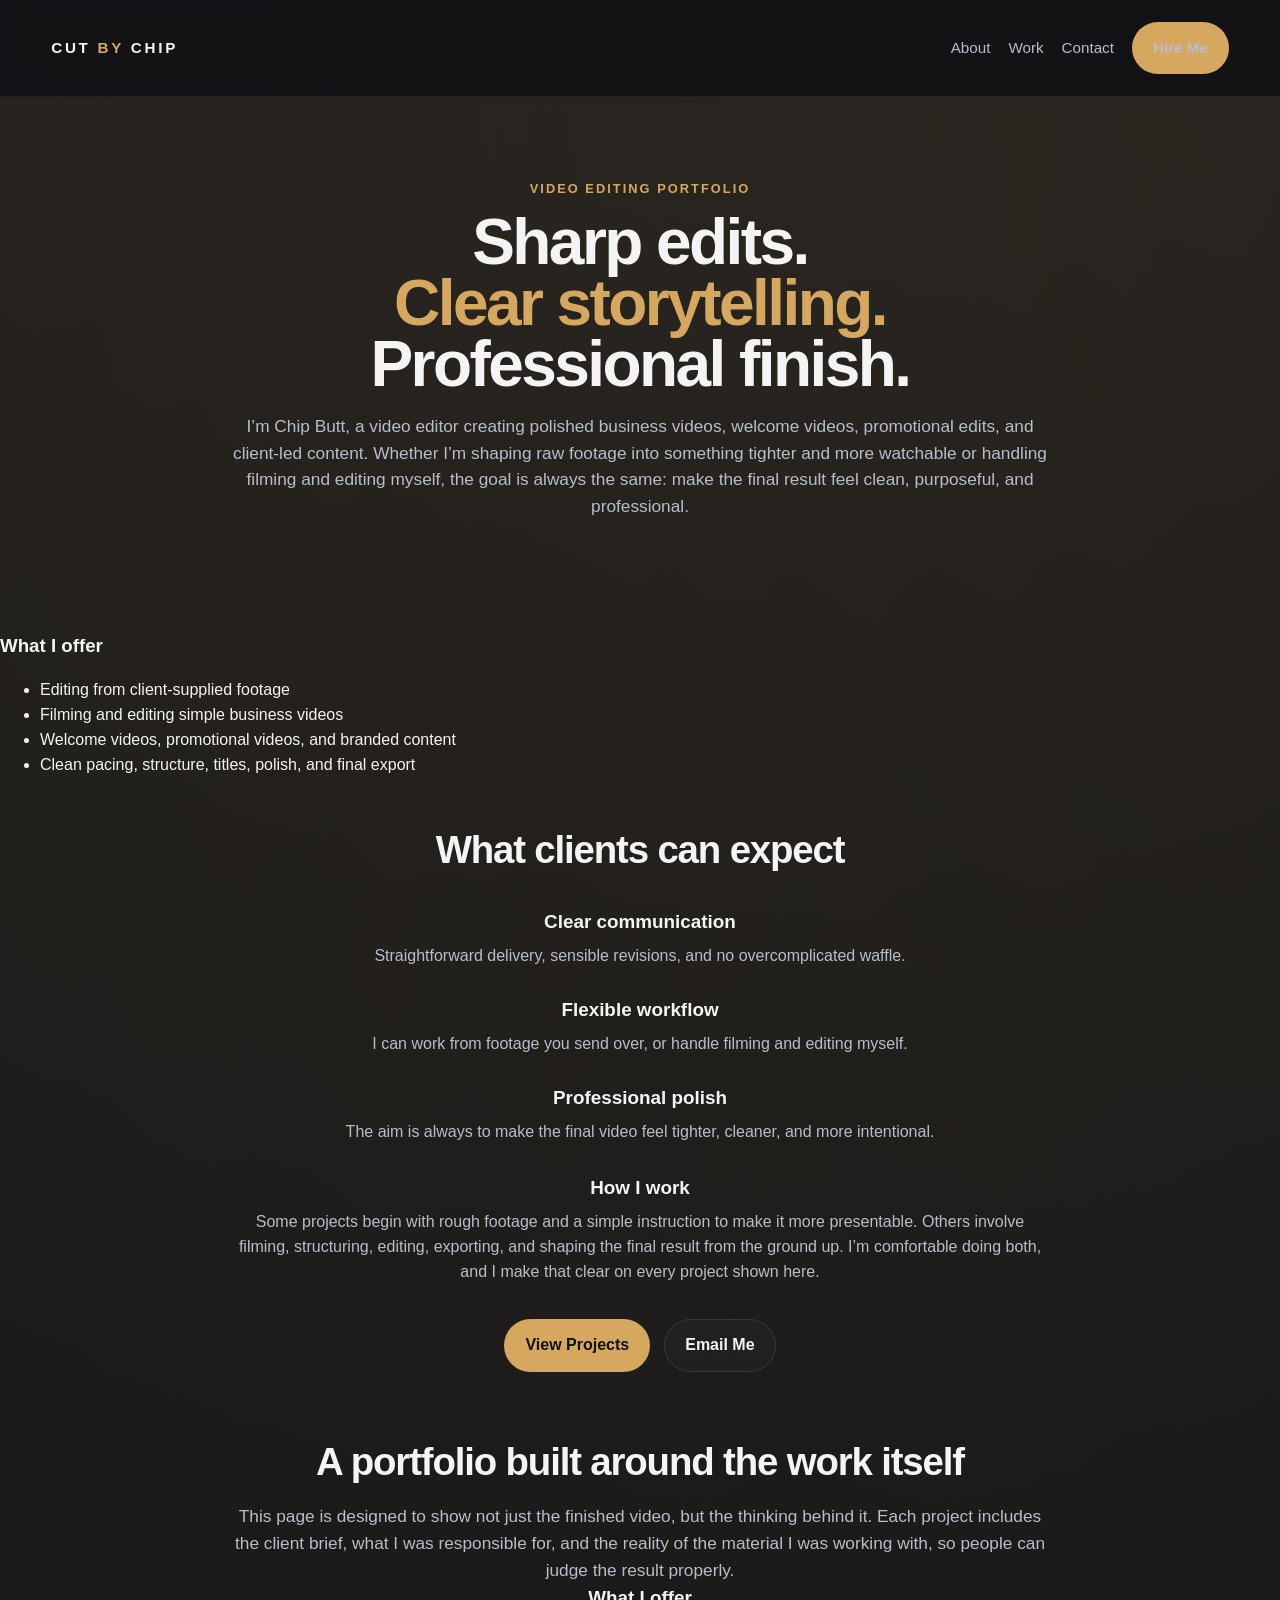
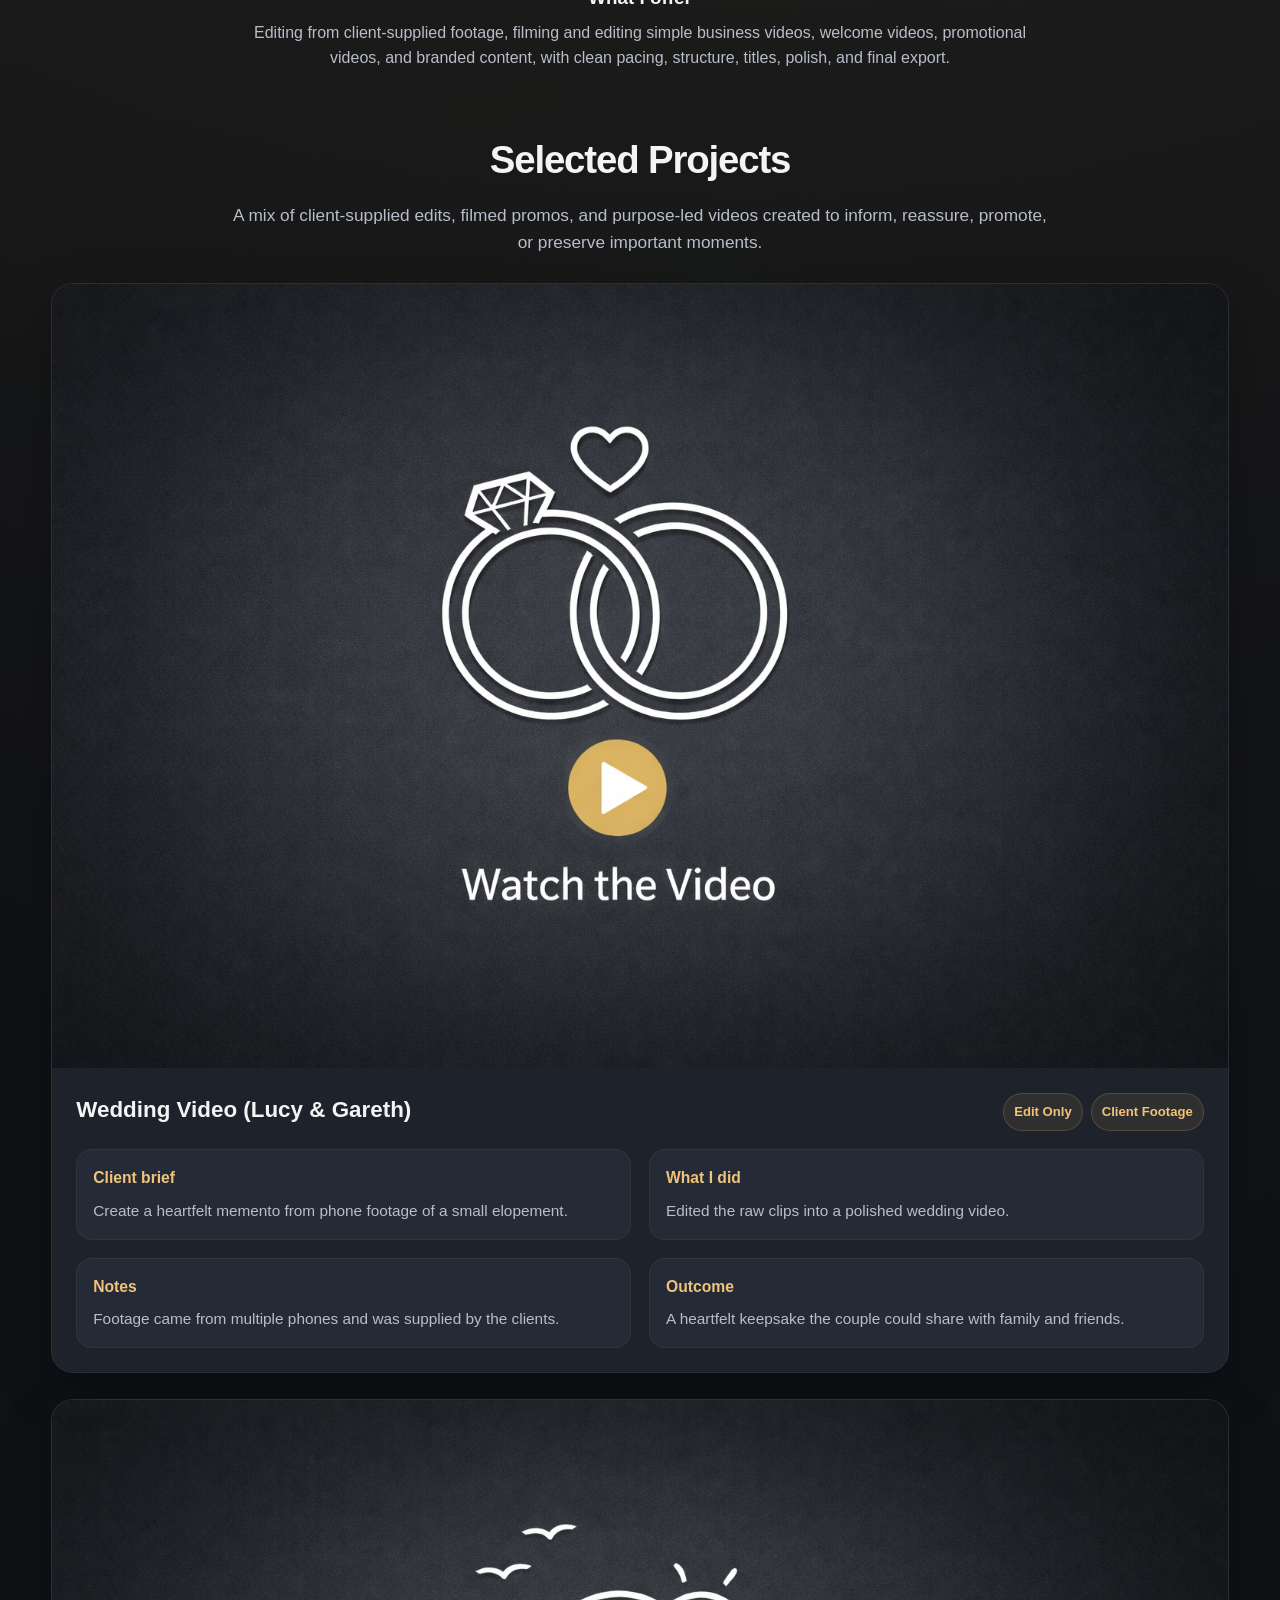
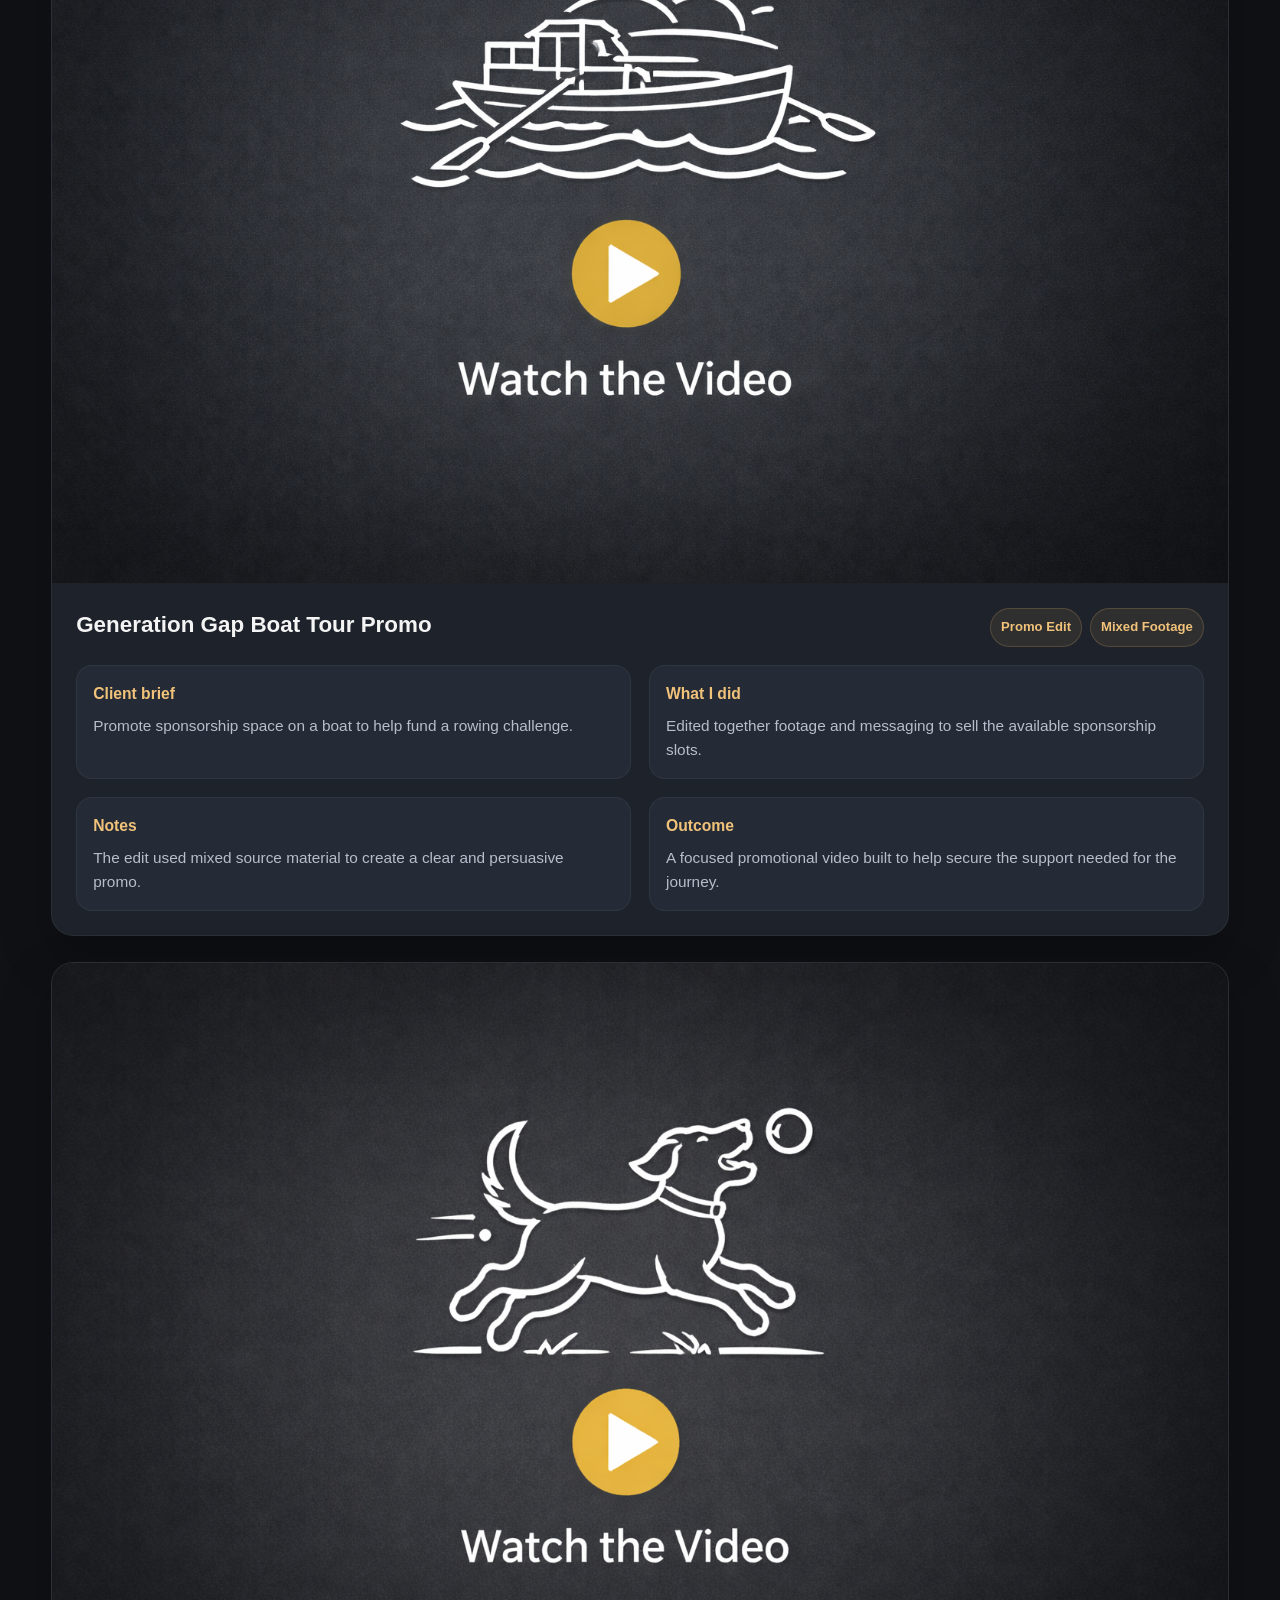
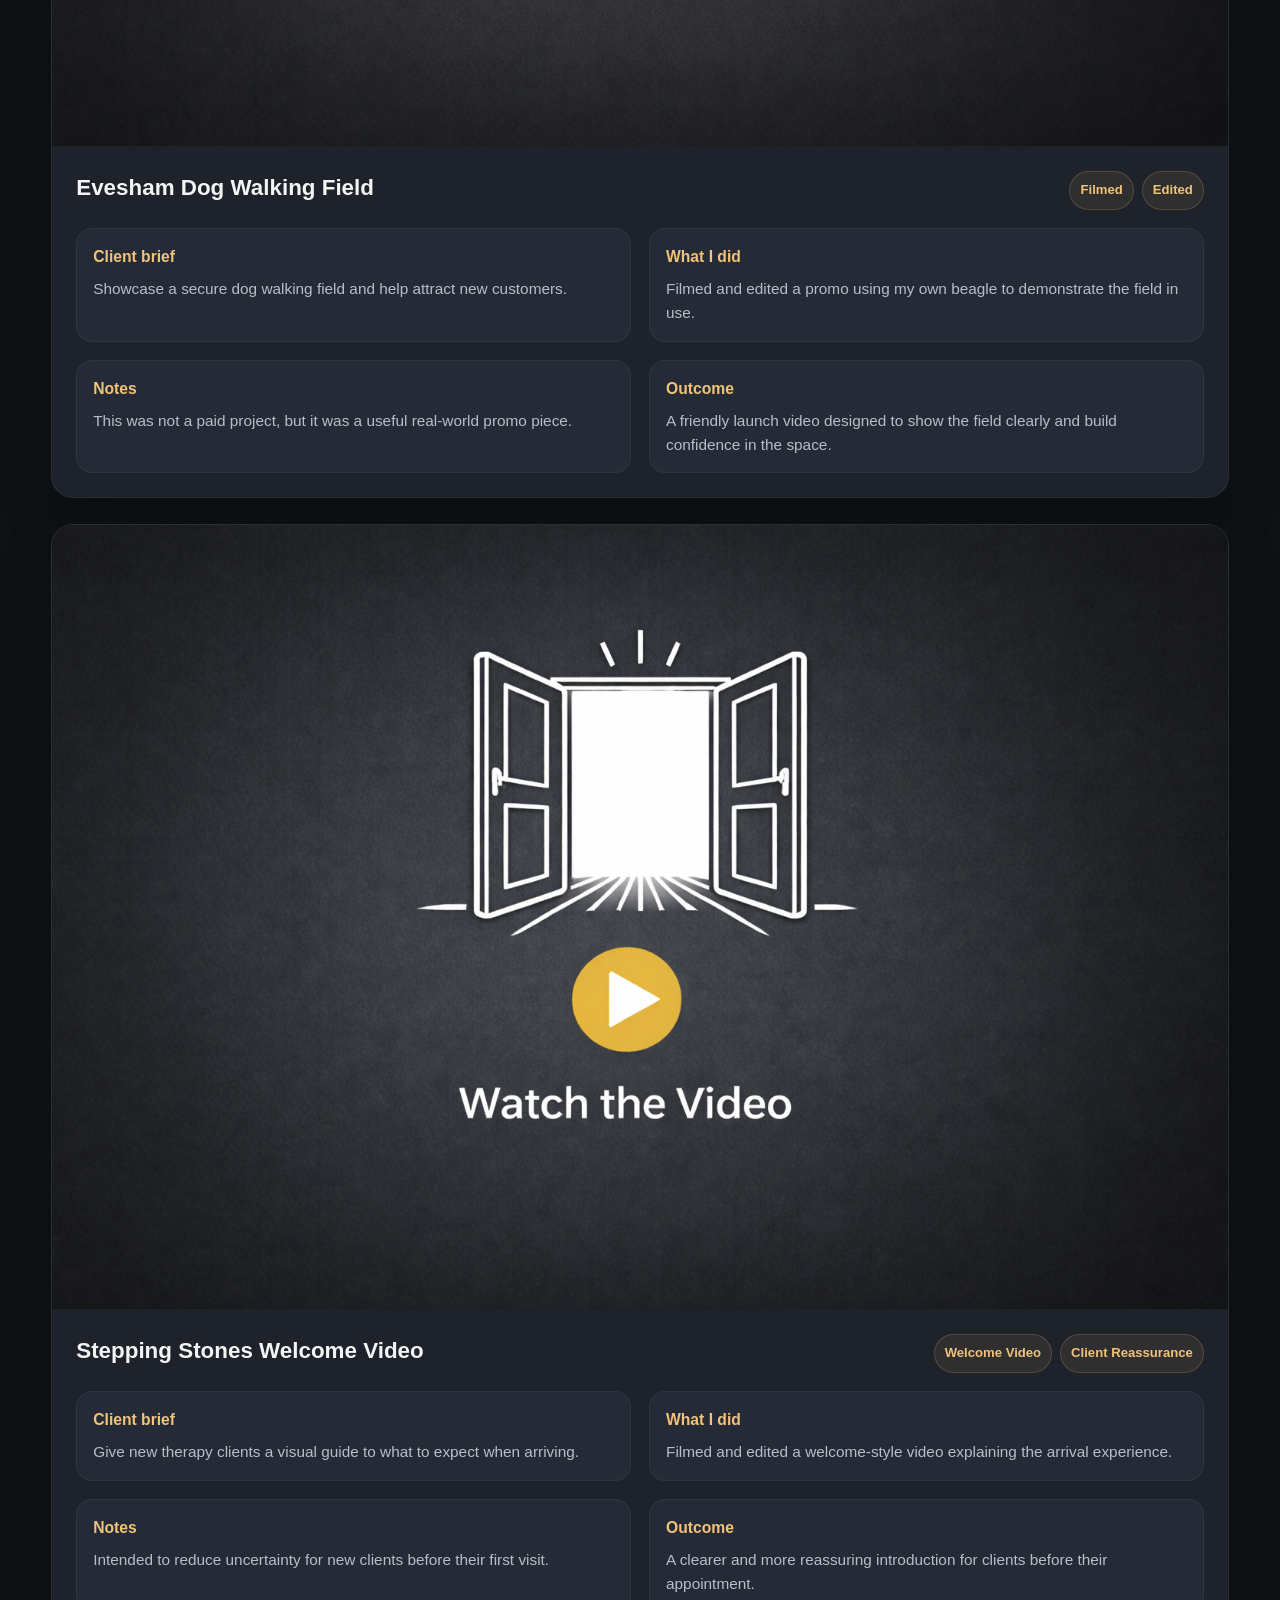
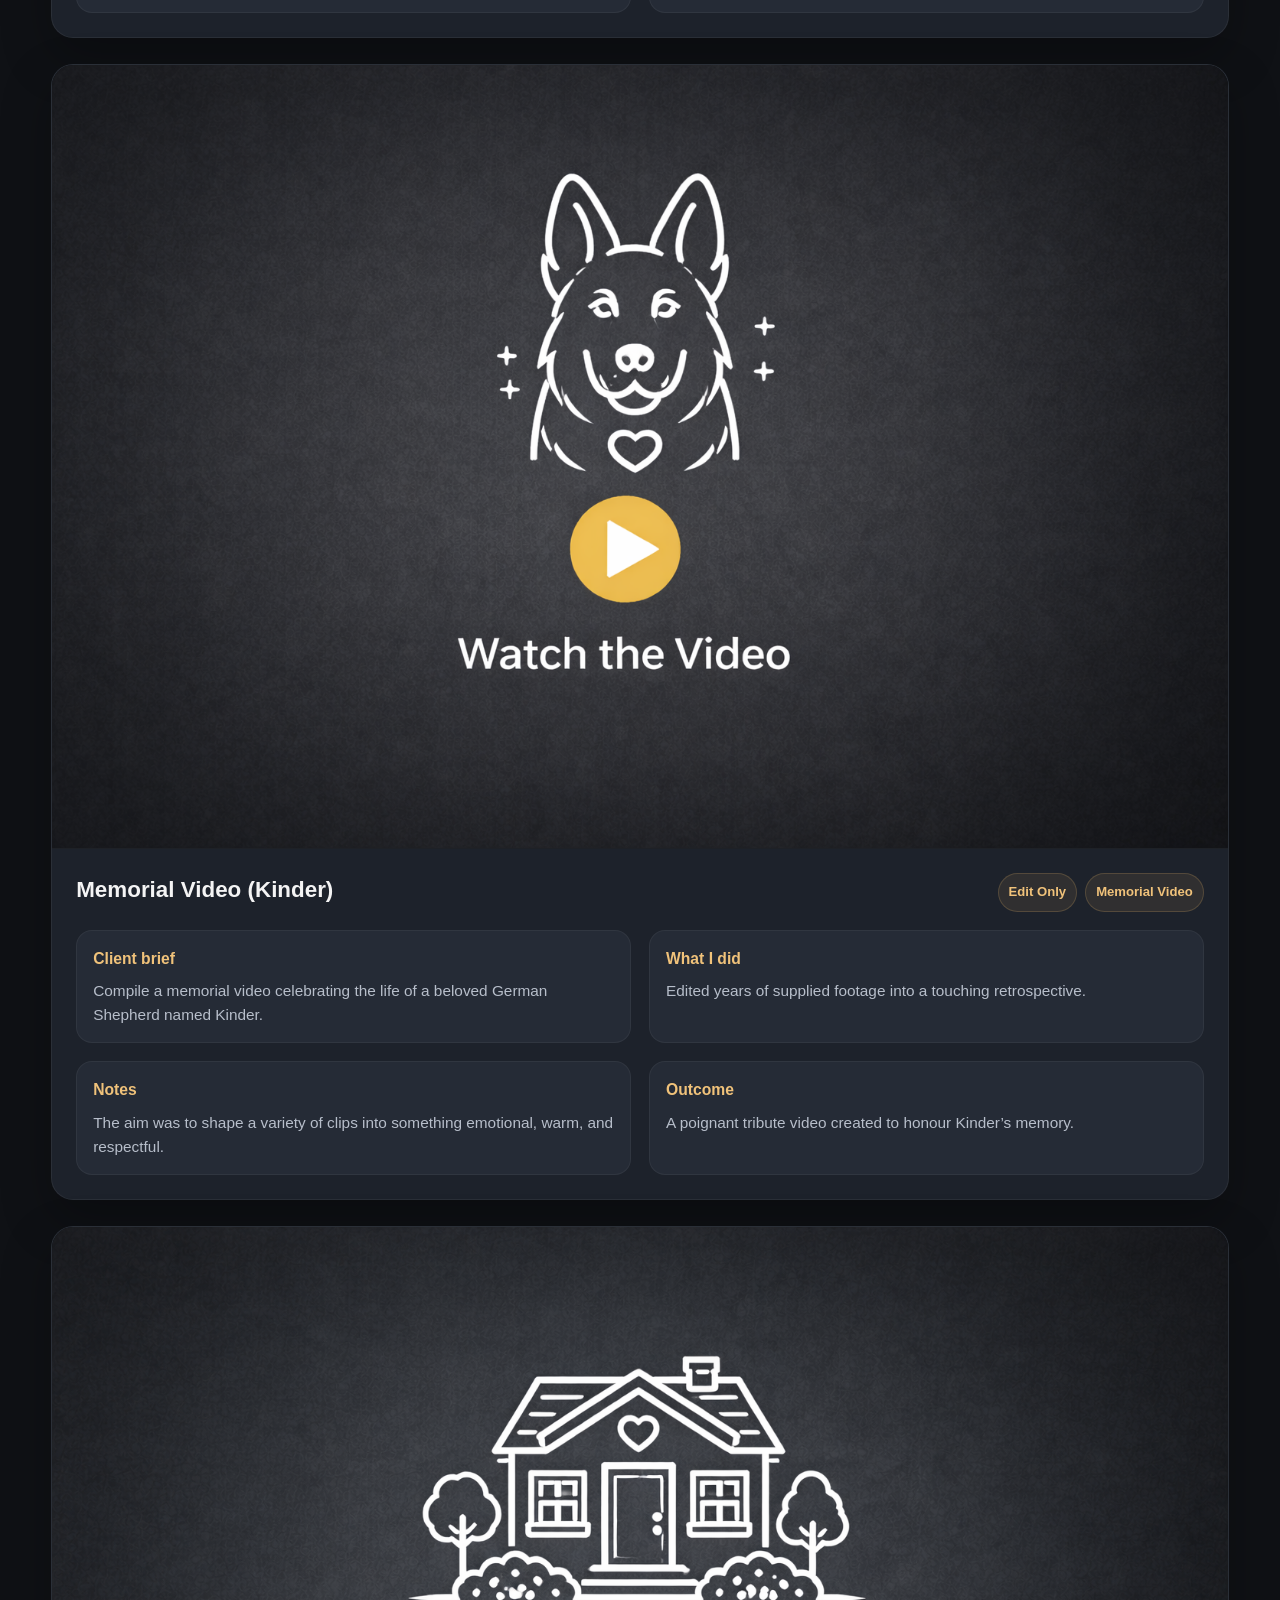
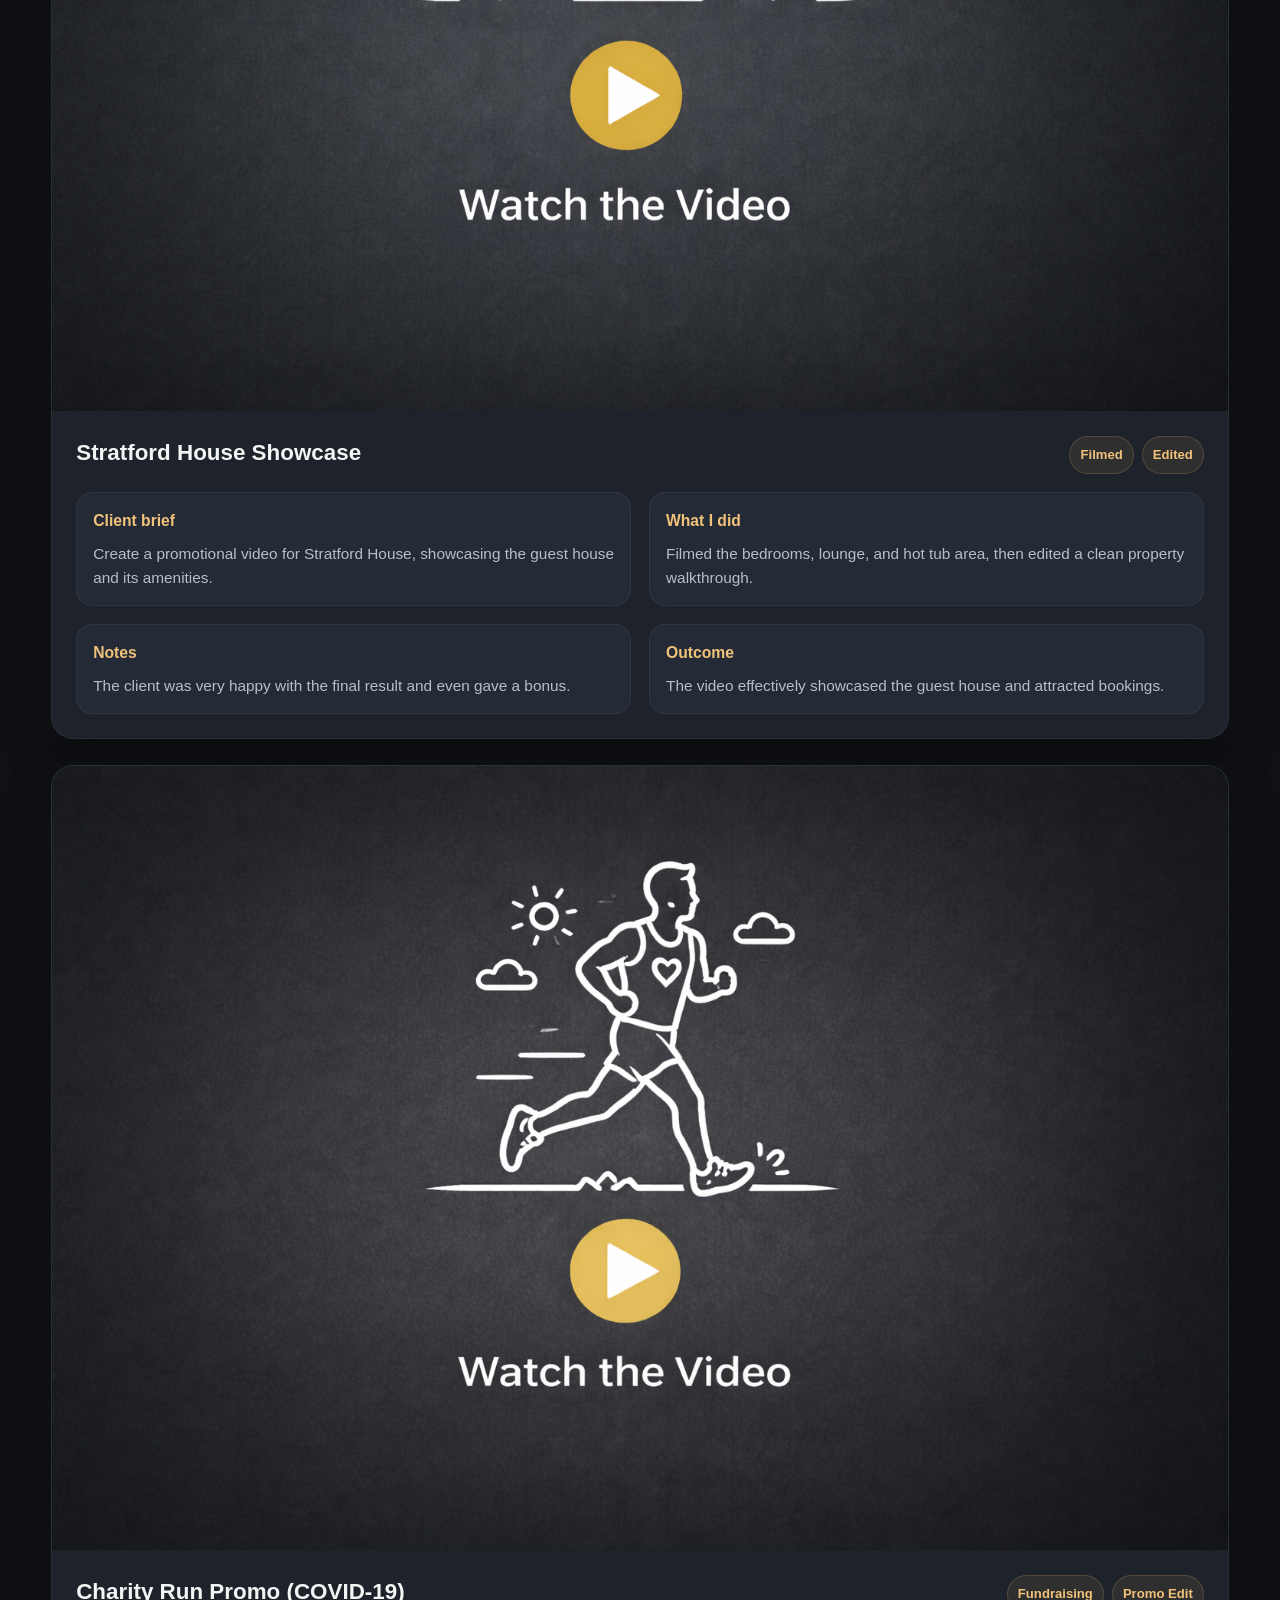
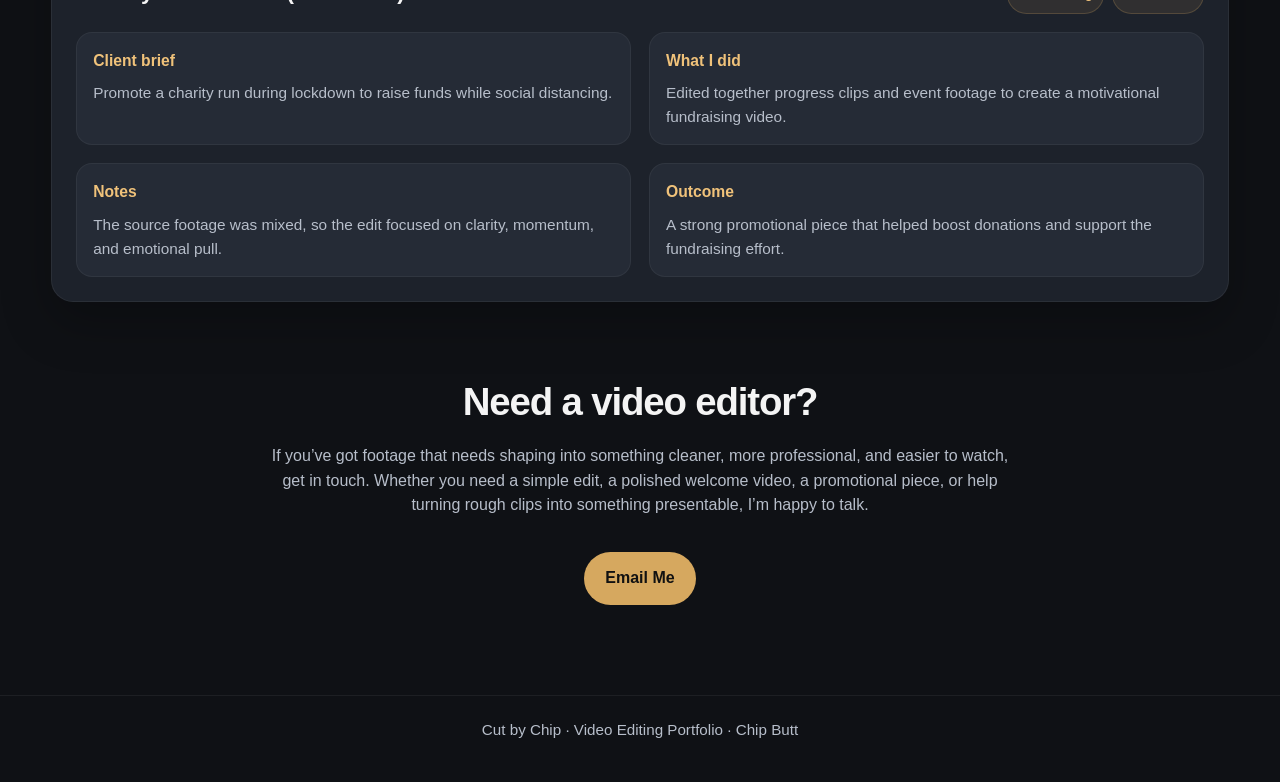
==== index.html @ b82d4051 "Update index.html" ====
<!DOCTYPE html>
<html lang="en">
<head>
  <meta charset="UTF-8" />
  <meta name="viewport" content="width=device-width, initial-scale=1.0" />
  <title>Cut by Chip | Video Editing Portfolio</title>
  <meta
    name="description"
    content="Video editing portfolio for Chip Butt. Clean, story-led editing for business promos, welcome videos, memorial videos, and client-supplied footage."
  />
  <style>
    :root {
      --bg: #0f1115;
      --panel: #1d222b;
      --panel-2: #252b36;
      --text: #f4f4f4;
      --muted: #b7beca;
      --line: #323949;
      --accent: #d6a85f;
      --accent-2: #f0c27a;
      --max: 1180px;
      --content-max: 820px;
      --radius: 18px;
      --shadow: 0 20px 50px rgba(0,0,0,0.25);
    }

    * {
      box-sizing: border-box;
    }

    html {
      scroll-behavior: smooth;
    }

    body {
      margin: 0;
      font-family: Arial, Helvetica, sans-serif;
      background:
        radial-gradient(circle at top right, rgba(214,168,95,0.10), transparent 28%),
        radial-gradient(circle at top left, rgba(240,194,122,0.06), transparent 24%),
        var(--bg);
      color: var(--text);
      line-height: 1.55;
    }

    body.modal-open {
      overflow: hidden;
    }

    a {
      color: inherit;
      text-decoration: none;
    }

    button {
      font: inherit;
    }

    .wrap {
      width: min(92%, var(--max));
      margin: 0 auto;
    }

    .content-wrap {
      width: min(92%, var(--content-max));
      margin: 0 auto;
    }

    .topbar {
      padding: 22px 0;
      border-bottom: 1px solid rgba(255,255,255,0.06);
      position: sticky;
      top: 0;
      backdrop-filter: blur(10px);
      background: rgba(15,17,21,0.82);
      z-index: 50;
    }

    .nav {
      display: flex;
      justify-content: space-between;
      align-items: center;
      gap: 20px;
    }

    .brand {
      font-weight: 800;
      letter-spacing: 0.18em;
      font-size: 0.95rem;
    }

    .brand span {
      color: var(--accent);
    }

    .nav-links {
      display: flex;
      gap: 18px;
      flex-wrap: wrap;
      align-items: center;
    }

    .nav-links a {
      color: var(--muted);
      font-size: 0.95rem;
    }

    .nav-links a:hover {
      color: var(--text);
    }

    .btn {
      display: inline-flex;
      align-items: center;
      justify-content: center;
      border-radius: 999px;
      padding: 13px 20px;
      font-weight: 700;
      transition: 0.2s ease;
      border: 1px solid transparent;
      cursor: pointer;
    }

    .btn-primary {
      background: var(--accent);
      color: #111;
    }

    .btn-primary:hover {
      background: var(--accent-2);
      transform: translateY(-1px);
    }

    .btn-secondary {
      border-color: var(--line);
      background: rgba(255,255,255,0.02);
      color: var(--text);
    }

    .btn-secondary:hover {
      border-color: var(--accent);
      color: var(--accent-2);
    }

    .hero {
      padding: 82px 0 48px;
    }

    .eyebrow {
      color: var(--accent);
      text-transform: uppercase;
      letter-spacing: 0.16em;
      font-size: 0.8rem;
      font-weight: 700;
      margin-bottom: 14px;
      text-align: center;
    }

    h1 {
      font-size: clamp(2.6rem, 5vw, 5rem);
      line-height: 0.95;
      margin: 0 0 18px;
      letter-spacing: -0.04em;
      text-align: center;
    }

    .highlight {
      color: var(--accent);
    }

    .intro-copy,
    .section-copy,
    .supporting-text {
      font-size: 1.08rem;
      color: var(--muted);
      max-width: 820px;
      margin: 0 auto;
    }

    .intro-copy {
      text-align: center;
      margin-bottom: 44px;
    }

    .section {
      padding: 26px 0 34px;
    }

    .section-title {
      margin: 0 0 12px;
      font-size: clamp(1.8rem, 3vw, 2.7rem);
      letter-spacing: -0.03em;
      text-align: center;
    }

    .expect-list,
    .about-list {
      display: grid;
      gap: 26px;
      margin-top: 28px;
    }

    .expect-item h3,
    .about-item h3 {
      margin: 0 0 8px;
      font-size: 1.18rem;
      color: var(--text);
      text-align: center;
    }

    .expect-item p,
    .about-item p {
      margin: 0;
      color: var(--muted);
      text-align: center;
    }

    .actions-center {
      display: flex;
      flex-wrap: wrap;
      justify-content: center;
      gap: 14px;
      margin-top: 34px;
    }

    .portfolio-grid {
      display: grid;
      gap: 26px;
      margin-top: 28px;
    }

    .project {
      background: var(--panel);
      border: 1px solid rgba(255,255,255,0.06);
      border-radius: 22px;
      overflow: hidden;
      box-shadow: var(--shadow);
    }

    .project-media {
      border-bottom: 1px solid rgba(255,255,255,0.06);
      background: #101318;
    }

    .video-thumb {
      width: 100%;
      border: 0;
      padding: 0;
      background: none;
      display: block;
      cursor: pointer;
    }

    .video-thumb img {
      width: 100%;
      height: auto;
      display: block;
      object-fit: cover;
      transition: transform 0.25s ease, filter 0.25s ease;
    }

    .video-thumb:hover img {
      transform: scale(1.01);
      filter: brightness(1.03);
    }

    .project-body {
      padding: 24px;
    }

    .project-top {
      display: flex;
      flex-wrap: wrap;
      justify-content: space-between;
      gap: 14px;
      align-items: start;
      margin-bottom: 16px;
    }

    .project-title {
      margin: 0;
      font-size: 1.4rem;
    }

    .tag-row {
      display: flex;
      flex-wrap: wrap;
      gap: 8px;
    }

    .tag {
      font-size: 0.82rem;
      font-weight: 700;
      padding: 8px 10px;
      border-radius: 999px;
      background: rgba(214,168,95,0.10);
      color: var(--accent-2);
      border: 1px solid rgba(214,168,95,0.22);
    }

    .project-grid {
      display: grid;
      grid-template-columns: 1fr 1fr;
      gap: 18px;
      margin-top: 18px;
    }

    .project-box {
      padding: 16px;
      border-radius: 16px;
      background: var(--panel-2);
      border: 1px solid rgba(255,255,255,0.05);
    }

    .project-box h4 {
      margin: 0 0 8px;
      font-size: 0.98rem;
      color: var(--accent-2);
    }

    .project-box p {
      margin: 0;
      color: var(--muted);
      font-size: 0.96rem;
    }

    .contact {
      padding: 36px 0 90px;
    }

    .contact p {
      text-align: center;
      color: var(--muted);
      margin: 0 auto 24px;
      max-width: 760px;
    }

    .footer {
      padding: 22px 0 40px;
      color: var(--muted);
      border-top: 1px solid rgba(255,255,255,0.06);
      font-size: 0.95rem;
      text-align: center;
    }

    .modal {
      position: fixed;
      inset: 0;
      background: rgba(0,0,0,0.82);
      display: none;
      align-items: center;
      justify-content: center;
      padding: 24px;
      z-index: 1000;
    }

    .modal.show {
      display: flex;
    }

    .modal-panel {
      width: min(1100px, 100%);
      background: #0f1115;
      border: 1px solid rgba(255,255,255,0.08);
      border-radius: 24px;
      overflow: hidden;
      box-shadow: 0 30px 80px rgba(0,0,0,0.45);
    }

    .modal-panel.portrait {
      width: min(620px, 100%);
    }

    .modal-panel.square {
      width: min(820px, 100%);
    }

    .modal-top {
      display: flex;
      justify-content: space-between;
      align-items: center;
      gap: 16px;
      padding: 16px 18px;
      border-bottom: 1px solid rgba(255,255,255,0.06);
    }

    .modal-title {
      margin: 0;
      font-size: 1rem;
    }

    .modal-close {
      background: rgba(255,255,255,0.05);
      color: var(--text);
      border: 1px solid rgba(255,255,255,0.08);
      border-radius: 999px;
      padding: 10px 14px;
      cursor: pointer;
    }

    .modal-video {
      width: 100%;
      background: #000;
    }

    .modal-video.landscape {
      aspect-ratio: 16 / 9;
    }

    .modal-video.portrait {
      aspect-ratio: 9 / 16;
    }

    .modal-video.square {
      aspect-ratio: 1 / 1;
    }

    .modal-video iframe {
      width: 100%;
      height: 100%;
      border: 0;
      display: block;
    }

    @media (max-width: 900px) {
      .project-grid {
        grid-template-columns: 1fr;
      }

      .hero {
        padding-top: 60px;
      }

      .topbar {
        position: static;
      }
    }

    @media (max-width: 640px) {
      .nav {
        flex-direction: column;
        align-items: flex-start;
      }

      .nav-links {
        gap: 12px;
      }

      .project-body {
        padding: 18px;
      }
    }
  </style>
</head>
<body>
  <header class="topbar">
    <div class="wrap nav">
      <div class="brand">CUT <span>BY</span> CHIP</div>
      <nav class="nav-links">
        <a href="#about">About</a>
        <a href="#work">Work</a>
        <a href="#contact">Contact</a>
        <a class="btn btn-primary" href="mailto:jameschipbutt@hotmail.com?subject=Video%20Editing%20Enquiry">Hire Me</a>
      </nav>
    </div>
  </header>

  <main>
    <section class="hero">
      <div class="content-wrap">
        <div class="eyebrow">Video Editing Portfolio</div>
        <h1>
          Sharp edits.<br />
          <span class="highlight">Clear storytelling.</span><br />
          Professional finish.
        </h1>
        <p class="intro-copy">
          I’m Chip Butt, a video editor creating polished business videos, welcome videos,
          promotional edits, and client-led content. Whether I’m shaping raw footage into
          something tighter and more watchable or handling filming and editing myself, the goal
          is always the same: make the final result feel clean, purposeful, and professional.
        </p>
      </div>
    </section>
 <div class="card">
            <h3>What I offer</h3>
            <ul class="service-list">
              <li>Editing from client-supplied footage</li>
              <li>Filming and editing simple business videos</li>
              <li>Welcome videos, promotional videos, and branded content</li>
              <li>Clean pacing, structure, titles, polish, and final export</li>
            </ul>
          </div>
    <section class="section">
      <div class="content-wrap">
        <h2 class="section-title">What clients can expect</h2>

        <div class="expect-list">
          <div class="expect-item">
            <h3>Clear communication</h3>
            <p>Straightforward delivery, sensible revisions, and no overcomplicated waffle.</p>
          </div>

          <div class="expect-item">
            <h3>Flexible workflow</h3>
            <p>I can work from footage you send over, or handle filming and editing myself.</p>
          </div>

          <div class="expect-item">
            <h3>Professional polish</h3>
            <p>The aim is always to make the final video feel tighter, cleaner, and more intentional.</p>
          </div>
        </div>
<div class="about-list">
          <div class="about-item">
            <h3>How I work</h3>
            <p>
              Some projects begin with rough footage and a simple instruction to make it more presentable.
              Others involve filming, structuring, editing, exporting, and shaping the final result from
              the ground up. I’m comfortable doing both, and I make that clear on every project shown here.
            </p>
          </div>

        
        </div>
        <div class="actions-center">
          <a class="btn btn-primary" href="#work">View Projects</a>
          <a class="btn btn-secondary" href="mailto:jameschipbutt@hotmail.com?subject=Video%20Editing%20Enquiry">Email Me</a>
        </div>
      </div>
    </section>

    <section id="about" class="section">
      <div class="content-wrap">
        <h2 class="section-title">A portfolio built around the work itself</h2>
        <p class="section-copy" style="text-align:center;">
          This page is designed to show not just the finished video, but the thinking behind it.
          Each project includes the client brief, what I was responsible for, and the reality of
          the material I was working with, so people can judge the result properly.
        </p>
      <div class="about-item">
            <h3>What I offer</h3>
            <p>
              Editing from client-supplied footage, filming and editing simple business videos, welcome
              videos, promotional videos, and branded content, with clean pacing, structure, titles,
              polish, and final export.
            </p>
          </div>  
        
      </div>
    </section>

    <section id="work" class="section">
      <div class="wrap">
        <h2 class="section-title">Selected Projects</h2>
        <p class="section-copy" style="text-align:center;">
          A mix of client-supplied edits, filmed promos, and purpose-led videos created to inform,
          reassure, promote, or preserve important moments.
        </p>

        <div class="portfolio-grid">

          <article class="project">
            <div class="project-media">
              <button
                class="video-thumb open-video"
                type="button"
                data-title="Luci &amp; Gareth's Wedding Video"
                data-video="https://drive.google.com/file/d/11SB8SGtIt9UQn6nVxgYTV30zDntxe753/preview"
                data-ratio="landscape">
                <img src="Luci & Gareth's Wedding Video.png" alt="Thumbnail for Luci & Gareth's Wedding Video" />
              </button>
            </div>
            <div class="project-body">
              <div class="project-top">
                <div>
                  <h3 class="project-title">Wedding Video (Lucy &amp; Gareth)</h3>
                </div>
                <div class="tag-row">
                  <span class="tag">Edit Only</span>
                  <span class="tag">Client Footage</span>
                </div>
              </div>
              <div class="project-grid">
                <div class="project-box">
                  <h4>Client brief</h4>
                  <p>Create a heartfelt memento from phone footage of a small elopement.</p>
                </div>
                <div class="project-box">
                  <h4>What I did</h4>
                  <p>Edited the raw clips into a polished wedding video.</p>
                </div>
                <div class="project-box">
                  <h4>Notes</h4>
                  <p>Footage came from multiple phones and was supplied by the clients.</p>
                </div>
                <div class="project-box">
                  <h4>Outcome</h4>
                  <p>A heartfelt keepsake the couple could share with family and friends.</p>
                </div>
              </div>
            </div>
          </article>

          <article class="project">
            <div class="project-media">
              <button
                class="video-thumb open-video"
                type="button"
                data-title="Generation Gap Boat Tour V2"
                data-video="https://drive.google.com/file/d/13VmWJvdCIgjOQJO21zvY0tBAI-9WvF_C/preview"
                data-ratio="landscape">
                <img src="Generation Gap Boat Tour V2.png" alt="Thumbnail for Generation Gap Boat Tour" />
              </button>
            </div>
            <div class="project-body">
              <div class="project-top">
                <div>
                  <h3 class="project-title">Generation Gap Boat Tour Promo</h3>
                </div>
                <div class="tag-row">
                  <span class="tag">Promo Edit</span>
                  <span class="tag">Mixed Footage</span>
                </div>
              </div>
              <div class="project-grid">
                <div class="project-box">
                  <h4>Client brief</h4>
                  <p>Promote sponsorship space on a boat to help fund a rowing challenge.</p>
                </div>
                <div class="project-box">
                  <h4>What I did</h4>
                  <p>Edited together footage and messaging to sell the available sponsorship slots.</p>
                </div>
                <div class="project-box">
                  <h4>Notes</h4>
                  <p>The edit used mixed source material to create a clear and persuasive promo.</p>
                </div>
                <div class="project-box">
                  <h4>Outcome</h4>
                  <p>A focused promotional video built to help secure the support needed for the journey.</p>
                </div>
              </div>
            </div>
          </article>

          <article class="project">
            <div class="project-media">
              <button
                class="video-thumb open-video"
                type="button"
                data-title="Evesham Dog Walking Field"
                data-video="https://drive.google.com/file/d/17RS3FLET6fv_cbbs9uE1Owv-VKmG5P88/preview"
                data-ratio="landscape">
                <img src="Evesham Dog Walking Field.png" alt="Thumbnail for Evesham Dog Walking Field" />
              </button>
            </div>
            <div class="project-body">
              <div class="project-top">
                <div>
                  <h3 class="project-title">Evesham Dog Walking Field</h3>
                </div>
                <div class="tag-row">
                  <span class="tag">Filmed</span>
                  <span class="tag">Edited</span>
                </div>
              </div>
              <div class="project-grid">
                <div class="project-box">
                  <h4>Client brief</h4>
                  <p>Showcase a secure dog walking field and help attract new customers.</p>
                </div>
                <div class="project-box">
                  <h4>What I did</h4>
                  <p>Filmed and edited a promo using my own beagle to demonstrate the field in use.</p>
                </div>
                <div class="project-box">
                  <h4>Notes</h4>
                  <p>This was not a paid project, but it was a useful real-world promo piece.</p>
                </div>
                <div class="project-box">
                  <h4>Outcome</h4>
                  <p>A friendly launch video designed to show the field clearly and build confidence in the space.</p>
                </div>
              </div>
            </div>
          </article>

          <article class="project">
            <div class="project-media">
              <button
                class="video-thumb open-video"
                type="button"
                data-title="Stepping Stones Entry Video - V1"
                data-video="https://drive.google.com/file/d/1EbyOdz7UIJeAGkJyK-dYZmCHDOv0X0n6/preview"
                data-ratio="portrait">
                <img src="Stepping Stones Entry Video - V1.png" alt="Thumbnail for Stepping Stones Entry Video" />
              </button>
            </div>
            <div class="project-body">
              <div class="project-top">
                <div>
                  <h3 class="project-title">Stepping Stones Welcome Video</h3>
                </div>
                <div class="tag-row">
                  <span class="tag">Welcome Video</span>
                  <span class="tag">Client Reassurance</span>
                </div>
              </div>
              <div class="project-grid">
                <div class="project-box">
                  <h4>Client brief</h4>
                  <p>Give new therapy clients a visual guide to what to expect when arriving.</p>
                </div>
                <div class="project-box">
                  <h4>What I did</h4>
                  <p>Filmed and edited a welcome-style video explaining the arrival experience.</p>
                </div>
                <div class="project-box">
                  <h4>Notes</h4>
                  <p>Intended to reduce uncertainty for new clients before their first visit.</p>
                </div>
                <div class="project-box">
                  <h4>Outcome</h4>
                  <p>A clearer and more reassuring introduction for clients before their appointment.</p>
                </div>
              </div>
            </div>
          </article>

          <article class="project">
            <div class="project-media">
              <button
                class="video-thumb open-video"
                type="button"
                data-title="Kinder Cauvin - 27.10.2021"
                data-video="https://drive.google.com/file/d/1UpvSkLxGGR1I4c-qPZ8_9NTL_9-y2vKw/preview"
                data-ratio="portrait">
                <img src="Kinder Cauvin - 27.10.2021.png" alt="Thumbnail for Kinder memorial video" />
              </button>
            </div>
            <div class="project-body">
              <div class="project-top">
                <div>
                  <h3 class="project-title">Memorial Video (Kinder)</h3>
                </div>
                <div class="tag-row">
                  <span class="tag">Edit Only</span>
                  <span class="tag">Memorial Video</span>
                </div>
              </div>
              <div class="project-grid">
                <div class="project-box">
                  <h4>Client brief</h4>
                  <p>Compile a memorial video celebrating the life of a beloved German Shepherd named Kinder.</p>
                </div>
                <div class="project-box">
                  <h4>What I did</h4>
                  <p>Edited years of supplied footage into a touching retrospective.</p>
                </div>
                <div class="project-box">
                  <h4>Notes</h4>
                  <p>The aim was to shape a variety of clips into something emotional, warm, and respectful.</p>
                </div>
                <div class="project-box">
                  <h4>Outcome</h4>
                  <p>A poignant tribute video created to honour Kinder’s memory.</p>
                </div>
              </div>
            </div>
          </article>

          <article class="project">
            <div class="project-media">
              <button
                class="video-thumb open-video"
                type="button"
                data-title="Stratford House Avert"
                data-video="https://drive.google.com/file/d/1gGcUlahpTm7bW4P-dLCfvPLK-rkNEK5A/preview"
                data-ratio="landscape">
                <img src="Stratford House Avert.png" alt="Thumbnail for Stratford House" />
              </button>
            </div>
            <div class="project-body">
              <div class="project-top">
                <div>
                  <h3 class="project-title">Stratford House Showcase</h3>
                </div>
                <div class="tag-row">
                  <span class="tag">Filmed</span>
                  <span class="tag">Edited</span>
                </div>
              </div>
              <div class="project-grid">
                <div class="project-box">
                  <h4>Client brief</h4>
                  <p>Create a promotional video for Stratford House, showcasing the guest house and its amenities.</p>
                </div>
                <div class="project-box">
                  <h4>What I did</h4>
                  <p>Filmed the bedrooms, lounge, and hot tub area, then edited a clean property walkthrough.</p>
                </div>
                <div class="project-box">
                  <h4>Notes</h4>
                  <p>The client was very happy with the final result and even gave a bonus.</p>
                </div>
                <div class="project-box">
                  <h4>Outcome</h4>
                  <p>The video effectively showcased the guest house and attracted bookings.</p>
                </div>
              </div>
            </div>
          </article>

          <article class="project">
            <div class="project-media">
              <button
                class="video-thumb open-video"
                type="button"
                data-title="Simon's 24 Hour Run"
                data-video="https://drive.google.com/file/d/1moEB5-IuMwiAC7WVwQLJJOEQ_XvR8FWo/preview"
                data-ratio="square">
                <img src="Simon's 24 Hour Run.png" alt="Thumbnail for Simon's 24 Hour Run" />
              </button>
            </div>
            <div class="project-body">
              <div class="project-top">
                <div>
                  <h3 class="project-title">Charity Run Promo (COVID-19)</h3>
                </div>
                <div class="tag-row">
                  <span class="tag">Fundraising</span>
                  <span class="tag">Promo Edit</span>
                </div>
              </div>
              <div class="project-grid">
                <div class="project-box">
                  <h4>Client brief</h4>
                  <p>Promote a charity run during lockdown to raise funds while social distancing.</p>
                </div>
                <div class="project-box">
                  <h4>What I did</h4>
                  <p>Edited together progress clips and event footage to create a motivational fundraising video.</p>
                </div>
                <div class="project-box">
                  <h4>Notes</h4>
                  <p>The source footage was mixed, so the edit focused on clarity, momentum, and emotional pull.</p>
                </div>
                <div class="project-box">
                  <h4>Outcome</h4>
                  <p>A strong promotional piece that helped boost donations and support the fundraising effort.</p>
                </div>
              </div>
            </div>
          </article>

        </div>
      </div>
    </section>

    <section id="contact" class="contact">
      <div class="content-wrap">
        <h2 class="section-title">Need a video editor?</h2>
        <p>
          If you’ve got footage that needs shaping into something cleaner, more professional,
          and easier to watch, get in touch. Whether you need a simple edit, a polished welcome
          video, a promotional piece, or help turning rough clips into something presentable,
          I’m happy to talk.
        </p>
        <div class="actions-center">
          <a class="btn btn-primary" href="mailto:jameschipbutt@hotmail.com?subject=Video%20Editing%20Enquiry">Email Me</a>
        </div>
      </div>
    </section>
  </main>

  <footer class="footer">
    <div class="wrap">
      Cut by Chip · Video Editing Portfolio · Chip Butt
    </div>
  </footer>

  <div class="modal" id="videoModal" aria-hidden="true">
    <div class="modal-panel" id="modalPanel">
      <div class="modal-top">
        <h3 class="modal-title" id="modalTitle">Video Viewer</h3>
        <button class="modal-close" id="closeModal" type="button">Close</button>
      </div>
      <div class="modal-video landscape" id="modalVideo"></div>
    </div>
  </div>

  <script>
    const modal = document.getElementById('videoModal');
    const modalPanel = document.getElementById('modalPanel');
    const modalVideo = document.getElementById('modalVideo');
    const modalTitle = document.getElementById('modalTitle');
    const closeModalBtn = document.getElementById('closeModal');

    document.querySelectorAll('.open-video').forEach(button => {
      button.addEventListener('click', () => {
        const src = button.getAttribute('data-video');
        const title = button.getAttribute('data-title');
        const ratio = button.getAttribute('data-ratio') || 'landscape';

        modalTitle.textContent = title;
        modalVideo.className = `modal-video ${ratio}`;
        modalPanel.className = 'modal-panel';

        if (ratio === 'portrait') {
          modalPanel.classList.add('portrait');
        }

        if (ratio === 'square') {
          modalPanel.classList.add('square');
        }

        modalVideo.innerHTML = `
          <iframe
            src="${src}"
            allow="autoplay; fullscreen"
            allowfullscreen>
          </iframe>
        `;

        modal.classList.add('show');
        modal.setAttribute('aria-hidden', 'false');
        document.body.classList.add('modal-open');
      });
    });

    function closeModal() {
      modal.classList.remove('show');
      modal.setAttribute('aria-hidden', 'true');
      document.body.classList.remove('modal-open');
      modalVideo.innerHTML = '';
      modalVideo.className = 'modal-video landscape';
      modalPanel.className = 'modal-panel';
    }

    closeModalBtn.addEventListener('click', closeModal);

    modal.addEventListener('click', (event) => {
      if (event.target === modal) {
        closeModal();
      }
    });

    document.addEventListener('keydown', (event) => {
      if (event.key === 'Escape' && modal.classList.contains('show')) {
        closeModal();
      }
    });
  </script>
</body>
</html>
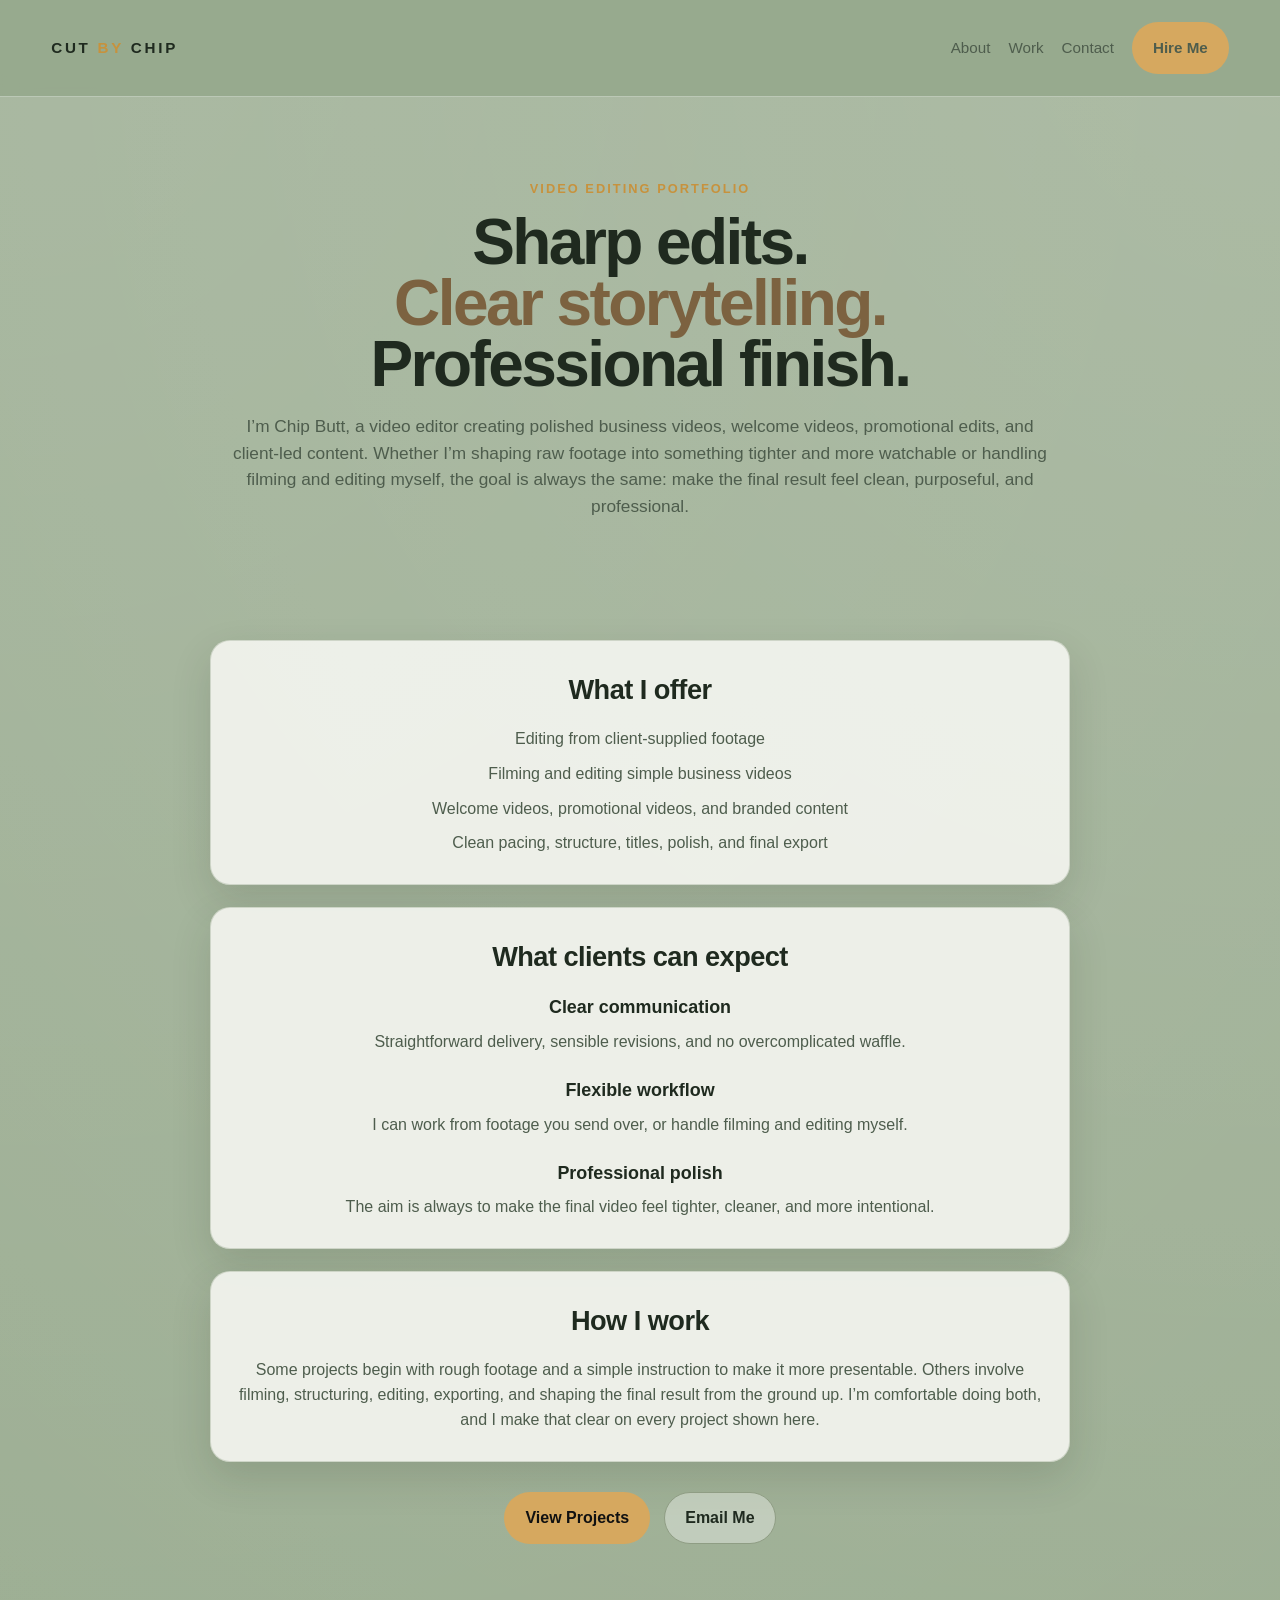
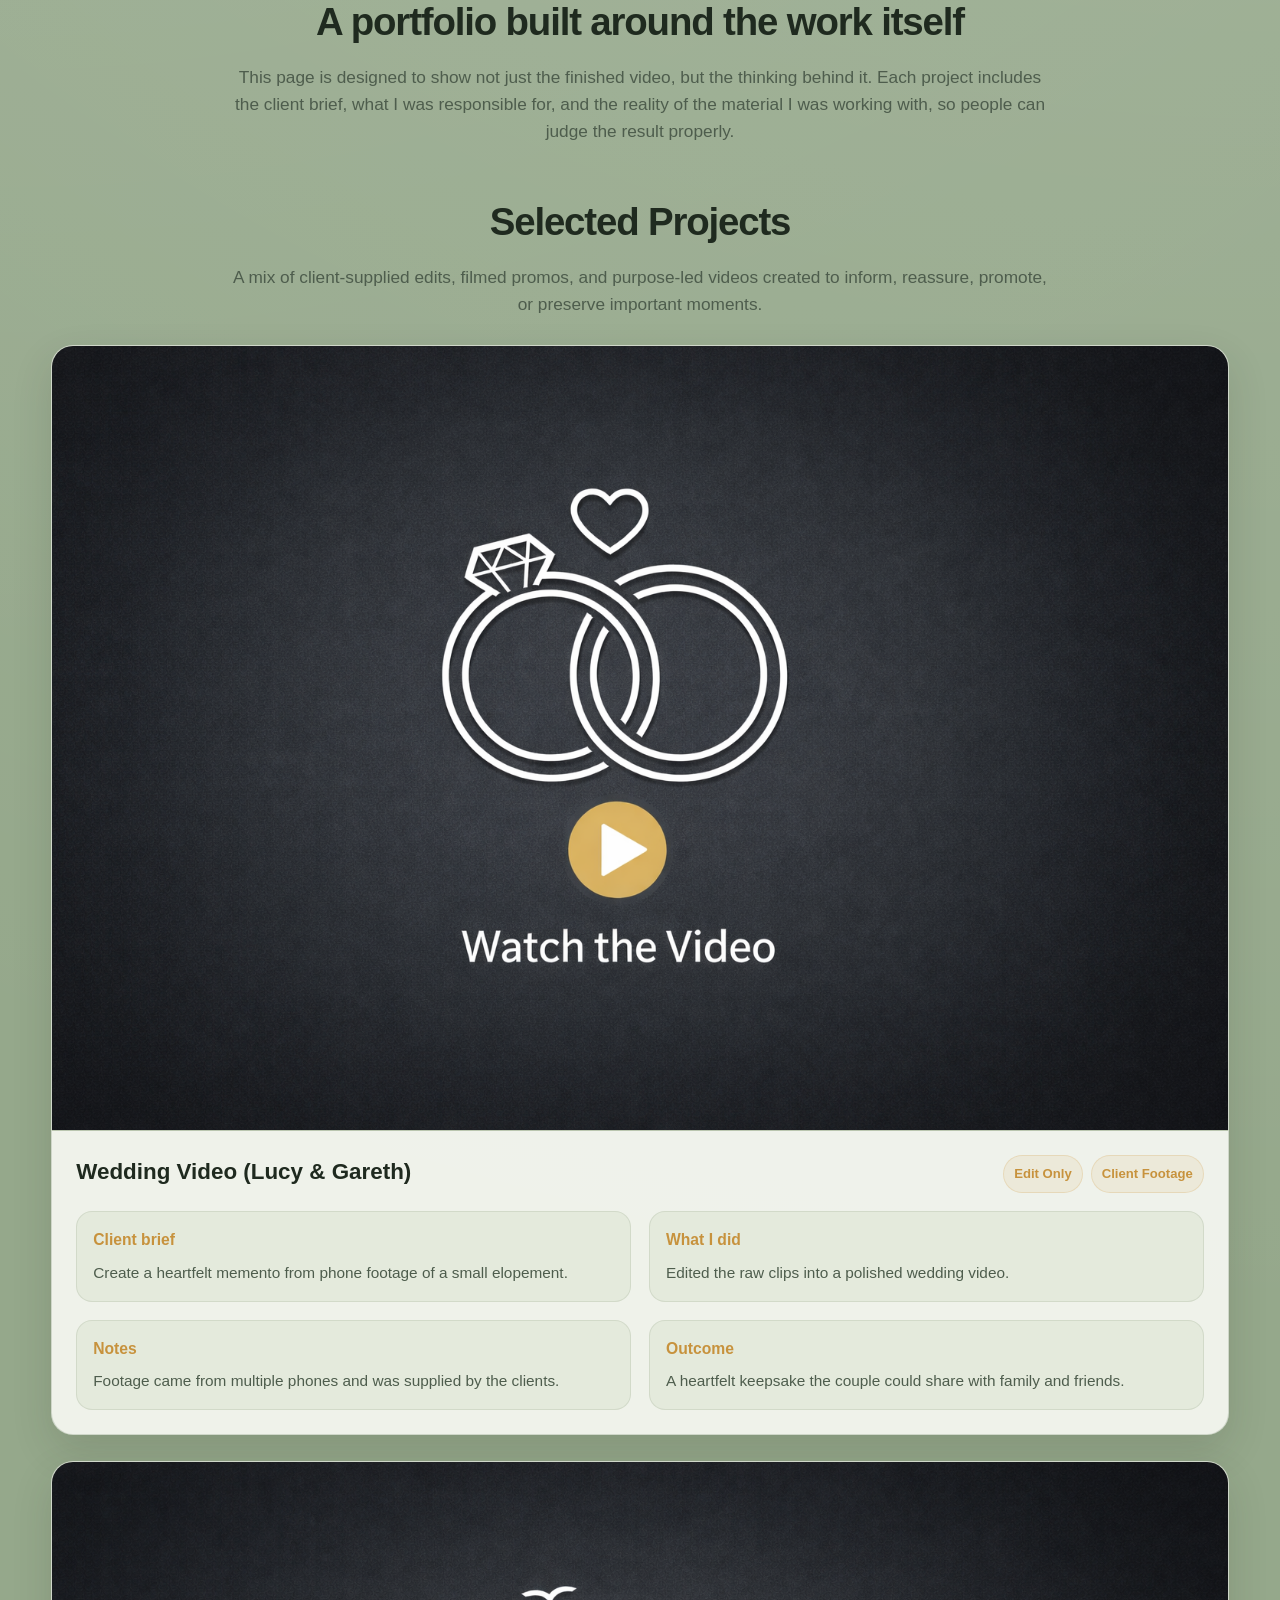
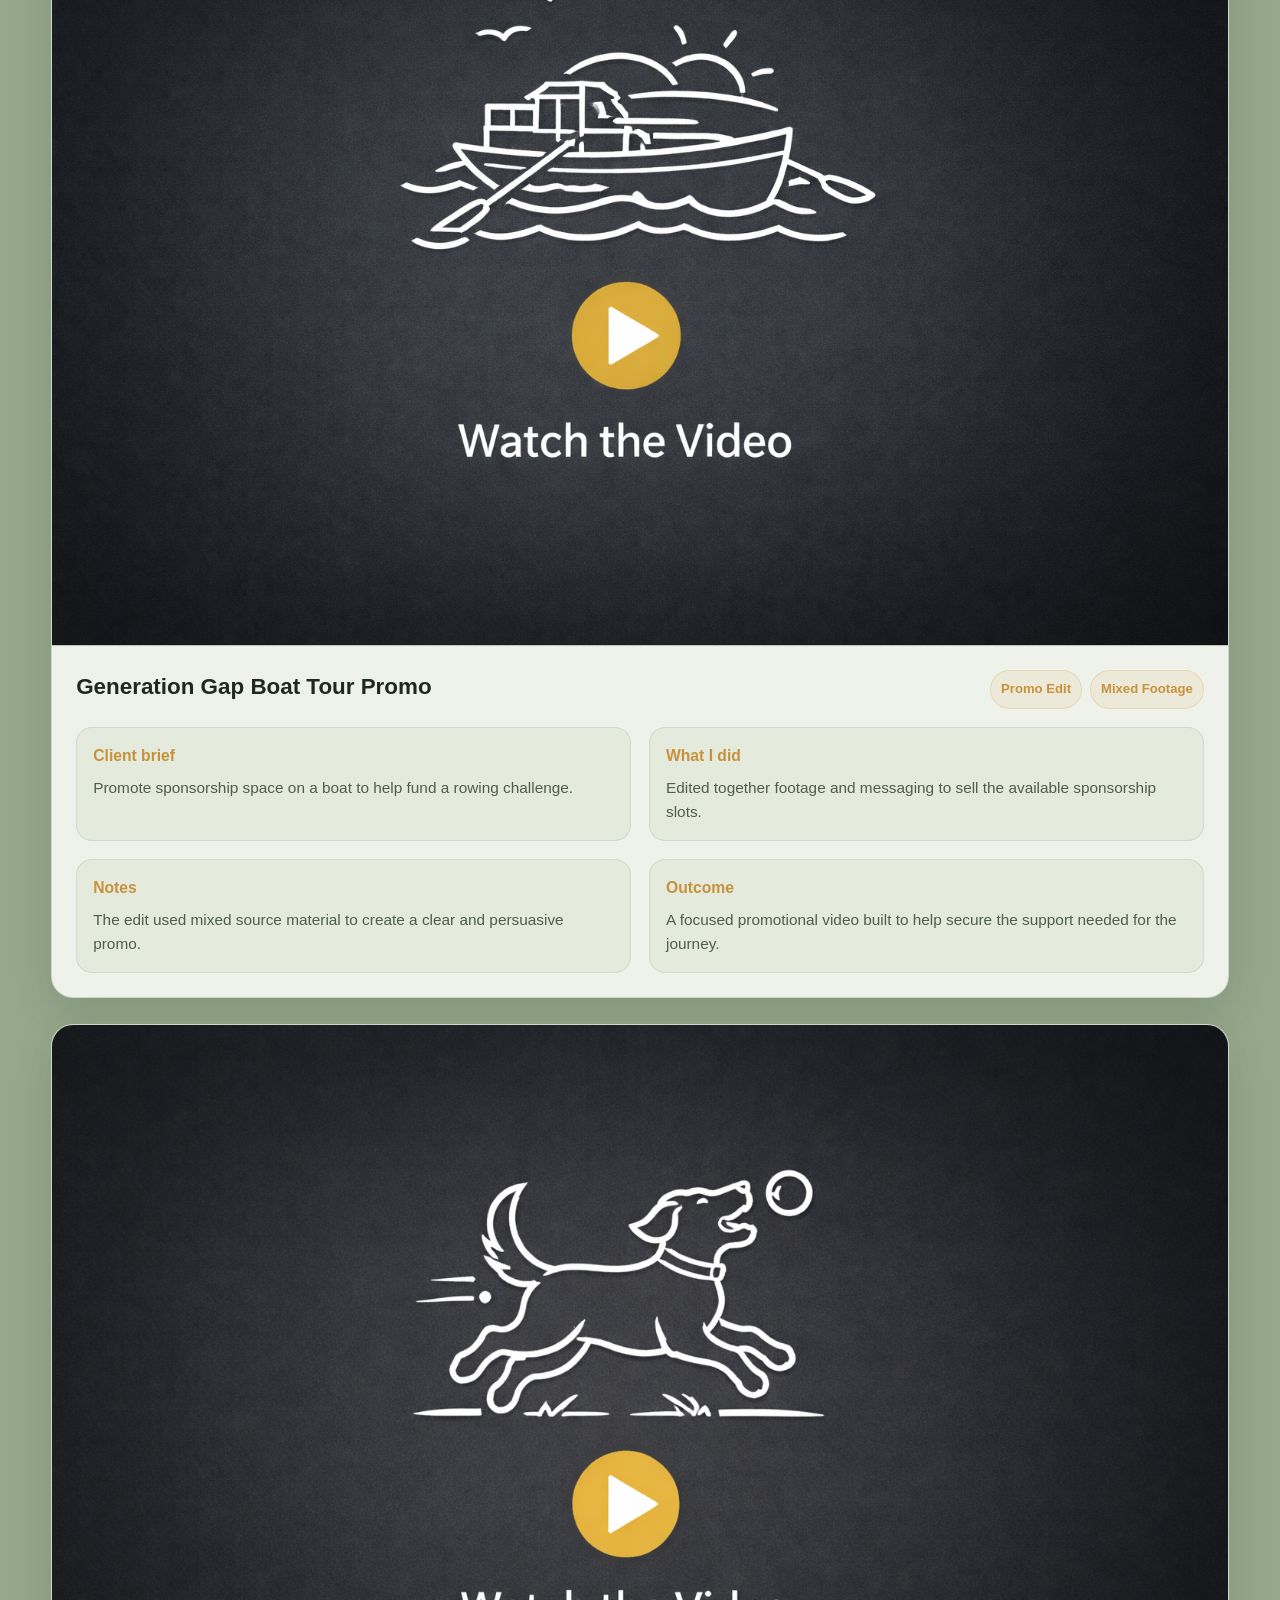
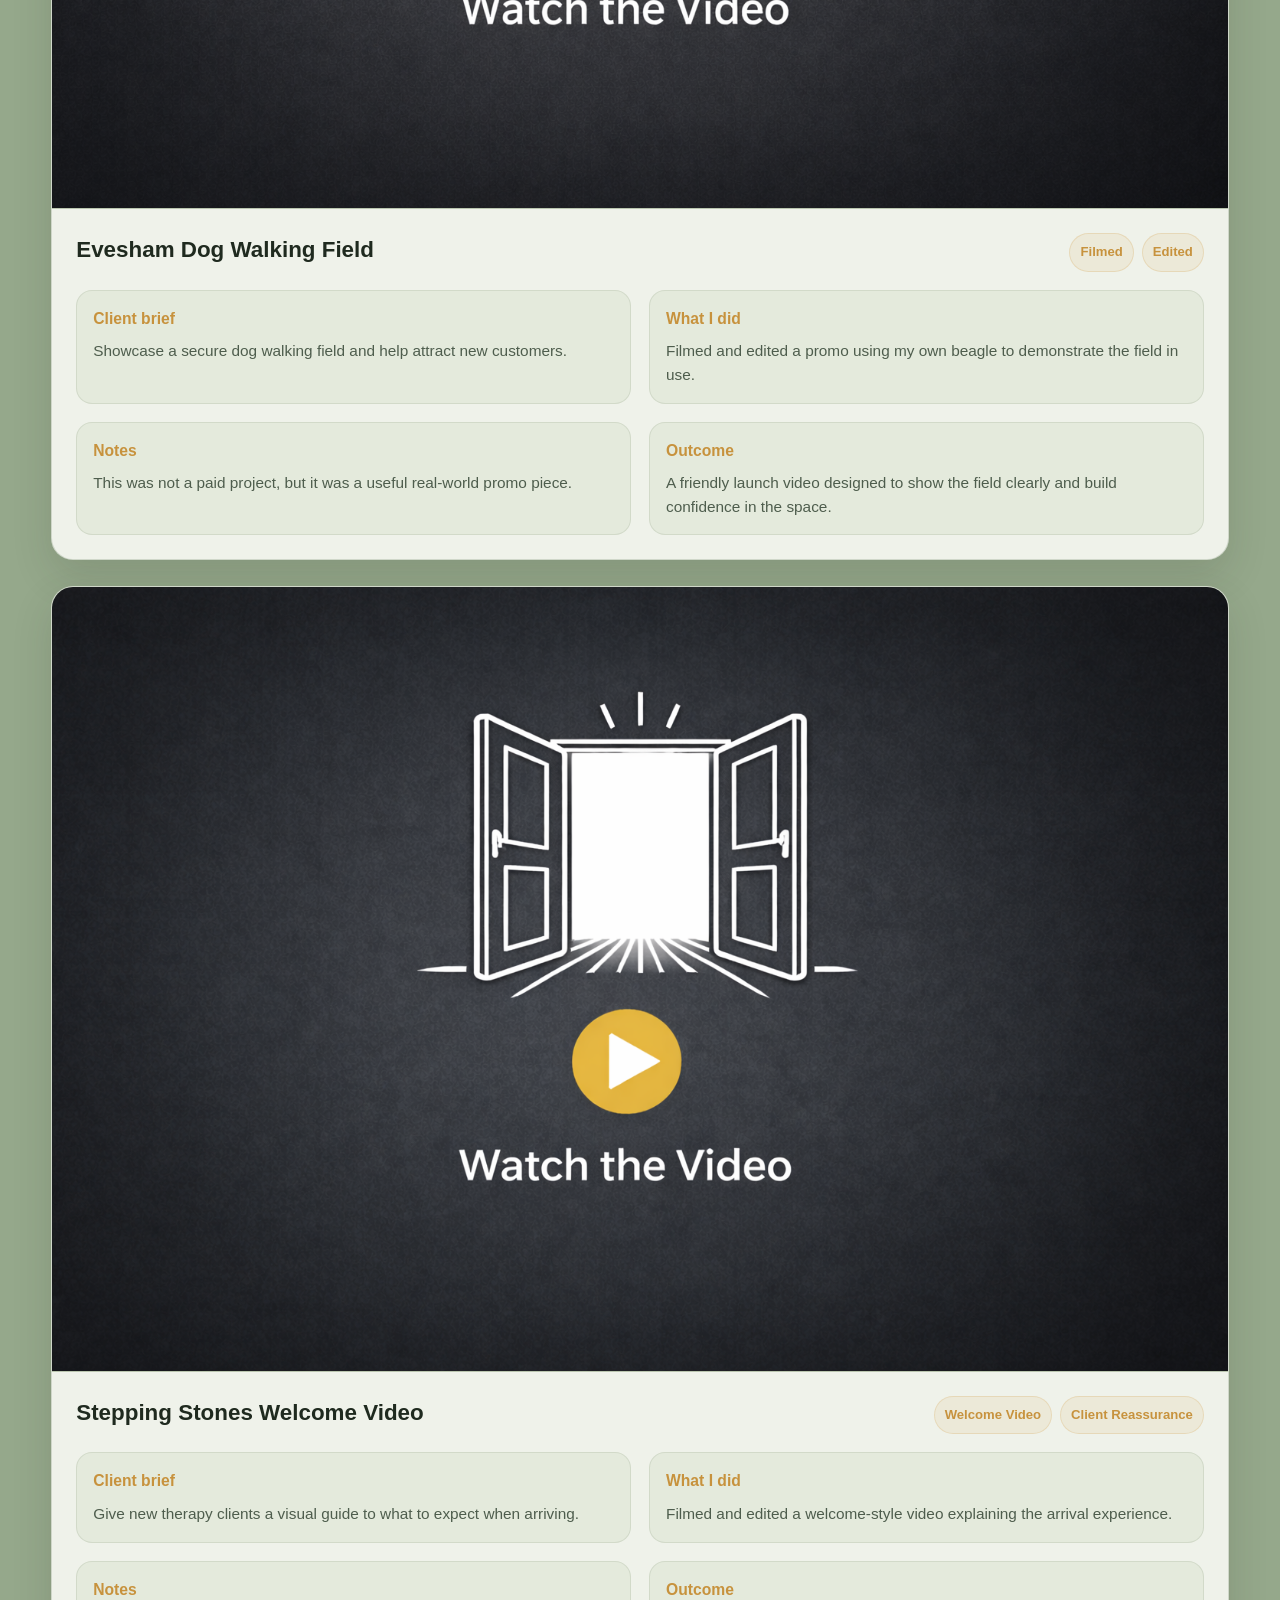
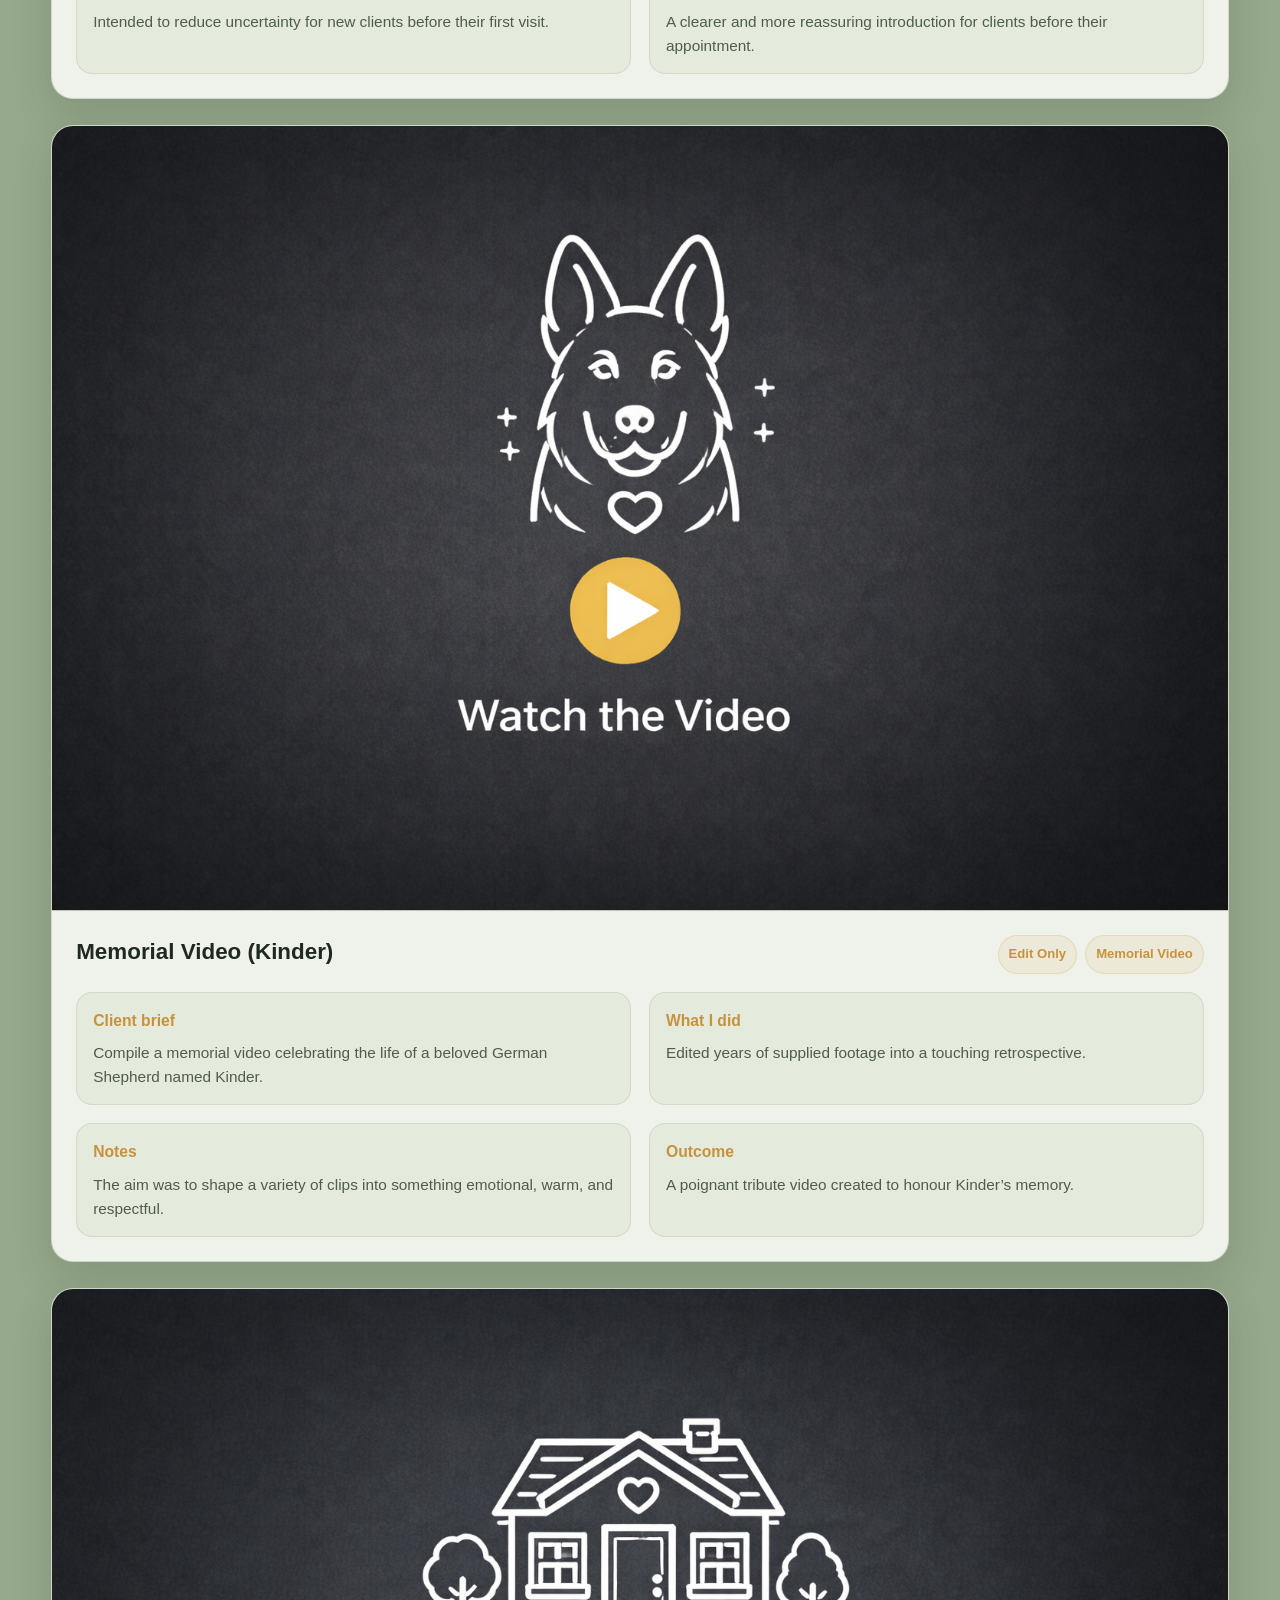
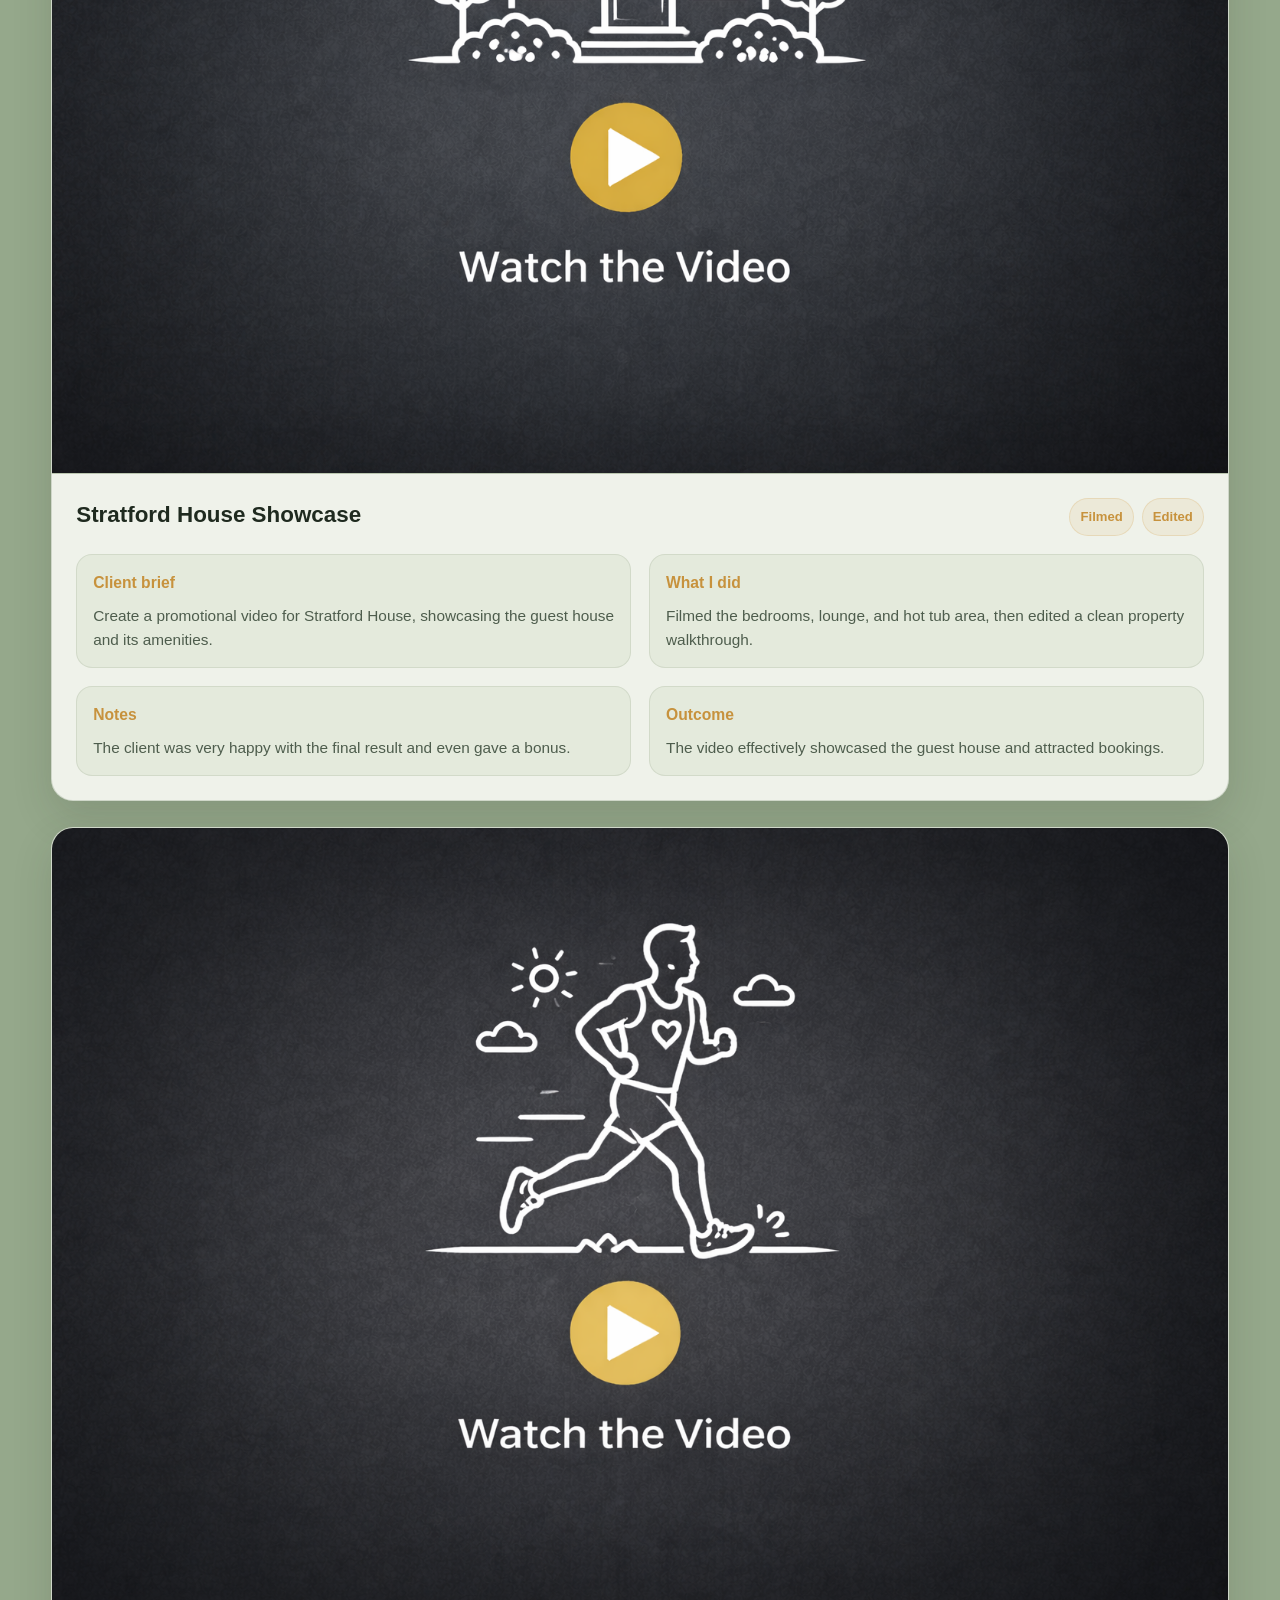
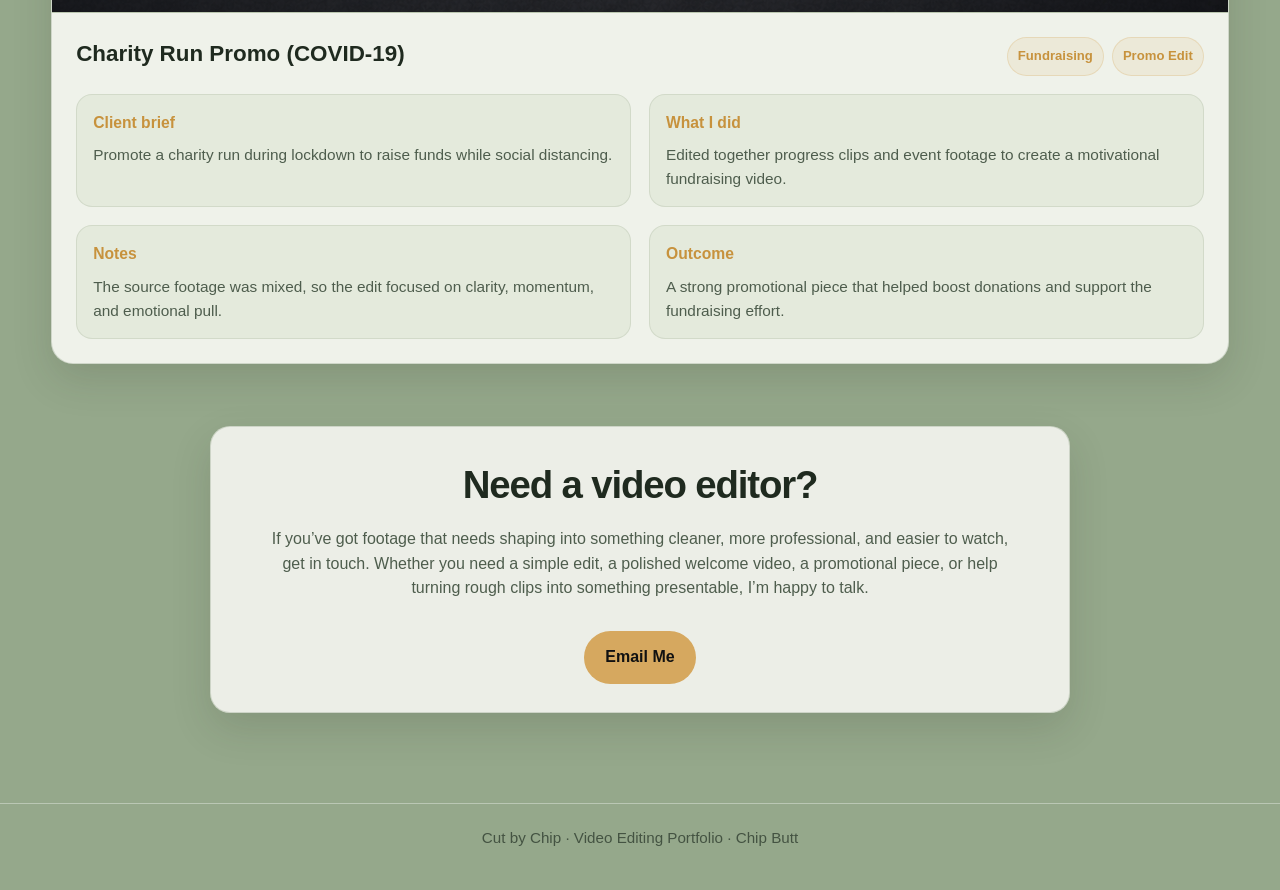
==== commit 5309de65: "Update index.html" ====
--- a/index.html
+++ b/index.html
@@ -10,18 +10,20 @@
   />
   <style>
     :root {
-      --bg: #0f1115;
-      --panel: #1d222b;
-      --panel-2: #252b36;
-      --text: #f4f4f4;
-      --muted: #b7beca;
-      --line: #323949;
+      --bg: #95a88b;
+      --bg-soft: #a5b59c;
+      --panel: #f3f5ef;
+      --panel-2: #e4eadc;
+      --panel-3: #d8e1cf;
+      --text: #1f2a1f;
+      --muted: #4e5d4d;
+      --line: #b7c4ae;
       --accent: #d6a85f;
-      --accent-2: #f0c27a;
+      --accent-2: #c7923d;
       --max: 1180px;
-      --content-max: 820px;
-      --radius: 18px;
-      --shadow: 0 20px 50px rgba(0,0,0,0.25);
+      --content-max: 860px;
+      --radius: 20px;
+      --shadow: 0 16px 40px rgba(32, 44, 29, 0.14);
     }
 
     * {
@@ -36,8 +38,8 @@
       margin: 0;
       font-family: Arial, Helvetica, sans-serif;
       background:
-        radial-gradient(circle at top right, rgba(214,168,95,0.10), transparent 28%),
-        radial-gradient(circle at top left, rgba(240,194,122,0.06), transparent 24%),
+        radial-gradient(circle at top right, rgba(255,255,255,0.18), transparent 28%),
+        radial-gradient(circle at top left, rgba(255,255,255,0.10), transparent 22%),
         var(--bg);
       color: var(--text);
       line-height: 1.55;
@@ -68,11 +70,11 @@
 
     .topbar {
       padding: 22px 0;
-      border-bottom: 1px solid rgba(255,255,255,0.06);
+      border-bottom: 1px solid rgba(255,255,255,0.35);
       position: sticky;
       top: 0;
       backdrop-filter: blur(10px);
-      background: rgba(15,17,21,0.82);
+      background: rgba(149, 168, 139, 0.88);
       z-index: 50;
     }
 
@@ -87,10 +89,11 @@
       font-weight: 800;
       letter-spacing: 0.18em;
       font-size: 0.95rem;
+      color: var(--text);
     }
 
     .brand span {
-      color: var(--accent);
+      color: var(--accent-2);
     }
 
     .nav-links {
@@ -127,27 +130,27 @@
     }
 
     .btn-primary:hover {
-      background: var(--accent-2);
+      background: #e1b56d;
       transform: translateY(-1px);
     }
 
     .btn-secondary {
-      border-color: var(--line);
-      background: rgba(255,255,255,0.02);
+      border-color: #8f9d84;
+      background: rgba(255,255,255,0.35);
       color: var(--text);
     }
 
     .btn-secondary:hover {
-      border-color: var(--accent);
+      border-color: var(--accent-2);
       color: var(--accent-2);
     }
 
     .hero {
-      padding: 82px 0 48px;
+      padding: 82px 0 40px;
     }
 
     .eyebrow {
-      color: var(--accent);
+      color: var(--accent-2);
       text-transform: uppercase;
       letter-spacing: 0.16em;
       font-size: 0.8rem;
@@ -165,25 +168,24 @@
     }
 
     .highlight {
-      color: var(--accent);
+      color: #7c6240;
     }
 
     .intro-copy,
-    .section-copy,
-    .supporting-text {
+    .section-copy {
       font-size: 1.08rem;
       color: var(--muted);
       max-width: 820px;
       margin: 0 auto;
+      text-align: center;
     }
 
     .intro-copy {
-      text-align: center;
-      margin-bottom: 44px;
+      margin-bottom: 34px;
     }
 
     .section {
-      padding: 26px 0 34px;
+      padding: 22px 0 26px;
     }
 
     .section-title {
@@ -191,28 +193,58 @@
       font-size: clamp(1.8rem, 3vw, 2.7rem);
       letter-spacing: -0.03em;
       text-align: center;
-    }
-
-    .expect-list,
-    .about-list {
+      color: var(--text);
+    }
+
+    .box-stack {
       display: grid;
-      gap: 26px;
-      margin-top: 28px;
-    }
-
-    .expect-item h3,
-    .about-item h3 {
+      gap: 22px;
+      margin-top: 24px;
+    }
+
+    .info-box {
+      background: rgba(243,245,239,0.92);
+      border: 1px solid rgba(126, 145, 117, 0.28);
+      border-radius: var(--radius);
+      padding: 28px 26px;
+      box-shadow: var(--shadow);
+    }
+
+    .info-box h2 {
+      margin: 0 0 16px;
+      font-size: 1.7rem;
+      text-align: center;
+      letter-spacing: -0.02em;
+    }
+
+    .info-box h3 {
       margin: 0 0 8px;
-      font-size: 1.18rem;
-      color: var(--text);
+      font-size: 1.12rem;
       text-align: center;
     }
 
-    .expect-item p,
-    .about-item p {
+    .info-box p {
       margin: 0;
       color: var(--muted);
       text-align: center;
+    }
+
+    .offer-list {
+      list-style: none;
+      padding: 0;
+      margin: 0;
+      display: grid;
+      gap: 10px;
+    }
+
+    .offer-list li {
+      color: var(--muted);
+      text-align: center;
+    }
+
+    .expect-list {
+      display: grid;
+      gap: 22px;
     }
 
     .actions-center {
@@ -220,7 +252,7 @@
       flex-wrap: wrap;
       justify-content: center;
       gap: 14px;
-      margin-top: 34px;
+      margin-top: 30px;
     }
 
     .portfolio-grid {
@@ -230,16 +262,16 @@
     }
 
     .project {
-      background: var(--panel);
-      border: 1px solid rgba(255,255,255,0.06);
+      background: rgba(243,245,239,0.96);
+      border: 1px solid rgba(126, 145, 117, 0.28);
       border-radius: 22px;
       overflow: hidden;
       box-shadow: var(--shadow);
     }
 
     .project-media {
-      border-bottom: 1px solid rgba(255,255,255,0.06);
-      background: #101318;
+      border-bottom: 1px solid rgba(126, 145, 117, 0.18);
+      background: #c7d2bc;
     }
 
     .video-thumb {
@@ -280,6 +312,7 @@
     .project-title {
       margin: 0;
       font-size: 1.4rem;
+      color: var(--text);
     }
 
     .tag-row {
@@ -293,9 +326,9 @@
       font-weight: 700;
       padding: 8px 10px;
       border-radius: 999px;
-      background: rgba(214,168,95,0.10);
+      background: rgba(214,168,95,0.12);
       color: var(--accent-2);
-      border: 1px solid rgba(214,168,95,0.22);
+      border: 1px solid rgba(214,168,95,0.26);
     }
 
     .project-grid {
@@ -309,7 +342,7 @@
       padding: 16px;
       border-radius: 16px;
       background: var(--panel-2);
-      border: 1px solid rgba(255,255,255,0.05);
+      border: 1px solid rgba(126, 145, 117, 0.18);
     }
 
     .project-box h4 {
@@ -322,13 +355,22 @@
       margin: 0;
       color: var(--muted);
       font-size: 0.96rem;
+      text-align: left;
     }
 
     .contact {
       padding: 36px 0 90px;
     }
 
-    .contact p {
+    .contact-box {
+      background: rgba(243,245,239,0.92);
+      border: 1px solid rgba(126, 145, 117, 0.28);
+      border-radius: var(--radius);
+      padding: 28px 26px;
+      box-shadow: var(--shadow);
+    }
+
+    .contact-box p {
       text-align: center;
       color: var(--muted);
       margin: 0 auto 24px;
@@ -337,8 +379,8 @@
 
     .footer {
       padding: 22px 0 40px;
-      color: var(--muted);
-      border-top: 1px solid rgba(255,255,255,0.06);
+      color: #445342;
+      border-top: 1px solid rgba(255,255,255,0.35);
       font-size: 0.95rem;
       text-align: center;
     }
@@ -360,7 +402,7 @@
 
     .modal-panel {
       width: min(1100px, 100%);
-      background: #0f1115;
+      background: #eef2e8;
       border: 1px solid rgba(255,255,255,0.08);
       border-radius: 24px;
       overflow: hidden;
@@ -381,18 +423,19 @@
       align-items: center;
       gap: 16px;
       padding: 16px 18px;
-      border-bottom: 1px solid rgba(255,255,255,0.06);
+      border-bottom: 1px solid rgba(126, 145, 117, 0.18);
     }
 
     .modal-title {
       margin: 0;
       font-size: 1rem;
+      color: var(--text);
     }
 
     .modal-close {
-      background: rgba(255,255,255,0.05);
+      background: rgba(126, 145, 117, 0.10);
       color: var(--text);
-      border: 1px solid rgba(255,255,255,0.08);
+      border: 1px solid rgba(126, 145, 117, 0.18);
       border-radius: 999px;
       padding: 10px 14px;
       cursor: pointer;
@@ -446,7 +489,9 @@
         gap: 12px;
       }
 
-      .project-body {
+      .project-body,
+      .info-box,
+      .contact-box {
         padding: 18px;
       }
     }
@@ -482,38 +527,43 @@
         </p>
       </div>
     </section>
- <div class="card">
-            <h3>What I offer</h3>
-            <ul class="service-list">
+
+    <section class="section">
+      <div class="content-wrap">
+        <div class="box-stack">
+
+          <div class="info-box">
+            <h2>What I offer</h2>
+            <ul class="offer-list">
               <li>Editing from client-supplied footage</li>
               <li>Filming and editing simple business videos</li>
               <li>Welcome videos, promotional videos, and branded content</li>
               <li>Clean pacing, structure, titles, polish, and final export</li>
             </ul>
           </div>
-    <section class="section">
-      <div class="content-wrap">
-        <h2 class="section-title">What clients can expect</h2>
-
-        <div class="expect-list">
-          <div class="expect-item">
-            <h3>Clear communication</h3>
-            <p>Straightforward delivery, sensible revisions, and no overcomplicated waffle.</p>
+
+          <div class="info-box">
+            <h2>What clients can expect</h2>
+            <div class="expect-list">
+              <div>
+                <h3>Clear communication</h3>
+                <p>Straightforward delivery, sensible revisions, and no overcomplicated waffle.</p>
+              </div>
+
+              <div>
+                <h3>Flexible workflow</h3>
+                <p>I can work from footage you send over, or handle filming and editing myself.</p>
+              </div>
+
+              <div>
+                <h3>Professional polish</h3>
+                <p>The aim is always to make the final video feel tighter, cleaner, and more intentional.</p>
+              </div>
+            </div>
           </div>
 
-          <div class="expect-item">
-            <h3>Flexible workflow</h3>
-            <p>I can work from footage you send over, or handle filming and editing myself.</p>
-          </div>
-
-          <div class="expect-item">
-            <h3>Professional polish</h3>
-            <p>The aim is always to make the final video feel tighter, cleaner, and more intentional.</p>
-          </div>
-        </div>
-<div class="about-list">
-          <div class="about-item">
-            <h3>How I work</h3>
+          <div class="info-box">
+            <h2>How I work</h2>
             <p>
               Some projects begin with rough footage and a simple instruction to make it more presentable.
               Others involve filming, structuring, editing, exporting, and shaping the final result from
@@ -521,8 +571,8 @@
             </p>
           </div>
 
-        
         </div>
+
         <div class="actions-center">
           <a class="btn btn-primary" href="#work">View Projects</a>
           <a class="btn btn-secondary" href="mailto:jameschipbutt@hotmail.com?subject=Video%20Editing%20Enquiry">Email Me</a>
@@ -533,27 +583,18 @@
     <section id="about" class="section">
       <div class="content-wrap">
         <h2 class="section-title">A portfolio built around the work itself</h2>
-        <p class="section-copy" style="text-align:center;">
+        <p class="section-copy">
           This page is designed to show not just the finished video, but the thinking behind it.
           Each project includes the client brief, what I was responsible for, and the reality of
           the material I was working with, so people can judge the result properly.
         </p>
-      <div class="about-item">
-            <h3>What I offer</h3>
-            <p>
-              Editing from client-supplied footage, filming and editing simple business videos, welcome
-              videos, promotional videos, and branded content, with clean pacing, structure, titles,
-              polish, and final export.
-            </p>
-          </div>  
-        
       </div>
     </section>
 
     <section id="work" class="section">
       <div class="wrap">
         <h2 class="section-title">Selected Projects</h2>
-        <p class="section-copy" style="text-align:center;">
+        <p class="section-copy">
           A mix of client-supplied edits, filmed promos, and purpose-led videos created to inform,
           reassure, promote, or preserve important moments.
         </p>
@@ -860,15 +901,17 @@
 
     <section id="contact" class="contact">
       <div class="content-wrap">
-        <h2 class="section-title">Need a video editor?</h2>
-        <p>
-          If you’ve got footage that needs shaping into something cleaner, more professional,
-          and easier to watch, get in touch. Whether you need a simple edit, a polished welcome
-          video, a promotional piece, or help turning rough clips into something presentable,
-          I’m happy to talk.
-        </p>
-        <div class="actions-center">
-          <a class="btn btn-primary" href="mailto:jameschipbutt@hotmail.com?subject=Video%20Editing%20Enquiry">Email Me</a>
+        <div class="contact-box">
+          <h2 class="section-title">Need a video editor?</h2>
+          <p>
+            If you’ve got footage that needs shaping into something cleaner, more professional,
+            and easier to watch, get in touch. Whether you need a simple edit, a polished welcome
+            video, a promotional piece, or help turning rough clips into something presentable,
+            I’m happy to talk.
+          </p>
+          <div class="actions-center">
+            <a class="btn btn-primary" href="mailto:jameschipbutt@hotmail.com?subject=Video%20Editing%20Enquiry">Email Me</a>
+          </div>
         </div>
       </div>
     </section>
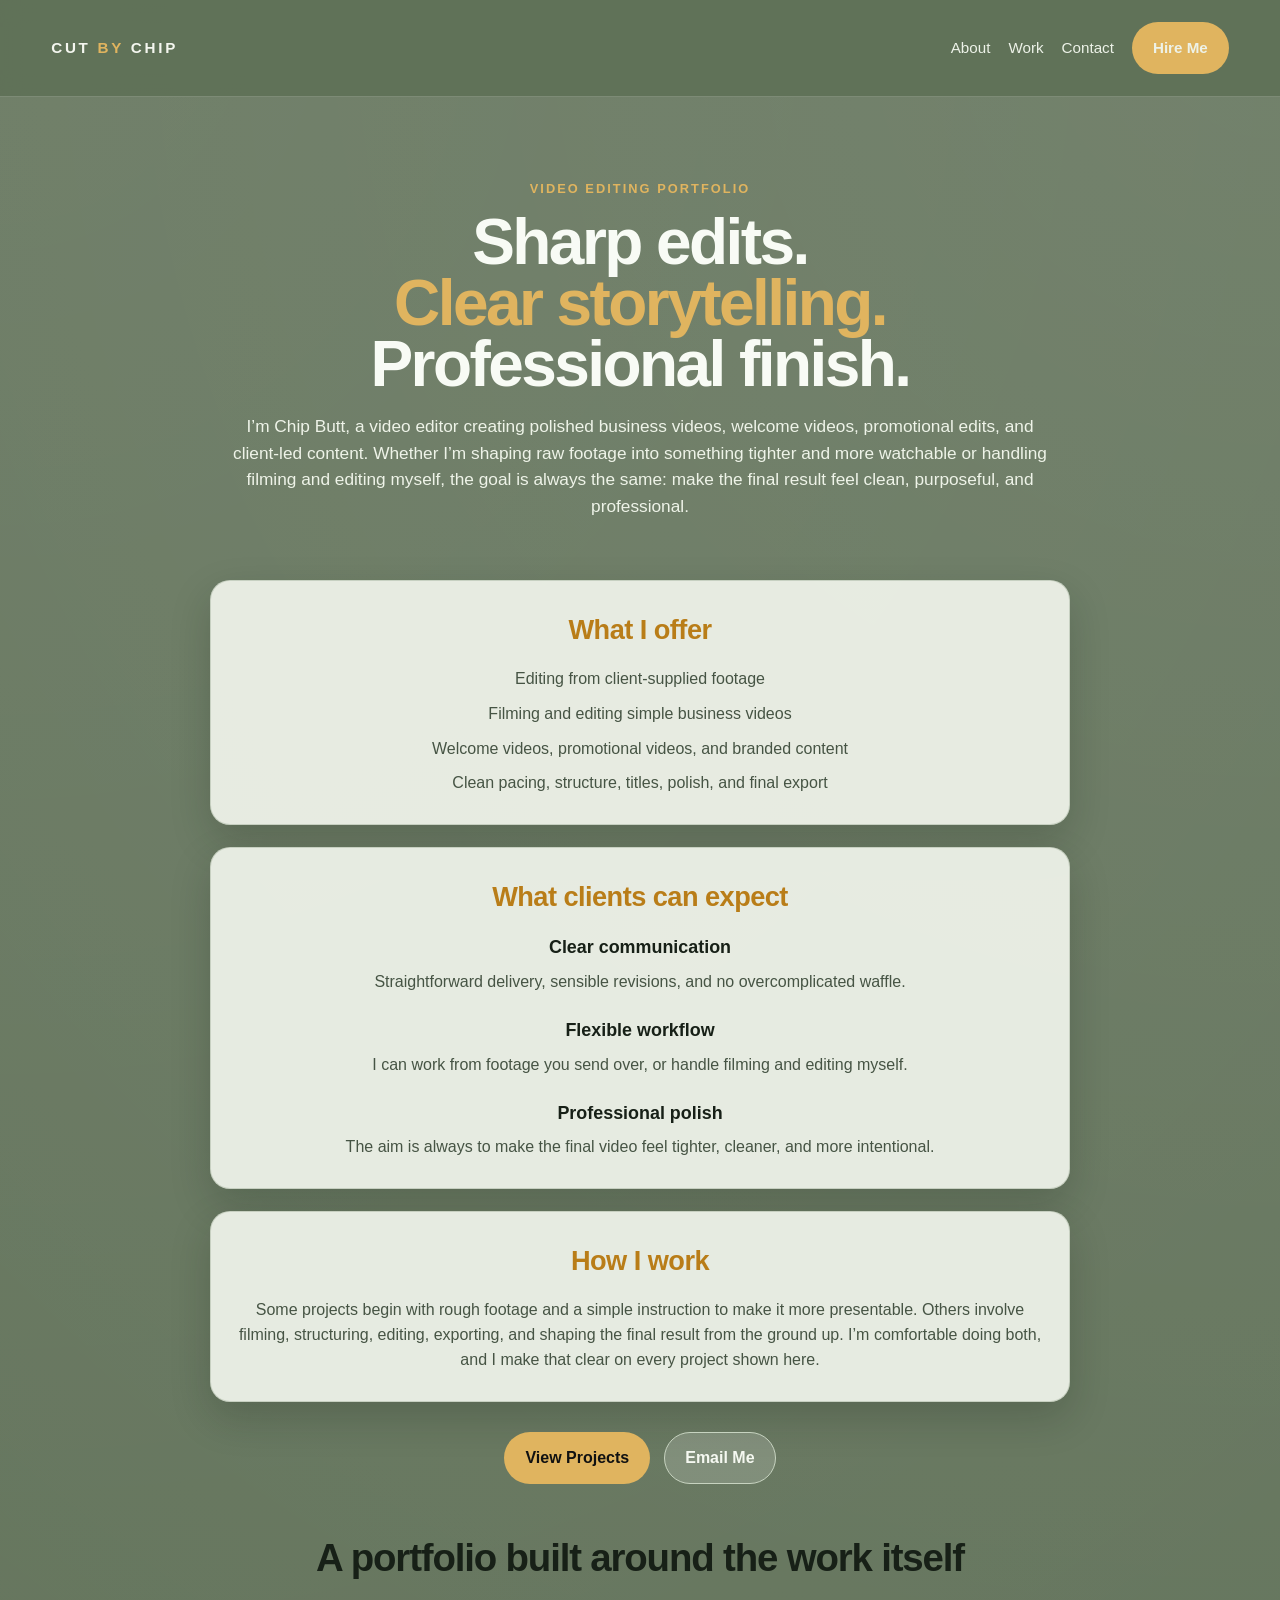
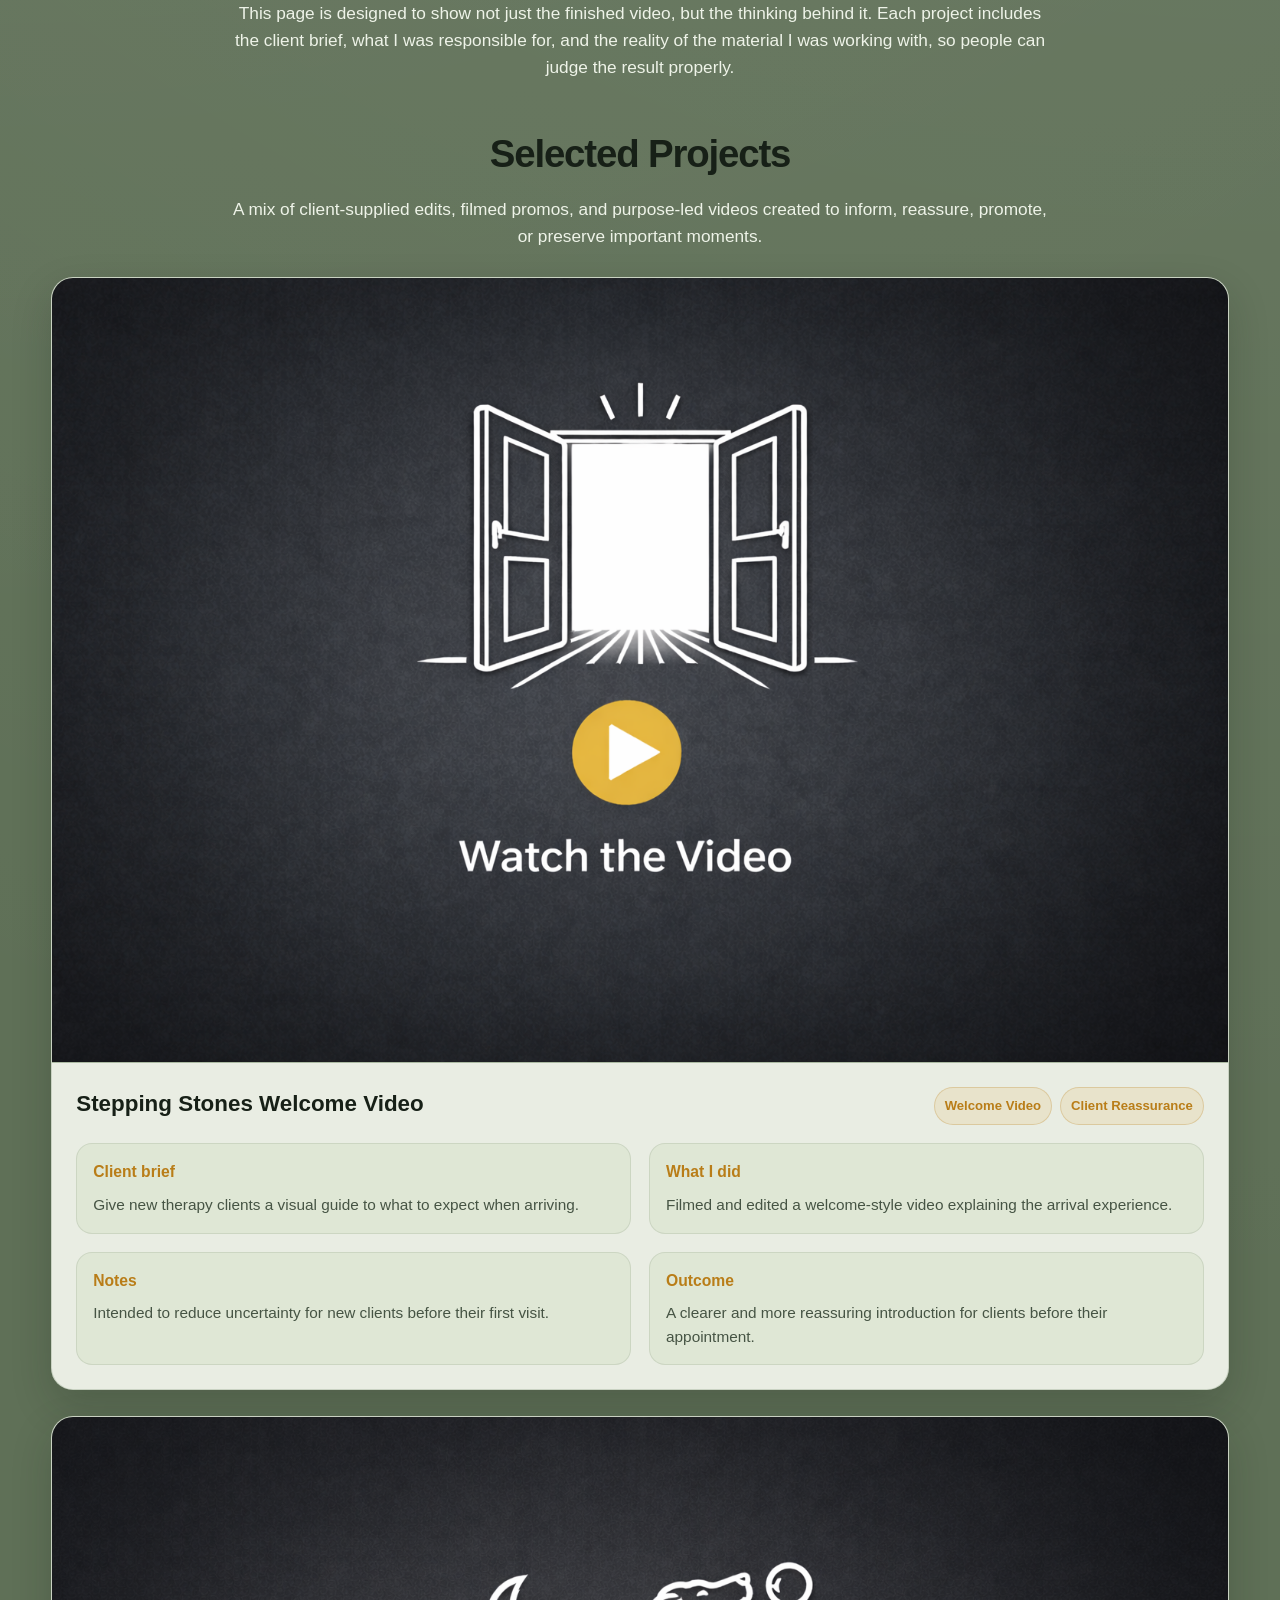
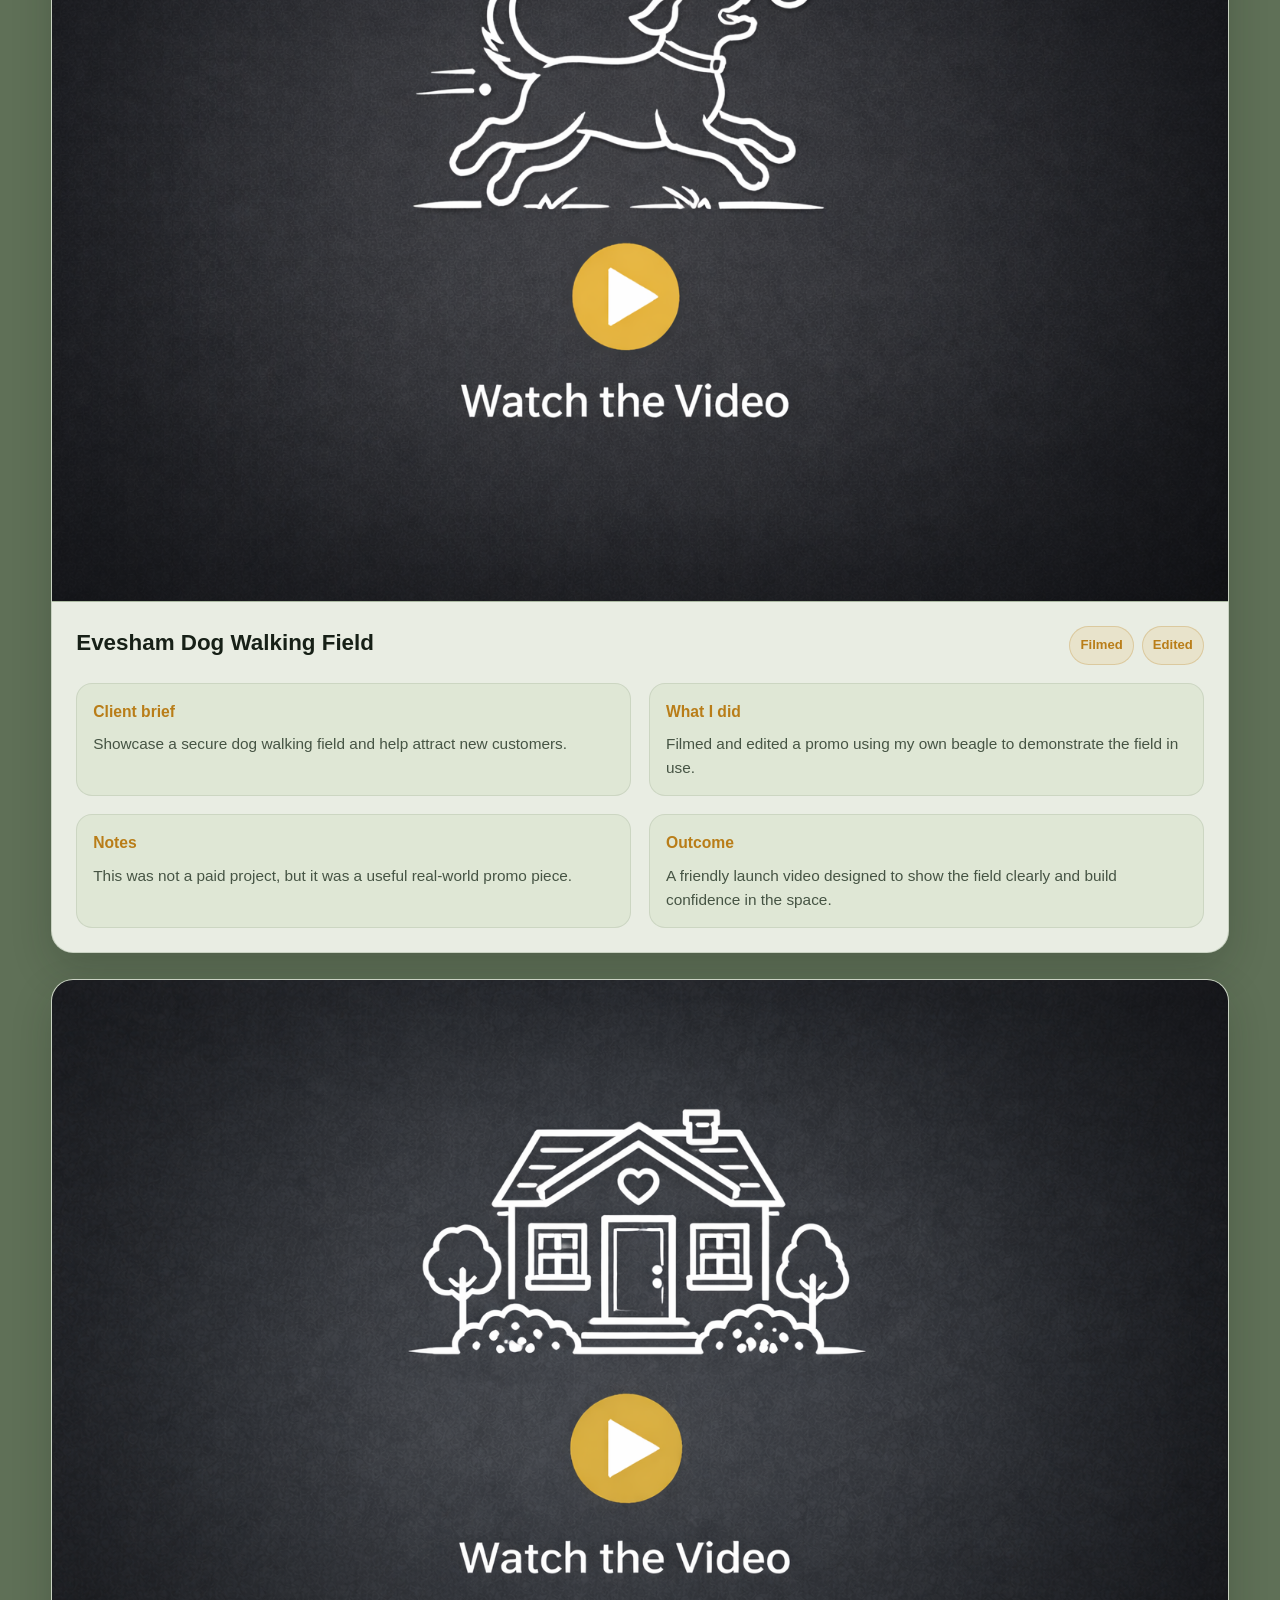
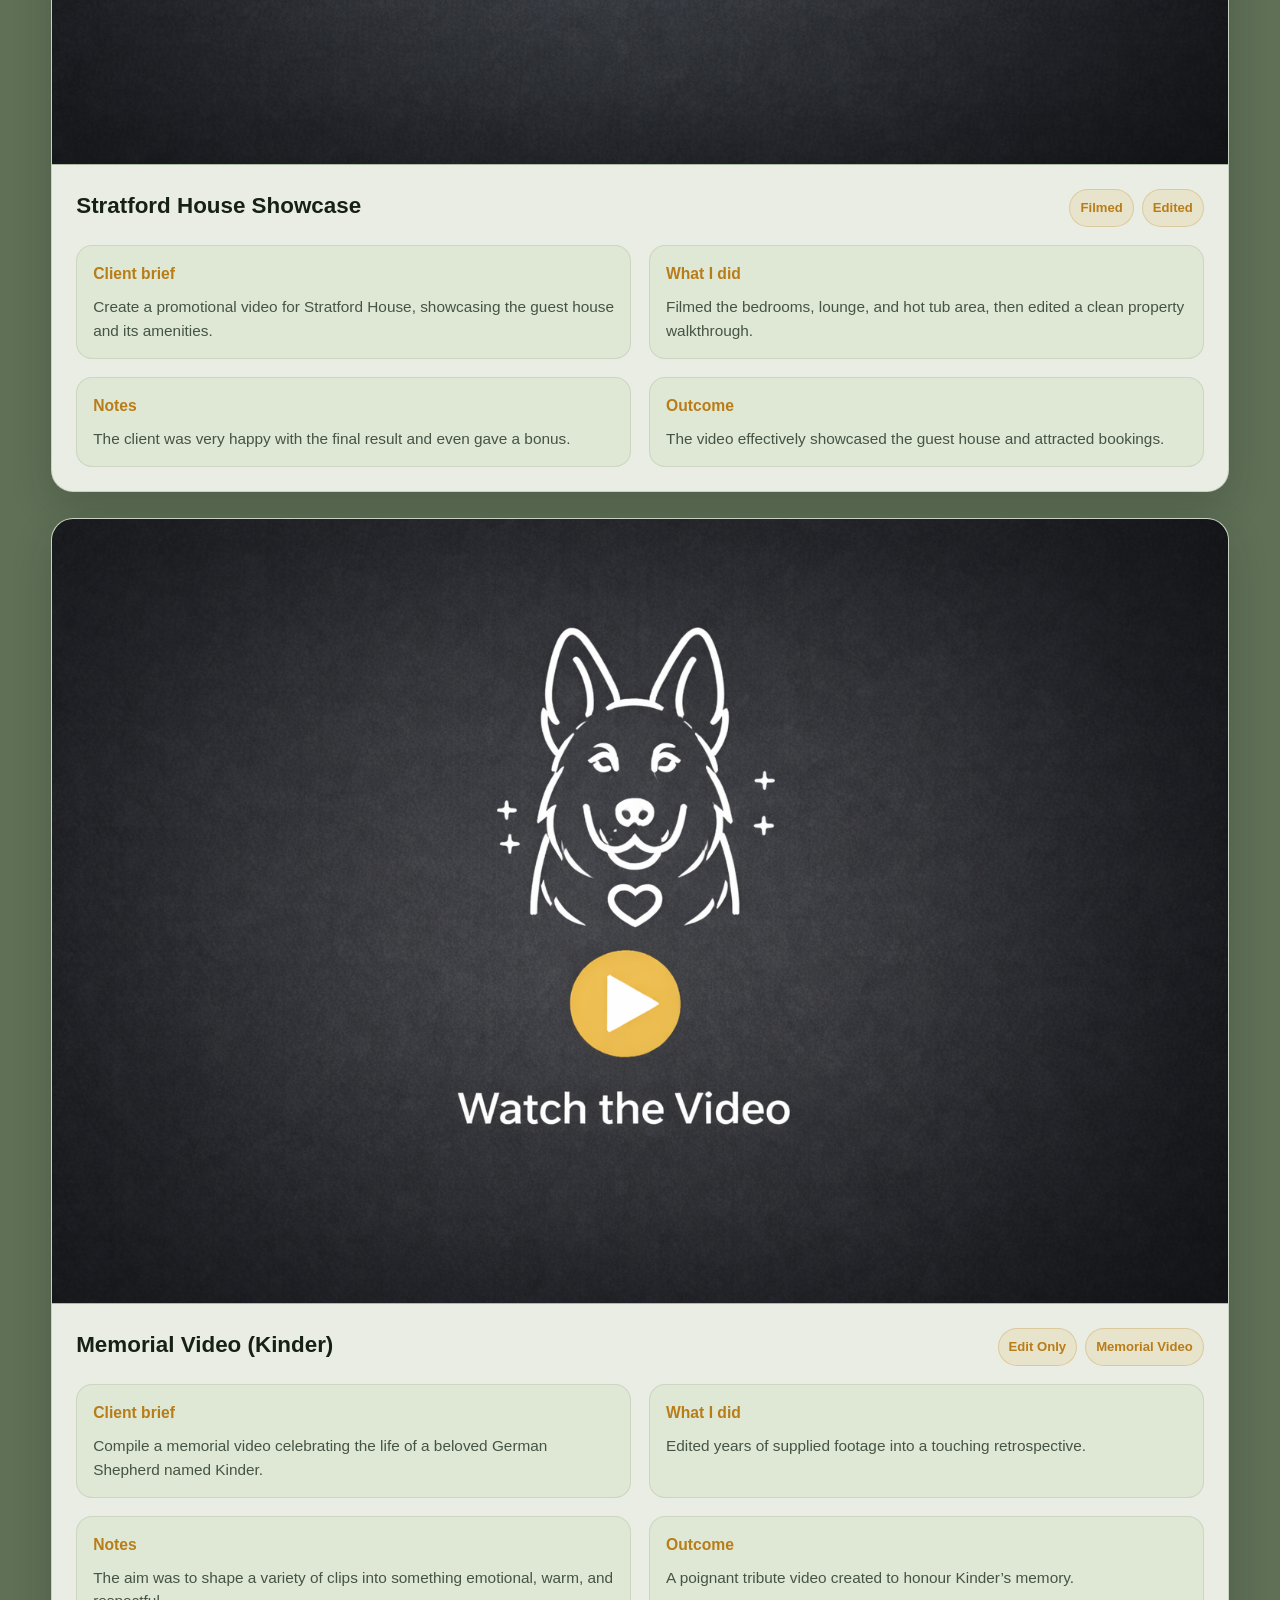
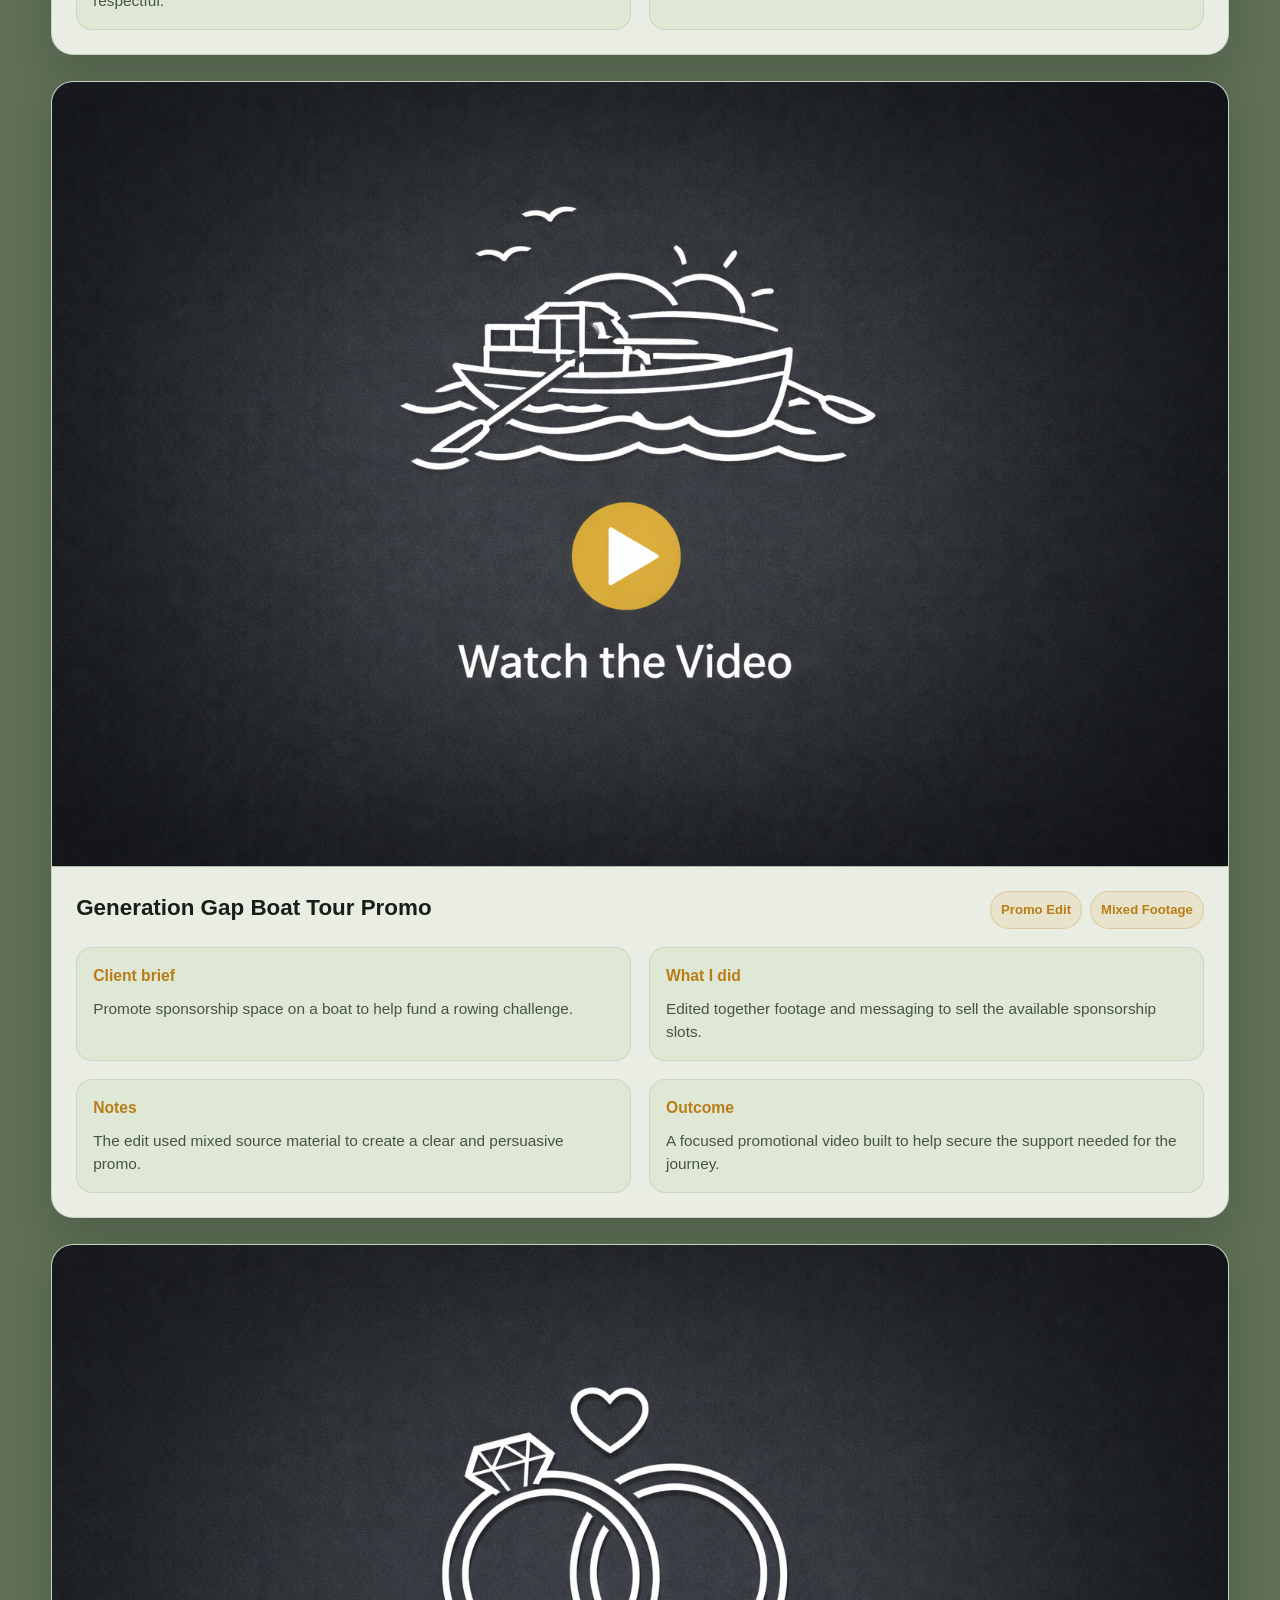
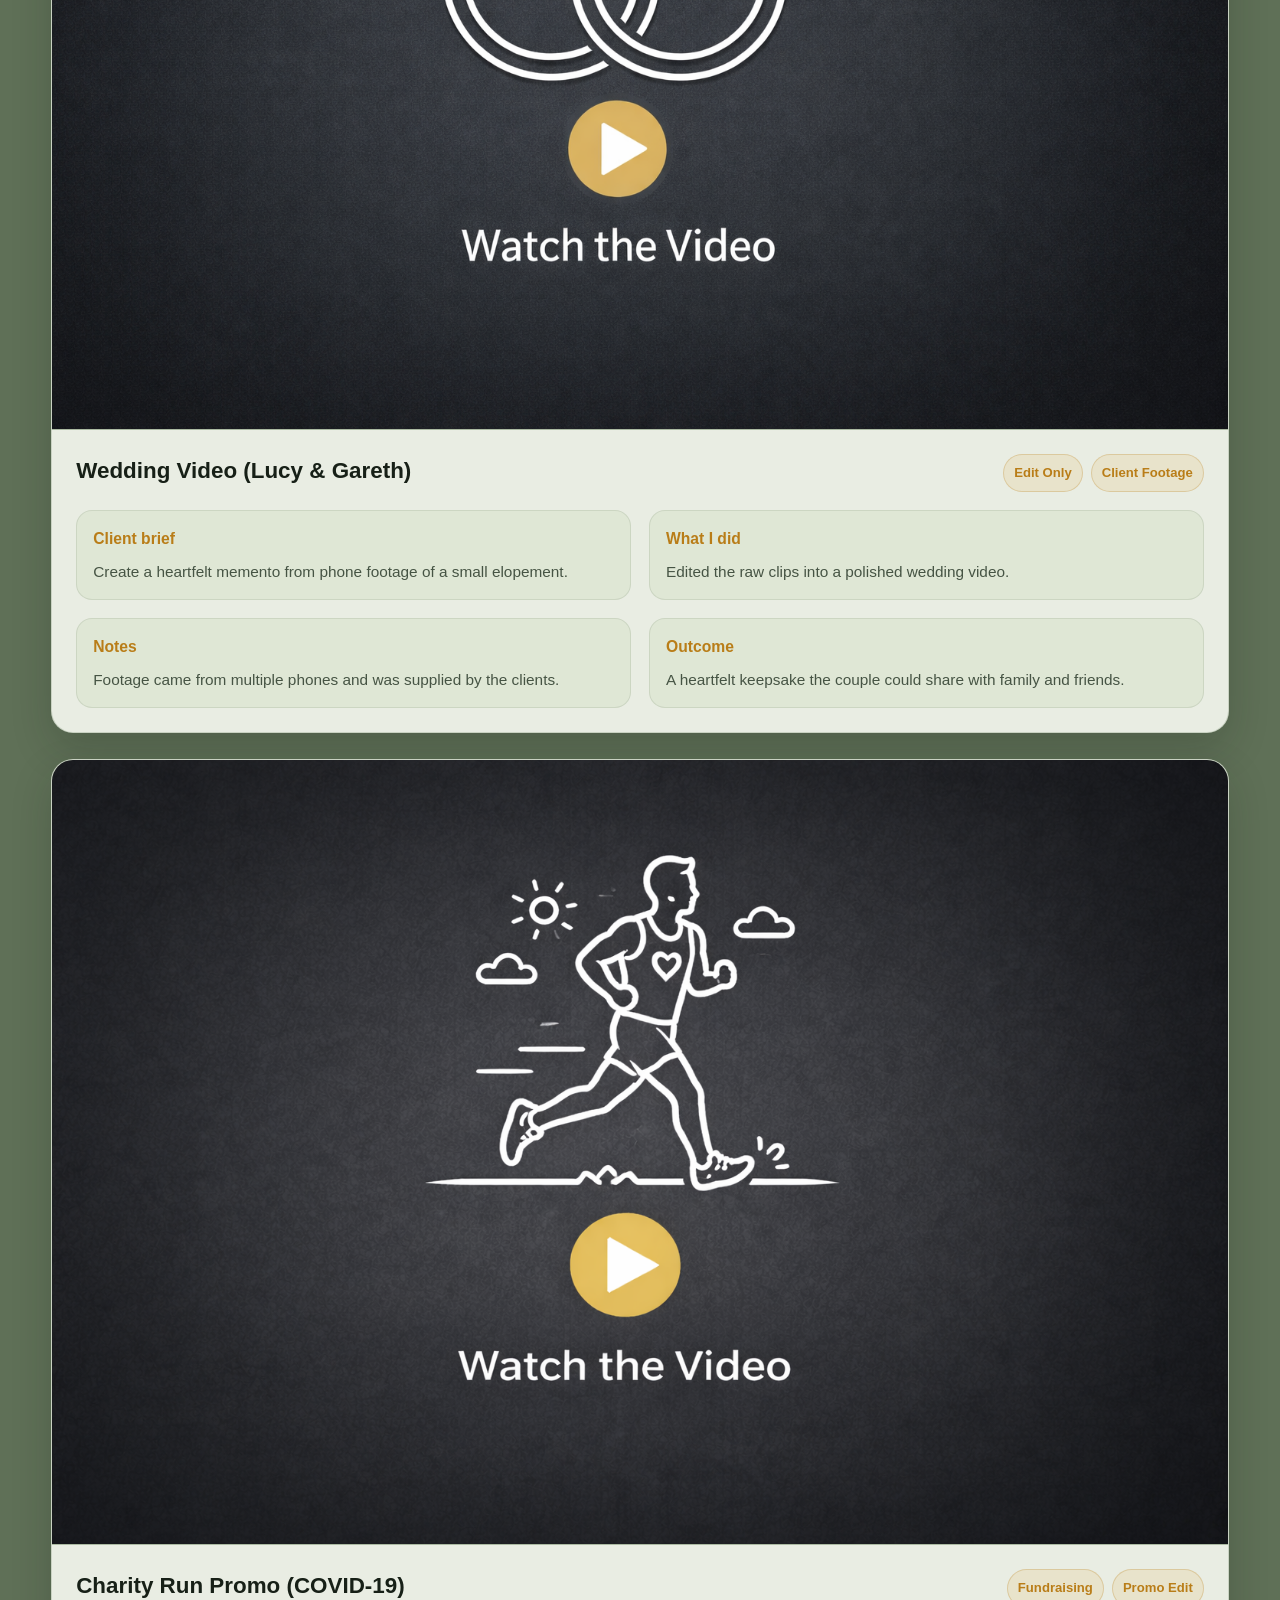
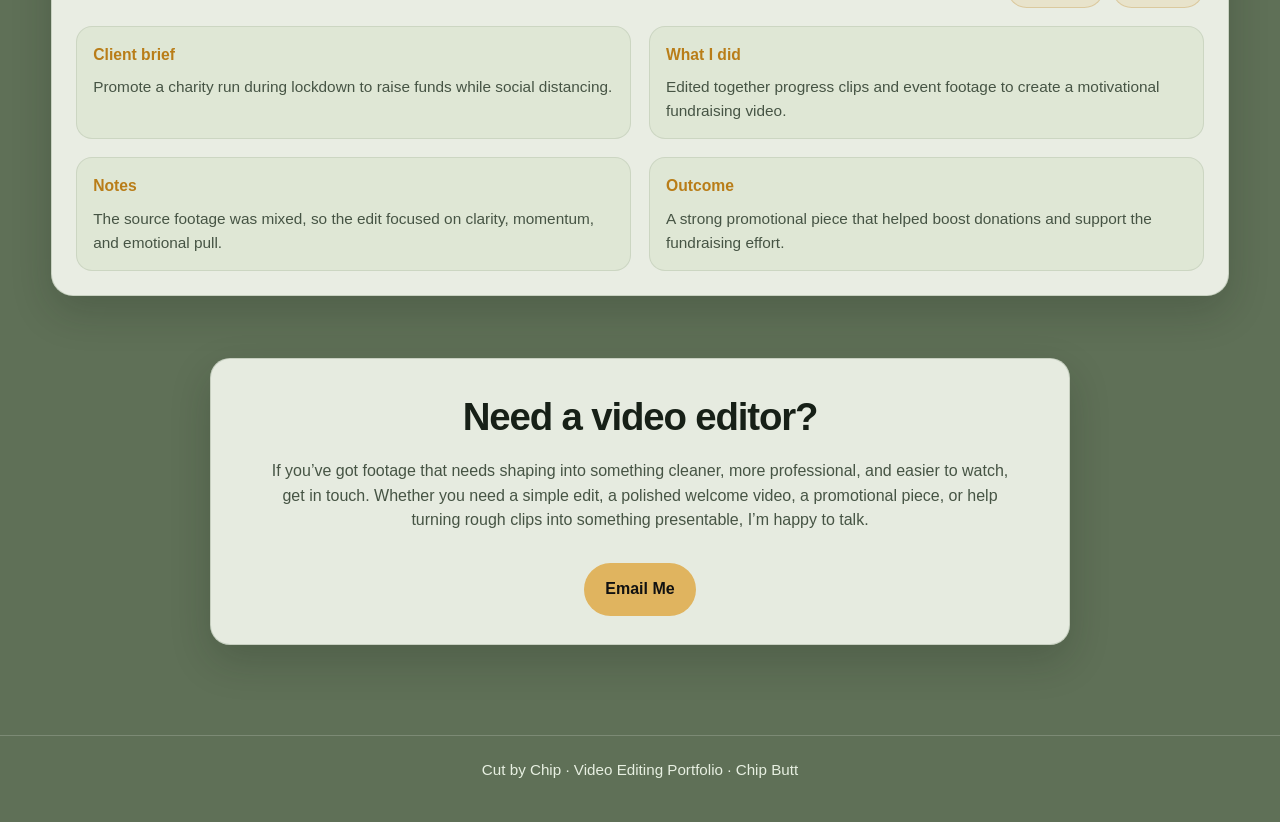
==== commit fdb568a2: "Update index.html" ====
--- a/index.html
+++ b/index.html
@@ -10,20 +10,20 @@
   />
   <style>
     :root {
-      --bg: #95a88b;
-      --bg-soft: #a5b59c;
-      --panel: #f3f5ef;
-      --panel-2: #e4eadc;
-      --panel-3: #d8e1cf;
-      --text: #1f2a1f;
-      --muted: #4e5d4d;
-      --line: #b7c4ae;
-      --accent: #d6a85f;
-      --accent-2: #c7923d;
+      --bg: #5f7057;
+      --bg-soft: #6c7f64;
+      --panel: #eef2e8;
+      --panel-2: #dfe7d5;
+      --panel-3: #d3ddc8;
+      --text: #172017;
+      --muted: #465444;
+      --line: #9eae96;
+      --accent: #e0b45f;
+      --accent-2: #b97d18;
       --max: 1180px;
       --content-max: 860px;
       --radius: 20px;
-      --shadow: 0 16px 40px rgba(32, 44, 29, 0.14);
+      --shadow: 0 16px 40px rgba(21, 31, 18, 0.2);
     }
 
     * {
@@ -38,8 +38,8 @@
       margin: 0;
       font-family: Arial, Helvetica, sans-serif;
       background:
-        radial-gradient(circle at top right, rgba(255,255,255,0.18), transparent 28%),
-        radial-gradient(circle at top left, rgba(255,255,255,0.10), transparent 22%),
+        radial-gradient(circle at top right, rgba(255,255,255,0.10), transparent 28%),
+        radial-gradient(circle at top left, rgba(255,255,255,0.06), transparent 22%),
         var(--bg);
       color: var(--text);
       line-height: 1.55;
@@ -70,11 +70,11 @@
 
     .topbar {
       padding: 22px 0;
-      border-bottom: 1px solid rgba(255,255,255,0.35);
+      border-bottom: 1px solid rgba(255,255,255,0.18);
       position: sticky;
       top: 0;
       backdrop-filter: blur(10px);
-      background: rgba(149, 168, 139, 0.88);
+      background: rgba(95, 112, 87, 0.9);
       z-index: 50;
     }
 
@@ -89,11 +89,11 @@
       font-weight: 800;
       letter-spacing: 0.18em;
       font-size: 0.95rem;
-      color: var(--text);
+      color: #f4f6ef;
     }
 
     .brand span {
-      color: var(--accent-2);
+      color: var(--accent);
     }
 
     .nav-links {
@@ -104,12 +104,12 @@
     }
 
     .nav-links a {
-      color: var(--muted);
+      color: #edf2e8;
       font-size: 0.95rem;
     }
 
     .nav-links a:hover {
-      color: var(--text);
+      color: var(--accent);
     }
 
     .btn {
@@ -130,27 +130,27 @@
     }
 
     .btn-primary:hover {
-      background: #e1b56d;
+      background: #e9bf71;
       transform: translateY(-1px);
     }
 
     .btn-secondary {
-      border-color: #8f9d84;
-      background: rgba(255,255,255,0.35);
-      color: var(--text);
+      border-color: #c7d3c0;
+      background: rgba(255,255,255,0.16);
+      color: #f5f8f1;
     }
 
     .btn-secondary:hover {
-      border-color: var(--accent-2);
-      color: var(--accent-2);
+      border-color: var(--accent);
+      color: var(--accent);
     }
 
     .hero {
-      padding: 82px 0 40px;
+      padding: 82px 0 18px;
     }
 
     .eyebrow {
-      color: var(--accent-2);
+      color: var(--accent);
       text-transform: uppercase;
       letter-spacing: 0.16em;
       font-size: 0.8rem;
@@ -165,27 +165,28 @@
       margin: 0 0 18px;
       letter-spacing: -0.04em;
       text-align: center;
+      color: #f8fbf5;
     }
 
     .highlight {
-      color: #7c6240;
+      color: var(--accent);
     }
 
     .intro-copy,
     .section-copy {
       font-size: 1.08rem;
-      color: var(--muted);
+      color: #eef3e8;
       max-width: 820px;
       margin: 0 auto;
       text-align: center;
     }
 
     .intro-copy {
-      margin-bottom: 34px;
+      margin-bottom: 14px;
     }
 
     .section {
-      padding: 22px 0 26px;
+      padding: 18px 0 26px;
     }
 
     .section-title {
@@ -199,12 +200,12 @@
     .box-stack {
       display: grid;
       gap: 22px;
-      margin-top: 24px;
+      margin-top: 10px;
     }
 
     .info-box {
-      background: rgba(243,245,239,0.92);
-      border: 1px solid rgba(126, 145, 117, 0.28);
+      background: rgba(238,242,232,0.95);
+      border: 1px solid rgba(89, 108, 80, 0.22);
       border-radius: var(--radius);
       padding: 28px 26px;
       box-shadow: var(--shadow);
@@ -215,12 +216,14 @@
       font-size: 1.7rem;
       text-align: center;
       letter-spacing: -0.02em;
+      color: var(--accent-2);
     }
 
     .info-box h3 {
       margin: 0 0 8px;
       font-size: 1.12rem;
       text-align: center;
+      color: var(--text);
     }
 
     .info-box p {
@@ -262,16 +265,16 @@
     }
 
     .project {
-      background: rgba(243,245,239,0.96);
-      border: 1px solid rgba(126, 145, 117, 0.28);
+      background: rgba(238,242,232,0.97);
+      border: 1px solid rgba(89, 108, 80, 0.22);
       border-radius: 22px;
       overflow: hidden;
       box-shadow: var(--shadow);
     }
 
     .project-media {
-      border-bottom: 1px solid rgba(126, 145, 117, 0.18);
-      background: #c7d2bc;
+      border-bottom: 1px solid rgba(89, 108, 80, 0.14);
+      background: #b9c7b0;
     }
 
     .video-thumb {
@@ -326,9 +329,9 @@
       font-weight: 700;
       padding: 8px 10px;
       border-radius: 999px;
-      background: rgba(214,168,95,0.12);
+      background: rgba(224,180,95,0.18);
       color: var(--accent-2);
-      border: 1px solid rgba(214,168,95,0.26);
+      border: 1px solid rgba(185,125,24,0.25);
     }
 
     .project-grid {
@@ -342,7 +345,7 @@
       padding: 16px;
       border-radius: 16px;
       background: var(--panel-2);
-      border: 1px solid rgba(126, 145, 117, 0.18);
+      border: 1px solid rgba(89, 108, 80, 0.14);
     }
 
     .project-box h4 {
@@ -363,8 +366,8 @@
     }
 
     .contact-box {
-      background: rgba(243,245,239,0.92);
-      border: 1px solid rgba(126, 145, 117, 0.28);
+      background: rgba(238,242,232,0.95);
+      border: 1px solid rgba(89, 108, 80, 0.22);
       border-radius: var(--radius);
       padding: 28px 26px;
       box-shadow: var(--shadow);
@@ -379,8 +382,8 @@
 
     .footer {
       padding: 22px 0 40px;
-      color: #445342;
-      border-top: 1px solid rgba(255,255,255,0.35);
+      color: #e7efe1;
+      border-top: 1px solid rgba(255,255,255,0.18);
       font-size: 0.95rem;
       text-align: center;
     }
@@ -423,7 +426,7 @@
       align-items: center;
       gap: 16px;
       padding: 16px 18px;
-      border-bottom: 1px solid rgba(126, 145, 117, 0.18);
+      border-bottom: 1px solid rgba(89, 108, 80, 0.14);
     }
 
     .modal-title {
@@ -433,9 +436,9 @@
     }
 
     .modal-close {
-      background: rgba(126, 145, 117, 0.10);
+      background: rgba(89, 108, 80, 0.10);
       color: var(--text);
-      border: 1px solid rgba(126, 145, 117, 0.18);
+      border: 1px solid rgba(89, 108, 80, 0.14);
       border-radius: 999px;
       padding: 10px 14px;
       cursor: pointer;
@@ -600,15 +603,195 @@
         </p>
 
         <div class="portfolio-grid">
+          
+         <article class="project">
+            <div class="project-media">
+              <button class="video-thumb open-video" type="button" data-title="Stepping Stones Entry Video - V1" data-video="https://drive.google.com/file/d/1EbyOdz7UIJeAGkJyK-dYZmCHDOv0X0n6/preview" data-ratio="portrait">
+                <img src="Stepping Stones Entry Video - V1.png" alt="Thumbnail for Stepping Stones Entry Video" />
+              </button>
+            </div>
+            <div class="project-body">
+              <div class="project-top">
+                <div>
+                  <h3 class="project-title">Stepping Stones Welcome Video</h3>
+                </div>
+                <div class="tag-row">
+                  <span class="tag">Welcome Video</span>
+                  <span class="tag">Client Reassurance</span>
+                </div>
+              </div>
+              <div class="project-grid">
+                <div class="project-box">
+                  <h4>Client brief</h4>
+                  <p>Give new therapy clients a visual guide to what to expect when arriving.</p>
+                </div>
+                <div class="project-box">
+                  <h4>What I did</h4>
+                  <p>Filmed and edited a welcome-style video explaining the arrival experience.</p>
+                </div>
+                <div class="project-box">
+                  <h4>Notes</h4>
+                  <p>Intended to reduce uncertainty for new clients before their first visit.</p>
+                </div>
+                <div class="project-box">
+                  <h4>Outcome</h4>
+                  <p>A clearer and more reassuring introduction for clients before their appointment.</p>
+                </div>
+              </div>
+            </div>
+          </article>
 
           <article class="project">
             <div class="project-media">
-              <button
-                class="video-thumb open-video"
-                type="button"
-                data-title="Luci &amp; Gareth's Wedding Video"
-                data-video="https://drive.google.com/file/d/11SB8SGtIt9UQn6nVxgYTV30zDntxe753/preview"
-                data-ratio="landscape">
+              <button class="video-thumb open-video" type="button" data-title="Evesham Dog Walking Field" data-video="https://drive.google.com/file/d/17RS3FLET6fv_cbbs9uE1Owv-VKmG5P88/preview" data-ratio="landscape">
+                <img src="Evesham Dog Walking Field.png" alt="Thumbnail for Evesham Dog Walking Field" />
+              </button>
+            </div>
+            <div class="project-body">
+              <div class="project-top">
+                <div>
+                  <h3 class="project-title">Evesham Dog Walking Field</h3>
+                </div>
+                <div class="tag-row">
+                  <span class="tag">Filmed</span>
+                  <span class="tag">Edited</span>
+                </div>
+              </div>
+              <div class="project-grid">
+                <div class="project-box">
+                  <h4>Client brief</h4>
+                  <p>Showcase a secure dog walking field and help attract new customers.</p>
+                </div>
+                <div class="project-box">
+                  <h4>What I did</h4>
+                  <p>Filmed and edited a promo using my own beagle to demonstrate the field in use.</p>
+                </div>
+                <div class="project-box">
+                  <h4>Notes</h4>
+                  <p>This was not a paid project, but it was a useful real-world promo piece.</p>
+                </div>
+                <div class="project-box">
+                  <h4>Outcome</h4>
+                  <p>A friendly launch video designed to show the field clearly and build confidence in the space.</p>
+                </div>
+              </div>
+            </div>
+          </article>
+
+          <article class="project">
+            <div class="project-media">
+              <button class="video-thumb open-video" type="button" data-title="Stratford House Avert" data-video="https://drive.google.com/file/d/1gGcUlahpTm7bW4P-dLCfvPLK-rkNEK5A/preview" data-ratio="landscape">
+                <img src="Stratford House Avert.png" alt="Thumbnail for Stratford House" />
+              </button>
+            </div>
+            <div class="project-body">
+              <div class="project-top">
+                <div>
+                  <h3 class="project-title">Stratford House Showcase</h3>
+                </div>
+                <div class="tag-row">
+                  <span class="tag">Filmed</span>
+                  <span class="tag">Edited</span>
+                </div>
+              </div>
+              <div class="project-grid">
+                <div class="project-box">
+                  <h4>Client brief</h4>
+                  <p>Create a promotional video for Stratford House, showcasing the guest house and its amenities.</p>
+                </div>
+                <div class="project-box">
+                  <h4>What I did</h4>
+                  <p>Filmed the bedrooms, lounge, and hot tub area, then edited a clean property walkthrough.</p>
+                </div>
+                <div class="project-box">
+                  <h4>Notes</h4>
+                  <p>The client was very happy with the final result and even gave a bonus.</p>
+                </div>
+                <div class="project-box">
+                  <h4>Outcome</h4>
+                  <p>The video effectively showcased the guest house and attracted bookings.</p>
+                </div>
+              </div>
+            </div>
+          </article>
+
+          <article class="project">
+            <div class="project-media">
+              <button class="video-thumb open-video" type="button" data-title="Kinder Cauvin - 27.10.2021" data-video="https://drive.google.com/file/d/1UpvSkLxGGR1I4c-qPZ8_9NTL_9-y2vKw/preview" data-ratio="portrait">
+                <img src="Kinder Cauvin - 27.10.2021.png" alt="Thumbnail for Kinder memorial video" />
+              </button>
+            </div>
+            <div class="project-body">
+              <div class="project-top">
+                <div>
+                  <h3 class="project-title">Memorial Video (Kinder)</h3>
+                </div>
+                <div class="tag-row">
+                  <span class="tag">Edit Only</span>
+                  <span class="tag">Memorial Video</span>
+                </div>
+              </div>
+              <div class="project-grid">
+                <div class="project-box">
+                  <h4>Client brief</h4>
+                  <p>Compile a memorial video celebrating the life of a beloved German Shepherd named Kinder.</p>
+                </div>
+                <div class="project-box">
+                  <h4>What I did</h4>
+                  <p>Edited years of supplied footage into a touching retrospective.</p>
+                </div>
+                <div class="project-box">
+                  <h4>Notes</h4>
+                  <p>The aim was to shape a variety of clips into something emotional, warm, and respectful.</p>
+                </div>
+                <div class="project-box">
+                  <h4>Outcome</h4>
+                  <p>A poignant tribute video created to honour Kinder’s memory.</p>
+                </div>
+              </div>
+            </div>
+          </article>
+
+          <article class="project">
+            <div class="project-media">
+              <button class="video-thumb open-video" type="button" data-title="Generation Gap Boat Tour V2" data-video="https://drive.google.com/file/d/13VmWJvdCIgjOQJO21zvY0tBAI-9WvF_C/preview" data-ratio="landscape">
+                <img src="Generation Gap Boat Tour V2.png" alt="Thumbnail for Generation Gap Boat Tour" />
+              </button>
+            </div>
+            <div class="project-body">
+              <div class="project-top">
+                <div>
+                  <h3 class="project-title">Generation Gap Boat Tour Promo</h3>
+                </div>
+                <div class="tag-row">
+                  <span class="tag">Promo Edit</span>
+                  <span class="tag">Mixed Footage</span>
+                </div>
+              </div>
+              <div class="project-grid">
+                <div class="project-box">
+                  <h4>Client brief</h4>
+                  <p>Promote sponsorship space on a boat to help fund a rowing challenge.</p>
+                </div>
+                <div class="project-box">
+                  <h4>What I did</h4>
+                  <p>Edited together footage and messaging to sell the available sponsorship slots.</p>
+                </div>
+                <div class="project-box">
+                  <h4>Notes</h4>
+                  <p>The edit used mixed source material to create a clear and persuasive promo.</p>
+                </div>
+                <div class="project-box">
+                  <h4>Outcome</h4>
+                  <p>A focused promotional video built to help secure the support needed for the journey.</p>
+                </div>
+              </div>
+            </div>
+          </article>
+          
+          <article class="project">
+            <div class="project-media">
+              <button class="video-thumb open-video" type="button" data-title="Luci &amp; Gareth's Wedding Video" data-video="https://drive.google.com/file/d/11SB8SGtIt9UQn6nVxgYTV30zDntxe753/preview" data-ratio="landscape">
                 <img src="Luci & Gareth's Wedding Video.png" alt="Thumbnail for Luci & Gareth's Wedding Video" />
               </button>
             </div>
@@ -645,222 +828,7 @@
 
           <article class="project">
             <div class="project-media">
-              <button
-                class="video-thumb open-video"
-                type="button"
-                data-title="Generation Gap Boat Tour V2"
-                data-video="https://drive.google.com/file/d/13VmWJvdCIgjOQJO21zvY0tBAI-9WvF_C/preview"
-                data-ratio="landscape">
-                <img src="Generation Gap Boat Tour V2.png" alt="Thumbnail for Generation Gap Boat Tour" />
-              </button>
-            </div>
-            <div class="project-body">
-              <div class="project-top">
-                <div>
-                  <h3 class="project-title">Generation Gap Boat Tour Promo</h3>
-                </div>
-                <div class="tag-row">
-                  <span class="tag">Promo Edit</span>
-                  <span class="tag">Mixed Footage</span>
-                </div>
-              </div>
-              <div class="project-grid">
-                <div class="project-box">
-                  <h4>Client brief</h4>
-                  <p>Promote sponsorship space on a boat to help fund a rowing challenge.</p>
-                </div>
-                <div class="project-box">
-                  <h4>What I did</h4>
-                  <p>Edited together footage and messaging to sell the available sponsorship slots.</p>
-                </div>
-                <div class="project-box">
-                  <h4>Notes</h4>
-                  <p>The edit used mixed source material to create a clear and persuasive promo.</p>
-                </div>
-                <div class="project-box">
-                  <h4>Outcome</h4>
-                  <p>A focused promotional video built to help secure the support needed for the journey.</p>
-                </div>
-              </div>
-            </div>
-          </article>
-
-          <article class="project">
-            <div class="project-media">
-              <button
-                class="video-thumb open-video"
-                type="button"
-                data-title="Evesham Dog Walking Field"
-                data-video="https://drive.google.com/file/d/17RS3FLET6fv_cbbs9uE1Owv-VKmG5P88/preview"
-                data-ratio="landscape">
-                <img src="Evesham Dog Walking Field.png" alt="Thumbnail for Evesham Dog Walking Field" />
-              </button>
-            </div>
-            <div class="project-body">
-              <div class="project-top">
-                <div>
-                  <h3 class="project-title">Evesham Dog Walking Field</h3>
-                </div>
-                <div class="tag-row">
-                  <span class="tag">Filmed</span>
-                  <span class="tag">Edited</span>
-                </div>
-              </div>
-              <div class="project-grid">
-                <div class="project-box">
-                  <h4>Client brief</h4>
-                  <p>Showcase a secure dog walking field and help attract new customers.</p>
-                </div>
-                <div class="project-box">
-                  <h4>What I did</h4>
-                  <p>Filmed and edited a promo using my own beagle to demonstrate the field in use.</p>
-                </div>
-                <div class="project-box">
-                  <h4>Notes</h4>
-                  <p>This was not a paid project, but it was a useful real-world promo piece.</p>
-                </div>
-                <div class="project-box">
-                  <h4>Outcome</h4>
-                  <p>A friendly launch video designed to show the field clearly and build confidence in the space.</p>
-                </div>
-              </div>
-            </div>
-          </article>
-
-          <article class="project">
-            <div class="project-media">
-              <button
-                class="video-thumb open-video"
-                type="button"
-                data-title="Stepping Stones Entry Video - V1"
-                data-video="https://drive.google.com/file/d/1EbyOdz7UIJeAGkJyK-dYZmCHDOv0X0n6/preview"
-                data-ratio="portrait">
-                <img src="Stepping Stones Entry Video - V1.png" alt="Thumbnail for Stepping Stones Entry Video" />
-              </button>
-            </div>
-            <div class="project-body">
-              <div class="project-top">
-                <div>
-                  <h3 class="project-title">Stepping Stones Welcome Video</h3>
-                </div>
-                <div class="tag-row">
-                  <span class="tag">Welcome Video</span>
-                  <span class="tag">Client Reassurance</span>
-                </div>
-              </div>
-              <div class="project-grid">
-                <div class="project-box">
-                  <h4>Client brief</h4>
-                  <p>Give new therapy clients a visual guide to what to expect when arriving.</p>
-                </div>
-                <div class="project-box">
-                  <h4>What I did</h4>
-                  <p>Filmed and edited a welcome-style video explaining the arrival experience.</p>
-                </div>
-                <div class="project-box">
-                  <h4>Notes</h4>
-                  <p>Intended to reduce uncertainty for new clients before their first visit.</p>
-                </div>
-                <div class="project-box">
-                  <h4>Outcome</h4>
-                  <p>A clearer and more reassuring introduction for clients before their appointment.</p>
-                </div>
-              </div>
-            </div>
-          </article>
-
-          <article class="project">
-            <div class="project-media">
-              <button
-                class="video-thumb open-video"
-                type="button"
-                data-title="Kinder Cauvin - 27.10.2021"
-                data-video="https://drive.google.com/file/d/1UpvSkLxGGR1I4c-qPZ8_9NTL_9-y2vKw/preview"
-                data-ratio="portrait">
-                <img src="Kinder Cauvin - 27.10.2021.png" alt="Thumbnail for Kinder memorial video" />
-              </button>
-            </div>
-            <div class="project-body">
-              <div class="project-top">
-                <div>
-                  <h3 class="project-title">Memorial Video (Kinder)</h3>
-                </div>
-                <div class="tag-row">
-                  <span class="tag">Edit Only</span>
-                  <span class="tag">Memorial Video</span>
-                </div>
-              </div>
-              <div class="project-grid">
-                <div class="project-box">
-                  <h4>Client brief</h4>
-                  <p>Compile a memorial video celebrating the life of a beloved German Shepherd named Kinder.</p>
-                </div>
-                <div class="project-box">
-                  <h4>What I did</h4>
-                  <p>Edited years of supplied footage into a touching retrospective.</p>
-                </div>
-                <div class="project-box">
-                  <h4>Notes</h4>
-                  <p>The aim was to shape a variety of clips into something emotional, warm, and respectful.</p>
-                </div>
-                <div class="project-box">
-                  <h4>Outcome</h4>
-                  <p>A poignant tribute video created to honour Kinder’s memory.</p>
-                </div>
-              </div>
-            </div>
-          </article>
-
-          <article class="project">
-            <div class="project-media">
-              <button
-                class="video-thumb open-video"
-                type="button"
-                data-title="Stratford House Avert"
-                data-video="https://drive.google.com/file/d/1gGcUlahpTm7bW4P-dLCfvPLK-rkNEK5A/preview"
-                data-ratio="landscape">
-                <img src="Stratford House Avert.png" alt="Thumbnail for Stratford House" />
-              </button>
-            </div>
-            <div class="project-body">
-              <div class="project-top">
-                <div>
-                  <h3 class="project-title">Stratford House Showcase</h3>
-                </div>
-                <div class="tag-row">
-                  <span class="tag">Filmed</span>
-                  <span class="tag">Edited</span>
-                </div>
-              </div>
-              <div class="project-grid">
-                <div class="project-box">
-                  <h4>Client brief</h4>
-                  <p>Create a promotional video for Stratford House, showcasing the guest house and its amenities.</p>
-                </div>
-                <div class="project-box">
-                  <h4>What I did</h4>
-                  <p>Filmed the bedrooms, lounge, and hot tub area, then edited a clean property walkthrough.</p>
-                </div>
-                <div class="project-box">
-                  <h4>Notes</h4>
-                  <p>The client was very happy with the final result and even gave a bonus.</p>
-                </div>
-                <div class="project-box">
-                  <h4>Outcome</h4>
-                  <p>The video effectively showcased the guest house and attracted bookings.</p>
-                </div>
-              </div>
-            </div>
-          </article>
-
-          <article class="project">
-            <div class="project-media">
-              <button
-                class="video-thumb open-video"
-                type="button"
-                data-title="Simon's 24 Hour Run"
-                data-video="https://drive.google.com/file/d/1moEB5-IuMwiAC7WVwQLJJOEQ_XvR8FWo/preview"
-                data-ratio="square">
+              <button class="video-thumb open-video" type="button" data-title="Simon's 24 Hour Run" data-video="https://drive.google.com/file/d/1moEB5-IuMwiAC7WVwQLJJOEQ_XvR8FWo/preview" data-ratio="square">
                 <img src="Simon's 24 Hour Run.png" alt="Thumbnail for Simon's 24 Hour Run" />
               </button>
             </div>
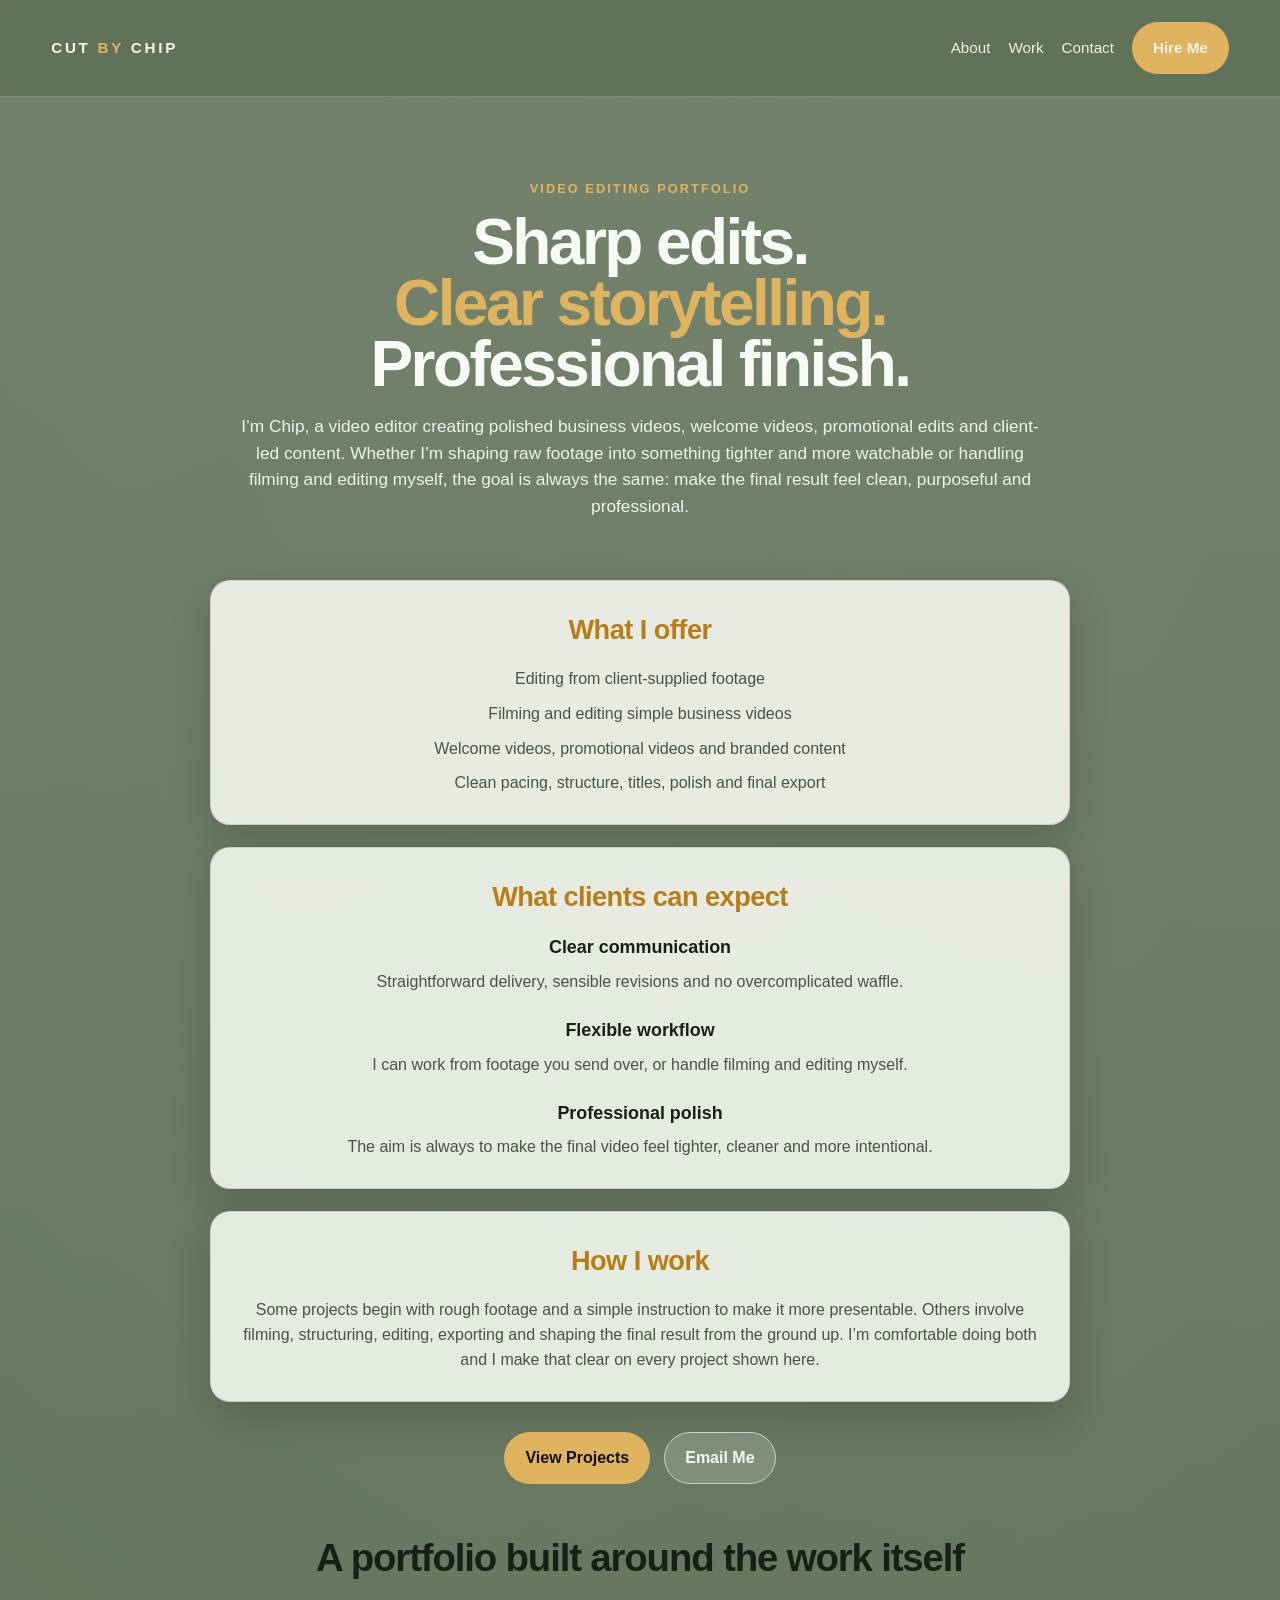
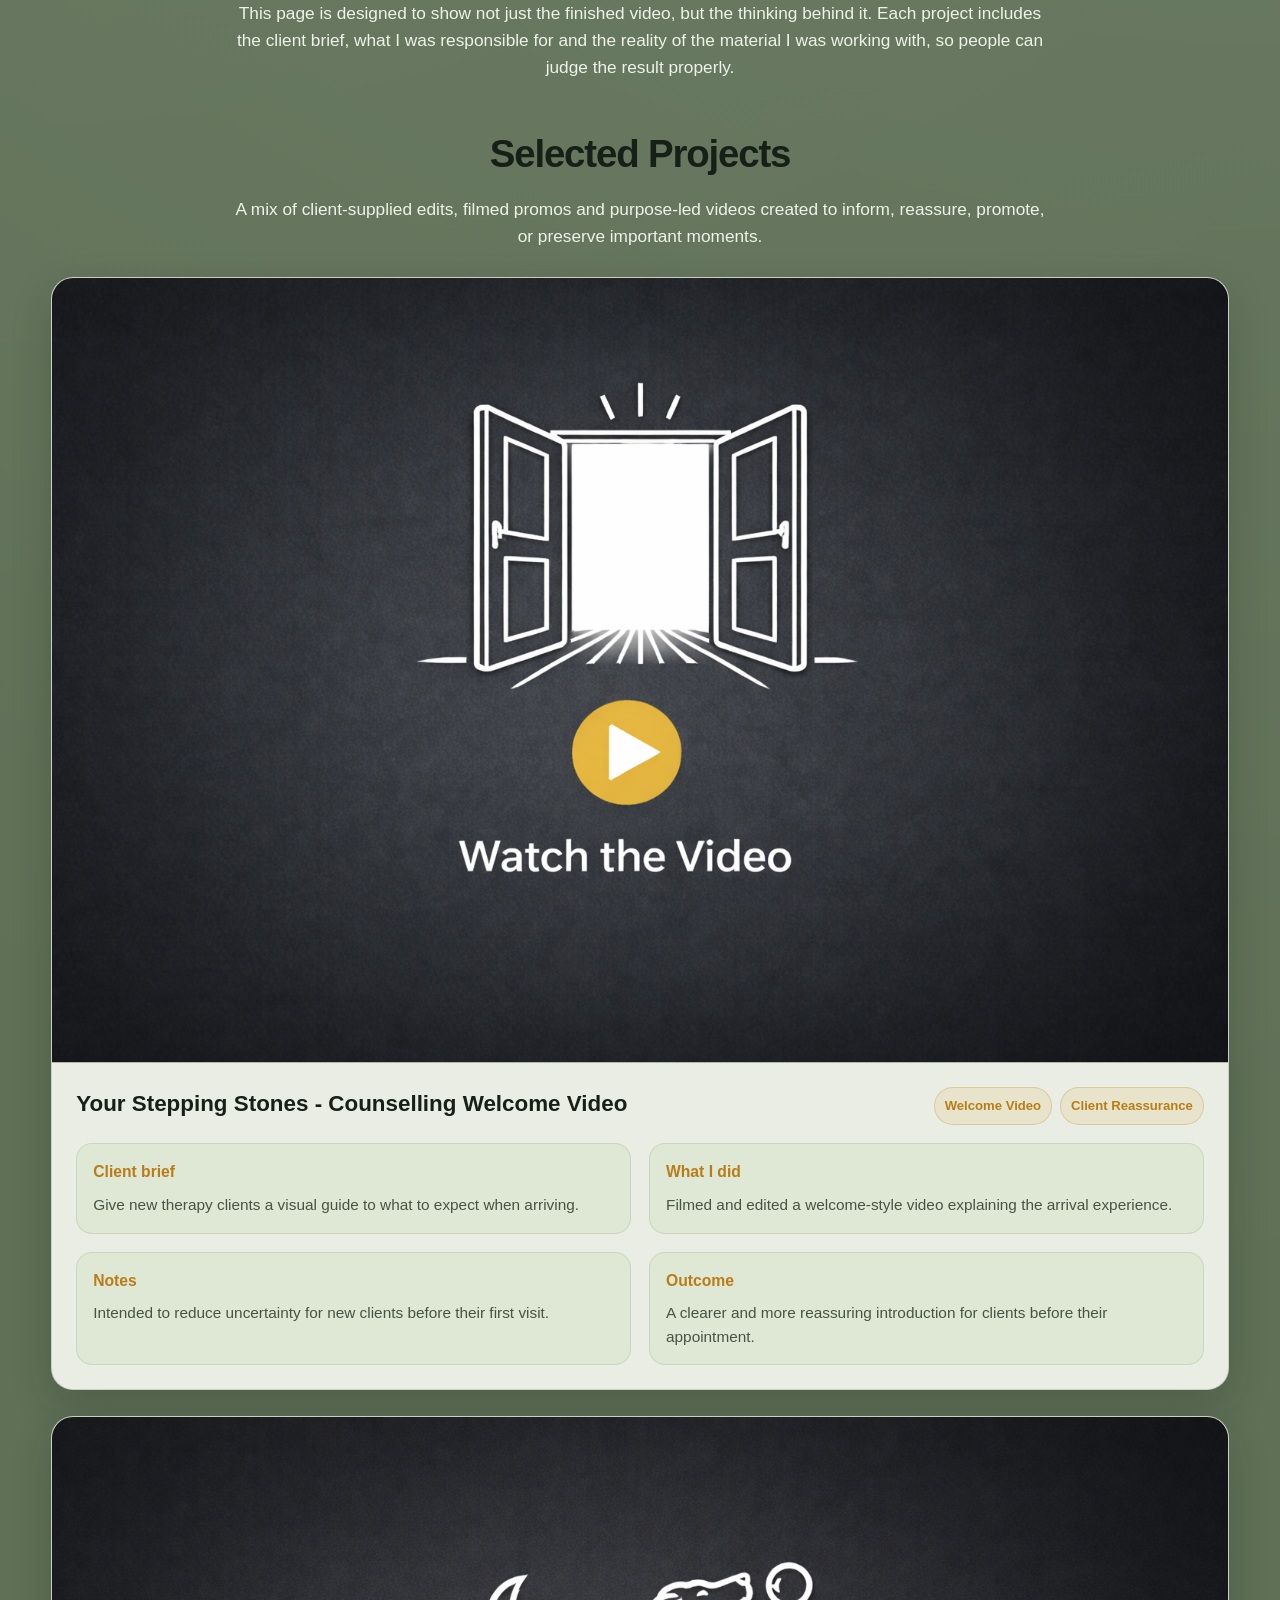
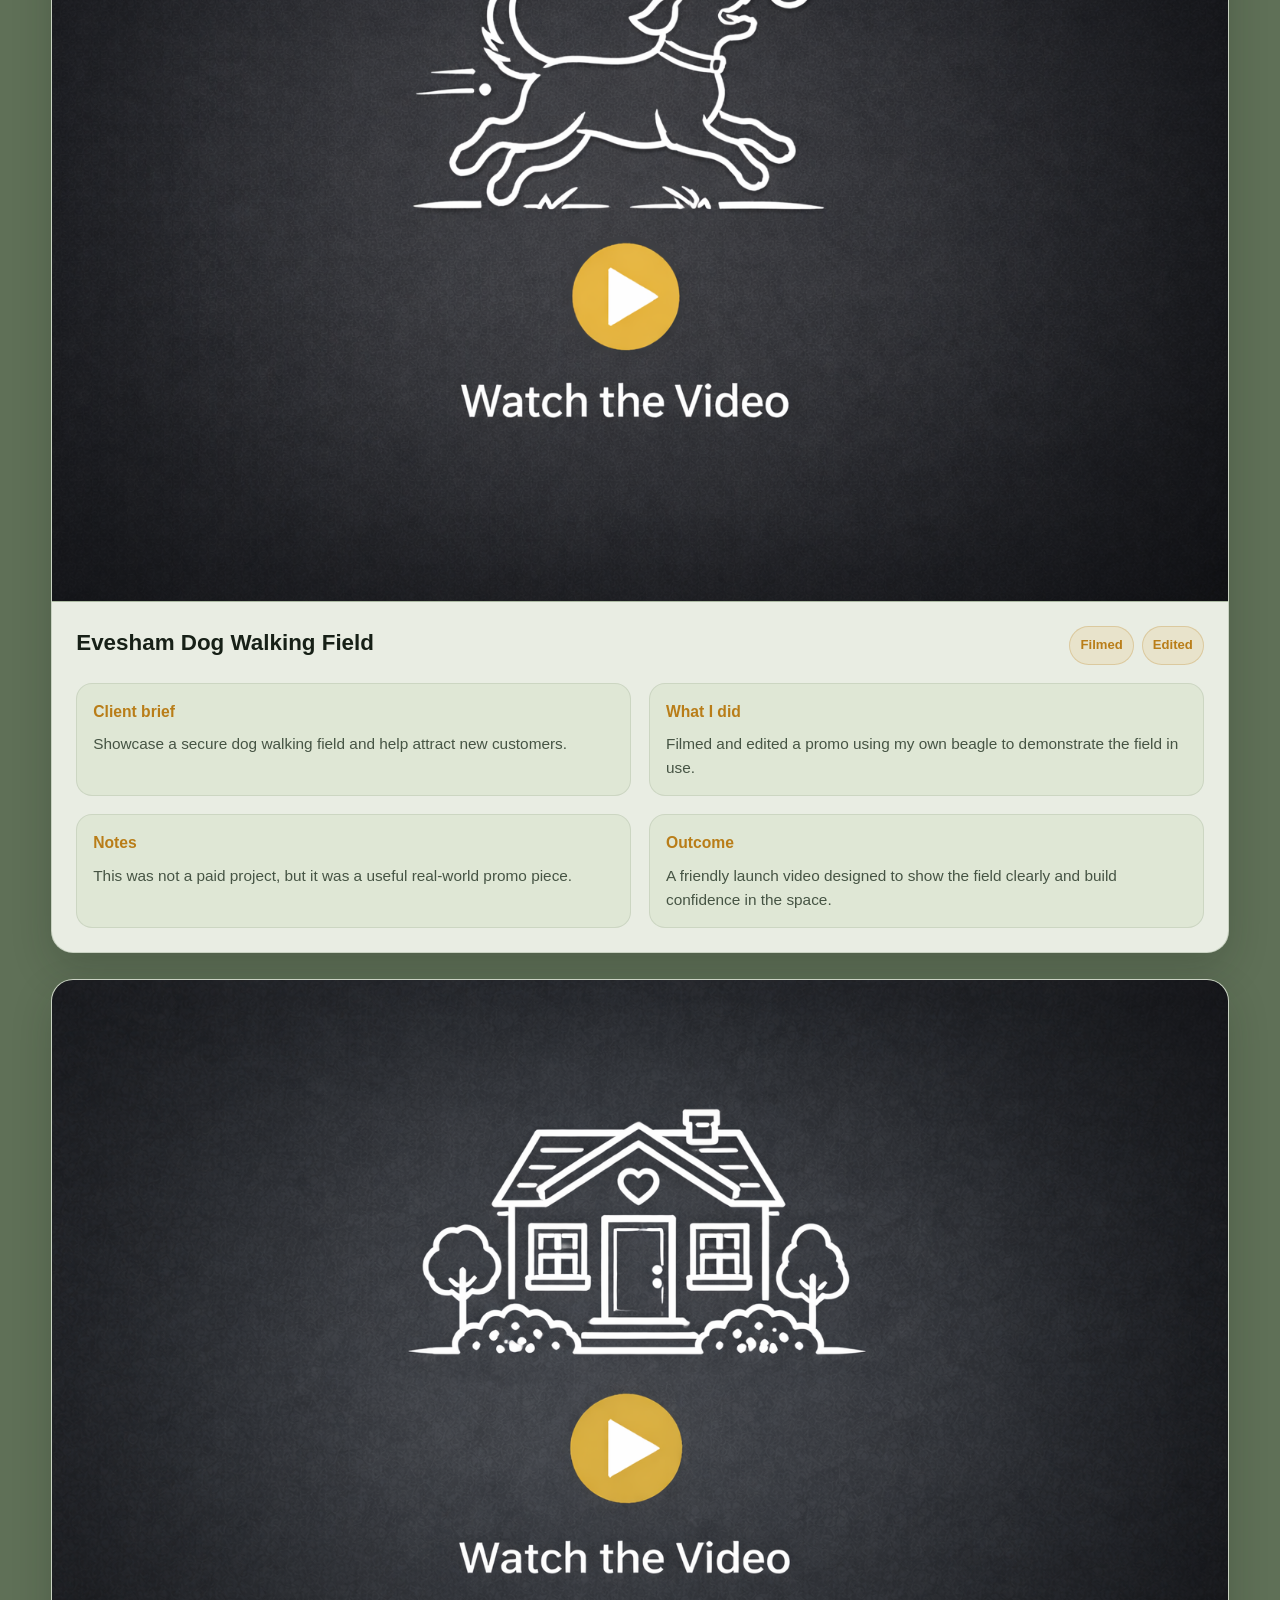
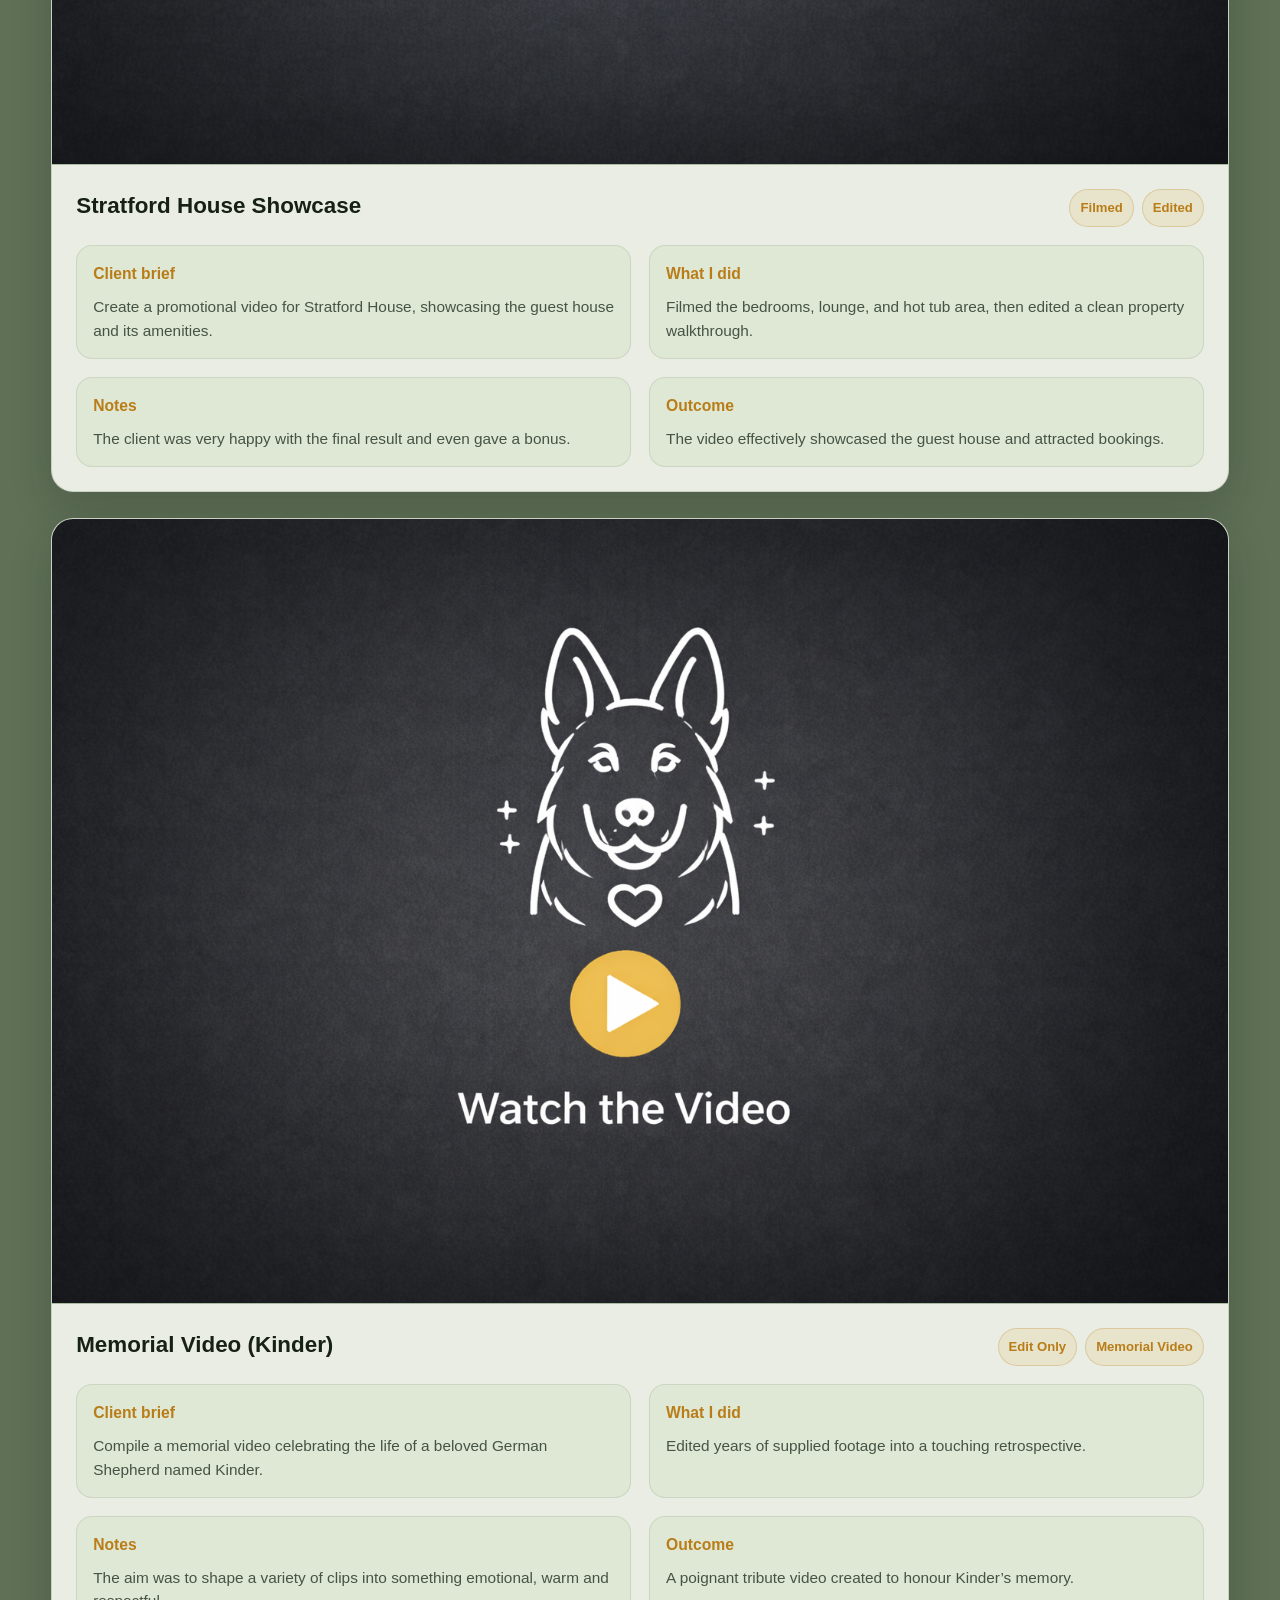
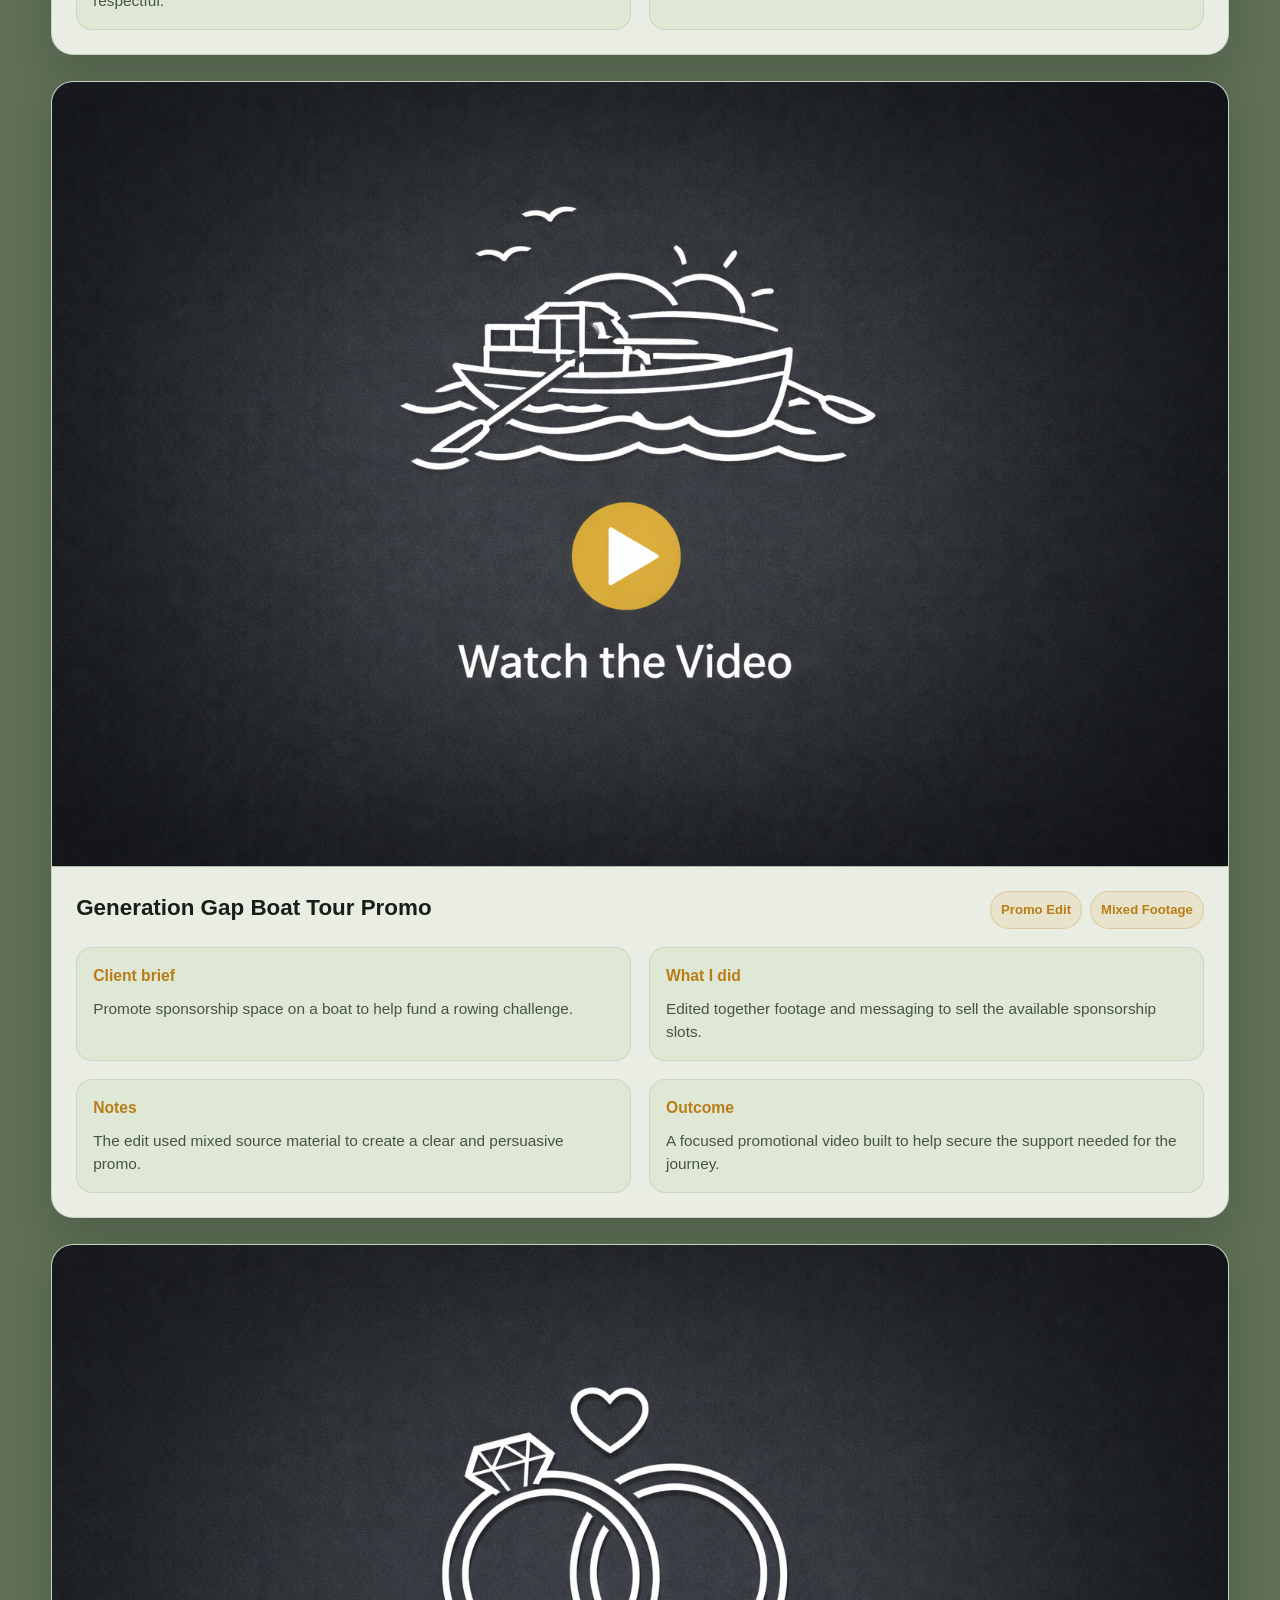
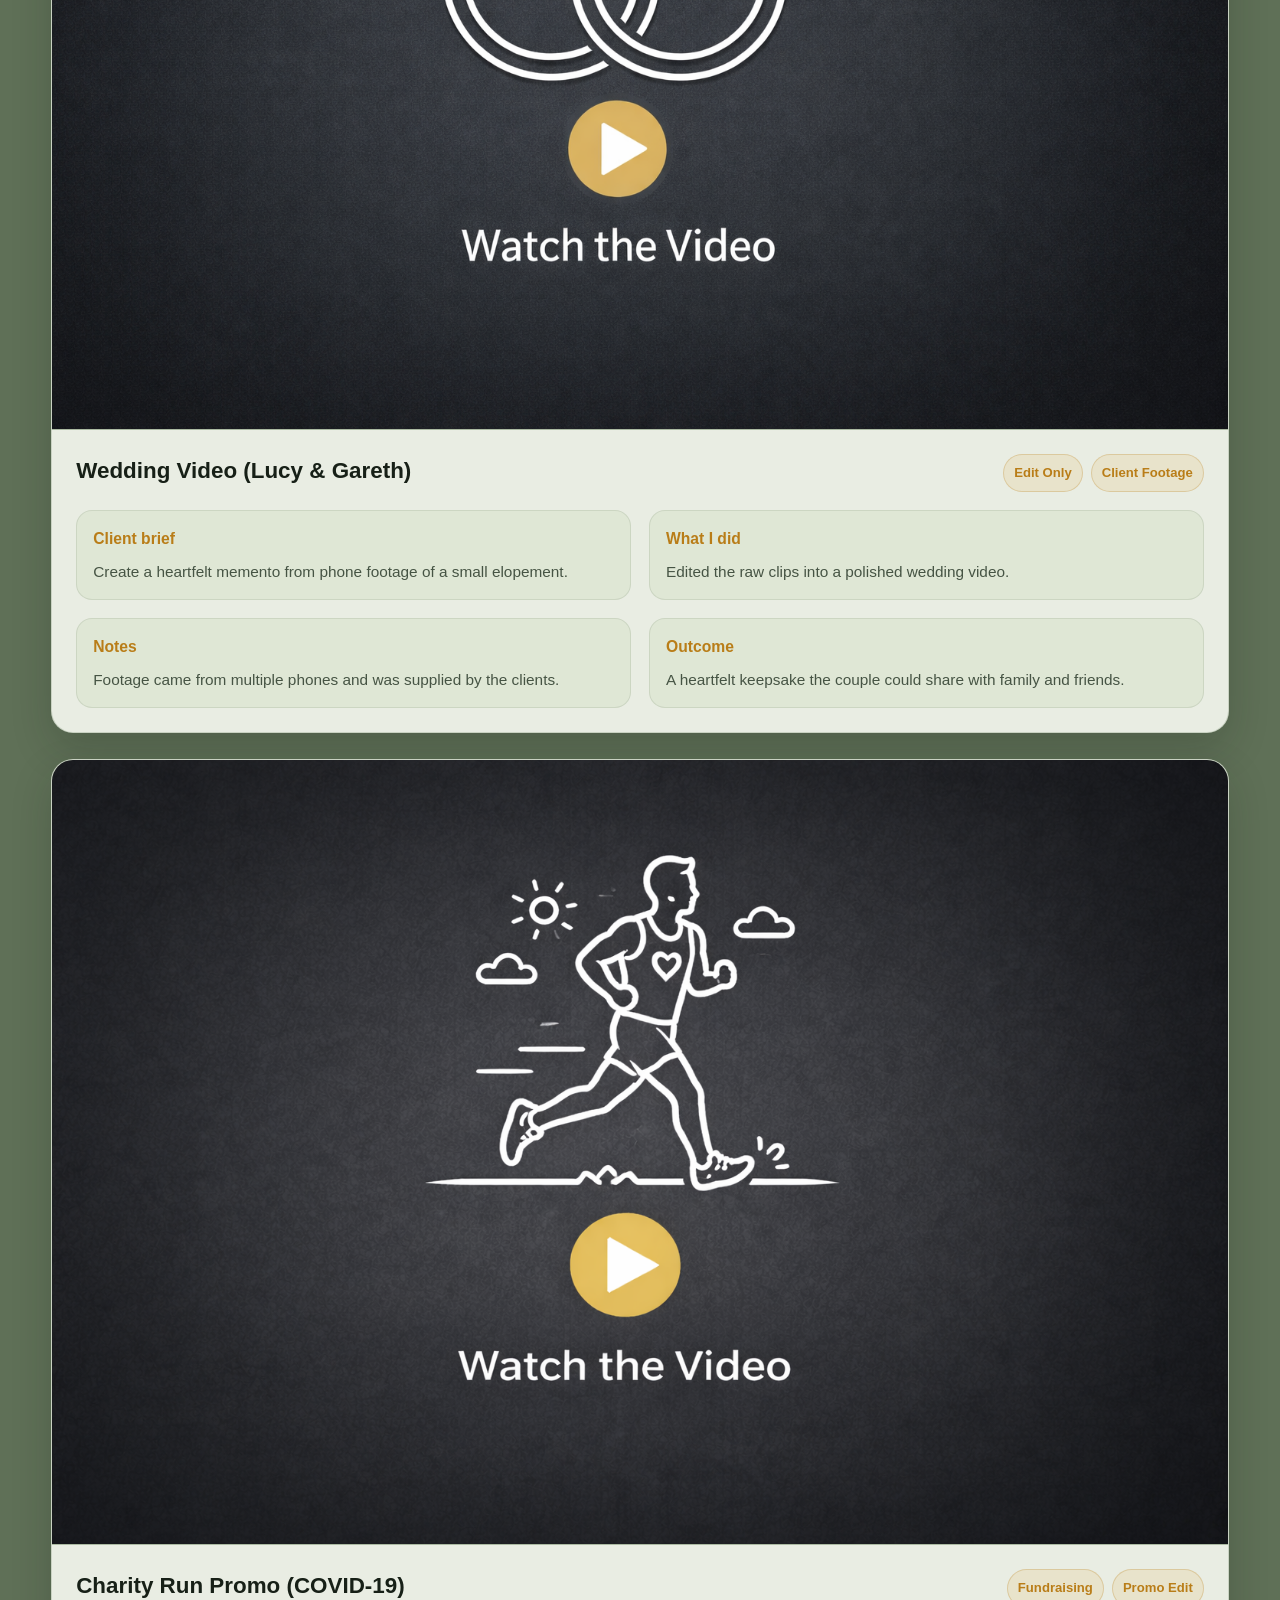
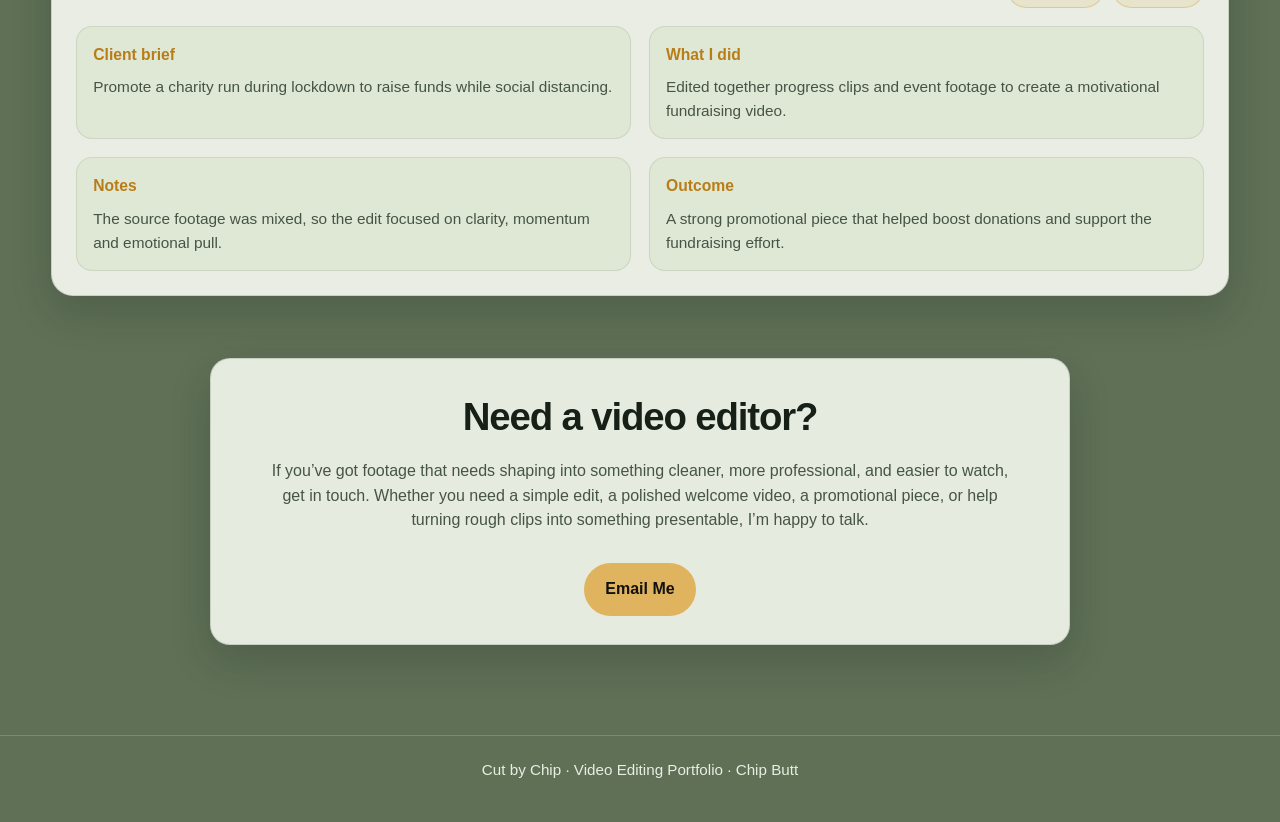
==== commit f979f54b: "Update index.html" ====
--- a/index.html
+++ b/index.html
@@ -6,7 +6,7 @@
   <title>Cut by Chip | Video Editing Portfolio</title>
   <meta
     name="description"
-    content="Video editing portfolio for Chip Butt. Clean, story-led editing for business promos, welcome videos, memorial videos, and client-supplied footage."
+    content="Video editing portfolio for Chip Butt. Clean, story-led editing for business promos, welcome videos, memorial videos and client-supplied footage."
   />
   <style>
     :root {
@@ -523,10 +523,10 @@
           Professional finish.
         </h1>
         <p class="intro-copy">
-          I’m Chip Butt, a video editor creating polished business videos, welcome videos,
-          promotional edits, and client-led content. Whether I’m shaping raw footage into
+          I’m Chip, a video editor creating polished business videos, welcome videos,
+          promotional edits and client-led content. Whether I’m shaping raw footage into
           something tighter and more watchable or handling filming and editing myself, the goal
-          is always the same: make the final result feel clean, purposeful, and professional.
+          is always the same: make the final result feel clean, purposeful and professional.
         </p>
       </div>
     </section>
@@ -540,8 +540,8 @@
             <ul class="offer-list">
               <li>Editing from client-supplied footage</li>
               <li>Filming and editing simple business videos</li>
-              <li>Welcome videos, promotional videos, and branded content</li>
-              <li>Clean pacing, structure, titles, polish, and final export</li>
+              <li>Welcome videos, promotional videos and branded content</li>
+              <li>Clean pacing, structure, titles, polish and final export</li>
             </ul>
           </div>
 
@@ -550,7 +550,7 @@
             <div class="expect-list">
               <div>
                 <h3>Clear communication</h3>
-                <p>Straightforward delivery, sensible revisions, and no overcomplicated waffle.</p>
+                <p>Straightforward delivery, sensible revisions and no overcomplicated waffle.</p>
               </div>
 
               <div>
@@ -560,7 +560,7 @@
 
               <div>
                 <h3>Professional polish</h3>
-                <p>The aim is always to make the final video feel tighter, cleaner, and more intentional.</p>
+                <p>The aim is always to make the final video feel tighter, cleaner and more intentional.</p>
               </div>
             </div>
           </div>
@@ -569,8 +569,8 @@
             <h2>How I work</h2>
             <p>
               Some projects begin with rough footage and a simple instruction to make it more presentable.
-              Others involve filming, structuring, editing, exporting, and shaping the final result from
-              the ground up. I’m comfortable doing both, and I make that clear on every project shown here.
+              Others involve filming, structuring, editing, exporting and shaping the final result from
+              the ground up. I’m comfortable doing both and I make that clear on every project shown here.
             </p>
           </div>
 
@@ -588,7 +588,7 @@
         <h2 class="section-title">A portfolio built around the work itself</h2>
         <p class="section-copy">
           This page is designed to show not just the finished video, but the thinking behind it.
-          Each project includes the client brief, what I was responsible for, and the reality of
+          Each project includes the client brief, what I was responsible for and the reality of
           the material I was working with, so people can judge the result properly.
         </p>
       </div>
@@ -598,7 +598,7 @@
       <div class="wrap">
         <h2 class="section-title">Selected Projects</h2>
         <p class="section-copy">
-          A mix of client-supplied edits, filmed promos, and purpose-led videos created to inform,
+          A mix of client-supplied edits, filmed promos and purpose-led videos created to inform,
           reassure, promote, or preserve important moments.
         </p>
 
@@ -613,7 +613,7 @@
             <div class="project-body">
               <div class="project-top">
                 <div>
-                  <h3 class="project-title">Stepping Stones Welcome Video</h3>
+                  <h3 class="project-title">Your Stepping Stones - Counselling Welcome Video</h3>
                 </div>
                 <div class="tag-row">
                   <span class="tag">Welcome Video</span>
@@ -680,7 +680,7 @@
 
           <article class="project">
             <div class="project-media">
-              <button class="video-thumb open-video" type="button" data-title="Stratford House Avert" data-video="https://drive.google.com/file/d/1gGcUlahpTm7bW4P-dLCfvPLK-rkNEK5A/preview" data-ratio="landscape">
+              <button class="video-thumb open-video" type="button" data-title="Stratford House Advert" data-video="https://drive.google.com/file/d/1gGcUlahpTm7bW4P-dLCfvPLK-rkNEK5A/preview" data-ratio="landscape">
                 <img src="Stratford House Avert.png" alt="Thumbnail for Stratford House" />
               </button>
             </div>
@@ -742,7 +742,7 @@
                 </div>
                 <div class="project-box">
                   <h4>Notes</h4>
-                  <p>The aim was to shape a variety of clips into something emotional, warm, and respectful.</p>
+                  <p>The aim was to shape a variety of clips into something emotional, warm and respectful.</p>
                 </div>
                 <div class="project-box">
                   <h4>Outcome</h4>
@@ -853,7 +853,7 @@
                 </div>
                 <div class="project-box">
                   <h4>Notes</h4>
-                  <p>The source footage was mixed, so the edit focused on clarity, momentum, and emotional pull.</p>
+                  <p>The source footage was mixed, so the edit focused on clarity, momentum and emotional pull.</p>
                 </div>
                 <div class="project-box">
                   <h4>Outcome</h4>
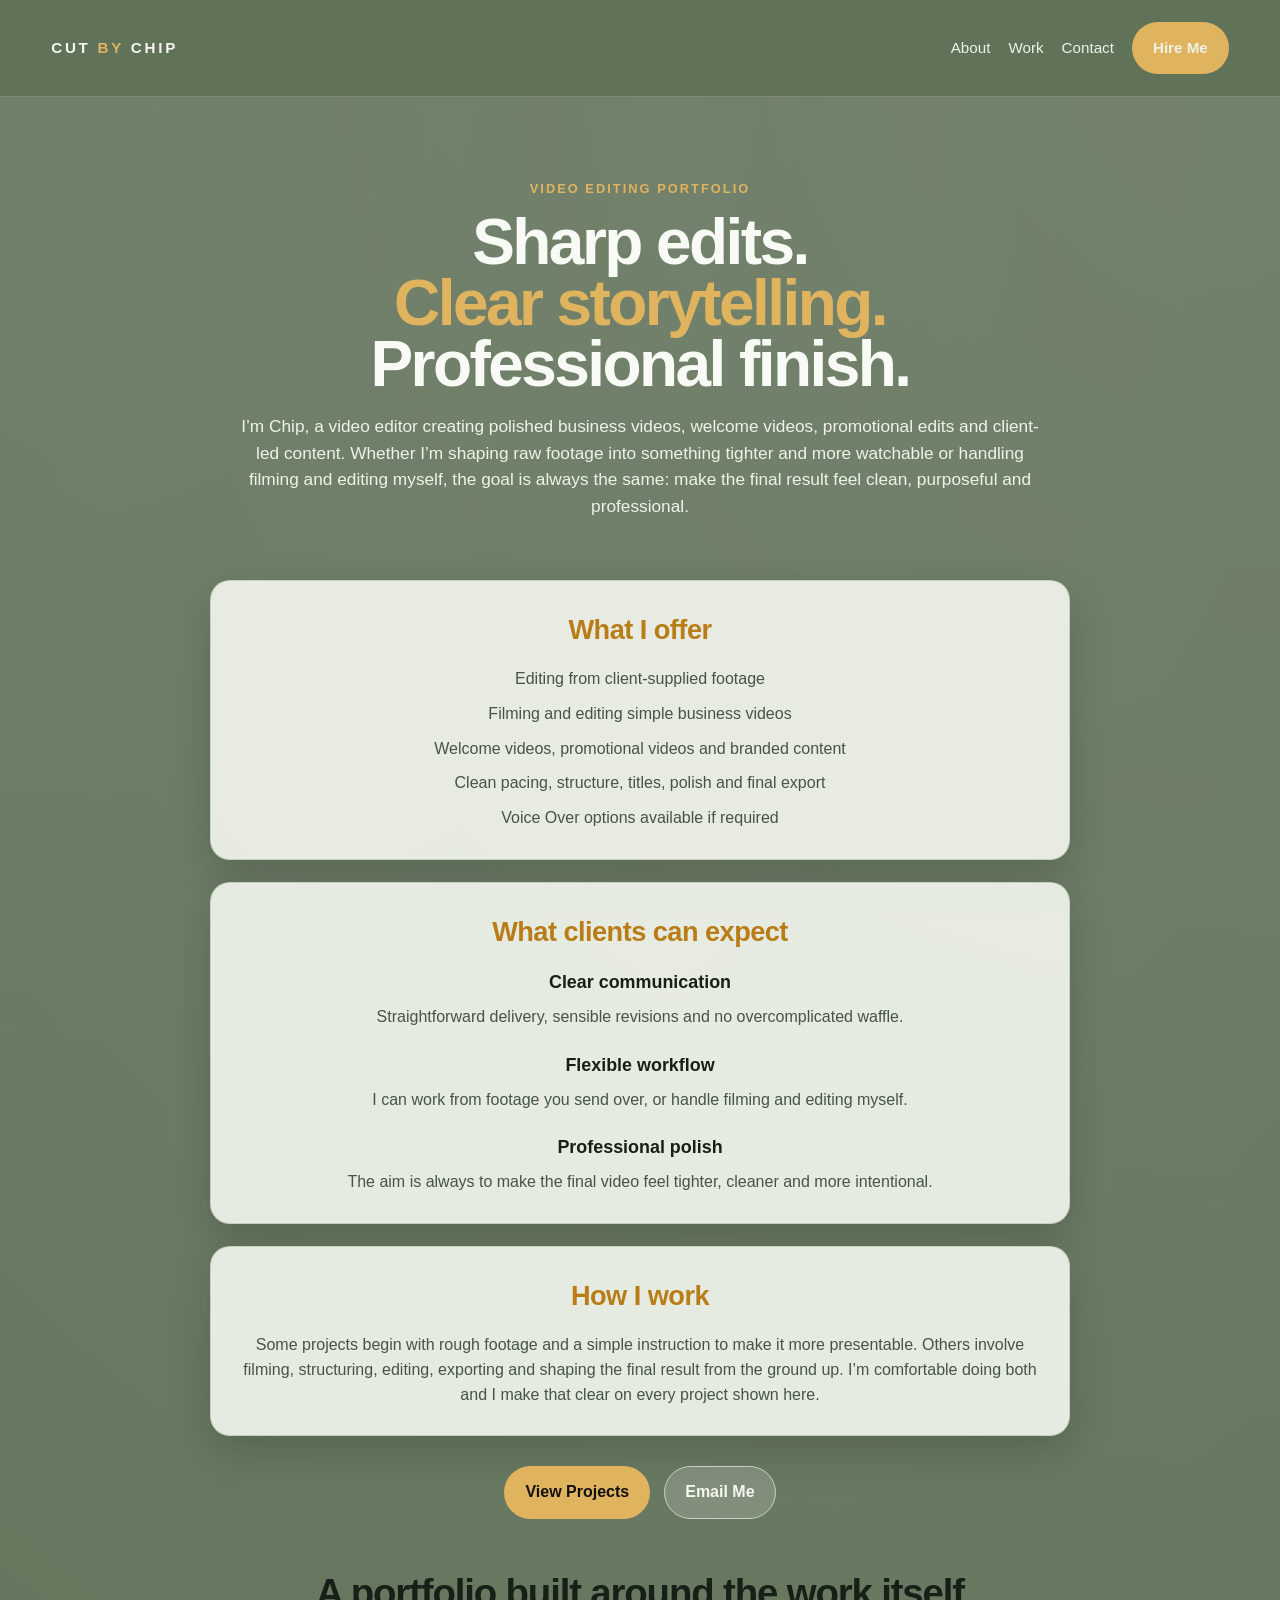
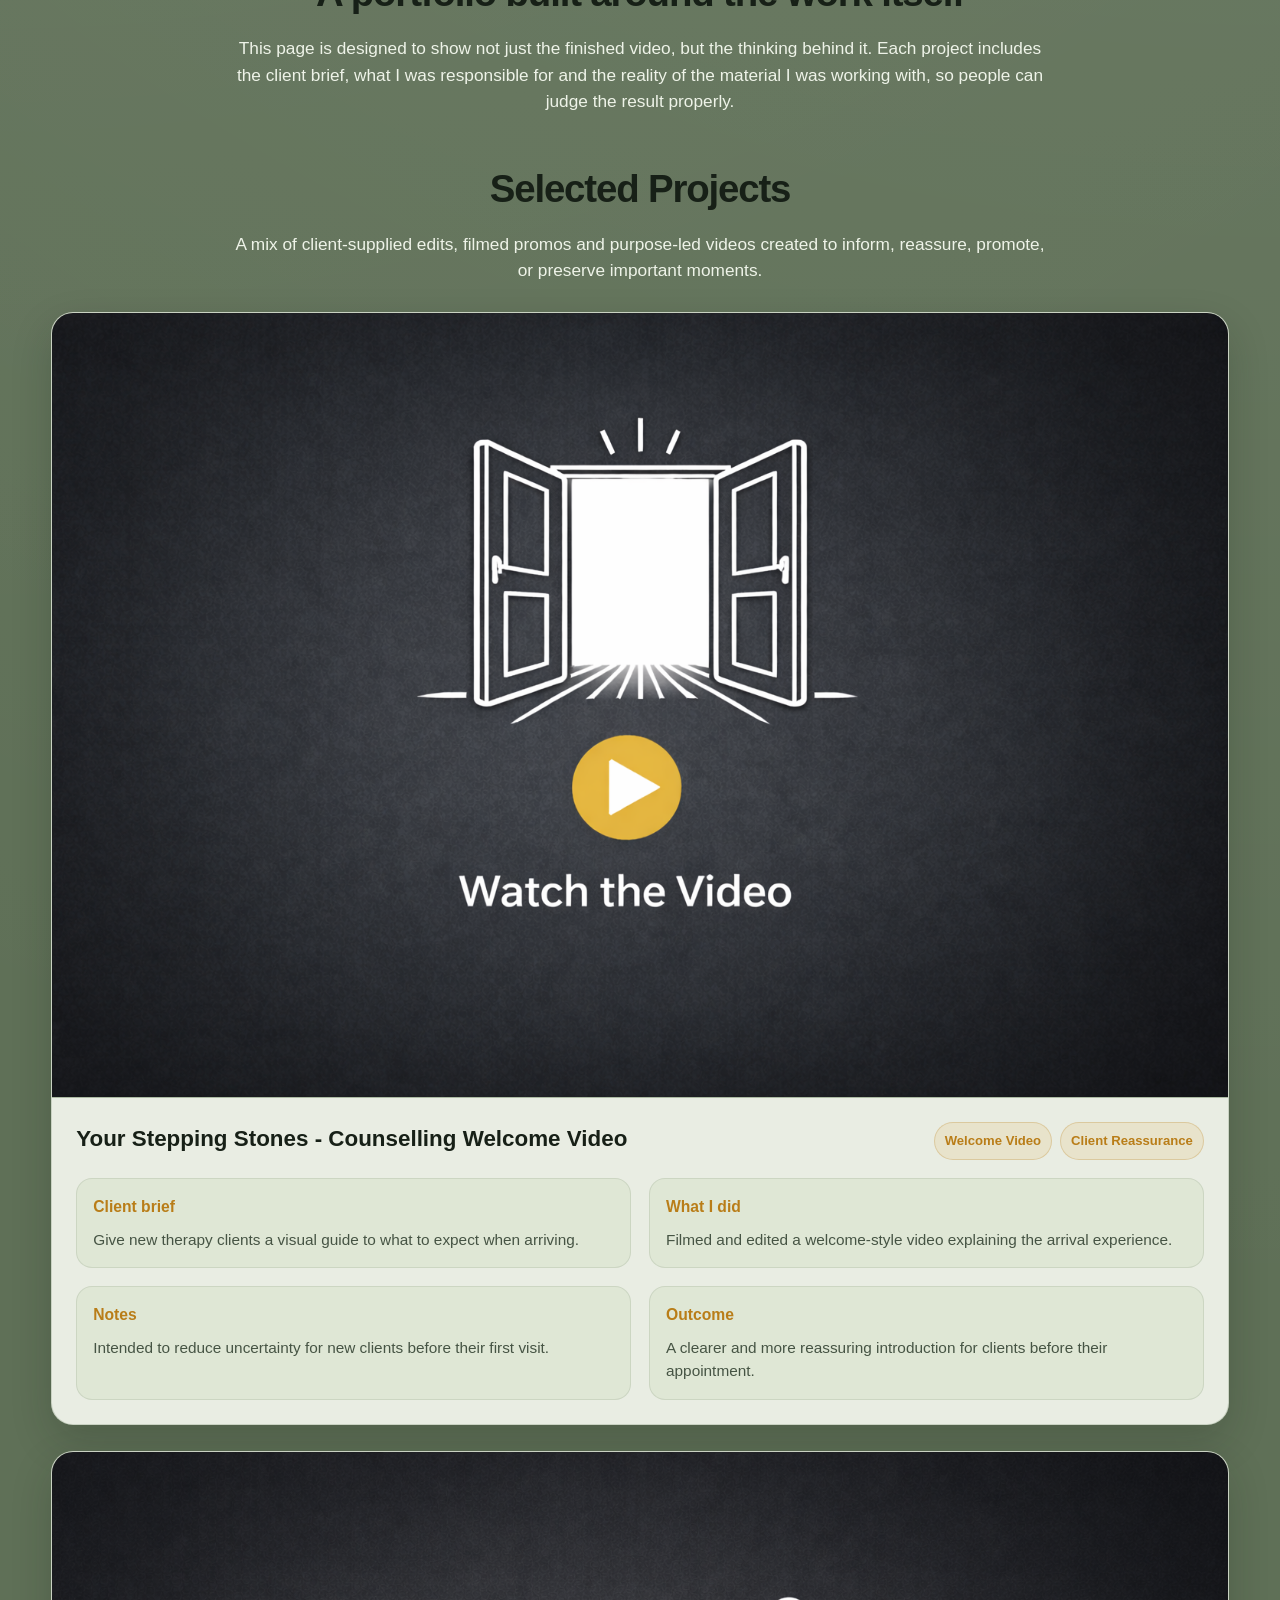
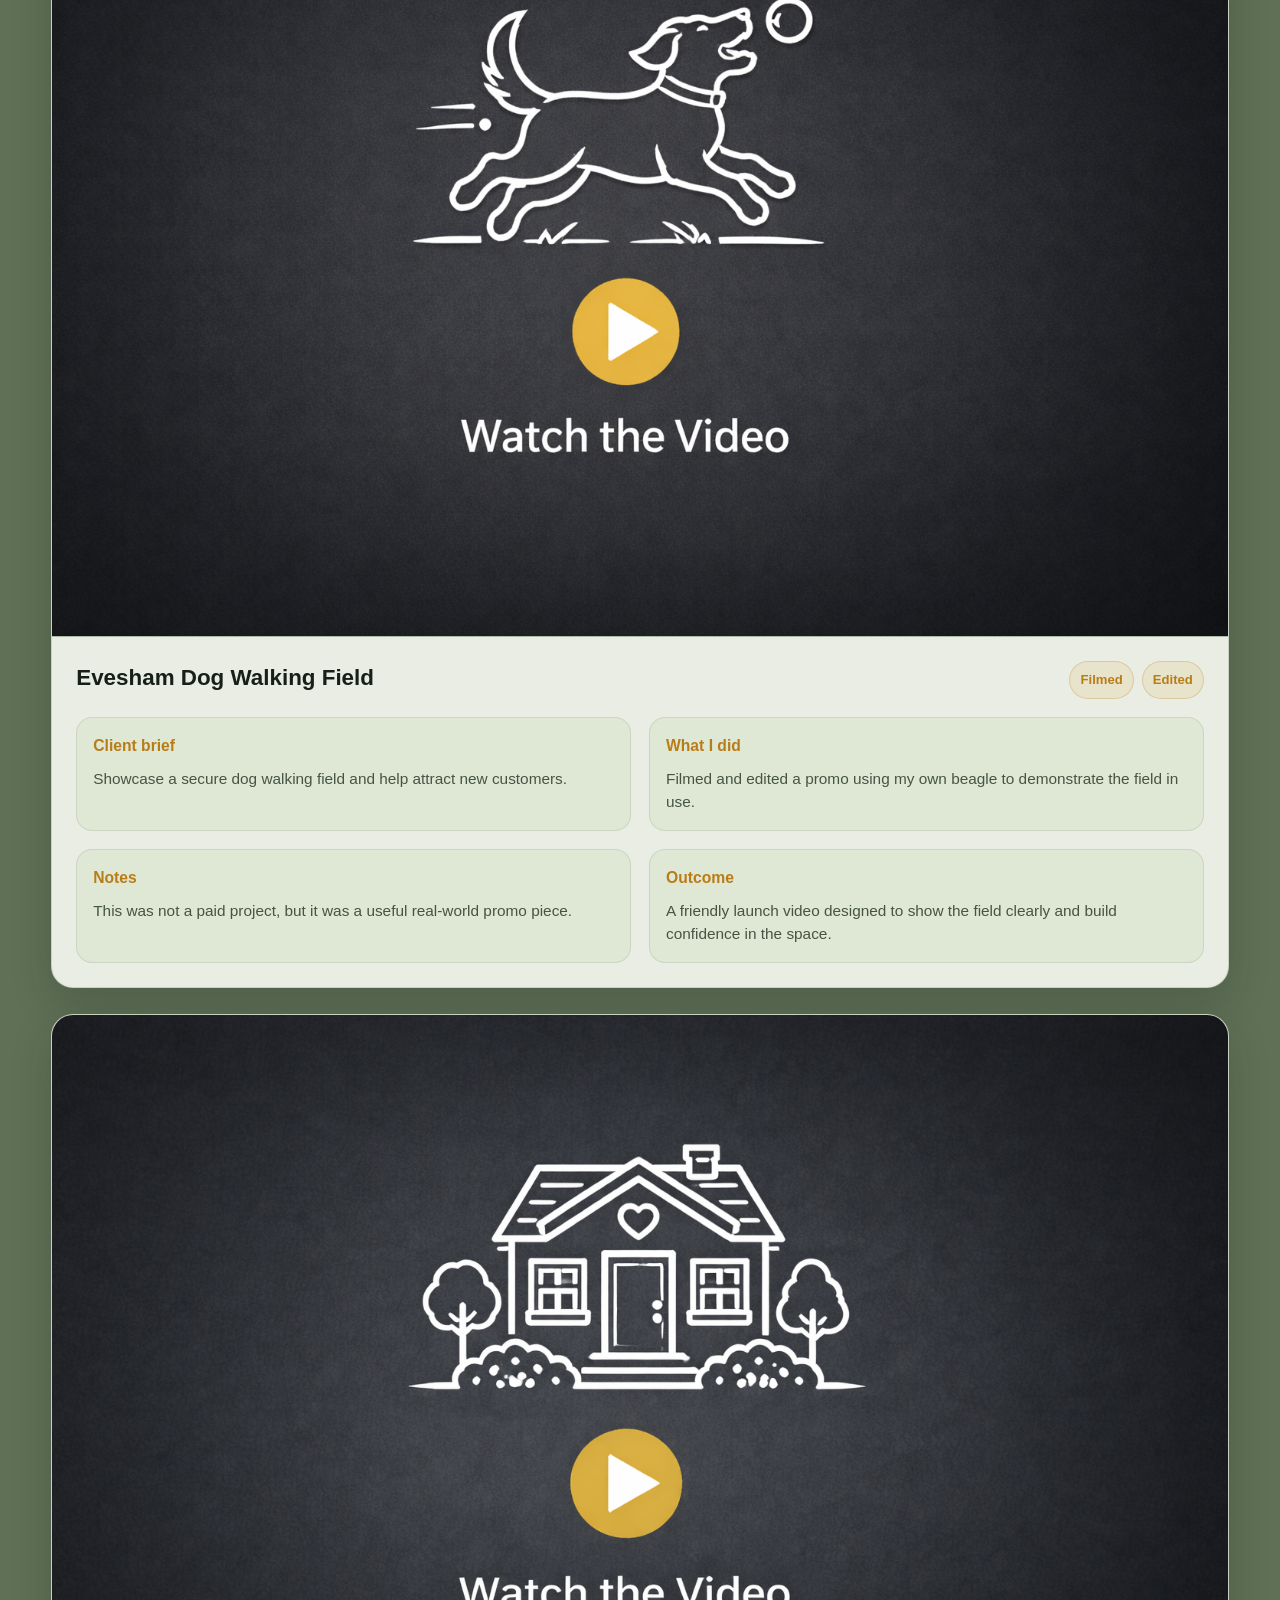
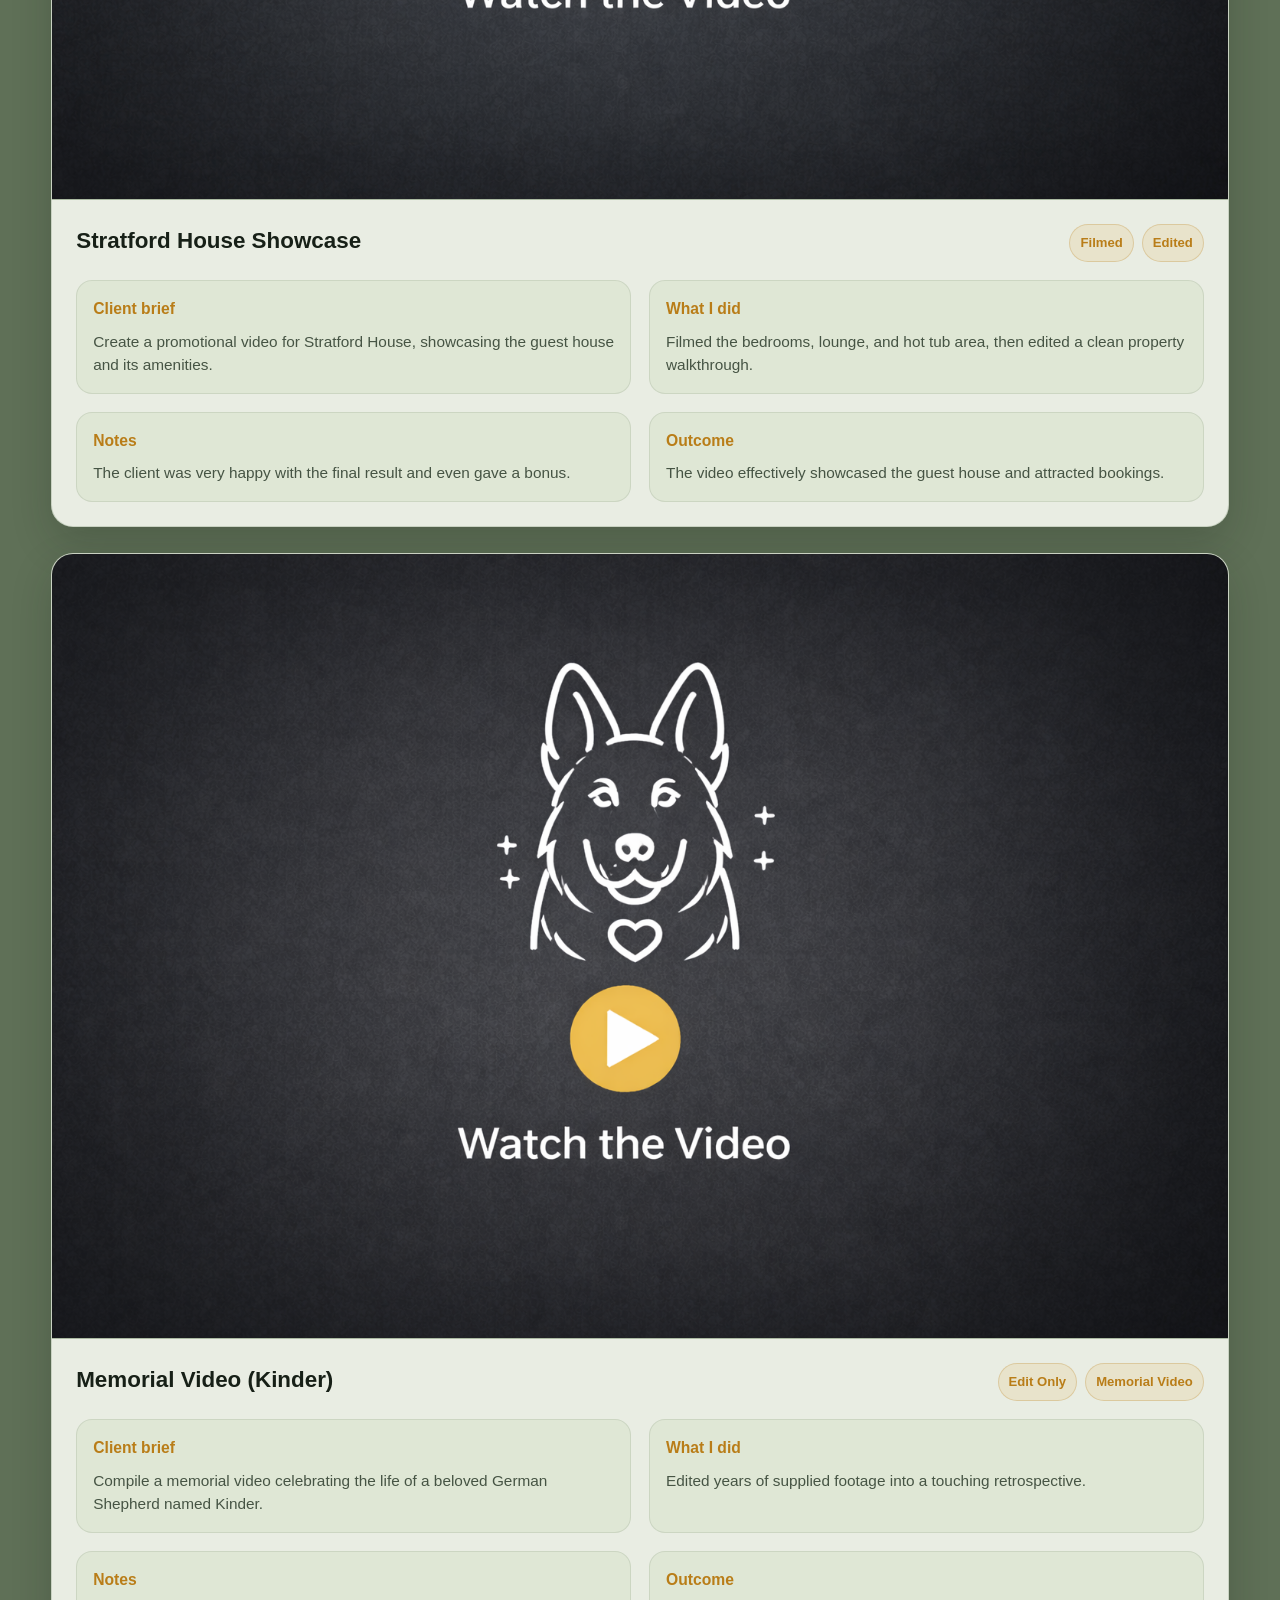
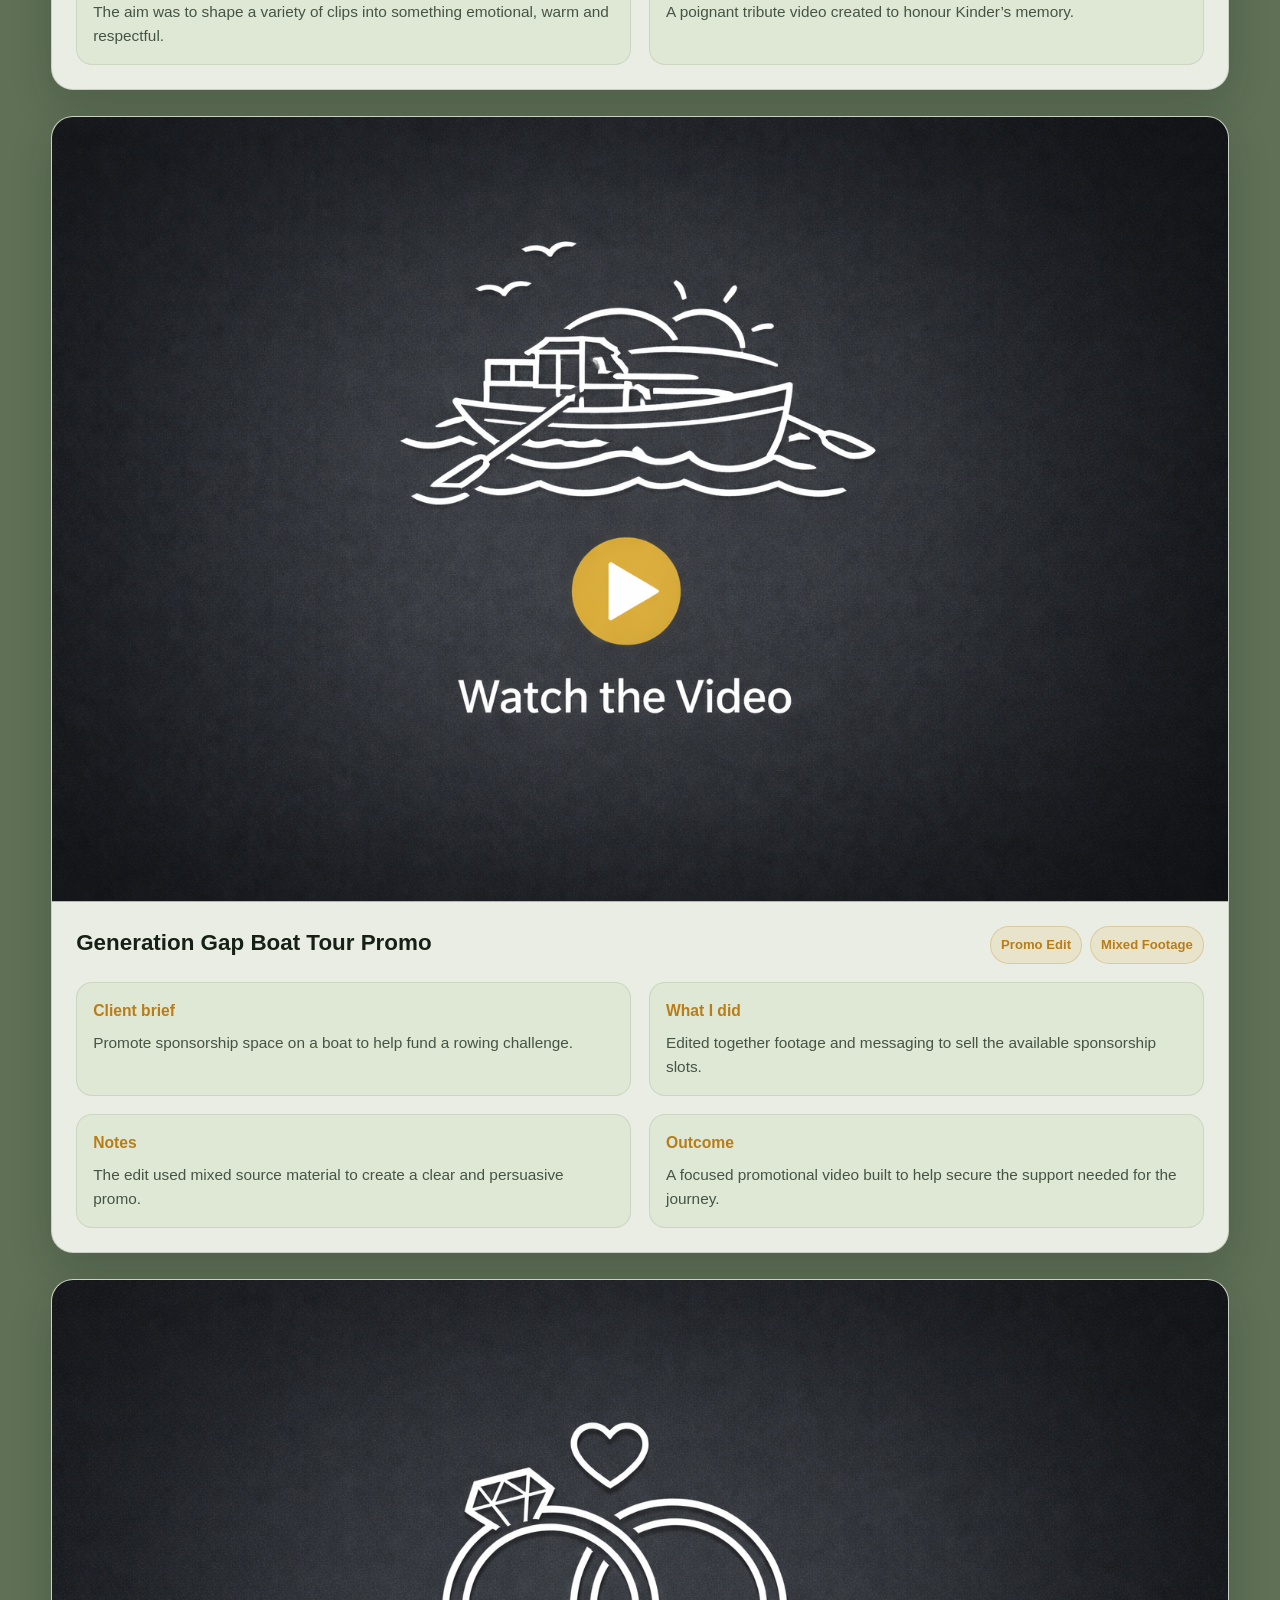
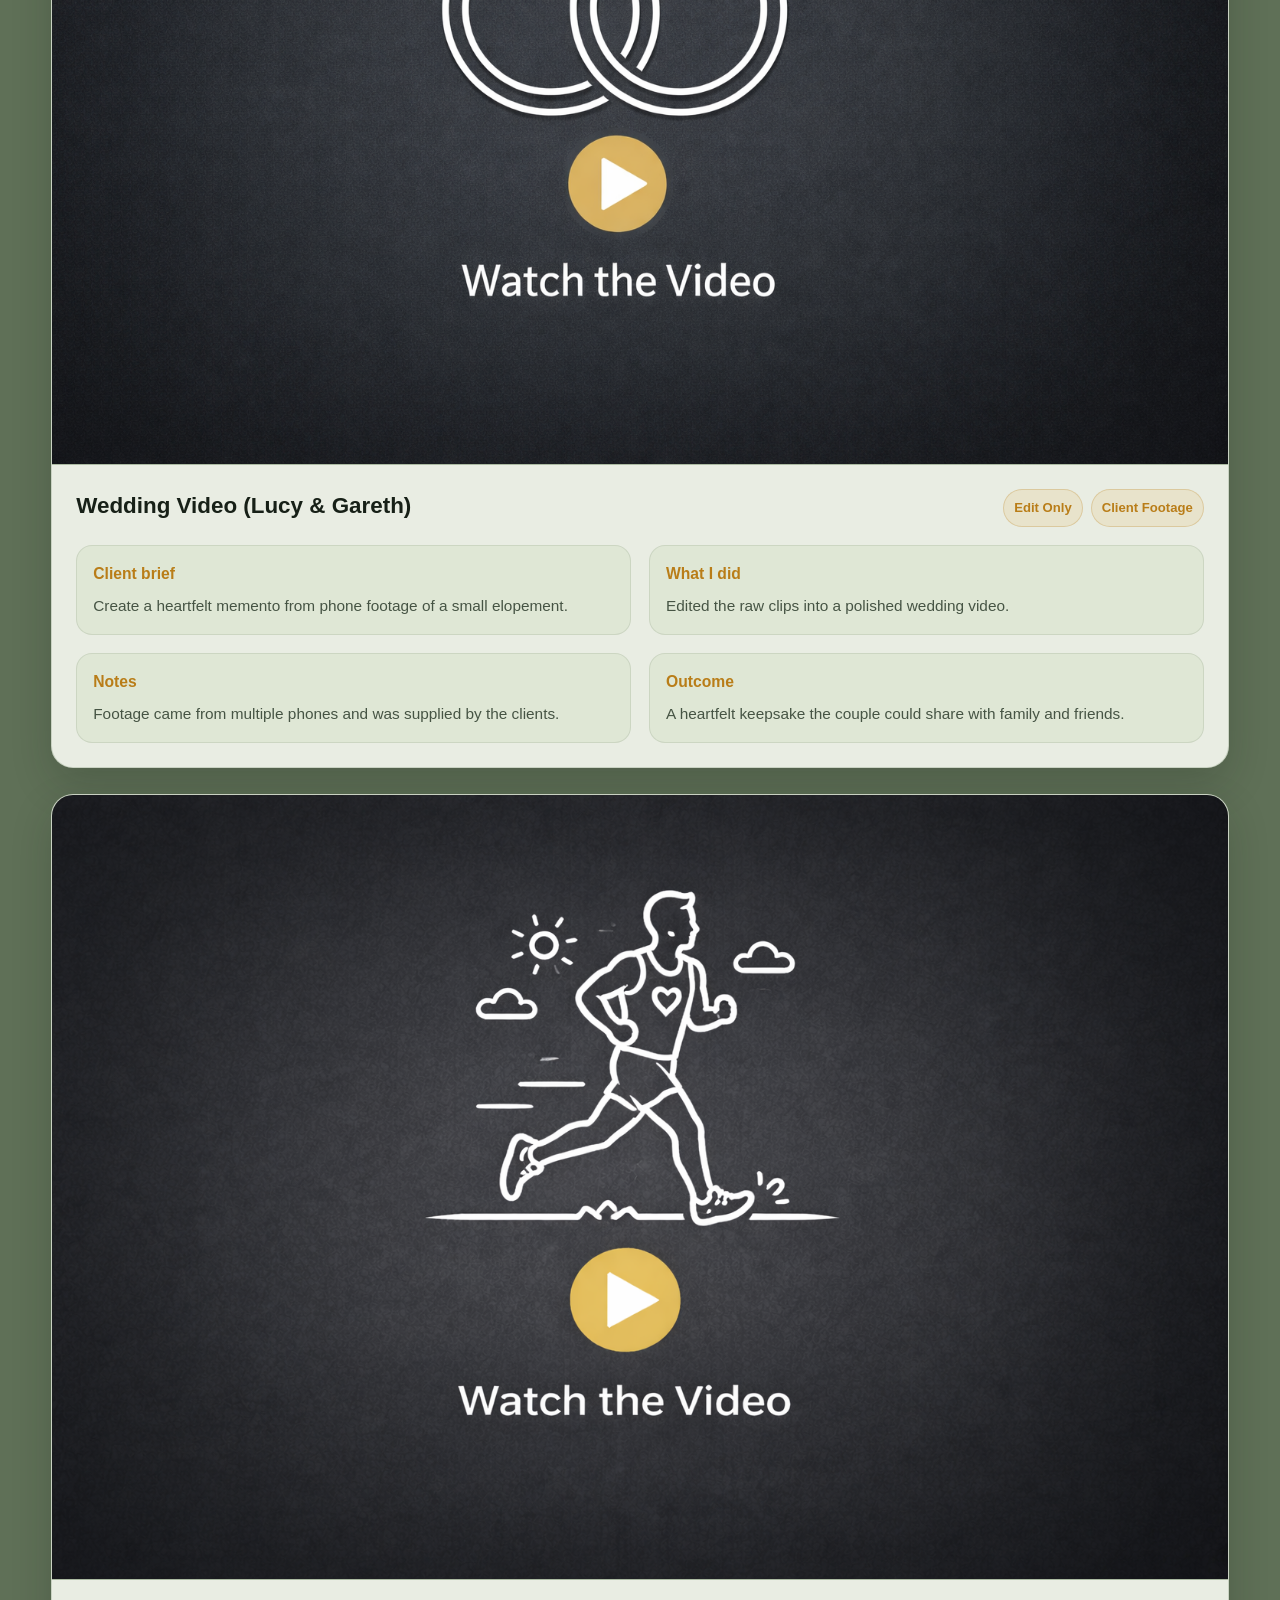
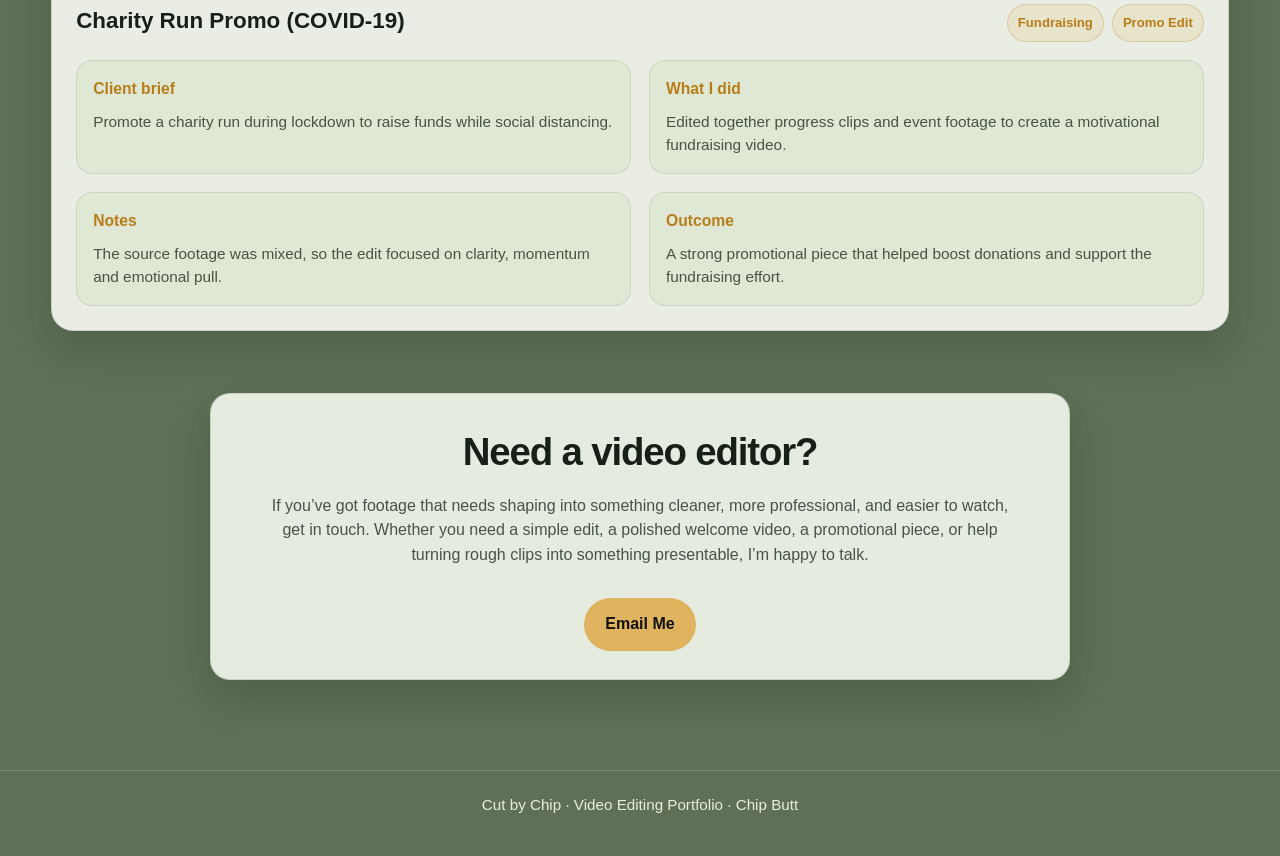
==== commit 30096ca7: "Update index.html" ====
--- a/index.html
+++ b/index.html
@@ -541,7 +541,8 @@
               <li>Editing from client-supplied footage</li>
               <li>Filming and editing simple business videos</li>
               <li>Welcome videos, promotional videos and branded content</li>
-              <li>Clean pacing, structure, titles, polish and final export</li>
+              <li>Clean pacing, structure, titles, polish and final export</li> 
+              <li>Voice Over options available if required</li>
             </ul>
           </div>
 
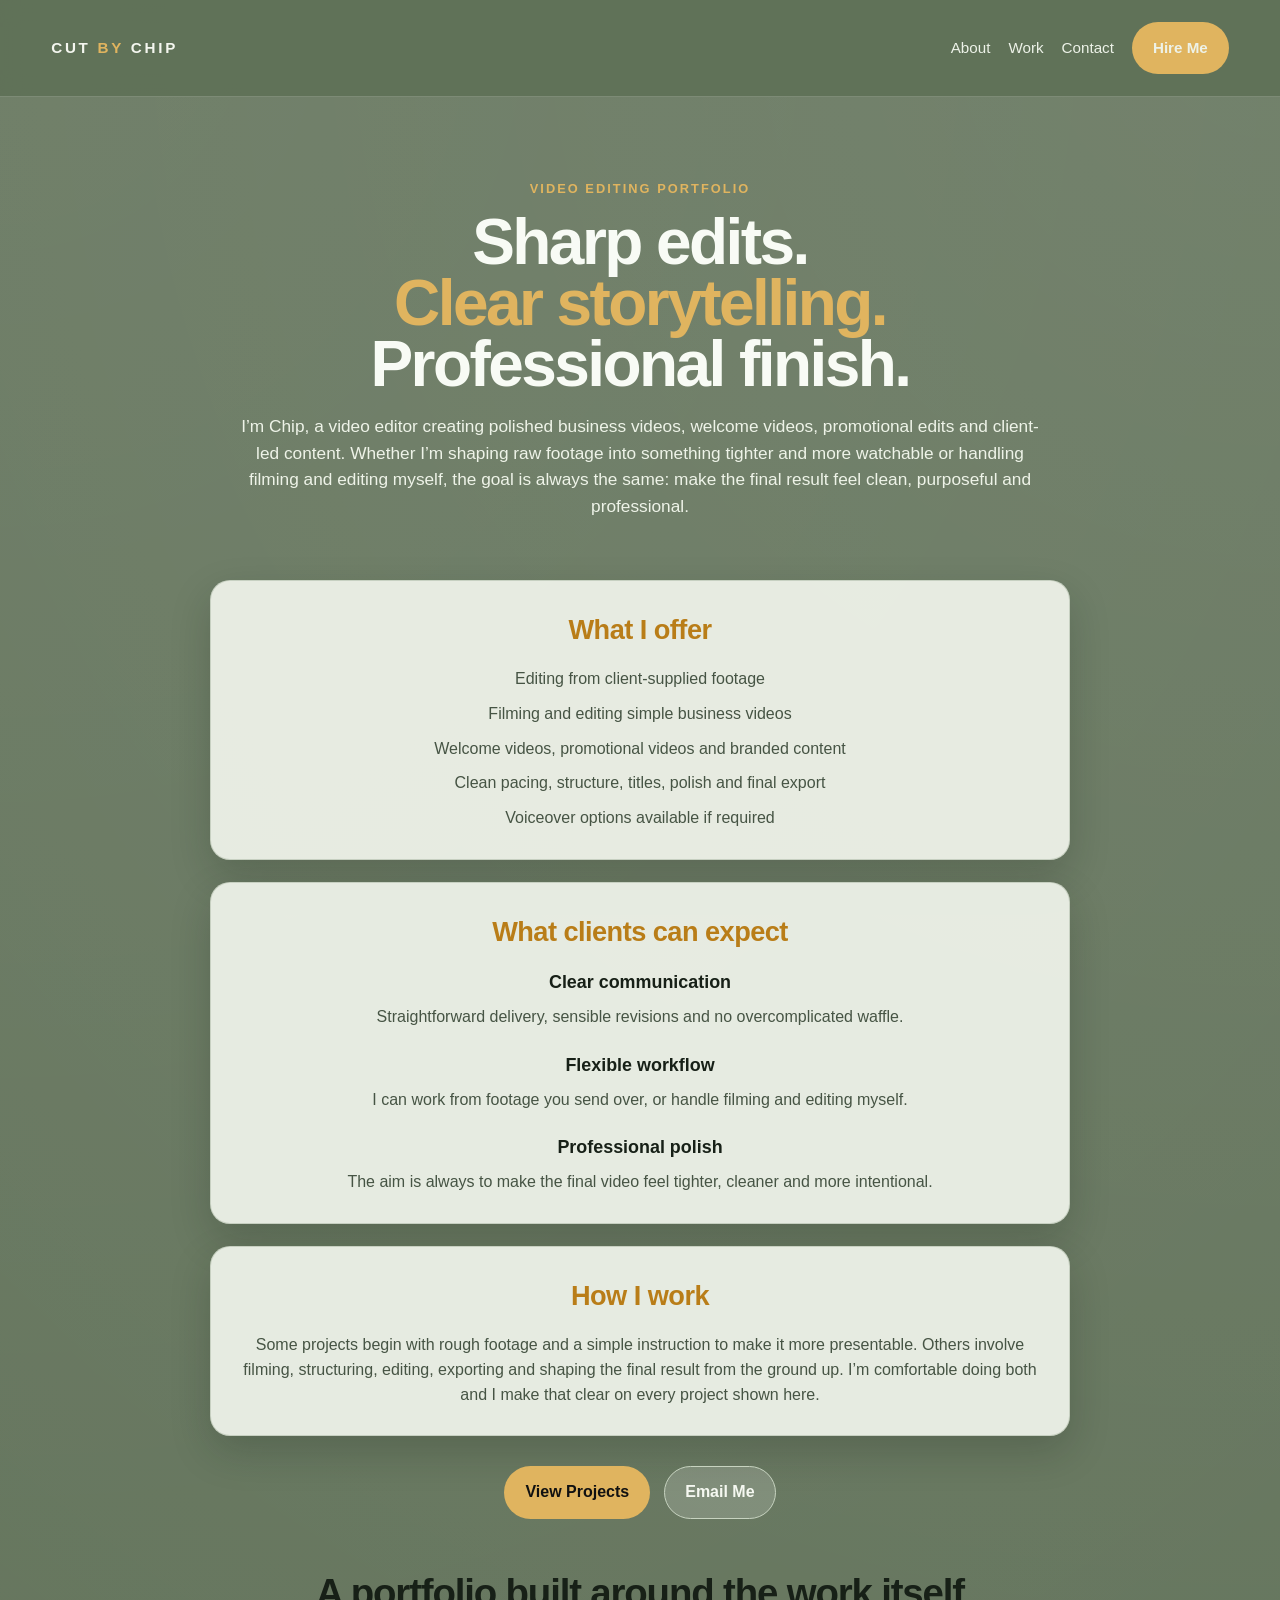
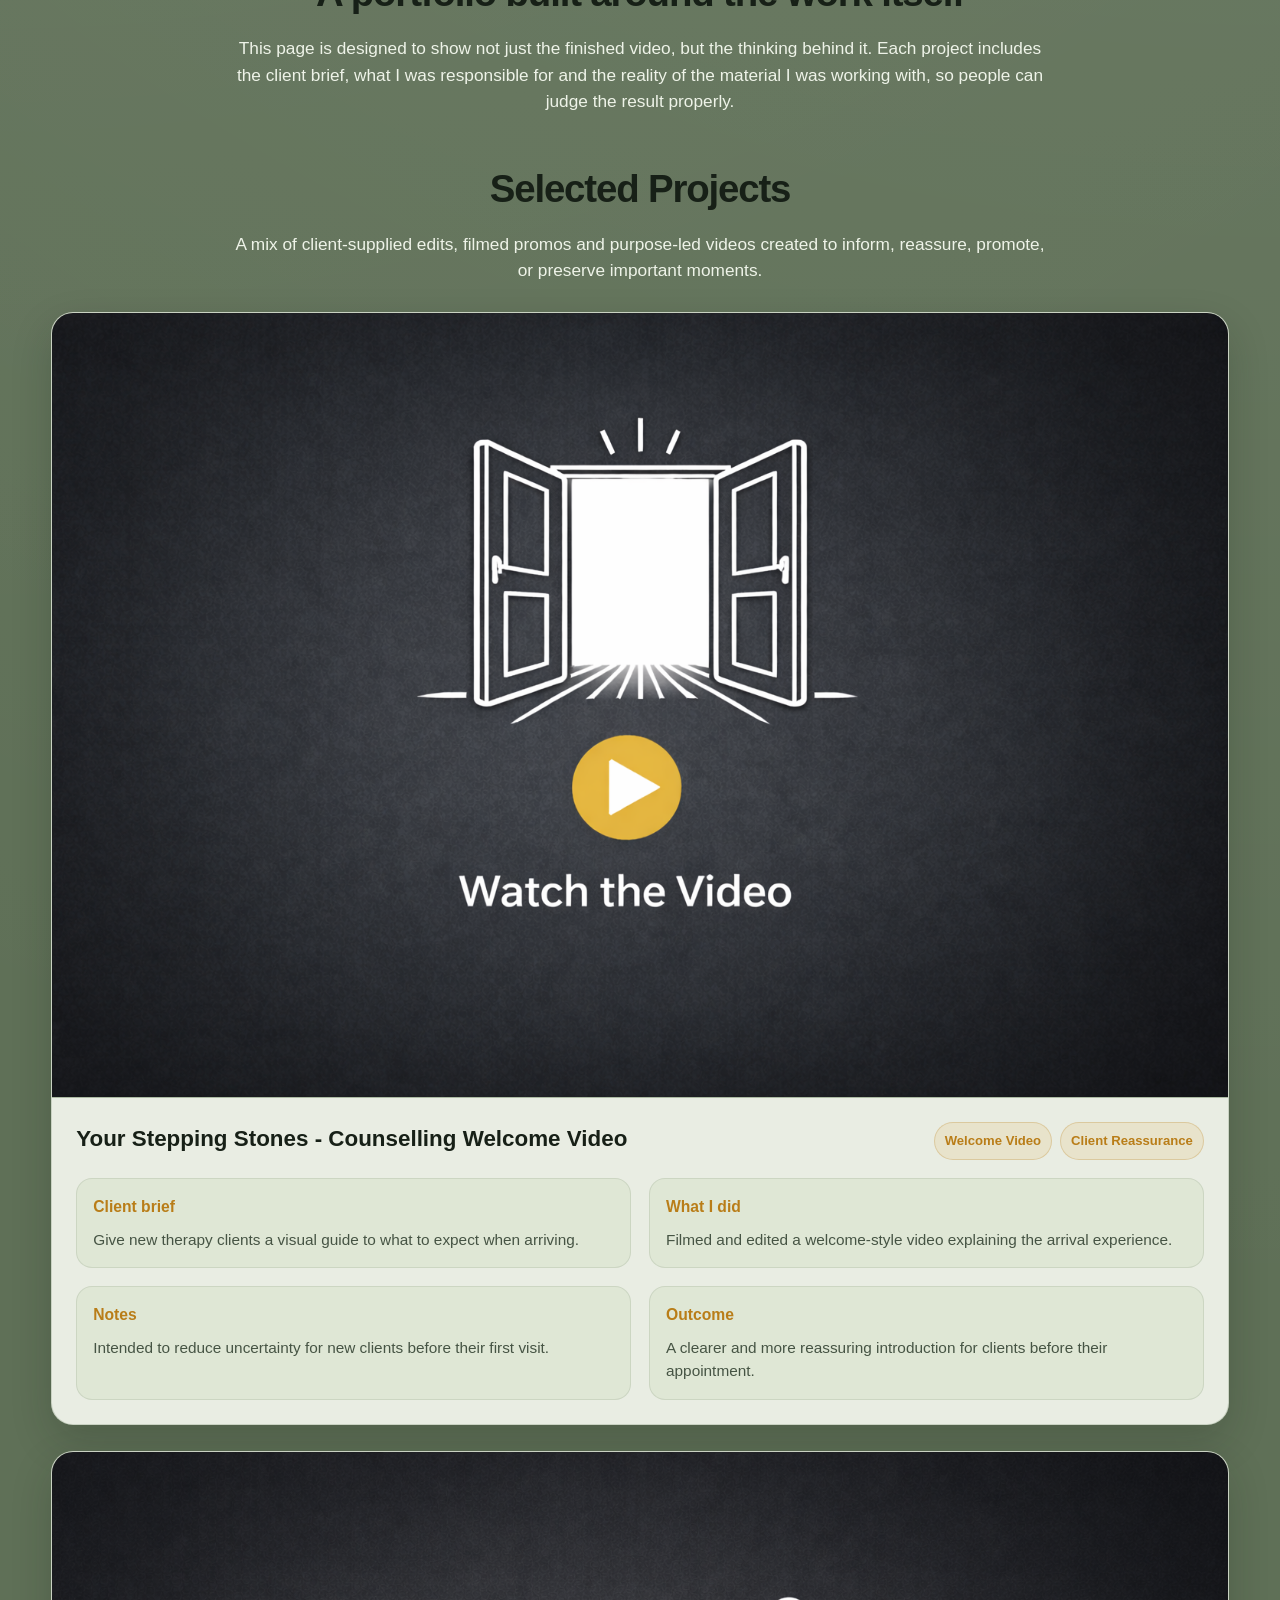
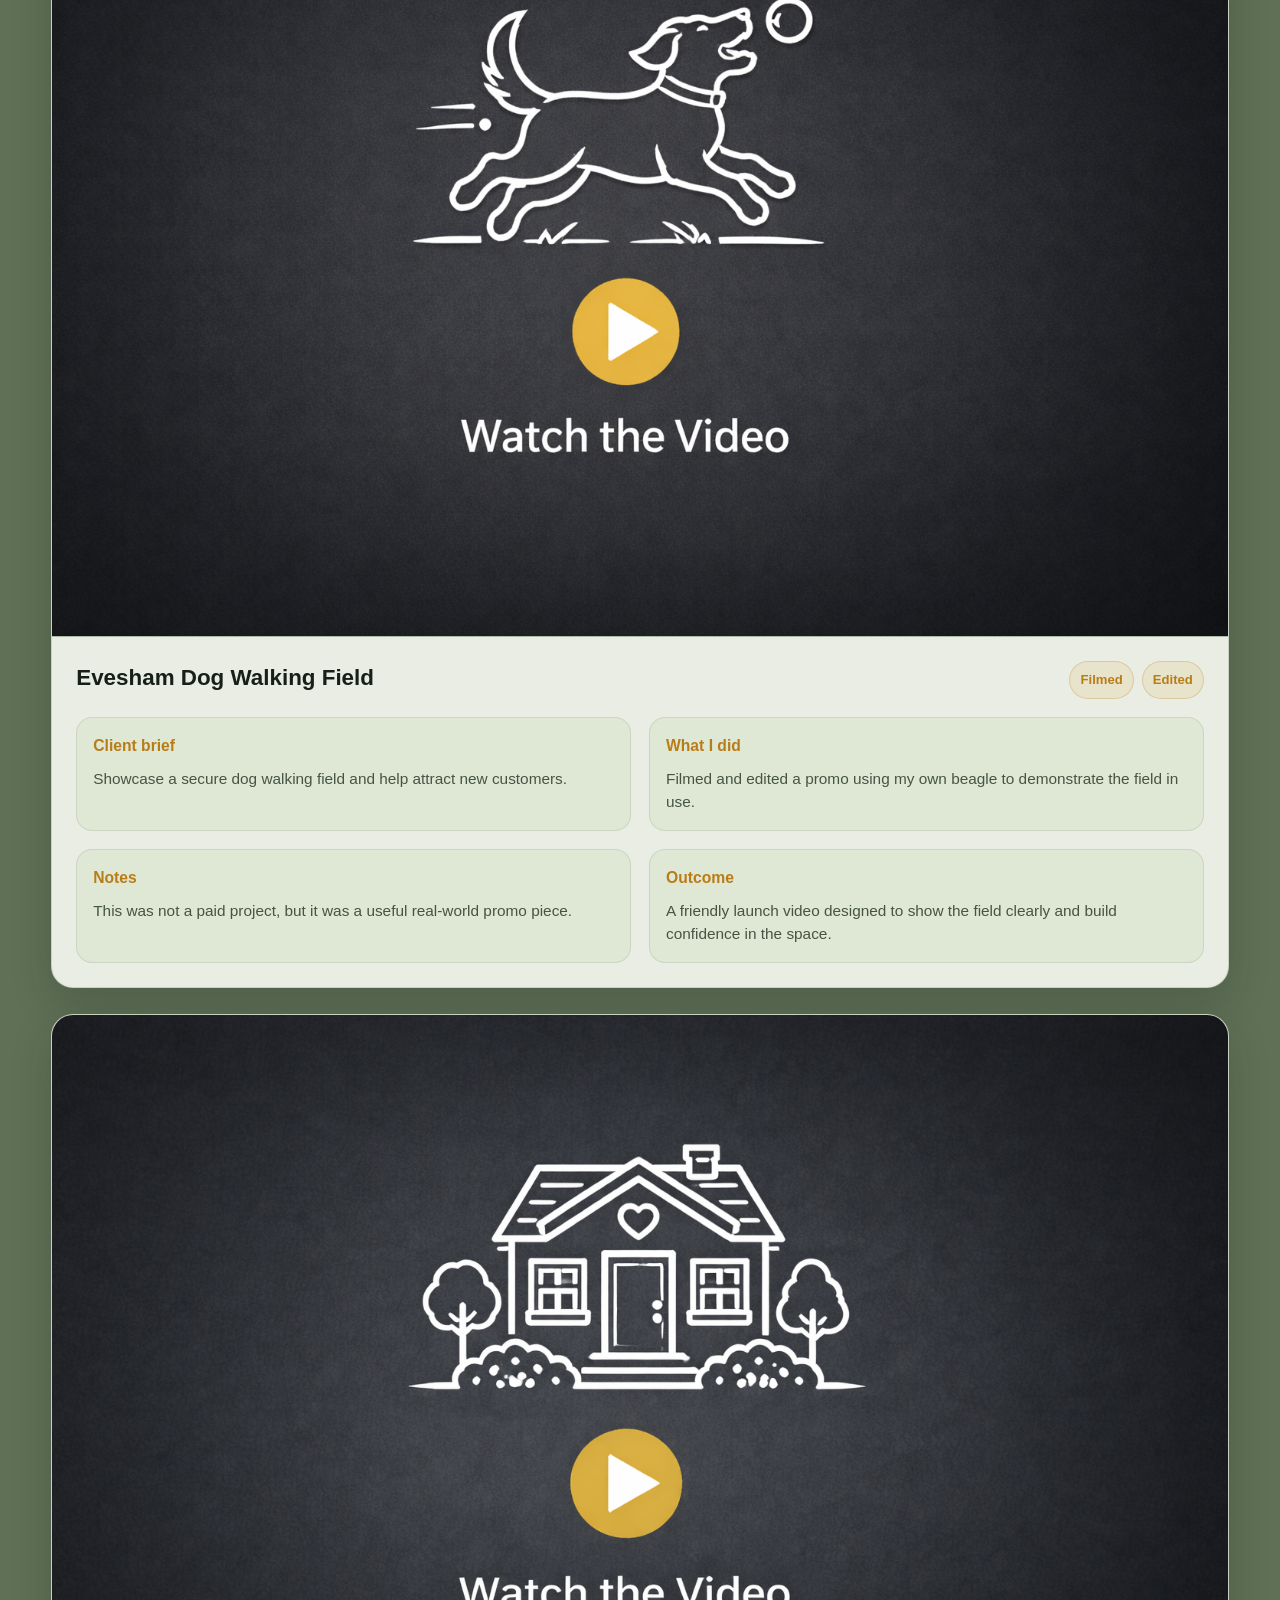
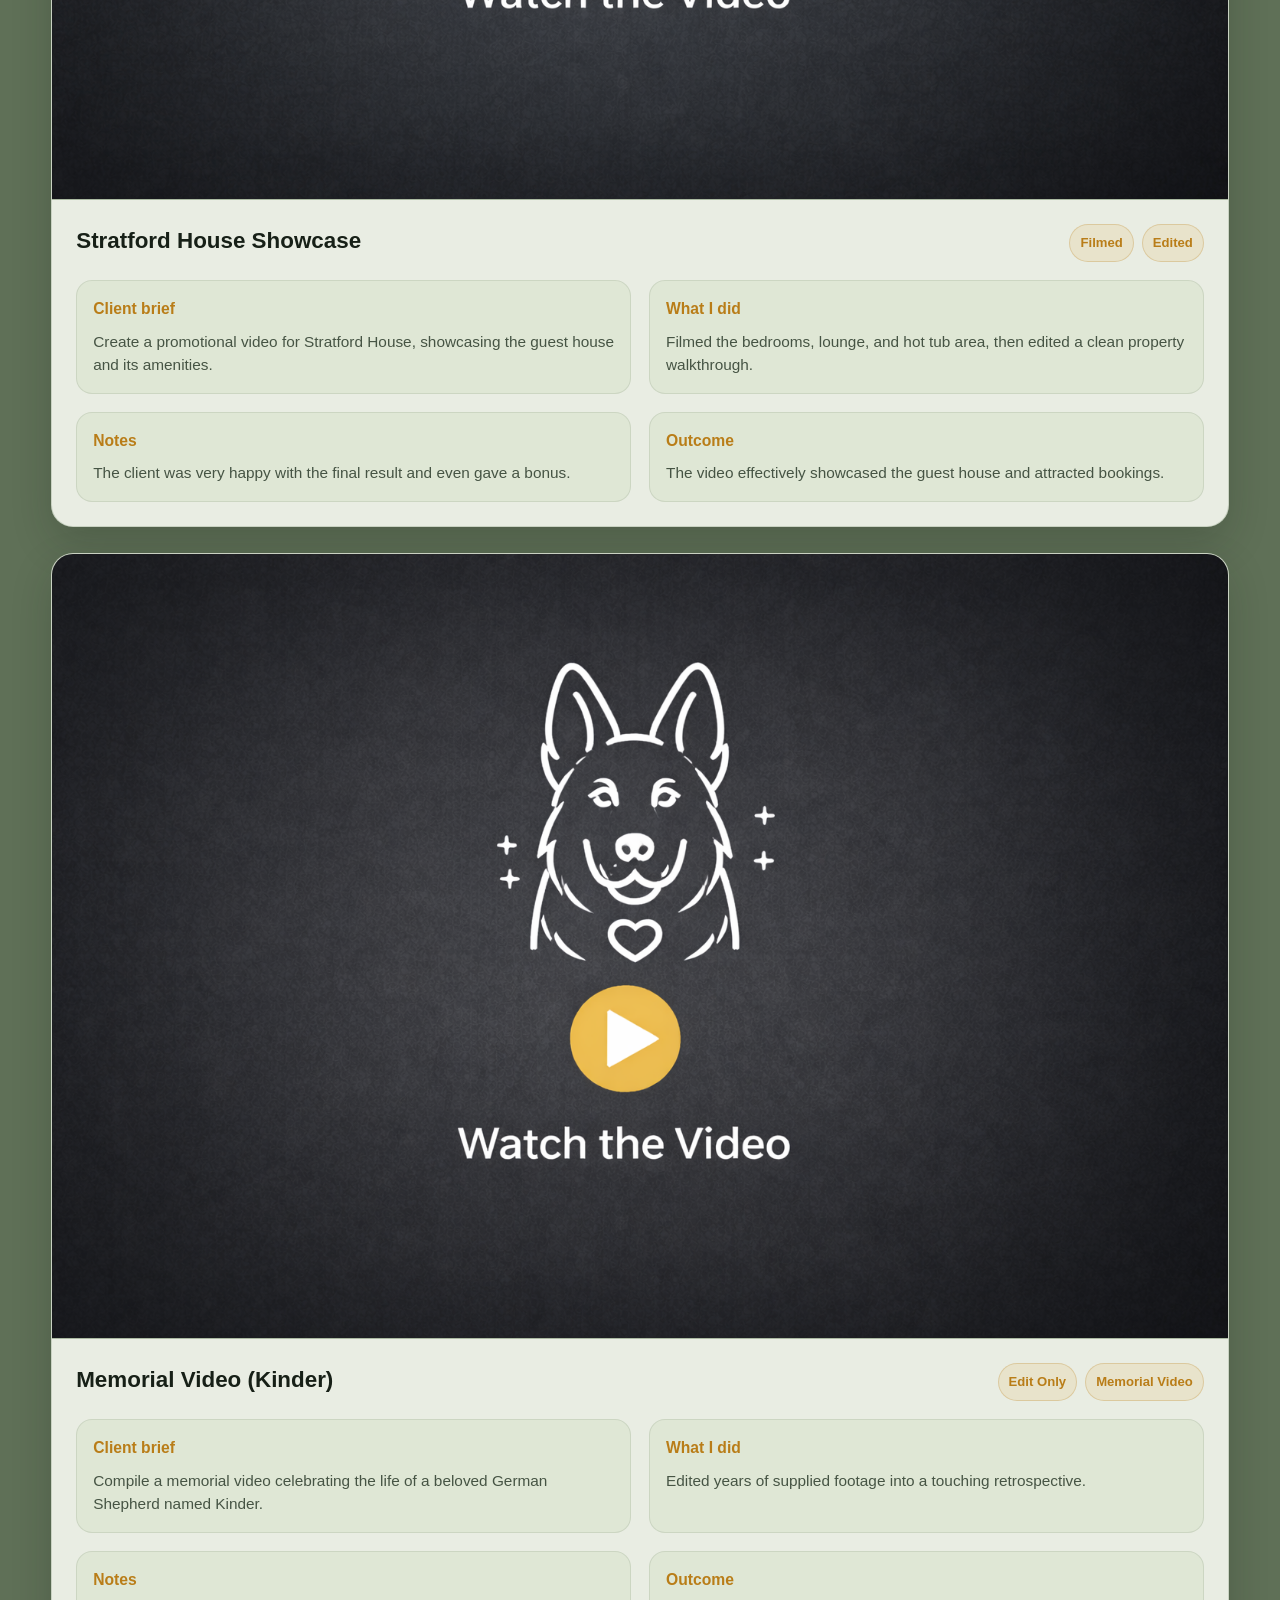
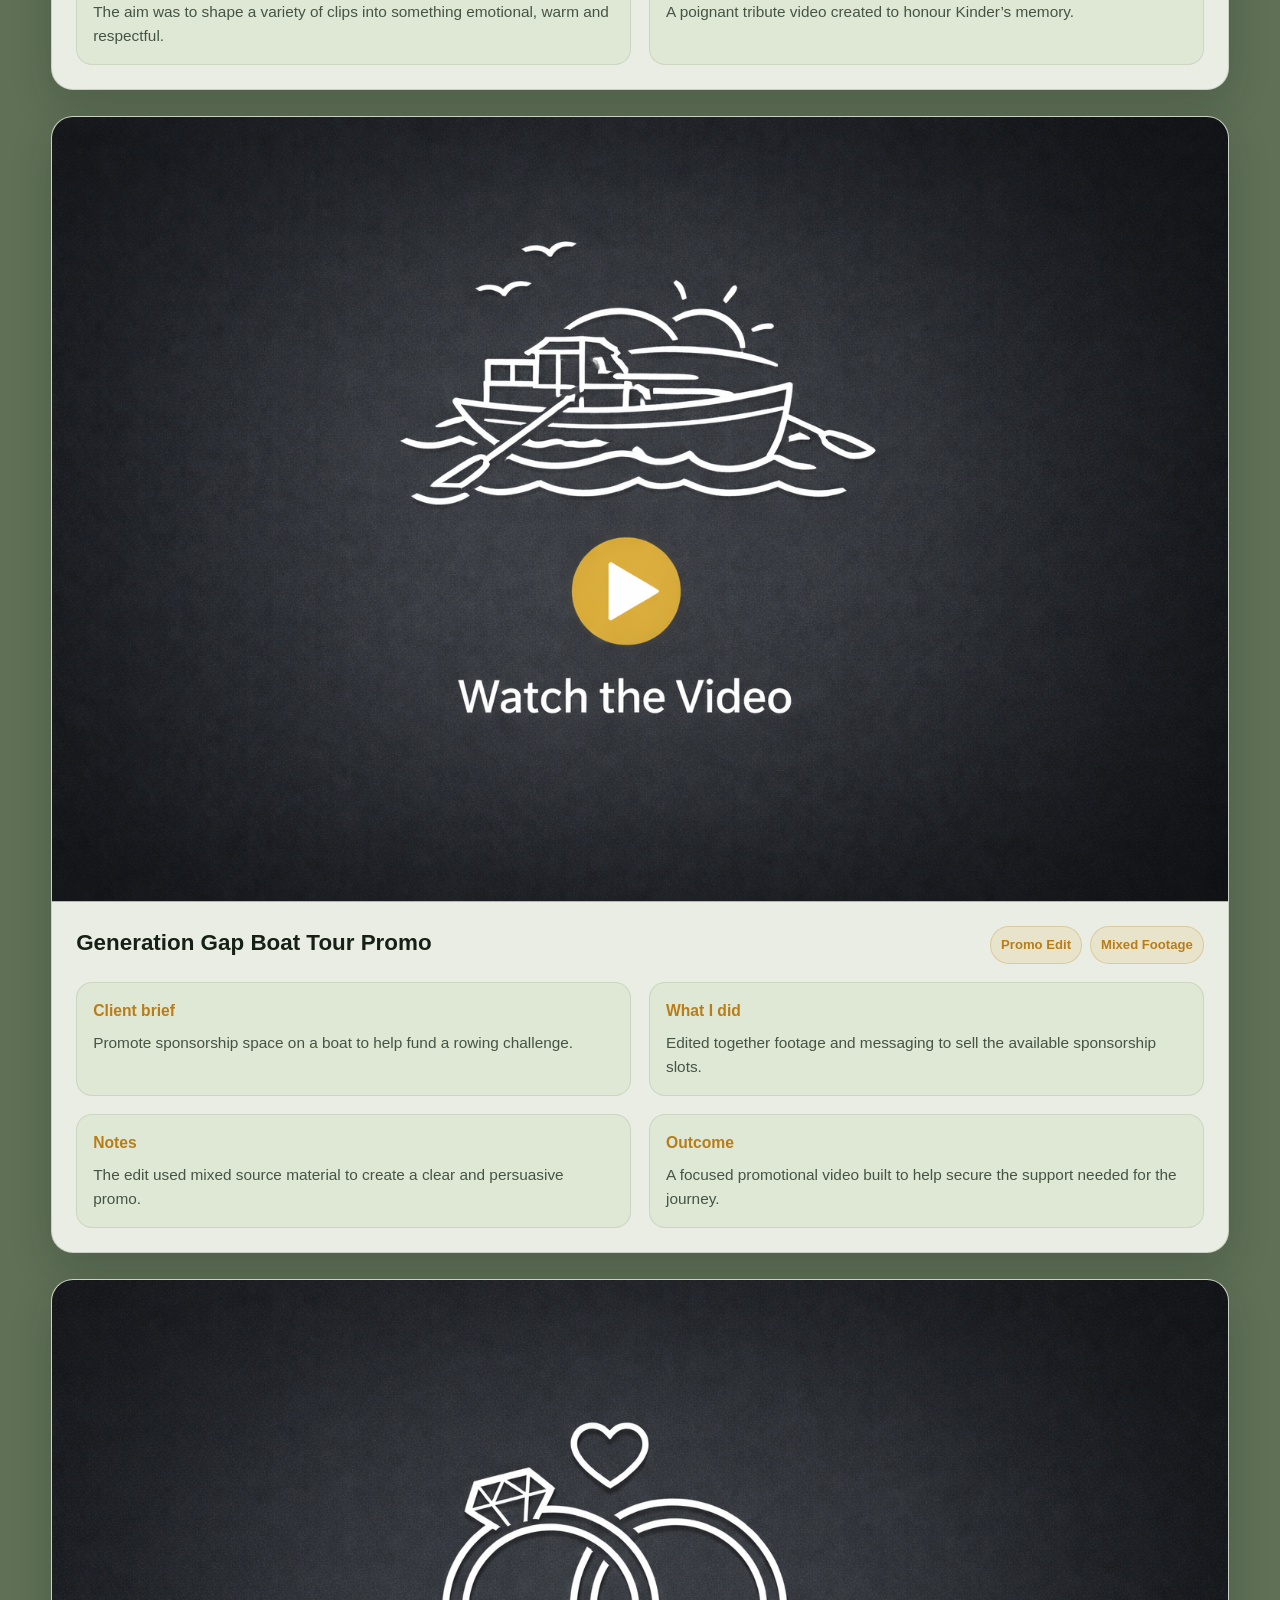
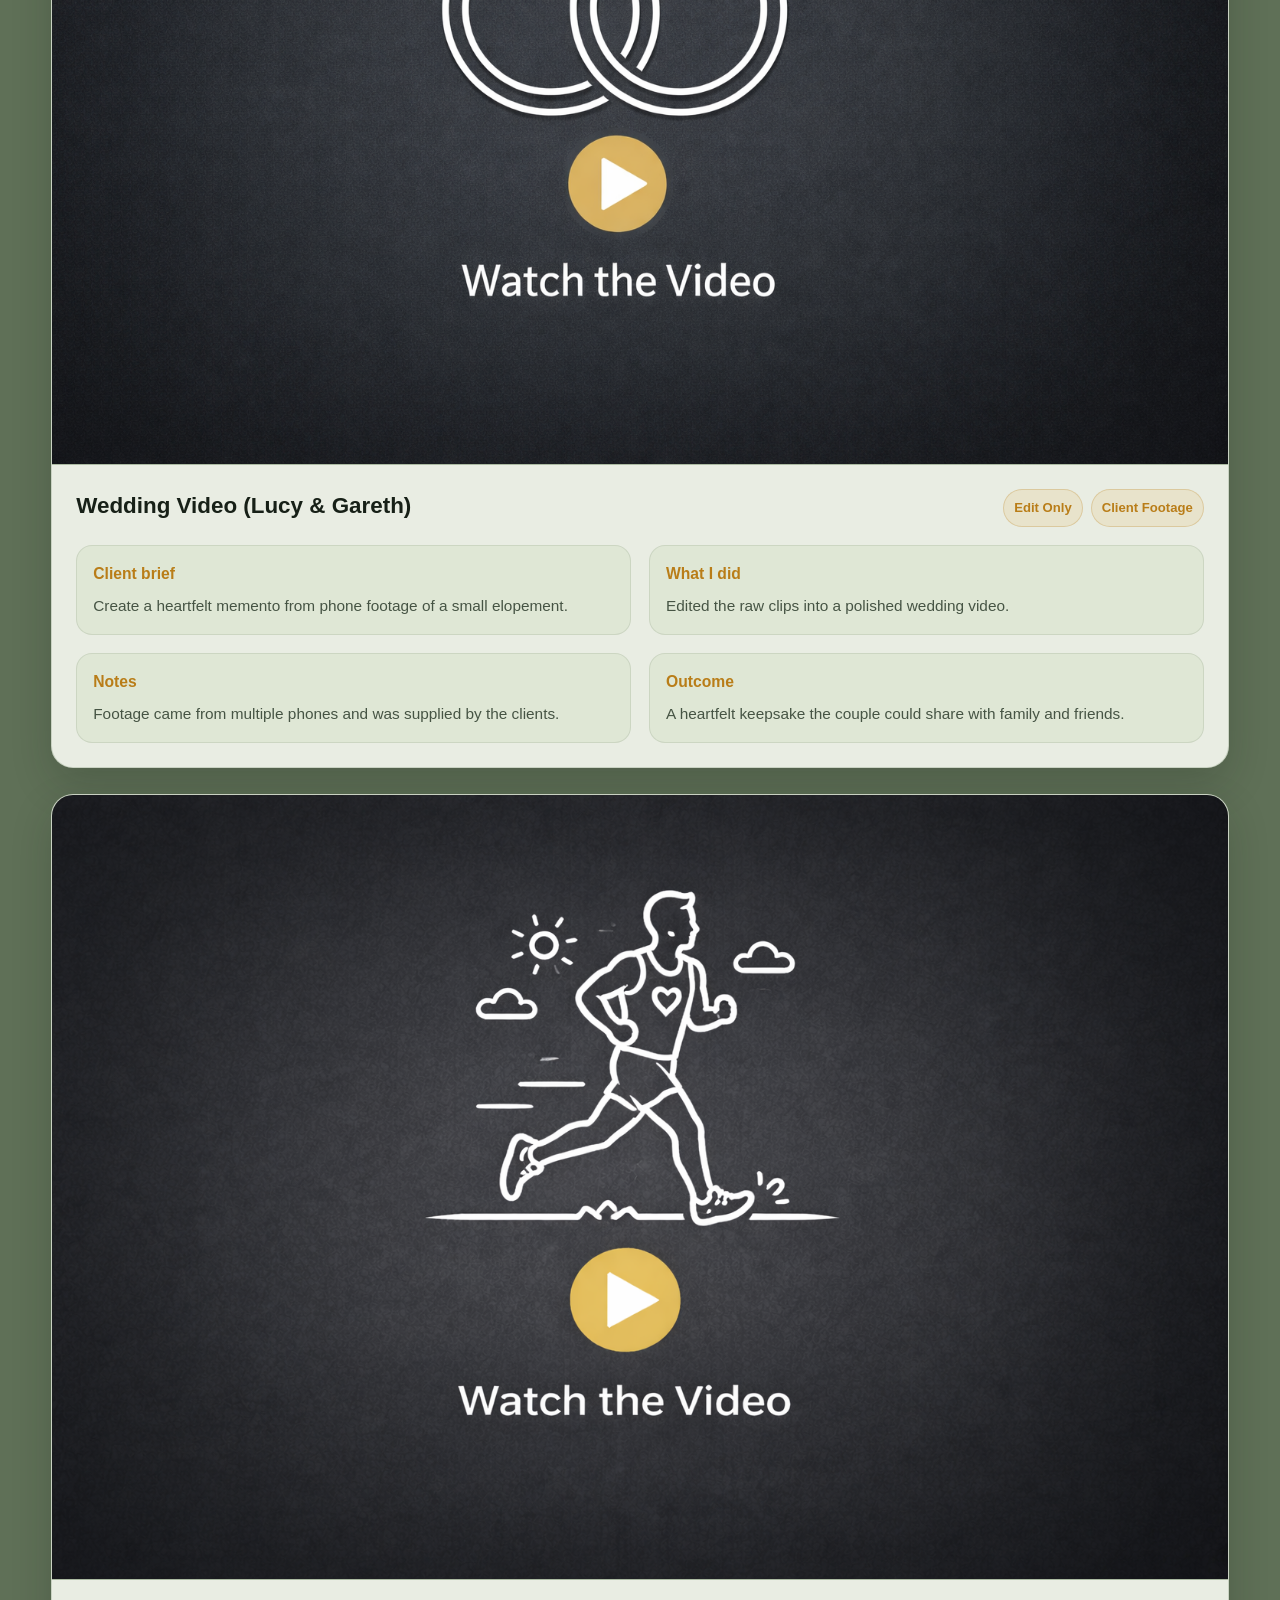
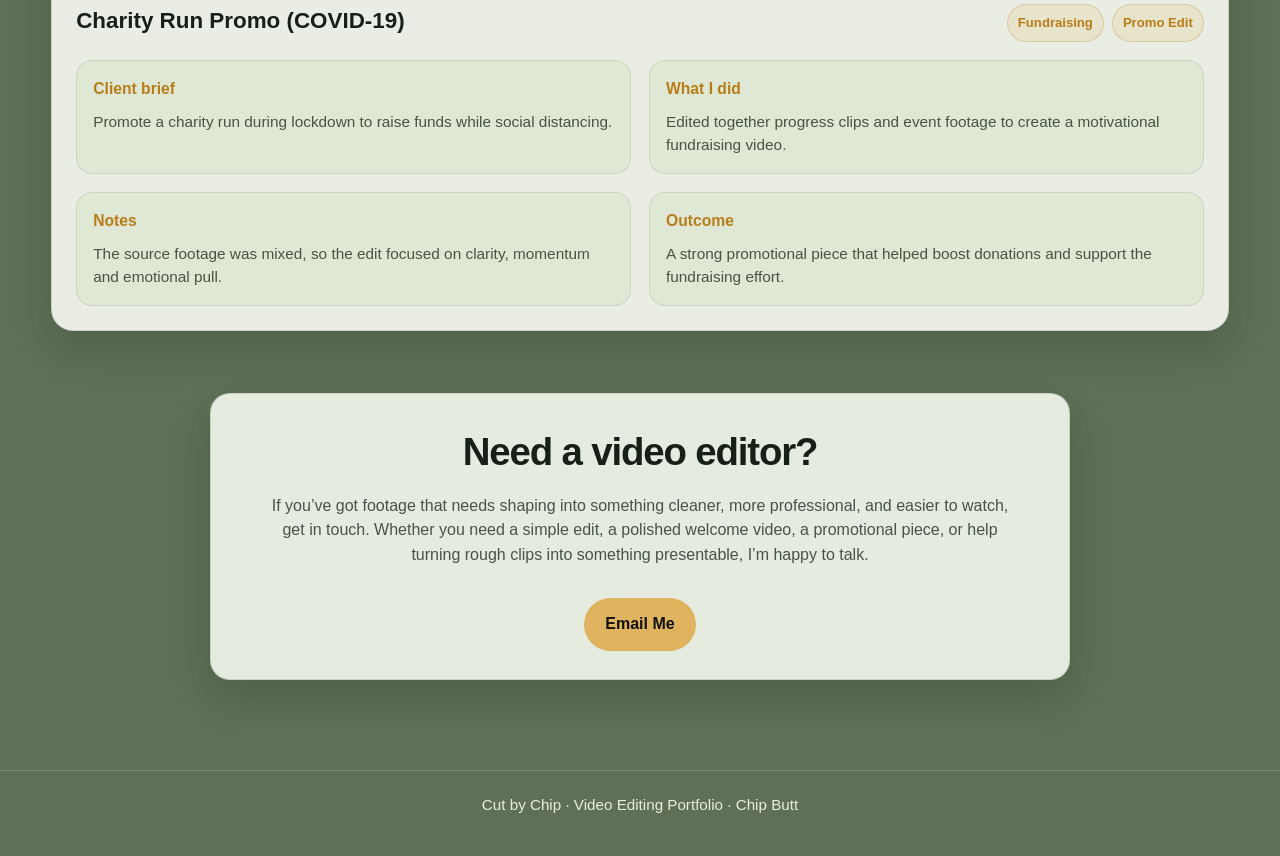
==== commit 9d0d8b9f: "Update index.html" ====
--- a/index.html
+++ b/index.html
@@ -542,7 +542,7 @@
               <li>Filming and editing simple business videos</li>
               <li>Welcome videos, promotional videos and branded content</li>
               <li>Clean pacing, structure, titles, polish and final export</li> 
-              <li>Voice Over options available if required</li>
+              <li>Voiceover options available if required</li>
             </ul>
           </div>
 
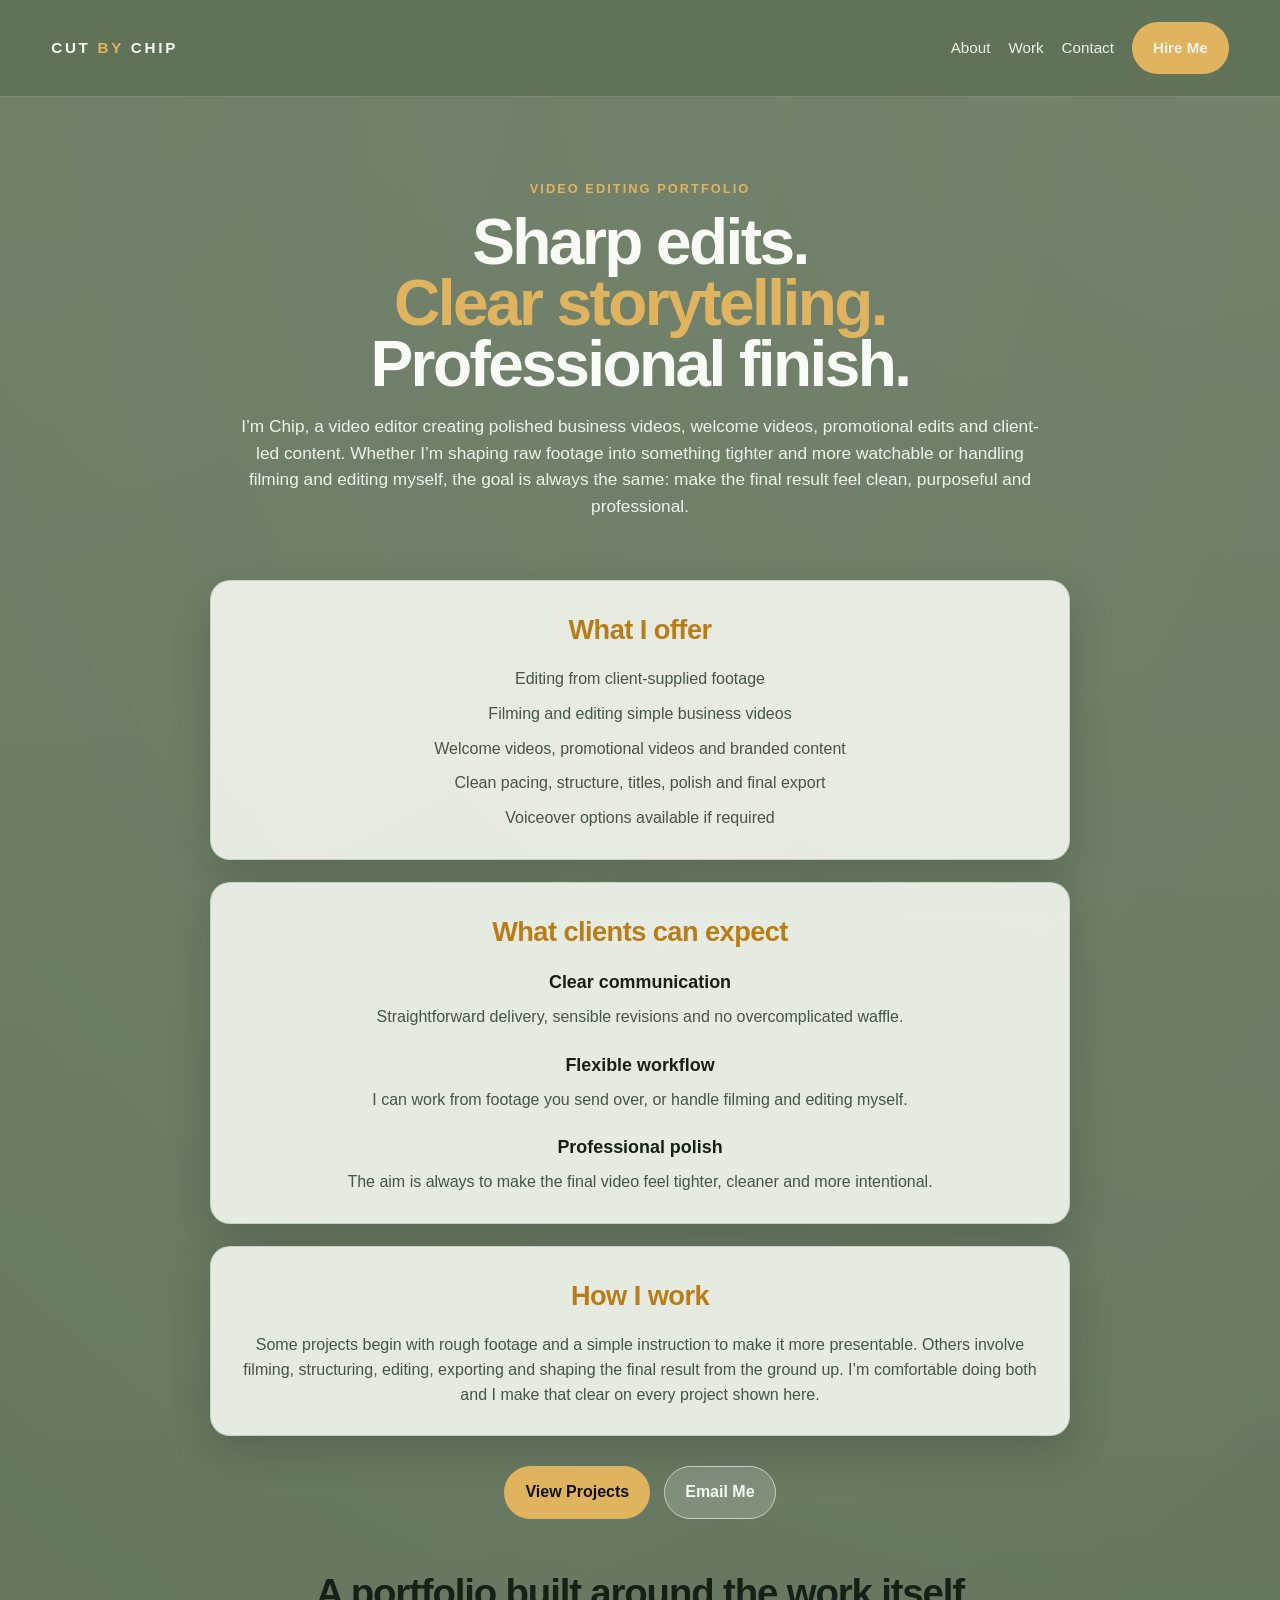
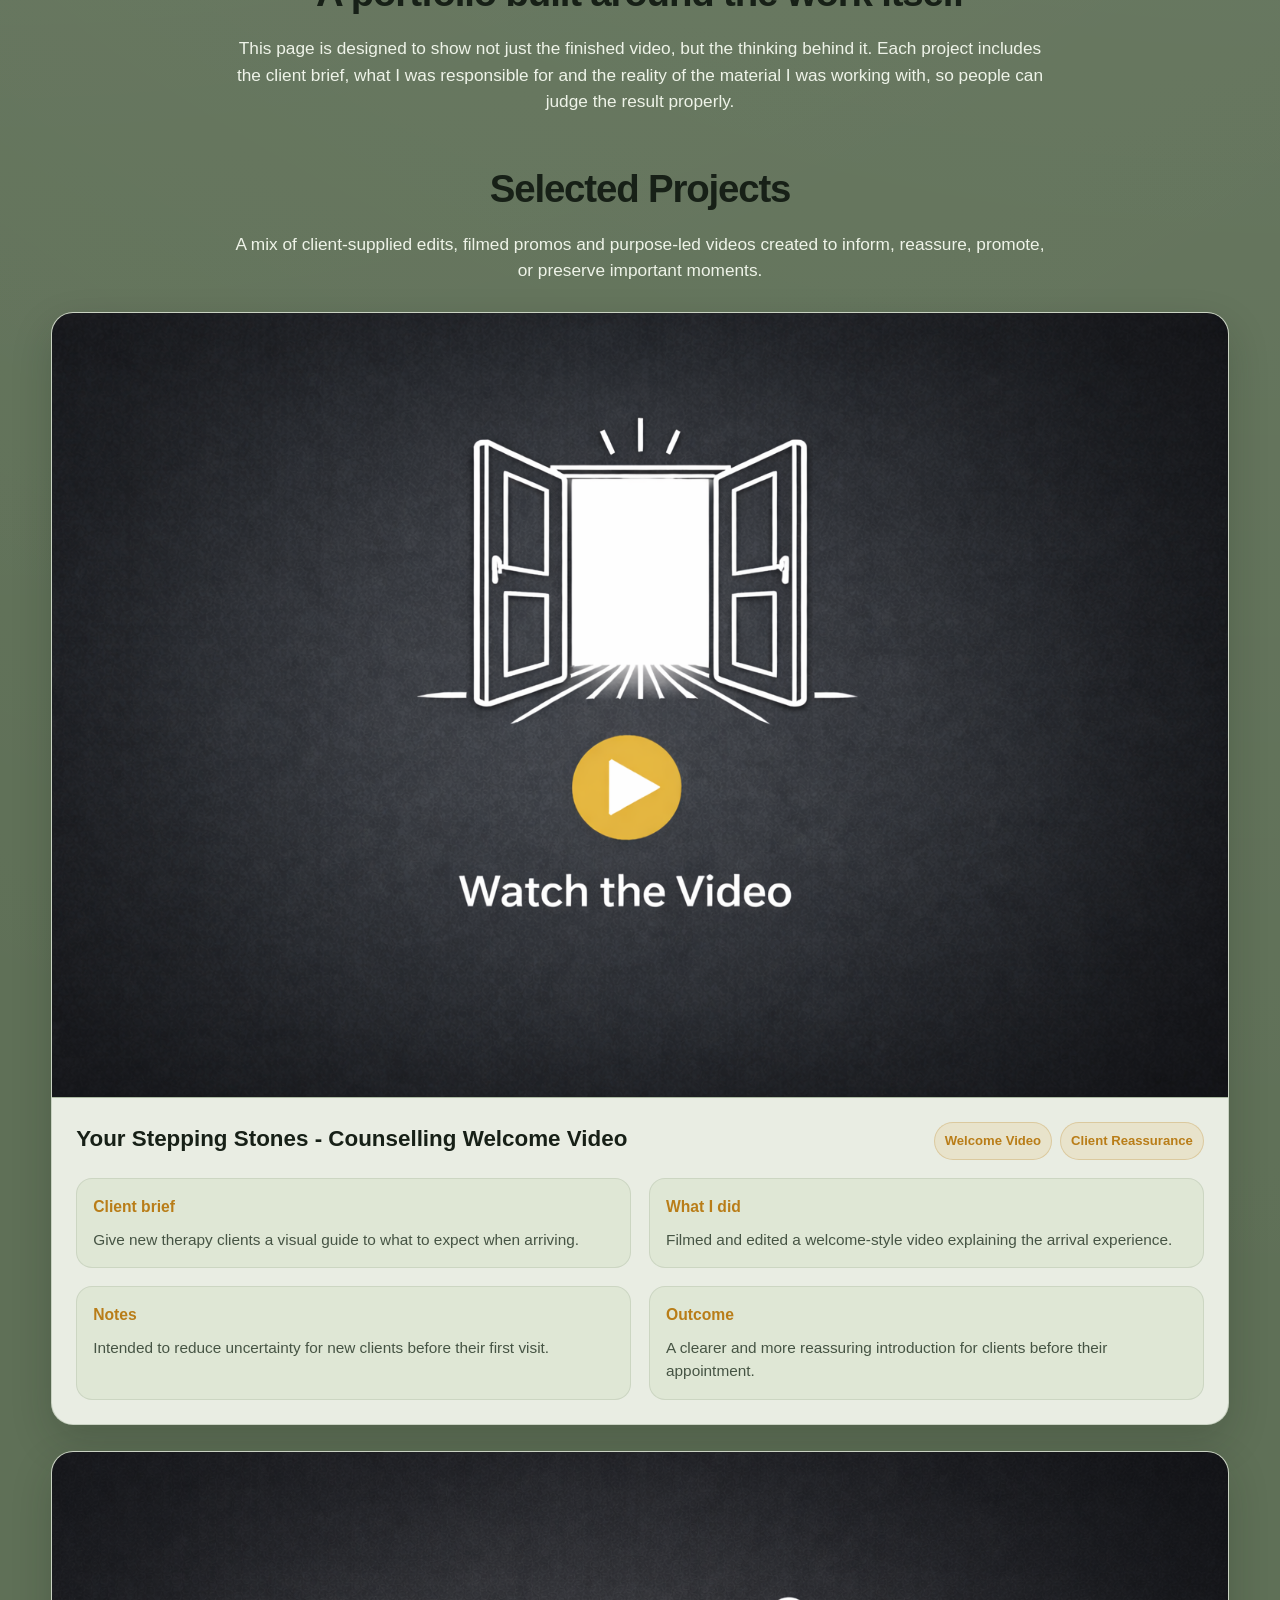
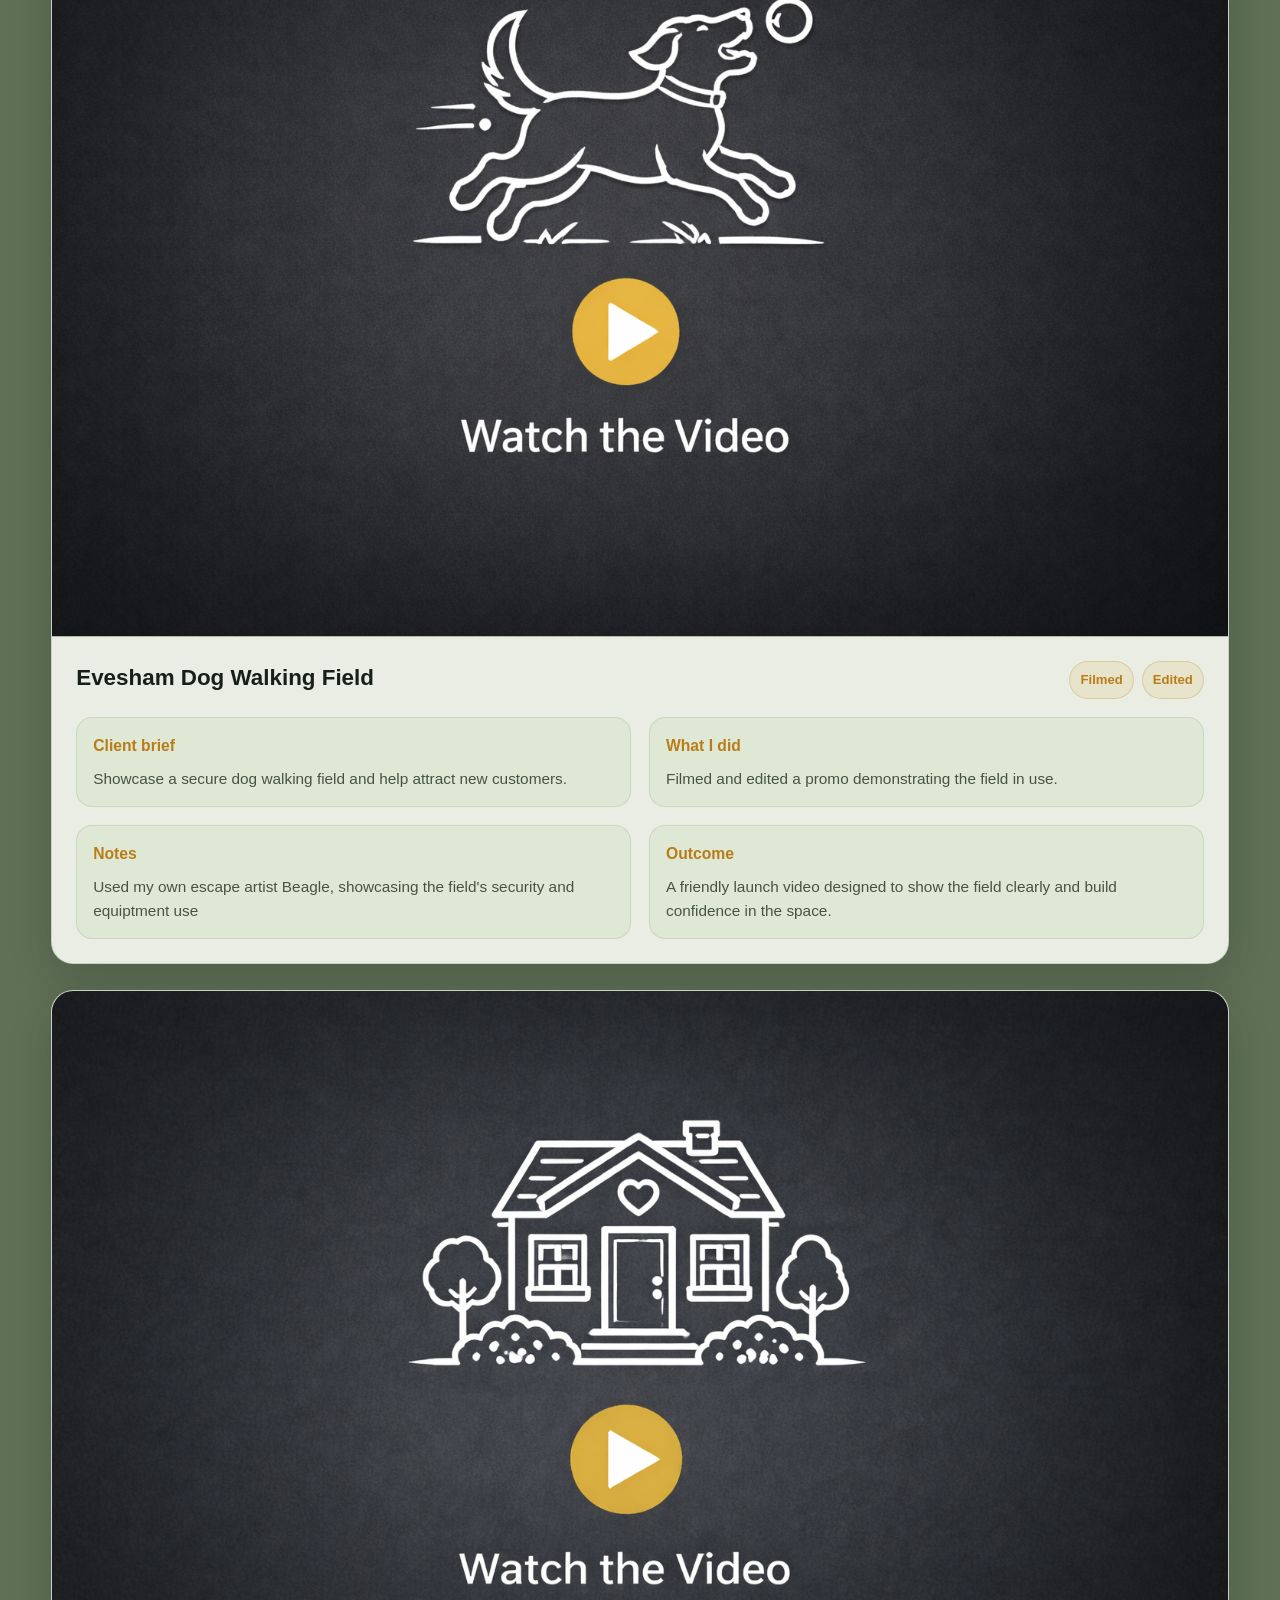
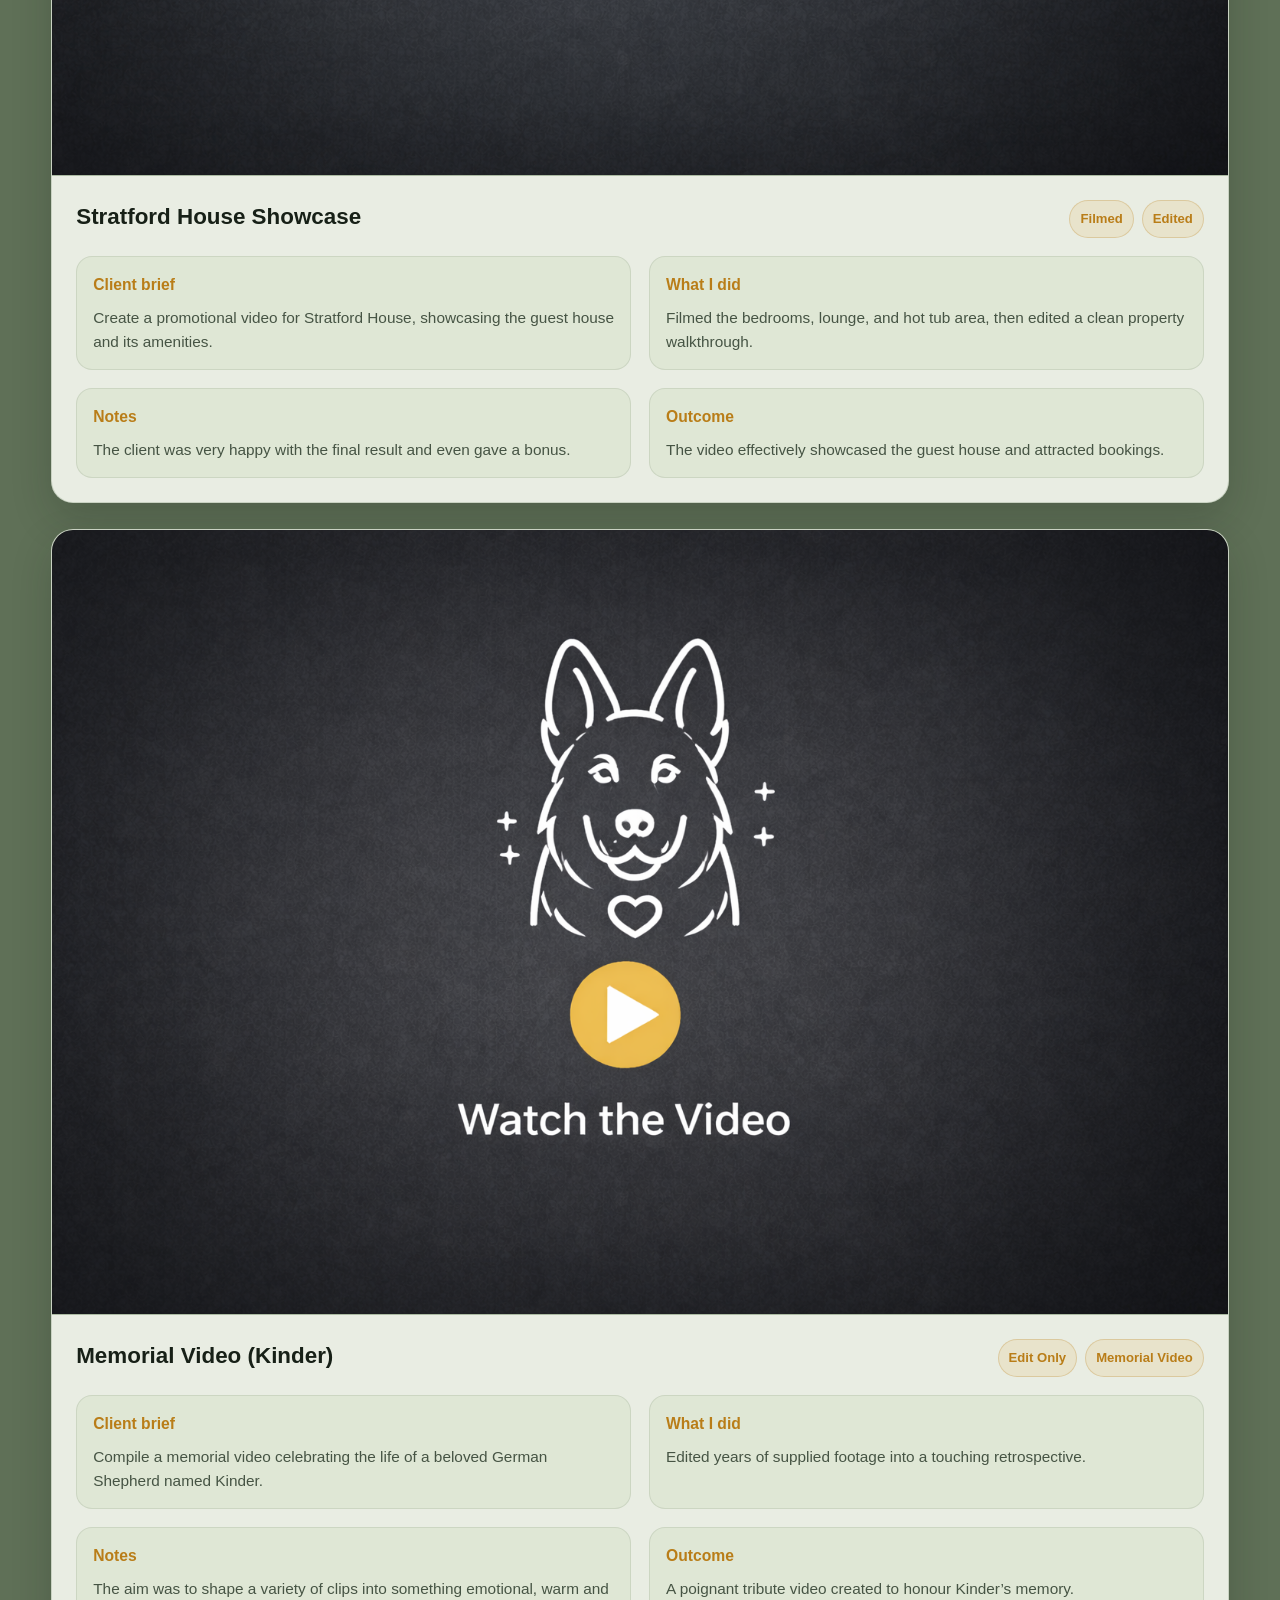
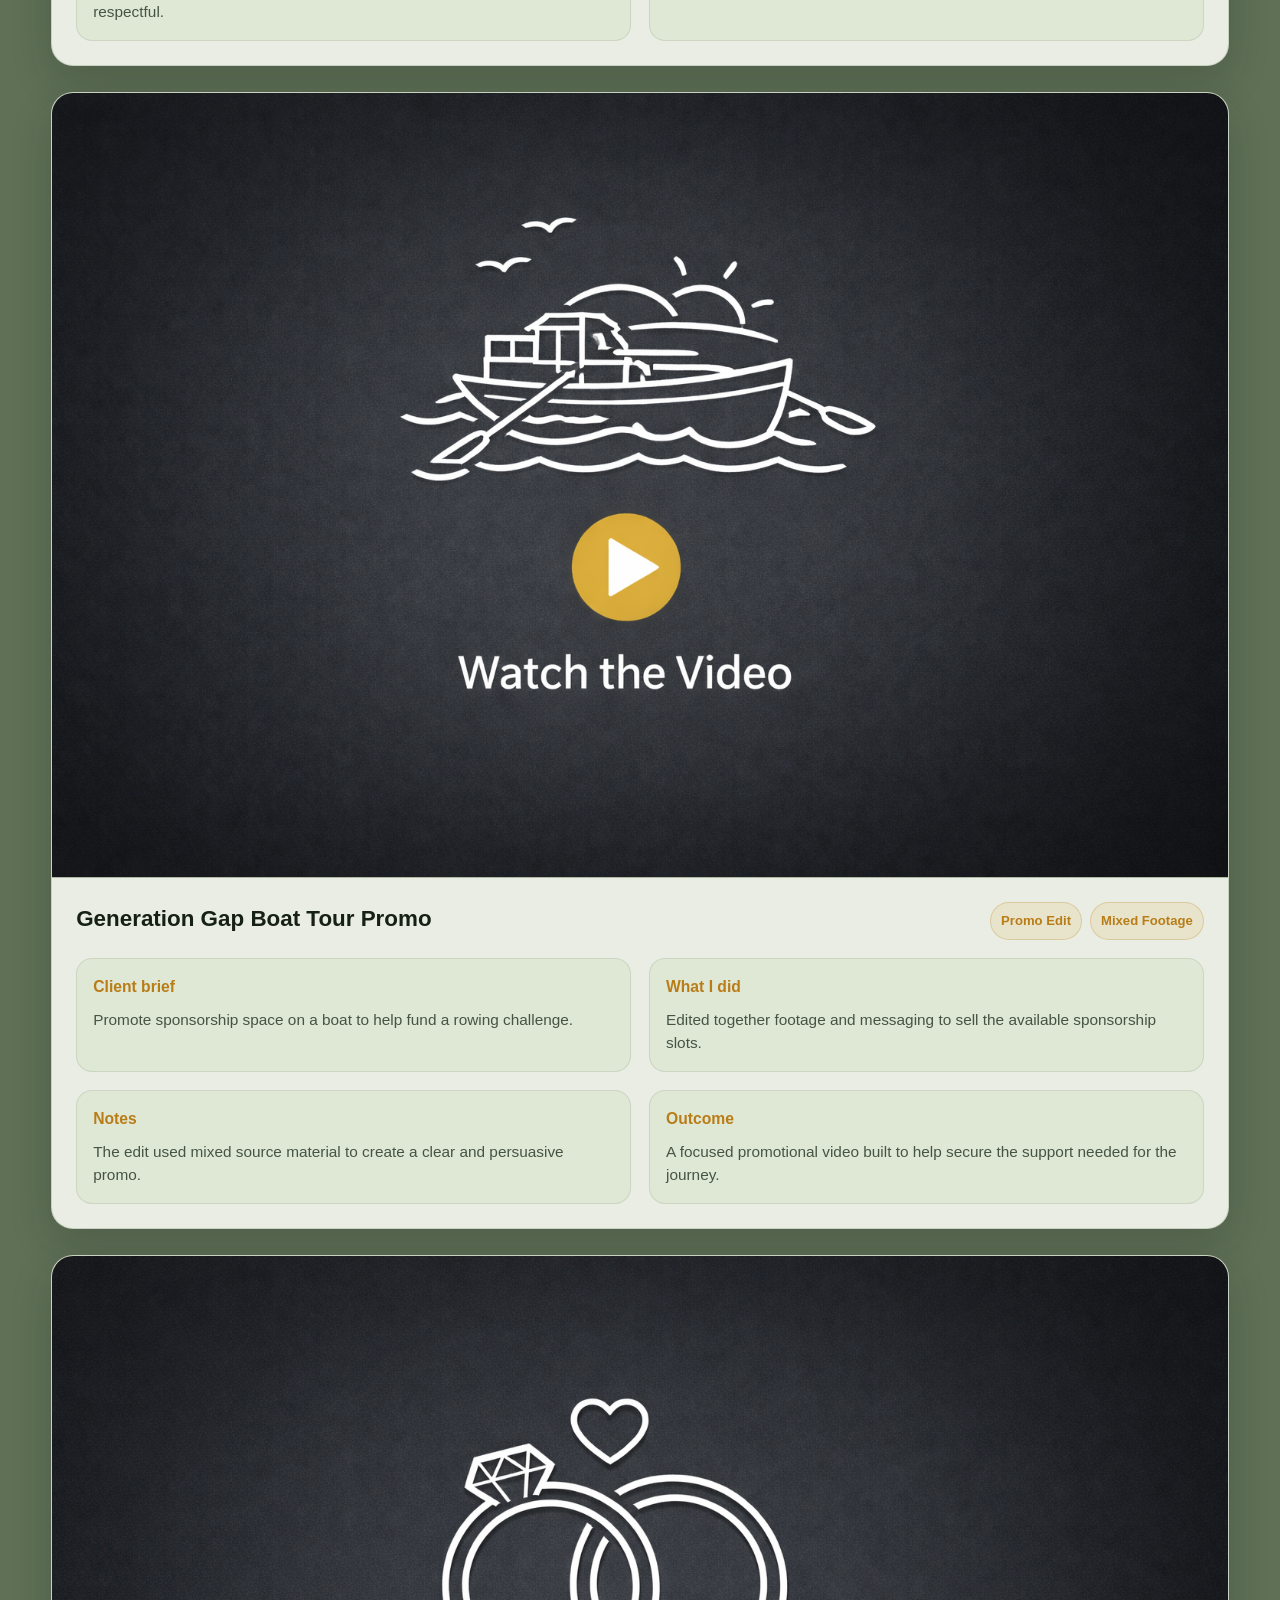
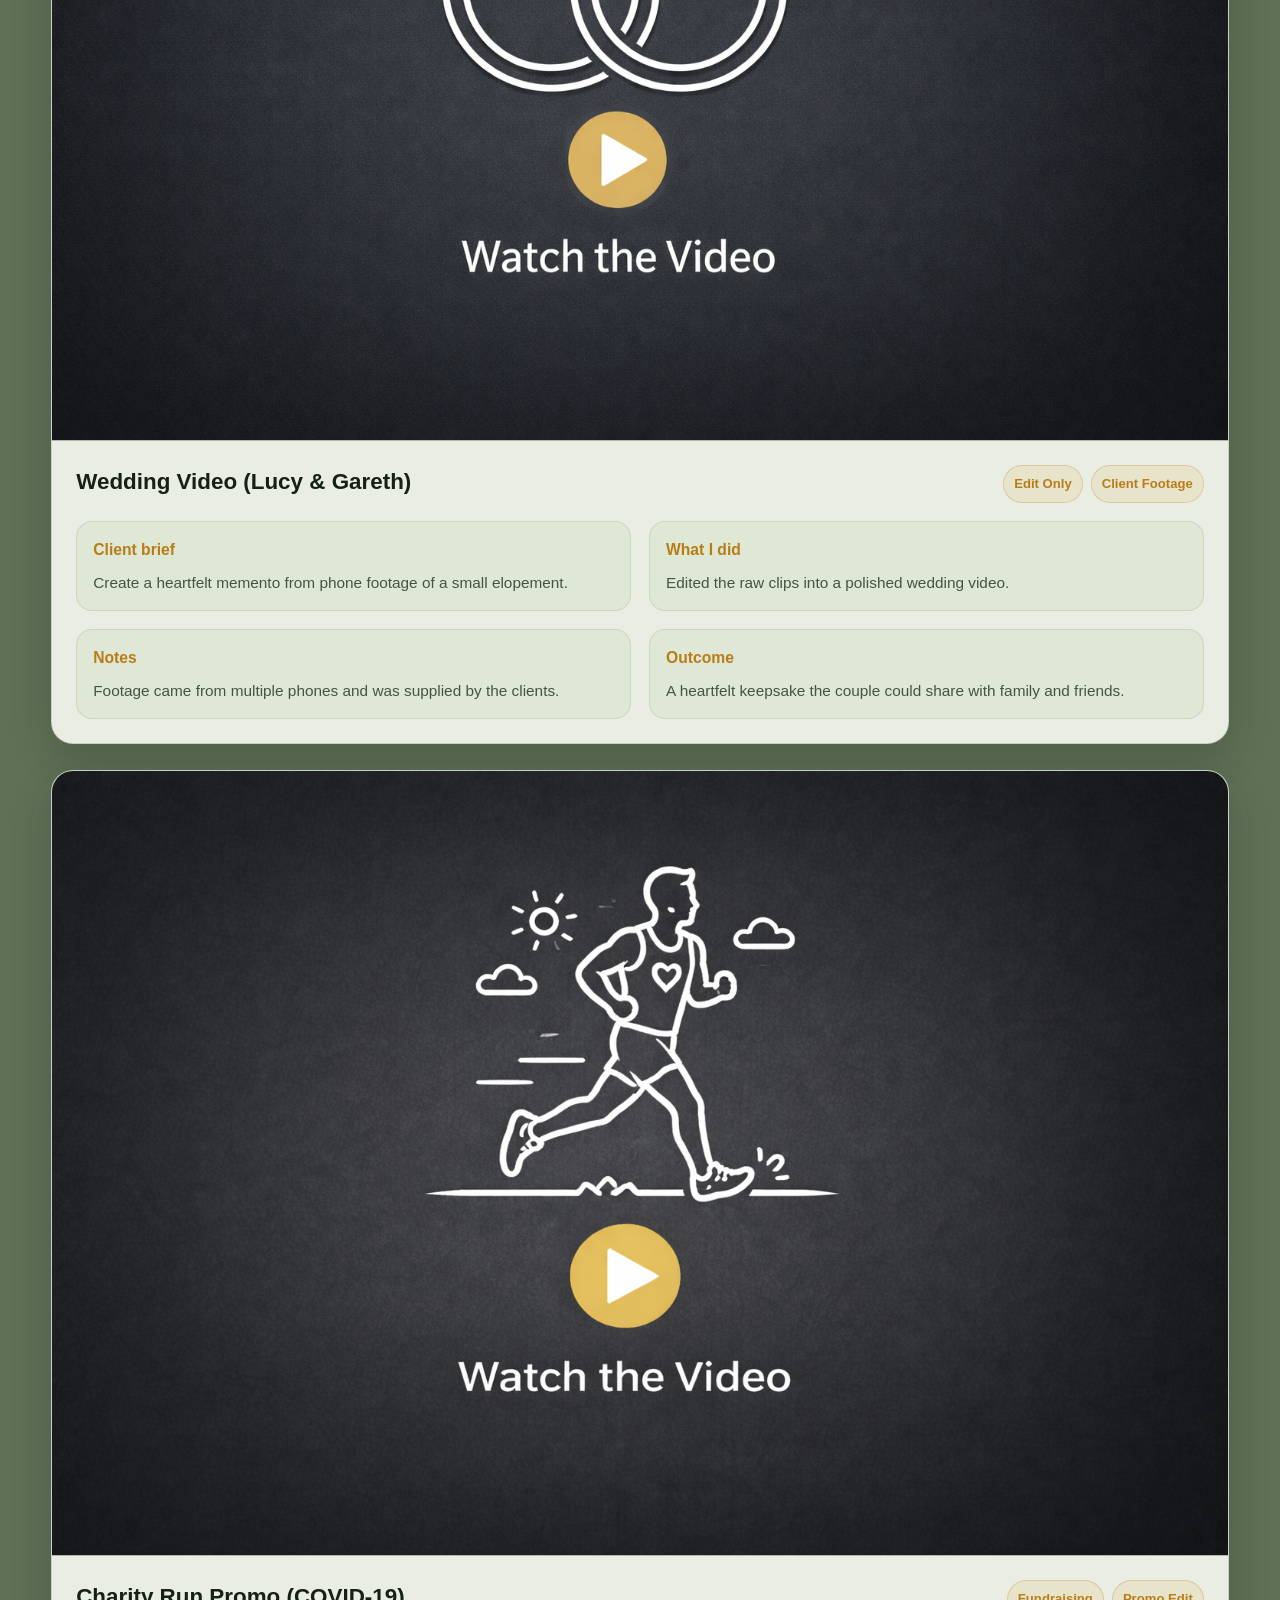
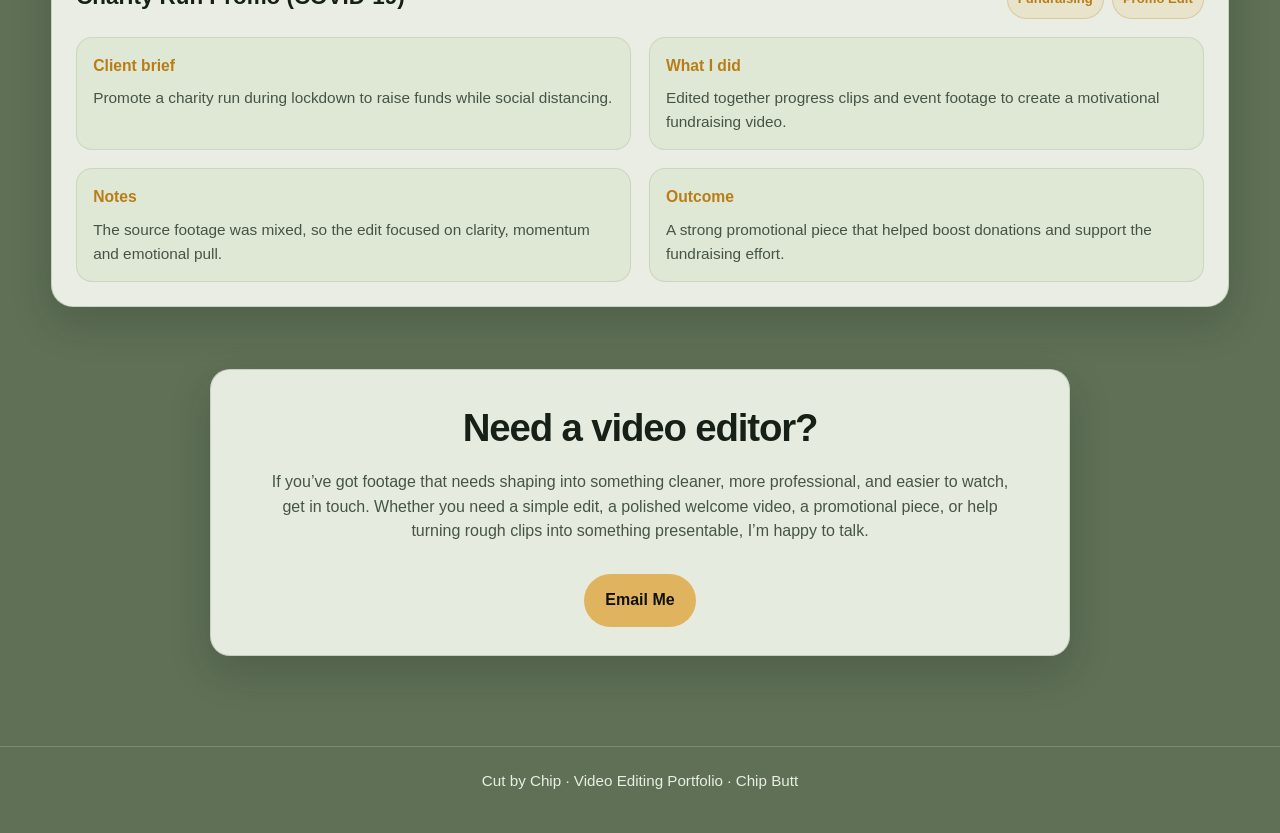
==== commit e93a731e: "Update index.html" ====
--- a/index.html
+++ b/index.html
@@ -665,11 +665,11 @@
                 </div>
                 <div class="project-box">
                   <h4>What I did</h4>
-                  <p>Filmed and edited a promo using my own beagle to demonstrate the field in use.</p>
+                  <p>Filmed and edited a promo demonstrating the field in use.</p>
                 </div>
                 <div class="project-box">
                   <h4>Notes</h4>
-                  <p>This was not a paid project, but it was a useful real-world promo piece.</p>
+                  <p>Used my own escape artist Beagle, showcasing the field's security and equiptment use </p>
                 </div>
                 <div class="project-box">
                   <h4>Outcome</h4>
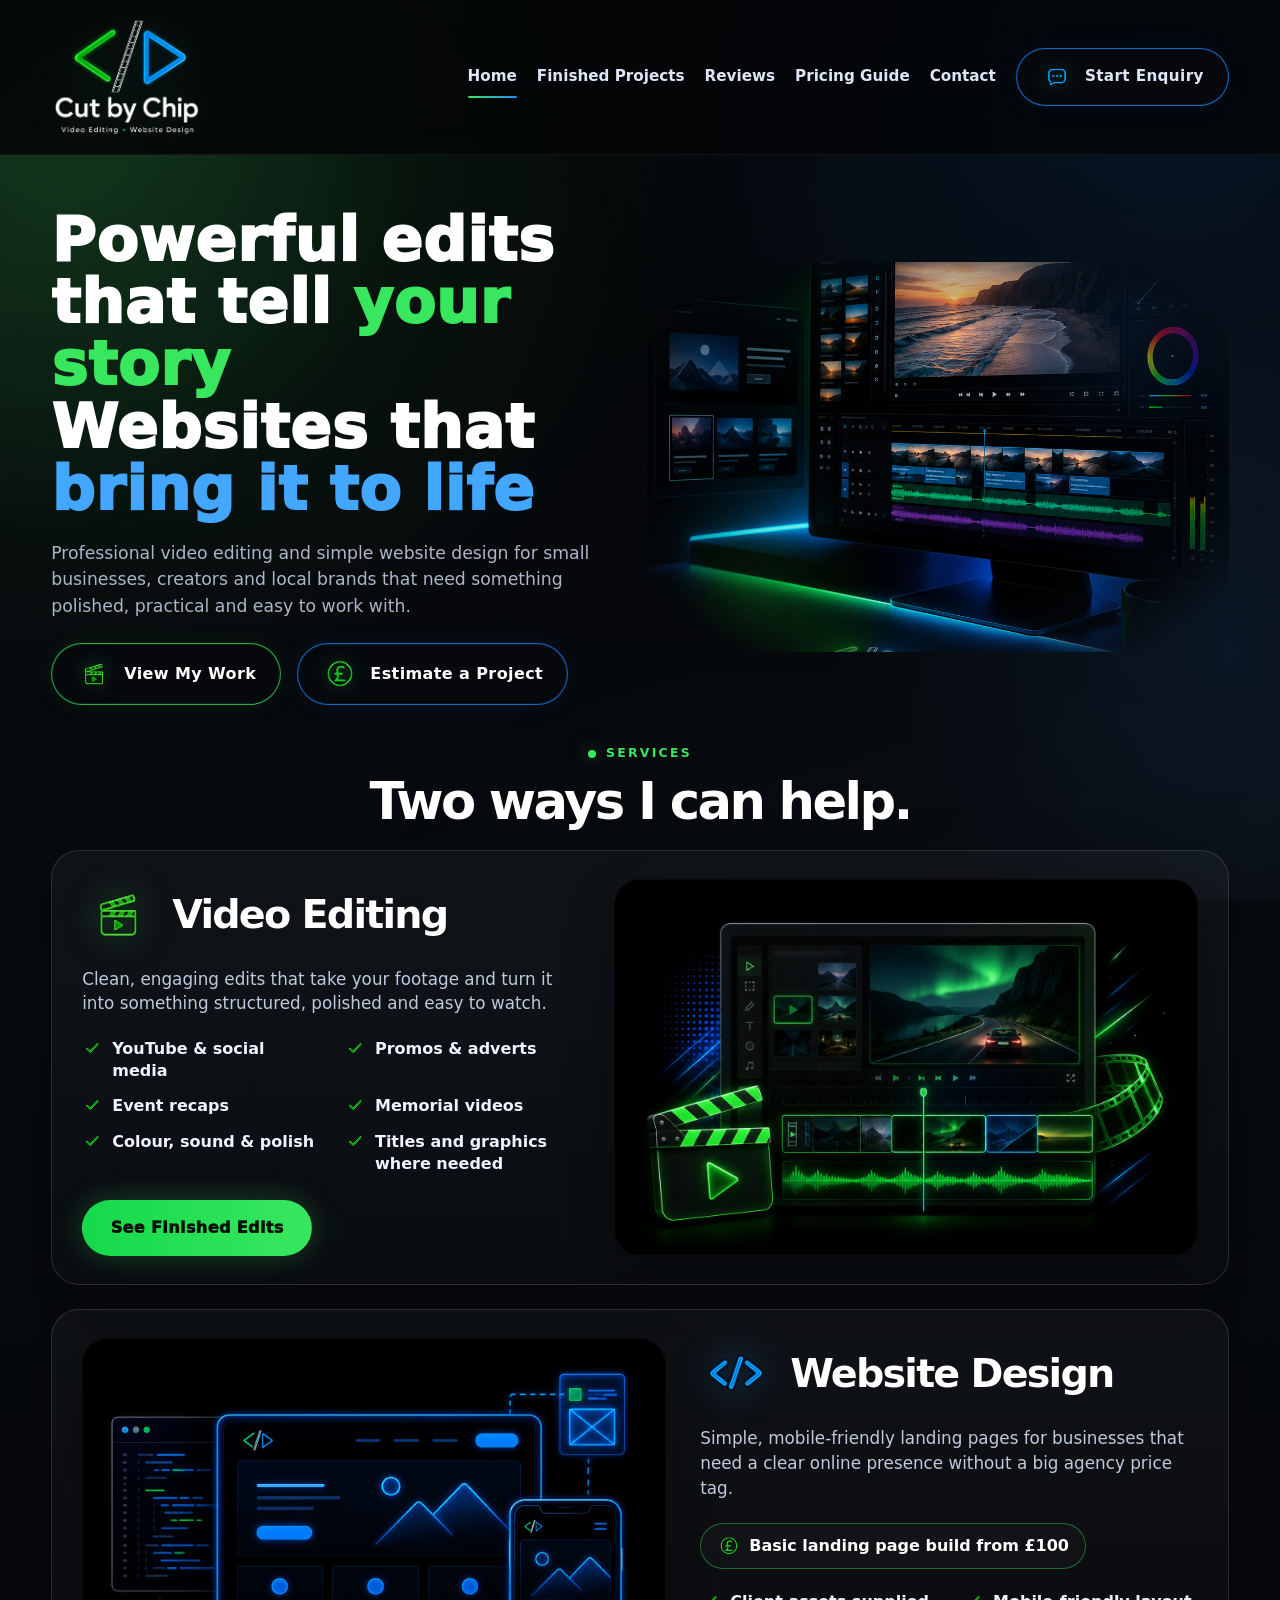
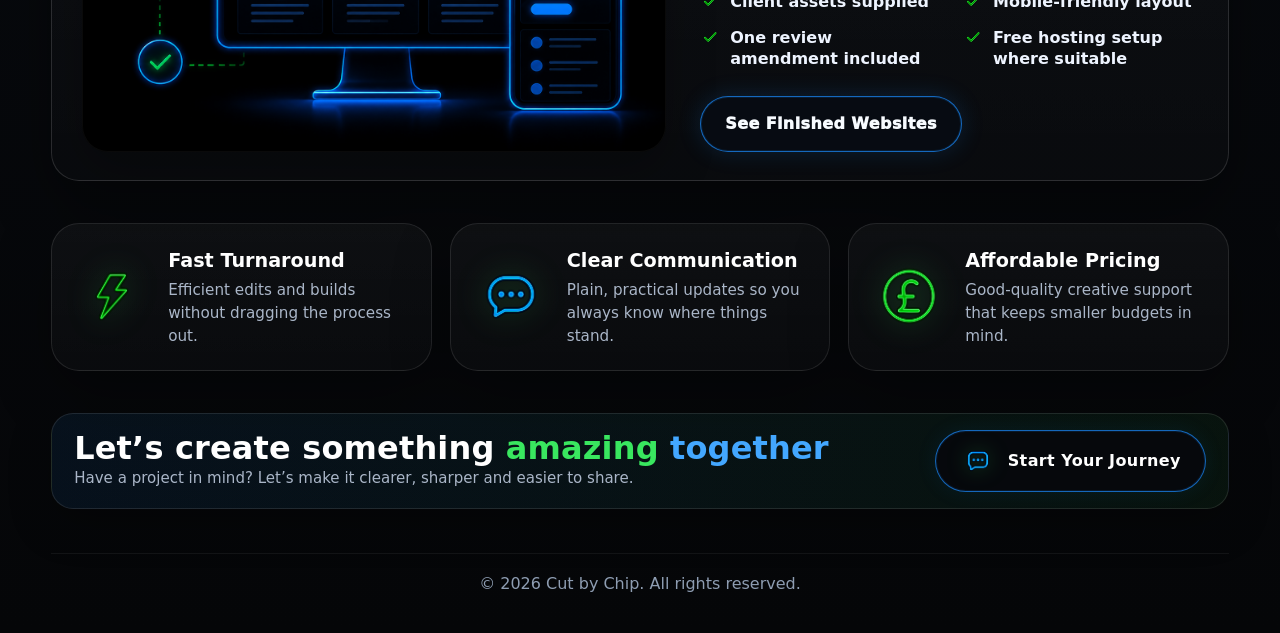
==== commit a2346dc9: "Add files via upload" ====
--- a/index.html
+++ b/index.html
@@ -3,966 +3,115 @@
 <head>
   <meta charset="UTF-8" />
   <meta name="viewport" content="width=device-width, initial-scale=1.0" />
-  <title>Cut by Chip | Video Editing Portfolio</title>
-  <meta
-    name="description"
-    content="Video editing portfolio for Chip Butt. Clean, story-led editing for business promos, welcome videos, memorial videos and client-supplied footage."
-  />
-  <style>
-    :root {
-      --bg: #5f7057;
-      --bg-soft: #6c7f64;
-      --panel: #eef2e8;
-      --panel-2: #dfe7d5;
-      --panel-3: #d3ddc8;
-      --text: #172017;
-      --muted: #465444;
-      --line: #9eae96;
-      --accent: #e0b45f;
-      --accent-2: #b97d18;
-      --max: 1180px;
-      --content-max: 860px;
-      --radius: 20px;
-      --shadow: 0 16px 40px rgba(21, 31, 18, 0.2);
-    }
-
-    * {
-      box-sizing: border-box;
-    }
-
-    html {
-      scroll-behavior: smooth;
-    }
-
-    body {
-      margin: 0;
-      font-family: Arial, Helvetica, sans-serif;
-      background:
-        radial-gradient(circle at top right, rgba(255,255,255,0.10), transparent 28%),
-        radial-gradient(circle at top left, rgba(255,255,255,0.06), transparent 22%),
-        var(--bg);
-      color: var(--text);
-      line-height: 1.55;
-    }
-
-    body.modal-open {
-      overflow: hidden;
-    }
-
-    a {
-      color: inherit;
-      text-decoration: none;
-    }
-
-    button {
-      font: inherit;
-    }
-
-    .wrap {
-      width: min(92%, var(--max));
-      margin: 0 auto;
-    }
-
-    .content-wrap {
-      width: min(92%, var(--content-max));
-      margin: 0 auto;
-    }
-
-    .topbar {
-      padding: 22px 0;
-      border-bottom: 1px solid rgba(255,255,255,0.18);
-      position: sticky;
-      top: 0;
-      backdrop-filter: blur(10px);
-      background: rgba(95, 112, 87, 0.9);
-      z-index: 50;
-    }
-
-    .nav {
-      display: flex;
-      justify-content: space-between;
-      align-items: center;
-      gap: 20px;
-    }
-
-    .brand {
-      font-weight: 800;
-      letter-spacing: 0.18em;
-      font-size: 0.95rem;
-      color: #f4f6ef;
-    }
-
-    .brand span {
-      color: var(--accent);
-    }
-
-    .nav-links {
-      display: flex;
-      gap: 18px;
-      flex-wrap: wrap;
-      align-items: center;
-    }
-
-    .nav-links a {
-      color: #edf2e8;
-      font-size: 0.95rem;
-    }
-
-    .nav-links a:hover {
-      color: var(--accent);
-    }
-
-    .btn {
-      display: inline-flex;
-      align-items: center;
-      justify-content: center;
-      border-radius: 999px;
-      padding: 13px 20px;
-      font-weight: 700;
-      transition: 0.2s ease;
-      border: 1px solid transparent;
-      cursor: pointer;
-    }
-
-    .btn-primary {
-      background: var(--accent);
-      color: #111;
-    }
-
-    .btn-primary:hover {
-      background: #e9bf71;
-      transform: translateY(-1px);
-    }
-
-    .btn-secondary {
-      border-color: #c7d3c0;
-      background: rgba(255,255,255,0.16);
-      color: #f5f8f1;
-    }
-
-    .btn-secondary:hover {
-      border-color: var(--accent);
-      color: var(--accent);
-    }
-
-    .hero {
-      padding: 82px 0 18px;
-    }
-
-    .eyebrow {
-      color: var(--accent);
-      text-transform: uppercase;
-      letter-spacing: 0.16em;
-      font-size: 0.8rem;
-      font-weight: 700;
-      margin-bottom: 14px;
-      text-align: center;
-    }
-
-    h1 {
-      font-size: clamp(2.6rem, 5vw, 5rem);
-      line-height: 0.95;
-      margin: 0 0 18px;
-      letter-spacing: -0.04em;
-      text-align: center;
-      color: #f8fbf5;
-    }
-
-    .highlight {
-      color: var(--accent);
-    }
-
-    .intro-copy,
-    .section-copy {
-      font-size: 1.08rem;
-      color: #eef3e8;
-      max-width: 820px;
-      margin: 0 auto;
-      text-align: center;
-    }
-
-    .intro-copy {
-      margin-bottom: 14px;
-    }
-
-    .section {
-      padding: 18px 0 26px;
-    }
-
-    .section-title {
-      margin: 0 0 12px;
-      font-size: clamp(1.8rem, 3vw, 2.7rem);
-      letter-spacing: -0.03em;
-      text-align: center;
-      color: var(--text);
-    }
-
-    .box-stack {
-      display: grid;
-      gap: 22px;
-      margin-top: 10px;
-    }
-
-    .info-box {
-      background: rgba(238,242,232,0.95);
-      border: 1px solid rgba(89, 108, 80, 0.22);
-      border-radius: var(--radius);
-      padding: 28px 26px;
-      box-shadow: var(--shadow);
-    }
-
-    .info-box h2 {
-      margin: 0 0 16px;
-      font-size: 1.7rem;
-      text-align: center;
-      letter-spacing: -0.02em;
-      color: var(--accent-2);
-    }
-
-    .info-box h3 {
-      margin: 0 0 8px;
-      font-size: 1.12rem;
-      text-align: center;
-      color: var(--text);
-    }
-
-    .info-box p {
-      margin: 0;
-      color: var(--muted);
-      text-align: center;
-    }
-
-    .offer-list {
-      list-style: none;
-      padding: 0;
-      margin: 0;
-      display: grid;
-      gap: 10px;
-    }
-
-    .offer-list li {
-      color: var(--muted);
-      text-align: center;
-    }
-
-    .expect-list {
-      display: grid;
-      gap: 22px;
-    }
-
-    .actions-center {
-      display: flex;
-      flex-wrap: wrap;
-      justify-content: center;
-      gap: 14px;
-      margin-top: 30px;
-    }
-
-    .portfolio-grid {
-      display: grid;
-      gap: 26px;
-      margin-top: 28px;
-    }
-
-    .project {
-      background: rgba(238,242,232,0.97);
-      border: 1px solid rgba(89, 108, 80, 0.22);
-      border-radius: 22px;
-      overflow: hidden;
-      box-shadow: var(--shadow);
-    }
-
-    .project-media {
-      border-bottom: 1px solid rgba(89, 108, 80, 0.14);
-      background: #b9c7b0;
-    }
-
-    .video-thumb {
-      width: 100%;
-      border: 0;
-      padding: 0;
-      background: none;
-      display: block;
-      cursor: pointer;
-    }
-
-    .video-thumb img {
-      width: 100%;
-      height: auto;
-      display: block;
-      object-fit: cover;
-      transition: transform 0.25s ease, filter 0.25s ease;
-    }
-
-    .video-thumb:hover img {
-      transform: scale(1.01);
-      filter: brightness(1.03);
-    }
-
-    .project-body {
-      padding: 24px;
-    }
-
-    .project-top {
-      display: flex;
-      flex-wrap: wrap;
-      justify-content: space-between;
-      gap: 14px;
-      align-items: start;
-      margin-bottom: 16px;
-    }
-
-    .project-title {
-      margin: 0;
-      font-size: 1.4rem;
-      color: var(--text);
-    }
-
-    .tag-row {
-      display: flex;
-      flex-wrap: wrap;
-      gap: 8px;
-    }
-
-    .tag {
-      font-size: 0.82rem;
-      font-weight: 700;
-      padding: 8px 10px;
-      border-radius: 999px;
-      background: rgba(224,180,95,0.18);
-      color: var(--accent-2);
-      border: 1px solid rgba(185,125,24,0.25);
-    }
-
-    .project-grid {
-      display: grid;
-      grid-template-columns: 1fr 1fr;
-      gap: 18px;
-      margin-top: 18px;
-    }
-
-    .project-box {
-      padding: 16px;
-      border-radius: 16px;
-      background: var(--panel-2);
-      border: 1px solid rgba(89, 108, 80, 0.14);
-    }
-
-    .project-box h4 {
-      margin: 0 0 8px;
-      font-size: 0.98rem;
-      color: var(--accent-2);
-    }
-
-    .project-box p {
-      margin: 0;
-      color: var(--muted);
-      font-size: 0.96rem;
-      text-align: left;
-    }
-
-    .contact {
-      padding: 36px 0 90px;
-    }
-
-    .contact-box {
-      background: rgba(238,242,232,0.95);
-      border: 1px solid rgba(89, 108, 80, 0.22);
-      border-radius: var(--radius);
-      padding: 28px 26px;
-      box-shadow: var(--shadow);
-    }
-
-    .contact-box p {
-      text-align: center;
-      color: var(--muted);
-      margin: 0 auto 24px;
-      max-width: 760px;
-    }
-
-    .footer {
-      padding: 22px 0 40px;
-      color: #e7efe1;
-      border-top: 1px solid rgba(255,255,255,0.18);
-      font-size: 0.95rem;
-      text-align: center;
-    }
-
-    .modal {
-      position: fixed;
-      inset: 0;
-      background: rgba(0,0,0,0.82);
-      display: none;
-      align-items: center;
-      justify-content: center;
-      padding: 24px;
-      z-index: 1000;
-    }
-
-    .modal.show {
-      display: flex;
-    }
-
-    .modal-panel {
-      width: min(1100px, 100%);
-      background: #eef2e8;
-      border: 1px solid rgba(255,255,255,0.08);
-      border-radius: 24px;
-      overflow: hidden;
-      box-shadow: 0 30px 80px rgba(0,0,0,0.45);
-    }
-
-    .modal-panel.portrait {
-      width: min(620px, 100%);
-    }
-
-    .modal-panel.square {
-      width: min(820px, 100%);
-    }
-
-    .modal-top {
-      display: flex;
-      justify-content: space-between;
-      align-items: center;
-      gap: 16px;
-      padding: 16px 18px;
-      border-bottom: 1px solid rgba(89, 108, 80, 0.14);
-    }
-
-    .modal-title {
-      margin: 0;
-      font-size: 1rem;
-      color: var(--text);
-    }
-
-    .modal-close {
-      background: rgba(89, 108, 80, 0.10);
-      color: var(--text);
-      border: 1px solid rgba(89, 108, 80, 0.14);
-      border-radius: 999px;
-      padding: 10px 14px;
-      cursor: pointer;
-    }
-
-    .modal-video {
-      width: 100%;
-      background: #000;
-    }
-
-    .modal-video.landscape {
-      aspect-ratio: 16 / 9;
-    }
-
-    .modal-video.portrait {
-      aspect-ratio: 9 / 16;
-    }
-
-    .modal-video.square {
-      aspect-ratio: 1 / 1;
-    }
-
-    .modal-video iframe {
-      width: 100%;
-      height: 100%;
-      border: 0;
-      display: block;
-    }
-
-    @media (max-width: 900px) {
-      .project-grid {
-        grid-template-columns: 1fr;
-      }
-
-      .hero {
-        padding-top: 60px;
-      }
-
-      .topbar {
-        position: static;
-      }
-    }
-
-    @media (max-width: 640px) {
-      .nav {
-        flex-direction: column;
-        align-items: flex-start;
-      }
-
-      .nav-links {
-        gap: 12px;
-      }
-
-      .project-body,
-      .info-box,
-      .contact-box {
-        padding: 18px;
-      }
-    }
-  </style>
+  <title>Cut by Chip | Video Editing & Website Design</title>
+  <meta name="description" content="Cut by Chip video editing and website design portfolio." />
+  <link rel="stylesheet" href="styles.css" />
 </head>
 <body>
-  <header class="topbar">
-    <div class="wrap nav">
-      <div class="brand">CUT <span>BY</span> CHIP</div>
-      <nav class="nav-links">
-        <a href="#about">About</a>
-        <a href="#work">Work</a>
-        <a href="#contact">Contact</a>
-        <a class="btn btn-primary" href="mailto:jameschipbutt@hotmail.com?subject=Video%20Editing%20Enquiry">Hire Me</a>
-      </nav>
-    </div>
-  </header>
-
-  <main>
-    <section class="hero">
-      <div class="content-wrap">
-        <div class="eyebrow">Video Editing Portfolio</div>
-        <h1>
-          Sharp edits.<br />
-          <span class="highlight">Clear storytelling.</span><br />
-          Professional finish.
+<header class="topbar">
+  <div class="wrap nav">
+    <a class="brand" href="index.html"><img src="assets/logo.png" alt="Cut by Chip logo"></a>
+    <nav class="nav-links" aria-label="Main navigation">
+      <a data-nav="home" href="index.html">Home</a>
+      <a data-nav="work" href="work.html">Finished Projects</a>
+      <a data-nav="reviews" href="reviews.html">Reviews</a>
+      <a data-nav="pricing" href="pricing.html">Pricing Guide</a>
+      <a data-nav="contact" href="contact.html">Contact</a>
+      <a class="btn btn-outline-blue nav-cta" href="mailto:jameschipbutt@hotmail.com?subject=Cut%20by%20Chip%20Enquiry"><img src="assets/icon-message.png" alt="">Start Enquiry</a>
+    </nav>
+  </div>
+</header>
+<main class="home-main">
+  <section class="hero">
+    <div class="wrap hero-grid">
+      <div class="hero-copy-panel">
+        <h1 class="home-hero-title">
+          <span>Powerful edits</span><br>
+          <span>that tell <em class="green">your story</em></span><br>
+          <span>Websites that</span><br>
+          <span><em class="blue">bring it to life</em></span>
         </h1>
-        <p class="intro-copy">
-          I’m Chip, a video editor creating polished business videos, welcome videos,
-          promotional edits and client-led content. Whether I’m shaping raw footage into
-          something tighter and more watchable or handling filming and editing myself, the goal
-          is always the same: make the final result feel clean, purposeful and professional.
-        </p>
-      </div>
-    </section>
-
-    <section class="section">
-      <div class="content-wrap">
-        <div class="box-stack">
-
-          <div class="info-box">
-            <h2>What I offer</h2>
-            <ul class="offer-list">
-              <li>Editing from client-supplied footage</li>
-              <li>Filming and editing simple business videos</li>
-              <li>Welcome videos, promotional videos and branded content</li>
-              <li>Clean pacing, structure, titles, polish and final export</li> 
-              <li>Voiceover options available if required</li>
-            </ul>
-          </div>
-
-          <div class="info-box">
-            <h2>What clients can expect</h2>
-            <div class="expect-list">
-              <div>
-                <h3>Clear communication</h3>
-                <p>Straightforward delivery, sensible revisions and no overcomplicated waffle.</p>
-              </div>
-
-              <div>
-                <h3>Flexible workflow</h3>
-                <p>I can work from footage you send over, or handle filming and editing myself.</p>
-              </div>
-
-              <div>
-                <h3>Professional polish</h3>
-                <p>The aim is always to make the final video feel tighter, cleaner and more intentional.</p>
-              </div>
-            </div>
-          </div>
-
-          <div class="info-box">
-            <h2>How I work</h2>
-            <p>
-              Some projects begin with rough footage and a simple instruction to make it more presentable.
-              Others involve filming, structuring, editing, exporting and shaping the final result from
-              the ground up. I’m comfortable doing both and I make that clear on every project shown here.
-            </p>
-          </div>
-
-        </div>
-
-        <div class="actions-center">
-          <a class="btn btn-primary" href="#work">View Projects</a>
-          <a class="btn btn-secondary" href="mailto:jameschipbutt@hotmail.com?subject=Video%20Editing%20Enquiry">Email Me</a>
+        <p class="hero-copy">Professional video editing and simple website design for small businesses, creators and local brands that need something polished, practical and easy to work with.</p>
+        <div class="hero-actions">
+          <a class="btn btn-outline-green" href="work.html?tab=video"><img src="assets/icon-clapper.png" alt="">View My Work</a>
+          <a class="btn btn-outline-blue" href="pricing.html"><img src="assets/icon-pound.png" alt="">Estimate a Project</a>
         </div>
       </div>
-    </section>
+      <div class="hero-visual" aria-label="Video editing hero image"></div>
+    </div>
+  </section>
 
-    <section id="about" class="section">
-      <div class="content-wrap">
-        <h2 class="section-title">A portfolio built around the work itself</h2>
-        <p class="section-copy">
-          This page is designed to show not just the finished video, but the thinking behind it.
-          Each project includes the client brief, what I was responsible for and the reality of
-          the material I was working with, so people can judge the result properly.
-        </p>
+  <section class="home-services">
+    <div class="wrap">
+      <div class="section-head home-services-head">
+        <div class="kicker">Services</div>
+        <h2 class="section-title">Two ways I can help.</h2>
       </div>
-    </section>
 
-    <section id="work" class="section">
-      <div class="wrap">
-        <h2 class="section-title">Selected Projects</h2>
-        <p class="section-copy">
-          A mix of client-supplied edits, filmed promos and purpose-led videos created to inform,
-          reassure, promote, or preserve important moments.
-        </p>
+      <div class="home-service-stack">
+        <article class="card home-service-card video-card-home">
+          <div class="home-service-copy">
+            <div class="service-title-row">
+              <img src="assets/icon-clapper.png" alt="Video editing icon">
+              <h3>Video Editing</h3>
+            </div>
+            <p>Clean, engaging edits that take your footage and turn it into something structured, polished and easy to watch.</p>
+            <ul class="ticks home-tick-grid">
+              <li><img src="assets/icon-check.png" alt="">YouTube &amp; social media</li>
+              <li><img src="assets/icon-check.png" alt="">Promos &amp; adverts</li>
+              <li><img src="assets/icon-check.png" alt="">Event recaps</li>
+              <li><img src="assets/icon-check.png" alt="">Memorial videos</li>
+              <li><img src="assets/icon-check.png" alt="">Colour, sound &amp; polish</li>
+              <li><img src="assets/icon-check.png" alt="">Titles and graphics where needed</li>
+            </ul>
+            <a class="btn btn-home-green home-service-button" href="work.html?tab=video">See Finished Edits</a>
+          </div>
+          <div class="home-service-art home-video-art" aria-hidden="true"></div>
+        </article>
 
-        <div class="portfolio-grid">
-          
-         <article class="project">
-            <div class="project-media">
-              <button class="video-thumb open-video" type="button" data-title="Stepping Stones Entry Video - V1" data-video="https://drive.google.com/file/d/1EbyOdz7UIJeAGkJyK-dYZmCHDOv0X0n6/preview" data-ratio="portrait">
-                <img src="Stepping Stones Entry Video - V1.png" alt="Thumbnail for Stepping Stones Entry Video" />
-              </button>
+        <article class="card home-service-card web-card-home">
+          <div class="home-service-art home-web-art" aria-hidden="true"></div>
+          <div class="home-service-copy">
+            <div class="service-title-row">
+              <img src="assets/icon-code.png" alt="Website design icon">
+              <h3>Website Design</h3>
             </div>
-            <div class="project-body">
-              <div class="project-top">
-                <div>
-                  <h3 class="project-title">Your Stepping Stones - Counselling Welcome Video</h3>
-                </div>
-                <div class="tag-row">
-                  <span class="tag">Welcome Video</span>
-                  <span class="tag">Client Reassurance</span>
-                </div>
-              </div>
-              <div class="project-grid">
-                <div class="project-box">
-                  <h4>Client brief</h4>
-                  <p>Give new therapy clients a visual guide to what to expect when arriving.</p>
-                </div>
-                <div class="project-box">
-                  <h4>What I did</h4>
-                  <p>Filmed and edited a welcome-style video explaining the arrival experience.</p>
-                </div>
-                <div class="project-box">
-                  <h4>Notes</h4>
-                  <p>Intended to reduce uncertainty for new clients before their first visit.</p>
-                </div>
-                <div class="project-box">
-                  <h4>Outcome</h4>
-                  <p>A clearer and more reassuring introduction for clients before their appointment.</p>
-                </div>
-              </div>
-            </div>
-          </article>
+            <p>Simple, mobile-friendly landing pages for businesses that need a clear online presence without a big agency price tag.</p>
+            <div class="price-badge home-price-badge"><img src="assets/icon-pound.png" alt="">Basic landing page build from £100</div>
+            <ul class="ticks home-tick-grid">
+              <li><img src="assets/icon-check.png" alt="">Client assets supplied</li>
+              <li><img src="assets/icon-check.png" alt="">Mobile-friendly layout</li>
+              <li><img src="assets/icon-check.png" alt="">One review amendment included</li>
+              <li><img src="assets/icon-check.png" alt="">Free hosting setup where suitable</li>
+            </ul>
+            <a class="btn btn-home-blue home-service-button" href="work.html?tab=web">See Finished Websites</a>
+          </div>
+        </article>
+      </div>
+    </div>
+  </section>
 
-          <article class="project">
-            <div class="project-media">
-              <button class="video-thumb open-video" type="button" data-title="Evesham Dog Walking Field" data-video="https://drive.google.com/file/d/17RS3FLET6fv_cbbs9uE1Owv-VKmG5P88/preview" data-ratio="landscape">
-                <img src="Evesham Dog Walking Field.png" alt="Thumbnail for Evesham Dog Walking Field" />
-              </button>
-            </div>
-            <div class="project-body">
-              <div class="project-top">
-                <div>
-                  <h3 class="project-title">Evesham Dog Walking Field</h3>
-                </div>
-                <div class="tag-row">
-                  <span class="tag">Filmed</span>
-                  <span class="tag">Edited</span>
-                </div>
-              </div>
-              <div class="project-grid">
-                <div class="project-box">
-                  <h4>Client brief</h4>
-                  <p>Showcase a secure dog walking field and help attract new customers.</p>
-                </div>
-                <div class="project-box">
-                  <h4>What I did</h4>
-                  <p>Filmed and edited a promo demonstrating the field in use.</p>
-                </div>
-                <div class="project-box">
-                  <h4>Notes</h4>
-                  <p>Used my own escape artist Beagle, showcasing the field's security and equiptment use </p>
-                </div>
-                <div class="project-box">
-                  <h4>Outcome</h4>
-                  <p>A friendly launch video designed to show the field clearly and build confidence in the space.</p>
-                </div>
-              </div>
-            </div>
-          </article>
+  <section class="home-benefits">
+    <div class="wrap benefit-grid">
+      <article class="card benefit"><img src="assets/icon-lightning.png" alt="Fast turnaround icon"><div><h4>Fast Turnaround</h4><p>Efficient edits and builds without dragging the process out.</p></div></article>
+      <article class="card benefit"><img src="assets/icon-chat.png" alt="Clear communication icon"><div><h4>Clear Communication</h4><p>Plain, practical updates so you always know where things stand.</p></div></article>
+      <article class="card benefit"><img src="assets/icon-pound.png" alt="Affordable pricing icon"><div><h4>Affordable Pricing</h4><p>Good-quality creative support that keeps smaller budgets in mind.</p></div></article>
+    </div>
+  </section>
 
-          <article class="project">
-            <div class="project-media">
-              <button class="video-thumb open-video" type="button" data-title="Stratford House Advert" data-video="https://drive.google.com/file/d/1gGcUlahpTm7bW4P-dLCfvPLK-rkNEK5A/preview" data-ratio="landscape">
-                <img src="Stratford House Avert.png" alt="Thumbnail for Stratford House" />
-              </button>
-            </div>
-            <div class="project-body">
-              <div class="project-top">
-                <div>
-                  <h3 class="project-title">Stratford House Showcase</h3>
-                </div>
-                <div class="tag-row">
-                  <span class="tag">Filmed</span>
-                  <span class="tag">Edited</span>
-                </div>
-              </div>
-              <div class="project-grid">
-                <div class="project-box">
-                  <h4>Client brief</h4>
-                  <p>Create a promotional video for Stratford House, showcasing the guest house and its amenities.</p>
-                </div>
-                <div class="project-box">
-                  <h4>What I did</h4>
-                  <p>Filmed the bedrooms, lounge, and hot tub area, then edited a clean property walkthrough.</p>
-                </div>
-                <div class="project-box">
-                  <h4>Notes</h4>
-                  <p>The client was very happy with the final result and even gave a bonus.</p>
-                </div>
-                <div class="project-box">
-                  <h4>Outcome</h4>
-                  <p>The video effectively showcased the guest house and attracted bookings.</p>
-                </div>
-              </div>
-            </div>
-          </article>
-
-          <article class="project">
-            <div class="project-media">
-              <button class="video-thumb open-video" type="button" data-title="Kinder Cauvin - 27.10.2021" data-video="https://drive.google.com/file/d/1UpvSkLxGGR1I4c-qPZ8_9NTL_9-y2vKw/preview" data-ratio="portrait">
-                <img src="Kinder Cauvin - 27.10.2021.png" alt="Thumbnail for Kinder memorial video" />
-              </button>
-            </div>
-            <div class="project-body">
-              <div class="project-top">
-                <div>
-                  <h3 class="project-title">Memorial Video (Kinder)</h3>
-                </div>
-                <div class="tag-row">
-                  <span class="tag">Edit Only</span>
-                  <span class="tag">Memorial Video</span>
-                </div>
-              </div>
-              <div class="project-grid">
-                <div class="project-box">
-                  <h4>Client brief</h4>
-                  <p>Compile a memorial video celebrating the life of a beloved German Shepherd named Kinder.</p>
-                </div>
-                <div class="project-box">
-                  <h4>What I did</h4>
-                  <p>Edited years of supplied footage into a touching retrospective.</p>
-                </div>
-                <div class="project-box">
-                  <h4>Notes</h4>
-                  <p>The aim was to shape a variety of clips into something emotional, warm and respectful.</p>
-                </div>
-                <div class="project-box">
-                  <h4>Outcome</h4>
-                  <p>A poignant tribute video created to honour Kinder’s memory.</p>
-                </div>
-              </div>
-            </div>
-          </article>
-
-          <article class="project">
-            <div class="project-media">
-              <button class="video-thumb open-video" type="button" data-title="Generation Gap Boat Tour V2" data-video="https://drive.google.com/file/d/13VmWJvdCIgjOQJO21zvY0tBAI-9WvF_C/preview" data-ratio="landscape">
-                <img src="Generation Gap Boat Tour V2.png" alt="Thumbnail for Generation Gap Boat Tour" />
-              </button>
-            </div>
-            <div class="project-body">
-              <div class="project-top">
-                <div>
-                  <h3 class="project-title">Generation Gap Boat Tour Promo</h3>
-                </div>
-                <div class="tag-row">
-                  <span class="tag">Promo Edit</span>
-                  <span class="tag">Mixed Footage</span>
-                </div>
-              </div>
-              <div class="project-grid">
-                <div class="project-box">
-                  <h4>Client brief</h4>
-                  <p>Promote sponsorship space on a boat to help fund a rowing challenge.</p>
-                </div>
-                <div class="project-box">
-                  <h4>What I did</h4>
-                  <p>Edited together footage and messaging to sell the available sponsorship slots.</p>
-                </div>
-                <div class="project-box">
-                  <h4>Notes</h4>
-                  <p>The edit used mixed source material to create a clear and persuasive promo.</p>
-                </div>
-                <div class="project-box">
-                  <h4>Outcome</h4>
-                  <p>A focused promotional video built to help secure the support needed for the journey.</p>
-                </div>
-              </div>
-            </div>
-          </article>
-          
-          <article class="project">
-            <div class="project-media">
-              <button class="video-thumb open-video" type="button" data-title="Luci &amp; Gareth's Wedding Video" data-video="https://drive.google.com/file/d/11SB8SGtIt9UQn6nVxgYTV30zDntxe753/preview" data-ratio="landscape">
-                <img src="Luci & Gareth's Wedding Video.png" alt="Thumbnail for Luci & Gareth's Wedding Video" />
-              </button>
-            </div>
-            <div class="project-body">
-              <div class="project-top">
-                <div>
-                  <h3 class="project-title">Wedding Video (Lucy &amp; Gareth)</h3>
-                </div>
-                <div class="tag-row">
-                  <span class="tag">Edit Only</span>
-                  <span class="tag">Client Footage</span>
-                </div>
-              </div>
-              <div class="project-grid">
-                <div class="project-box">
-                  <h4>Client brief</h4>
-                  <p>Create a heartfelt memento from phone footage of a small elopement.</p>
-                </div>
-                <div class="project-box">
-                  <h4>What I did</h4>
-                  <p>Edited the raw clips into a polished wedding video.</p>
-                </div>
-                <div class="project-box">
-                  <h4>Notes</h4>
-                  <p>Footage came from multiple phones and was supplied by the clients.</p>
-                </div>
-                <div class="project-box">
-                  <h4>Outcome</h4>
-                  <p>A heartfelt keepsake the couple could share with family and friends.</p>
-                </div>
-              </div>
-            </div>
-          </article>
-
-          <article class="project">
-            <div class="project-media">
-              <button class="video-thumb open-video" type="button" data-title="Simon's 24 Hour Run" data-video="https://drive.google.com/file/d/1moEB5-IuMwiAC7WVwQLJJOEQ_XvR8FWo/preview" data-ratio="square">
-                <img src="Simon's 24 Hour Run.png" alt="Thumbnail for Simon's 24 Hour Run" />
-              </button>
-            </div>
-            <div class="project-body">
-              <div class="project-top">
-                <div>
-                  <h3 class="project-title">Charity Run Promo (COVID-19)</h3>
-                </div>
-                <div class="tag-row">
-                  <span class="tag">Fundraising</span>
-                  <span class="tag">Promo Edit</span>
-                </div>
-              </div>
-              <div class="project-grid">
-                <div class="project-box">
-                  <h4>Client brief</h4>
-                  <p>Promote a charity run during lockdown to raise funds while social distancing.</p>
-                </div>
-                <div class="project-box">
-                  <h4>What I did</h4>
-                  <p>Edited together progress clips and event footage to create a motivational fundraising video.</p>
-                </div>
-                <div class="project-box">
-                  <h4>Notes</h4>
-                  <p>The source footage was mixed, so the edit focused on clarity, momentum and emotional pull.</p>
-                </div>
-                <div class="project-box">
-                  <h4>Outcome</h4>
-                  <p>A strong promotional piece that helped boost donations and support the fundraising effort.</p>
-                </div>
-              </div>
-            </div>
-          </article>
-
-        </div>
-      </div>
-    </section>
-
-    <section id="contact" class="contact">
-      <div class="content-wrap">
-        <div class="contact-box">
-          <h2 class="section-title">Need a video editor?</h2>
-          <p>
-            If you’ve got footage that needs shaping into something cleaner, more professional,
-            and easier to watch, get in touch. Whether you need a simple edit, a polished welcome
-            video, a promotional piece, or help turning rough clips into something presentable,
-            I’m happy to talk.
-          </p>
-          <div class="actions-center">
-            <a class="btn btn-primary" href="mailto:jameschipbutt@hotmail.com?subject=Video%20Editing%20Enquiry">Email Me</a>
-          </div>
-        </div>
-      </div>
-    </section>
-  </main>
-
-  <footer class="footer">
-    <div class="wrap">
-      Cut by Chip · Video Editing Portfolio · Chip Butt
+  <section class="thin-cta">
+    <div class="wrap thin-cta-panel">
+      <div><h2>Let’s create something <span class="green">amazing</span> <span class="blue">together</span></h2><p>Have a project in mind? Let’s make it clearer, sharper and easier to share.</p></div>
+      <a class="btn btn-outline-blue" href="contact.html"><img src="assets/icon-message.png" alt="">Start Your Journey</a>
     </div>
-  </footer>
-
-  <div class="modal" id="videoModal" aria-hidden="true">
-    <div class="modal-panel" id="modalPanel">
-      <div class="modal-top">
-        <h3 class="modal-title" id="modalTitle">Video Viewer</h3>
-        <button class="modal-close" id="closeModal" type="button">Close</button>
-      </div>
-      <div class="modal-video landscape" id="modalVideo"></div>
-    </div>
+  </section>
+</main>
+<footer class="footer">
+  <div class="wrap footer-row footer-simple">
+    <span>© 2026 Cut by Chip. All rights reserved.</span>
   </div>
-
-  <script>
-    const modal = document.getElementById('videoModal');
-    const modalPanel = document.getElementById('modalPanel');
-    const modalVideo = document.getElementById('modalVideo');
-    const modalTitle = document.getElementById('modalTitle');
-    const closeModalBtn = document.getElementById('closeModal');
-
-    document.querySelectorAll('.open-video').forEach(button => {
-      button.addEventListener('click', () => {
-        const src = button.getAttribute('data-video');
-        const title = button.getAttribute('data-title');
-        const ratio = button.getAttribute('data-ratio') || 'landscape';
-
-        modalTitle.textContent = title;
-        modalVideo.className = `modal-video ${ratio}`;
-        modalPanel.className = 'modal-panel';
-
-        if (ratio === 'portrait') {
-          modalPanel.classList.add('portrait');
-        }
-
-        if (ratio === 'square') {
-          modalPanel.classList.add('square');
-        }
-
-        modalVideo.innerHTML = `
-          <iframe
-            src="${src}"
-            allow="autoplay; fullscreen"
-            allowfullscreen>
-          </iframe>
-        `;
-
-        modal.classList.add('show');
-        modal.setAttribute('aria-hidden', 'false');
-        document.body.classList.add('modal-open');
-      });
-    });
-
-    function closeModal() {
-      modal.classList.remove('show');
-      modal.setAttribute('aria-hidden', 'true');
-      document.body.classList.remove('modal-open');
-      modalVideo.innerHTML = '';
-      modalVideo.className = 'modal-video landscape';
-      modalPanel.className = 'modal-panel';
-    }
-
-    closeModalBtn.addEventListener('click', closeModal);
-
-    modal.addEventListener('click', (event) => {
-      if (event.target === modal) {
-        closeModal();
-      }
-    });
-
-    document.addEventListener('keydown', (event) => {
-      if (event.key === 'Escape' && modal.classList.contains('show')) {
-        closeModal();
-      }
-    });
-  </script>
+</footer>
+<script>document.querySelector('[data-nav="home"]')?.classList.add('active');</script>
+<script src="script.js"></script>
 </body>
 </html>
--- a/styles.css
+++ b/styles.css
@@ -0,0 +1,403 @@
+:root{
+  --bg:#050608;
+  --bg2:#080b10;
+  --panel:#0b0f16;
+  --panel2:#101720;
+  --line:rgba(255,255,255,.10);
+  --line2:rgba(255,255,255,.18);
+  --text:#fff;
+  --muted:#aab6c8;
+  --green:#39e75f;
+  --green2:#12c940;
+  --blue:#1b8dff;
+  --blue2:#43a7ff;
+  --radius:28px;
+  --max:1180px;
+}
+*{box-sizing:border-box}
+html{scroll-behavior:smooth}
+body{margin:0;font-family:Inter,system-ui,-apple-system,BlinkMacSystemFont,"Segoe UI",sans-serif;background:radial-gradient(circle at 8% 4%,rgba(57,231,95,.14),transparent 25%),radial-gradient(circle at 92% 2%,rgba(27,141,255,.13),transparent 24%),linear-gradient(180deg,#030405,#080b10 44%,#050608);color:var(--text);line-height:1.52}
+img{max-width:100%;display:block}a{color:inherit;text-decoration:none}button,input,select,textarea{font:inherit}.wrap{width:min(92vw,var(--max));margin:0 auto}.green{color:var(--green)}.blue{color:var(--blue2)}
+.topbar{position:sticky;top:0;z-index:50;background:rgba(4,5,7,.86);border-bottom:1px solid rgba(255,255,255,.06);backdrop-filter:blur(16px)}
+.nav{min-height:96px;display:flex;align-items:center;justify-content:space-between;gap:20px;padding:10px 0}.brand img{height:74px;width:auto;filter:drop-shadow(0 0 18px rgba(57,231,95,.10)) drop-shadow(0 0 18px rgba(27,141,255,.10))}.nav-links{display:flex;align-items:center;gap:24px;flex-wrap:wrap}.nav-links a{color:#dce6f6;font-weight:760;font-size:.95rem;position:relative}.nav-links a.active::after,.nav-links a:not(.btn):hover::after{content:"";position:absolute;left:0;right:0;bottom:-9px;height:2px;border-radius:999px;background:linear-gradient(90deg,var(--green),var(--blue))}
+.btn{display:inline-flex;align-items:center;justify-content:center;gap:10px;min-height:48px;padding:12px 22px;border-radius:999px;border:1.5px solid var(--line);font-weight:850;cursor:pointer;transition:.18s ease;white-space:nowrap;background:#06080c;color:#fff}.btn:hover{transform:translateY(-2px);box-shadow:0 18px 34px rgba(0,0,0,.28)}.btn img{width:24px;height:24px;object-fit:contain;filter:drop-shadow(0 0 10px rgba(57,231,95,.28))}.btn-outline-green{border-color:rgba(57,231,95,.72);box-shadow:inset 0 0 0 1px rgba(57,231,95,.12),0 0 22px rgba(57,231,95,.08)}.btn-outline-blue{border-color:rgba(27,141,255,.72);box-shadow:inset 0 0 0 1px rgba(27,141,255,.12),0 0 22px rgba(27,141,255,.08)}.btn-blue{border-color:rgba(27,141,255,.72);box-shadow:inset 0 0 0 1px rgba(27,141,255,.12),0 0 22px rgba(27,141,255,.08)}.btn-primary{border-color:rgba(57,231,95,.72);box-shadow:inset 0 0 0 1px rgba(57,231,95,.12),0 0 22px rgba(57,231,95,.08)}.btn-secondary{border-color:rgba(27,141,255,.72);box-shadow:inset 0 0 0 1px rgba(27,141,255,.12),0 0 22px rgba(27,141,255,.08)}
+.card{background:linear-gradient(180deg,rgba(255,255,255,.035),rgba(255,255,255,.018));border:1px solid var(--line);border-radius:var(--radius);box-shadow:0 22px 58px rgba(0,0,0,.32)}.kicker{display:inline-flex;align-items:center;gap:10px;color:var(--green);letter-spacing:.16em;text-transform:uppercase;font-weight:900;font-size:.78rem}.kicker::before{content:"";width:8px;height:8px;border-radius:50%;background:var(--green);box-shadow:0 0 18px rgba(57,231,95,.55)}.section-title{font-size:clamp(2rem,4vw,3.6rem);line-height:1.02;letter-spacing:-.05em;margin:10px 0 12px}.section-copy{color:var(--muted);font-size:1.04rem;margin:0 auto;max-width:760px}.section{padding:26px 0 50px}
+.home-main{min-height:calc(100vh - 96px);display:flex;flex-direction:column}.hero{padding:clamp(26px,4.5vw,58px) 0 18px}.hero-grid{display:grid;grid-template-columns:.95fr 1.05fr;gap:40px;align-items:center}.hero-logo{width:min(455px,90%);margin:0 0 22px;filter:drop-shadow(0 0 20px rgba(27,141,255,.08)) drop-shadow(0 0 22px rgba(57,231,95,.08))}.hero h1{font-size:clamp(2.85rem,5.8vw,5.35rem);line-height:.98;letter-spacing:-.06em;margin:0 0 18px;font-weight:950}.hero-copy{color:var(--muted);font-size:1.12rem;max-width:640px;margin:0 0 26px}.hero-actions{display:flex;gap:16px;flex-wrap:wrap}.hero-visual{position:relative;min-height:430px;background:url('assets/hero-editor.png') center/cover no-repeat;filter:drop-shadow(0 30px 80px rgba(0,0,0,.46));-webkit-mask-image:radial-gradient(ellipse at center, black 54%, rgba(0,0,0,.9) 66%, transparent 83%);mask-image:radial-gradient(ellipse at center, black 54%, rgba(0,0,0,.9) 66%, transparent 83%)}.hero-visual::after{content:"";position:absolute;inset:0;background:radial-gradient(circle at 18% 85%,rgba(57,231,95,.12),transparent 24%),radial-gradient(circle at 82% 15%,rgba(27,141,255,.13),transparent 24%);pointer-events:none}
+.home-services{padding:16px 0 20px}.home-services .section-head{text-align:center;margin-bottom:18px}.service-teaser-grid{display:grid;grid-template-columns:1fr 1fr;gap:18px}.service-teaser{display:grid;grid-template-columns:1fr 230px;gap:18px;align-items:center;padding:22px}.service-teaser h3{font-size:1.75rem;margin:0 0 8px}.service-teaser p{color:var(--muted);margin:0 0 16px}.service-teaser .service-art{min-height:190px;background:center/cover no-repeat;-webkit-mask-image:radial-gradient(ellipse at center, black 52%, transparent 82%);mask-image:radial-gradient(ellipse at center, black 52%, transparent 82%);filter:drop-shadow(0 18px 38px rgba(0,0,0,.34))}.service-video-art{background-image:url('assets/service-video.png')}.service-web-art{background-image:url('assets/service-web.png')}.service-teaser .btn{width:210px}
+.home-benefits{padding:18px 0 28px}.benefit-grid{display:grid;grid-template-columns:repeat(3,1fr);gap:18px}.benefit{padding:22px;display:flex;align-items:center;gap:18px}.benefit img{width:66px;height:66px;object-fit:contain;filter:drop-shadow(0 0 16px rgba(57,231,95,.22))}.benefit h4{font-size:1.2rem;margin:0 0 4px}.benefit p{color:var(--muted);margin:0;font-size:.95rem}.thin-cta{margin-top:auto;padding:14px 0 22px}.thin-cta-panel{display:flex;align-items:center;justify-content:space-between;gap:18px;padding:16px 22px;border-radius:22px;border:1px solid var(--line);background:linear-gradient(90deg,rgba(27,141,255,.08),rgba(57,231,95,.06));box-shadow:0 16px 42px rgba(0,0,0,.26)}.thin-cta-panel h2{font-size:clamp(1.25rem,2.7vw,2rem);line-height:1;letter-spacing:-.04em;margin:0}.thin-cta-panel p{margin:3px 0 0;color:var(--muted);font-size:.94rem}
+.page-hero{padding:38px 0 22px}.page-hero.compact{padding:30px 0 14px}.page-head{display:flex;justify-content:space-between;align-items:flex-end;gap:22px}.page-head h1{font-size:clamp(2.5rem,5.5vw,4.8rem);line-height:.98;letter-spacing:-.06em;margin:8px 0 0}.page-head p{color:var(--muted);max-width:640px;margin:0}
+.work-tabs{display:flex;gap:12px;flex-wrap:wrap;margin:0 0 20px}.tab-btn{border:1.5px solid var(--line2);background:#06080c;color:#dce7f8;border-radius:999px;padding:13px 22px;font-weight:900;cursor:pointer;min-width:180px}.tab-btn.active[data-tab="video"]{border-color:rgba(57,231,95,.72);box-shadow:0 0 22px rgba(57,231,95,.12)}.tab-btn.active[data-tab="web"]{border-color:rgba(27,141,255,.72);box-shadow:0 0 22px rgba(27,141,255,.12)}.tab-panel{display:none}.tab-panel.active{display:block}.work-visual{height:230px;margin:0 0 24px;background:center/cover no-repeat;-webkit-mask-image:radial-gradient(ellipse at center, black 54%, transparent 84%);mask-image:radial-gradient(ellipse at center, black 54%, transparent 84%);filter:drop-shadow(0 25px 60px rgba(0,0,0,.36))}.work-visual.video{background-image:url('assets/service-video.png')}.work-visual.web{background-image:url('assets/service-web.png')}.portfolio-grid{display:grid;gap:24px}.project{display:grid;grid-template-columns:minmax(300px,.85fr) minmax(0,1.15fr);overflow:hidden}.project-media{background:#000;min-height:310px}.video-thumb{display:block;width:100%;height:100%;border:0;padding:0;margin:0;background:#000;cursor:pointer}.video-thumb img{width:100%;height:100%;min-height:310px;object-fit:cover}.project-body{padding:28px}.project-title{font-size:clamp(1.55rem,2.4vw,2.3rem);line-height:1.02;letter-spacing:-.035em;margin:0 0 18px}.project-grid{display:grid;grid-template-columns:repeat(2,minmax(0,1fr));gap:14px}.project-box{padding:16px;border:1px solid var(--line);border-radius:16px;background:rgba(255,255,255,.025)}.project-box h4{margin:0 0 6px;color:var(--green);font-size:.78rem;letter-spacing:.1em;text-transform:uppercase}.project-box p{margin:0;color:var(--muted);font-size:.94rem}.web-grid{display:grid;grid-template-columns:1.2fr .8fr;gap:22px}.web-showcase{padding:22px}.web-showcase h3{font-size:1.7rem;margin:16px 0 8px}.web-showcase p{color:var(--muted);margin:0 0 14px}.web-preview{height:360px;border-radius:20px;overflow:hidden;background:#050608;border:1px solid var(--line);position:relative}.web-preview iframe{width:100%;height:100%;border:0;transform:scale(.75);transform-origin:top left;width:133.333%;height:133.333%;background:#fff}.web-preview.static{background:center/cover no-repeat;-webkit-mask-image:radial-gradient(ellipse at center, black 64%, transparent 95%);mask-image:radial-gradient(ellipse at center, black 64%, transparent 95%);border:0}.price-badge{display:inline-flex;align-items:center;gap:8px;padding:10px 14px;border-radius:999px;border:1px solid rgba(57,231,95,.32);background:rgba(255,255,255,.02);font-weight:850}.price-badge img{width:22px;height:22px;object-fit:contain}.ticks{list-style:none;margin:16px 0;padding:0;display:grid;gap:10px}.ticks li{display:flex;align-items:center;gap:10px;color:#dce7f8}.ticks img{width:20px;height:20px;object-fit:contain}
+.reviews-shell{height:calc(100vh - 96px);display:flex;flex-direction:column}.reviews-scroll{display:flex;gap:18px;overflow-x:auto;scroll-snap-type:x mandatory;padding:8px 0 24px}.review-card{flex:0 0 min(390px,84vw);scroll-snap-align:start;padding:24px;min-height:300px}.review-card .stars{color:var(--green);letter-spacing:.15em;margin-bottom:14px}.review-card blockquote{margin:0;color:#edf4ff;font-size:1.02rem}.review-card footer{margin-top:18px;color:var(--muted);font-weight:800}.pricing-screen{min-height:calc(100vh - 96px)}.pricing-layout{display:grid;grid-template-columns:290px 1fr;gap:20px}.price-list{padding:22px}.price-list h3{margin:0 0 16px}.price-row{display:grid;gap:4px;padding:16px 0;border-top:1px solid var(--line)}.price-row strong{font-size:1.55rem;color:var(--green)}.price-row span{color:var(--muted)}.estimator{padding:22px}.form-grid{display:grid;grid-template-columns:repeat(2,1fr);gap:14px}.field{display:grid;gap:7px}.field.full{grid-column:1/-1}.field label{font-size:.78rem;text-transform:uppercase;letter-spacing:.08em;color:#dce7f8;font-weight:900}.field select,.field textarea,.contact-form input,.contact-form textarea{width:100%;border:1px solid var(--line);background:rgba(255,255,255,.025);color:#fff;border-radius:14px;padding:13px 14px}.field textarea{min-height:82px}.hidden{display:none}.estimate-box{display:flex;align-items:center;justify-content:space-between;gap:18px;margin-top:16px;padding:16px;border:1px solid var(--line);border-radius:20px;background:rgba(255,255,255,.02)}.estimate-price{font-size:3rem;font-weight:950;letter-spacing:-.06em}.disclaimer{color:var(--muted);margin:14px 0 0}.contact-one{max-width:680px}.contact-card{padding:24px}.contact-form{display:grid;gap:14px}.contact-form textarea{min-height:160px}.footer{padding:22px 0 36px;color:#8e9db2}.footer-row{display:flex;justify-content:space-between;gap:18px;flex-wrap:wrap;border-top:1px solid rgba(255,255,255,.06);padding-top:18px}.footer-links{display:flex;gap:16px;flex-wrap:wrap}.modal{position:fixed;inset:0;background:rgba(0,0,0,.84);display:none;align-items:center;justify-content:center;padding:18px;z-index:100}.modal.show{display:flex}.modal-panel{width:min(1040px,100%);background:#050608;border:1px solid var(--line);border-radius:24px;overflow:hidden}.modal-panel.portrait{width:min(620px,100%)}.modal-panel.square{width:min(760px,100%)}.modal-top{display:flex;align-items:center;justify-content:space-between;padding:14px 18px;border-bottom:1px solid var(--line)}.modal-title{margin:0}.modal-close{background:#06080c;color:#fff;border:1px solid var(--line);border-radius:999px;padding:10px 14px;cursor:pointer}.modal-video.landscape{aspect-ratio:16/9}.modal-video.portrait{aspect-ratio:9/16}.modal-video.square{aspect-ratio:1/1}.modal-video iframe{width:100%;height:100%;border:0;background:#000}
+@media (max-width:1040px){.hero-grid,.service-teaser-grid,.pricing-layout,.web-grid,.project{grid-template-columns:1fr}.hero-visual{min-height:360px}.project-media,.video-thumb img{min-height:260px}.service-teaser{grid-template-columns:1fr}.service-teaser .service-art{min-height:220px}.work-visual{height:190px}}@media (max-width:780px){.nav{flex-direction:column;min-height:auto;padding:12px 0}.brand img{height:66px}.nav-links{justify-content:center;gap:14px}.hero{padding-top:24px}.hero-grid{gap:20px}.hero-logo{display:none}.hero h1{font-size:clamp(2.45rem,12vw,3.8rem)}.hero-copy{font-size:1rem}.hero-actions .btn{width:100%}.benefit-grid{grid-template-columns:1fr}.benefit{padding:18px}.thin-cta-panel{display:grid;text-align:center}.service-teaser .btn{width:100%}.page-head{display:grid}.form-grid,.project-grid{grid-template-columns:1fr}.estimate-box{display:grid;text-align:center}.web-preview{height:300px}.footer-row{display:grid;text-align:center;justify-content:center}.footer-links{justify-content:center}}
+
+
+/* V8 supplied client review updates */
+.review-card-with-image {
+  flex: 0 0 min(520px, 88vw);
+  max-height: calc(100vh - 245px);
+  overflow-y: auto;
+}
+.review-img {
+  width: 100%;
+  aspect-ratio: 16 / 9;
+  object-fit: cover;
+  border-radius: 18px;
+  margin: 0 0 18px;
+  border: 1px solid var(--line);
+  box-shadow: 0 16px 38px rgba(0,0,0,.28);
+}
+.review-card blockquote p {
+  margin: 0 0 12px;
+}
+.review-card blockquote p:last-child {
+  margin-bottom: 0;
+}
+@media (max-width:780px){
+  .review-card-with-image {
+    flex-basis: 88vw;
+    max-height: calc(100vh - 250px);
+  }
+  .review-card-with-image .review-img {
+    aspect-ratio: 16 / 10;
+  }
+}
+
+
+/* V9 layout and styling corrections */
+body::before{
+  content:"";
+  position:fixed;
+  inset:0;
+  pointer-events:none;
+  background:
+    radial-gradient(circle at 4% 18%, rgba(57,231,95,.10), transparent 26%),
+    radial-gradient(circle at 96% 72%, rgba(27,141,255,.10), transparent 24%),
+    linear-gradient(135deg, rgba(255,255,255,.025), transparent 38%, rgba(255,255,255,.018));
+  opacity:.9;
+  z-index:-1;
+}
+.nav{min-height:124px;padding:8px 0}.brand img{height:112px;max-width:min(410px,42vw);object-fit:contain}.nav-links{gap:20px}.nav-cta img,.btn img{width:36px;height:36px;object-fit:contain;flex:0 0 36px}.btn{min-height:56px;padding:12px 24px;gap:12px;letter-spacing:.025em}.nav-cta{min-height:52px}.nav-cta img{width:32px;height:32px;flex-basis:32px}.hero{padding:clamp(28px,4.4vw,54px) 0 18px}.hero-grid{grid-template-columns:minmax(0, .98fr) minmax(360px, 1.02fr);gap:36px}.home-hero-title{font-size:clamp(2.25rem,4.72vw,4.62rem)!important;line-height:1.03!important;letter-spacing:.012em!important;margin:0 0 20px!important;font-weight:920!important}.home-hero-title em{font-style:normal}.hero-copy-panel{align-self:center}.hero-copy{font-size:1.08rem;margin-bottom:24px}.hero-visual{min-height:390px;max-height:500px;background-size:cover;background-position:center;opacity:.96;-webkit-mask-image:radial-gradient(ellipse at center, black 48%, rgba(0,0,0,.72) 67%, transparent 86%);mask-image:radial-gradient(ellipse at center, black 48%, rgba(0,0,0,.72) 67%, transparent 86%)}.hero-actions .btn{min-width:210px}.section-head{text-align:center;margin-bottom:20px}.detailed-services{grid-template-columns:1fr 1fr}.feature-service{grid-template-columns:minmax(0,1.15fr) minmax(220px,.85fr);padding:26px;overflow:hidden;position:relative}.feature-service::before{content:"";position:absolute;inset:0;background:radial-gradient(circle at 88% 18%, rgba(57,231,95,.10), transparent 32%);pointer-events:none}.feature-service.web-service-card::before{background:radial-gradient(circle at 88% 18%, rgba(27,141,255,.12), transparent 32%)}.service-content{position:relative;z-index:2}.service-title-row{display:flex;align-items:center;gap:14px;margin-bottom:8px}.service-title-row img{width:58px;height:58px;object-fit:contain;filter:drop-shadow(0 0 14px rgba(57,231,95,.22))}.web-service-card .service-title-row img{filter:drop-shadow(0 0 14px rgba(27,141,255,.25))}.service-title-row h3{margin:0}.feature-service .service-art{min-height:235px;align-self:stretch;background-size:cover;background-position:center;opacity:.86;-webkit-mask-image:radial-gradient(ellipse at center, black 47%, rgba(0,0,0,.72) 68%, transparent 87%);mask-image:radial-gradient(ellipse at center, black 47%, rgba(0,0,0,.72) 68%, transparent 87%)}.two-col-ticks{grid-template-columns:1fr 1fr}.ticks li img{width:26px;height:26px;flex:0 0 26px}.uniform-btn{width:240px!important;min-width:240px;justify-content:center}.benefit img{width:76px;height:76px}.thin-cta-panel{min-height:92px}.thin-cta-panel h2{letter-spacing:.005em}.footer-links{display:none}.footer-simple{justify-content:center;text-align:center}.finished-projects-head{padding-bottom:6px}.centered-page-head{justify-content:center!important;text-align:center}.centered-page-head h1{margin-top:10px}.centered-tabs{justify-content:center;margin-bottom:24px}.tab-btn{min-width:205px;text-align:center}.work-visual{display:none}.work-bg{position:relative;padding:18px 0 6px;isolation:isolate}.work-bg::before{content:"";position:absolute;inset:-10px -4vw 0 -4vw;background:center top/920px auto no-repeat;opacity:.16;filter:blur(.2px);-webkit-mask-image:linear-gradient(180deg, black 0%, rgba(0,0,0,.85) 55%, transparent 100%);mask-image:linear-gradient(180deg, black 0%, rgba(0,0,0,.85) 55%, transparent 100%);z-index:-1;pointer-events:none}.video-bg::before{background-image:url('assets/service-video.png')}.web-bg::before{background-image:url('assets/service-web.png')}.portfolio-grid,.web-grid{position:relative;z-index:1}.project{background:rgba(7,10,14,.78);backdrop-filter:blur(2px)}.project-box{background:rgba(255,255,255,.035)}.textured-page{position:relative;isolation:isolate}.textured-page::before{content:"";position:absolute;inset:0;background:radial-gradient(circle at 0% 18%, rgba(57,231,95,.12), transparent 34%),radial-gradient(circle at 100% 76%, rgba(27,141,255,.12), transparent 34%),linear-gradient(135deg, rgba(255,255,255,.025), transparent 38%);opacity:.9;z-index:-1;pointer-events:none}.reviews-section{padding-top:10px}.google-review-style{display:flex;gap:20px;overflow-x:auto;scroll-snap-type:x mandatory;padding:14px 0 28px}.review-card-google{flex:0 0 min(820px,90vw);display:grid;grid-template-columns:104px 1fr;gap:18px;align-items:start;padding:22px;scroll-snap-align:center;background:rgba(8,11,16,.82);backdrop-filter:blur(2px);min-height:0}.review-avatar{width:104px;height:104px;border-radius:999px;object-fit:cover;border:2px solid rgba(255,255,255,.14);box-shadow:0 0 22px rgba(57,231,95,.10),0 0 22px rgba(27,141,255,.08)}.review-content blockquote{margin:0;color:#edf4ff;font-size:1rem;line-height:1.55}.review-topline{display:flex;align-items:flex-start;justify-content:space-between;gap:14px;margin-bottom:8px}.review-topline strong{display:block;font-size:1.1rem}.review-topline span{display:block;color:var(--muted);font-weight:700;font-size:.9rem}.review-topline .stars{margin:0;color:var(--green);letter-spacing:.1em;white-space:nowrap}.pricing-page .page-hero,.reviews-page .page-hero,.contact-page .page-hero{padding-top:32px}.contact-page .page-head h1{letter-spacing:.08em;font-size:clamp(2rem,5vw,3.8rem)}.contact-section{padding-top:10px}.contact-one{max-width:760px}.contact-card{padding:30px;background:rgba(8,11,16,.82);backdrop-filter:blur(2px)}.contact-form input,.contact-form textarea{font-size:1rem}.contact-form .btn{justify-self:center;min-width:250px}.price-list,.estimator{background:rgba(8,11,16,.82);backdrop-filter:blur(2px)}.web-preview iframe{background:#fff}.price-badge img{width:30px;height:30px}.kicker{letter-spacing:.18em}.page-head .kicker{font-size:.86rem}
+@media (max-width:1040px){.detailed-services{grid-template-columns:1fr}.feature-service{grid-template-columns:1fr}.feature-service .service-art{min-height:250px}.hero-grid{grid-template-columns:1fr}.hero-visual{min-height:360px}.home-hero-title{font-size:clamp(2.4rem,8vw,4.2rem)!important}.two-col-ticks{grid-template-columns:1fr}}
+@media (max-width:780px){.nav{min-height:auto}.brand img{height:92px;max-width:86vw}.nav-links{gap:10px}.nav-links a:not(.btn){font-size:.86rem}.nav-cta{width:100%;max-width:320px}.home-hero-title{font-size:clamp(2.05rem,10.5vw,3.05rem)!important;line-height:1.07!important}.hero-copy{text-align:left}.hero-visual{min-height:260px}.hero-actions .btn{width:100%;min-width:0}.feature-service{padding:20px}.service-title-row img{width:50px;height:50px}.service-teaser p{font-size:.96rem}.uniform-btn{width:100%!important;min-width:0}.btn img{width:32px;height:32px;flex-basis:32px}.benefit img{width:68px;height:68px}.thin-cta-panel{padding:16px}.review-card-google{grid-template-columns:76px 1fr;gap:14px;flex-basis:90vw}.review-avatar{width:76px;height:76px}.review-topline{display:block}.review-topline .stars{margin-top:6px}.review-content blockquote{font-size:.95rem}.pricing-layout{gap:14px}.brand + .nav-links{margin-top:4px}.work-bg::before{background-size:740px auto;opacity:.13}}
+
+/* V10 final alignment tweaks */
+.nav{
+  min-height:148px !important;
+  padding:4px 0 !important;
+}
+.brand{
+  display:flex;
+  align-items:center;
+}
+.brand img{
+  height:138px !important;
+  max-width:min(520px,45vw) !important;
+  object-fit:contain;
+}
+.nav-links{
+  align-items:center;
+}
+.nav-cta{
+  min-height:54px;
+}
+
+.feature-service{
+  align-items:stretch !important;
+}
+.feature-service .service-content{
+  display:flex !important;
+  flex-direction:column !important;
+  height:100%;
+}
+.service-title-row{
+  min-height:72px;
+  align-items:center !important;
+}
+.feature-service .service-content > p{
+  min-height:74px;
+}
+.feature-service .ticks{
+  flex:1 1 auto;
+}
+.feature-service .uniform-btn{
+  margin-top:auto !important;
+  align-self:flex-start;
+  width:270px !important;
+  min-width:270px !important;
+  padding-left:20px !important;
+  padding-right:20px !important;
+}
+.web-service-card .uniform-btn{
+  width:286px !important;
+  min-width:286px !important;
+}
+
+.reviews-shell{
+  height:auto !important;
+  min-height:calc(100vh - 148px);
+}
+.google-review-style,
+.reviews-scroll{
+  display:grid !important;
+  grid-template-columns:minmax(0, 900px);
+  justify-content:center;
+  gap:22px;
+  overflow:visible !important;
+  scroll-snap-type:none !important;
+  padding:14px 0 38px !important;
+}
+.review-card-google,
+.review-card{
+  width:100% !important;
+  max-width:900px !important;
+  flex:none !important;
+  scroll-snap-align:none !important;
+}
+
+@media (max-width:1040px){
+  .nav{
+    min-height:auto !important;
+    padding:10px 0 !important;
+  }
+  .brand img{
+    height:118px !important;
+    max-width:88vw !important;
+  }
+  .feature-service .service-content > p{
+    min-height:0;
+  }
+}
+@media (max-width:780px){
+  .brand img{
+    height:108px !important;
+    max-width:94vw !important;
+  }
+  .feature-service .uniform-btn,
+  .web-service-card .uniform-btn{
+    width:100% !important;
+    min-width:0 !important;
+  }
+  .google-review-style,
+  .reviews-scroll{
+    grid-template-columns:1fr;
+  }
+  .review-card-google{
+    max-width:100% !important;
+  }
+}
+
+/* V11 tight logo header update */
+.nav{
+  min-height:154px !important;
+  padding:2px 0 !important;
+}
+.brand img{
+  height:150px !important;
+  max-width:min(590px,46vw) !important;
+  object-fit:contain;
+  display:block;
+}
+.topbar{
+  overflow:hidden;
+}
+@media (max-width:1040px){
+  .nav{min-height:auto !important; padding:8px 0 !important;}
+  .brand img{height:126px !important; max-width:90vw !important;}
+}
+@media (max-width:780px){
+  .brand img{height:112px !important; max-width:96vw !important;}
+}
+
+
+/* V14 home-page service section match */
+.home-services{
+  padding:18px 0 24px !important;
+}
+.home-services-head{
+  text-align:center;
+  margin-bottom:22px !important;
+}
+.home-service-stack{
+  display:grid;
+  grid-template-columns:1fr;
+  gap:24px;
+}
+.home-service-card{
+  display:grid;
+  grid-template-columns:minmax(0,.92fr) minmax(420px,1.08fr);
+  gap:34px;
+  align-items:center;
+  padding:28px 30px;
+  min-height:360px;
+  overflow:hidden;
+  background:linear-gradient(180deg,rgba(255,255,255,.035),rgba(255,255,255,.015)) !important;
+  border:1px solid rgba(255,255,255,.13) !important;
+  border-radius:28px !important;
+  box-shadow:0 24px 58px rgba(0,0,0,.38) !important;
+}
+.web-card-home{
+  grid-template-columns:minmax(420px,1.08fr) minmax(0,.92fr);
+}
+.home-service-copy{
+  display:flex;
+  flex-direction:column;
+  justify-content:center;
+  min-height:300px;
+  position:relative;
+  z-index:2;
+}
+.home-service-card .service-title-row{
+  display:flex;
+  align-items:center !important;
+  gap:18px;
+  min-height:72px !important;
+  margin-bottom:16px;
+}
+.home-service-card .service-title-row img{
+  width:72px !important;
+  height:72px !important;
+  object-fit:contain;
+  flex:0 0 72px;
+  filter:drop-shadow(0 0 18px rgba(57,231,95,.26));
+}
+.web-card-home .service-title-row img{
+  filter:drop-shadow(0 0 18px rgba(27,141,255,.3));
+}
+.home-service-card .service-title-row h3{
+  font-size:clamp(1.9rem,3.1vw,2.55rem) !important;
+  line-height:1;
+  letter-spacing:-.045em;
+  margin:0 !important;
+}
+.home-service-card p{
+  color:#becadd !important;
+  font-size:1.05rem !important;
+  line-height:1.48;
+  margin:0 0 22px !important;
+  max-width:560px;
+  min-height:0 !important;
+}
+.home-tick-grid{
+  display:grid !important;
+  grid-template-columns:1fr 1fr;
+  gap:14px 28px !important;
+  margin:0 0 26px !important;
+  padding:0 !important;
+  list-style:none;
+}
+.home-tick-grid li{
+  display:flex;
+  align-items:flex-start;
+  gap:10px;
+  color:#eef4ff !important;
+  font-weight:850;
+  line-height:1.35;
+}
+.home-tick-grid li img{
+  width:20px !important;
+  height:20px !important;
+  flex:0 0 20px !important;
+  margin-top:1px;
+}
+.home-service-button{
+  width:max-content !important;
+  min-width:230px !important;
+  padding:14px 24px !important;
+  justify-content:center;
+  margin-top:auto;
+  font-weight:950;
+}
+.btn-home-green{
+  background:linear-gradient(90deg,#14d94a,#39e75f) !important;
+  color:#031006 !important;
+  border-color:transparent !important;
+  box-shadow:0 0 28px rgba(57,231,95,.25) !important;
+}
+.btn-home-blue{
+  background:#070b12 !important;
+  color:#f7fbff !important;
+  border-color:rgba(27,141,255,.72) !important;
+  box-shadow:inset 0 0 0 1px rgba(27,141,255,.14),0 0 24px rgba(27,141,255,.16) !important;
+  min-width:260px !important;
+}
+.home-service-art{
+  min-height:310px;
+  height:100%;
+  border-radius:26px;
+  background-position:center;
+  background-size:cover;
+  background-repeat:no-repeat;
+  box-shadow:inset 0 0 0 1px rgba(255,255,255,.04), 0 18px 48px rgba(0,0,0,.30);
+}
+.home-video-art{
+  background-image:url('assets/service-video.png');
+}
+.home-web-art{
+  background-image:url('assets/service-web.png');
+}
+.home-price-badge{
+  align-self:flex-start;
+  margin:0 0 22px;
+  padding:10px 16px !important;
+  border-color:rgba(57,231,95,.42) !important;
+  background:rgba(255,255,255,.025) !important;
+  color:#fff;
+  font-weight:900;
+}
+.home-price-badge img{
+  width:24px !important;
+  height:24px !important;
+  flex:0 0 24px;
+}
+@media (max-width:1040px){
+  .home-service-card,
+  .web-card-home{
+    grid-template-columns:1fr;
+    gap:22px;
+  }
+  .web-card-home .home-service-art{
+    order:2;
+  }
+  .web-card-home .home-service-copy{
+    order:1;
+  }
+  .home-service-art{
+    min-height:280px;
+  }
+  .home-service-copy{
+    min-height:0;
+  }
+}
+@media (max-width:780px){
+  .home-services{
+    padding-top:10px !important;
+  }
+  .home-service-card{
+    padding:20px;
+    min-height:0;
+  }
+  .home-service-card .service-title-row{
+    gap:14px;
+    min-height:60px !important;
+  }
+  .home-service-card .service-title-row img{
+    width:58px !important;
+    height:58px !important;
+    flex-basis:58px;
+  }
+  .home-service-card .service-title-row h3{
+    font-size:2rem !important;
+  }
+  .home-tick-grid{
+    grid-template-columns:1fr;
+    gap:12px !important;
+  }
+  .home-service-art{
+    min-height:220px;
+  }
+  .home-service-button,
+  .btn-home-blue{
+    width:100% !important;
+    min-width:0 !important;
+  }
+}
